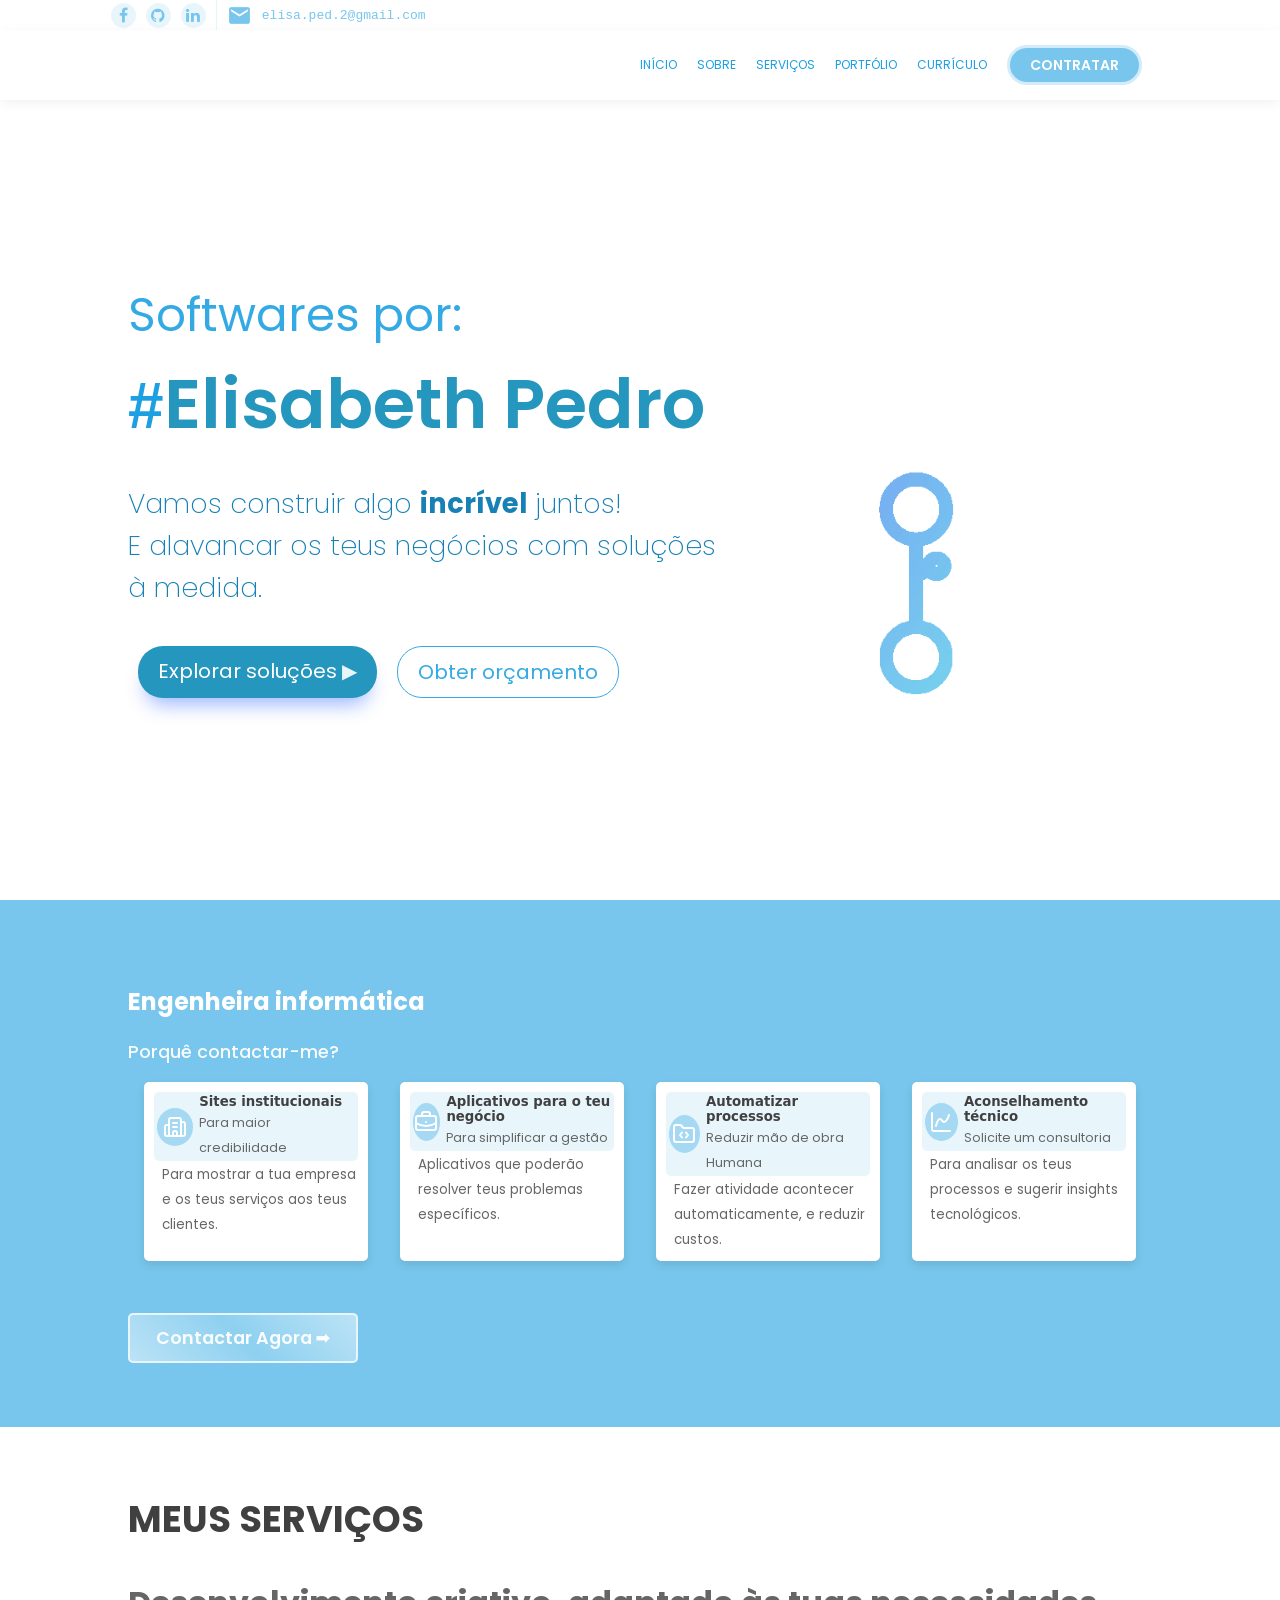
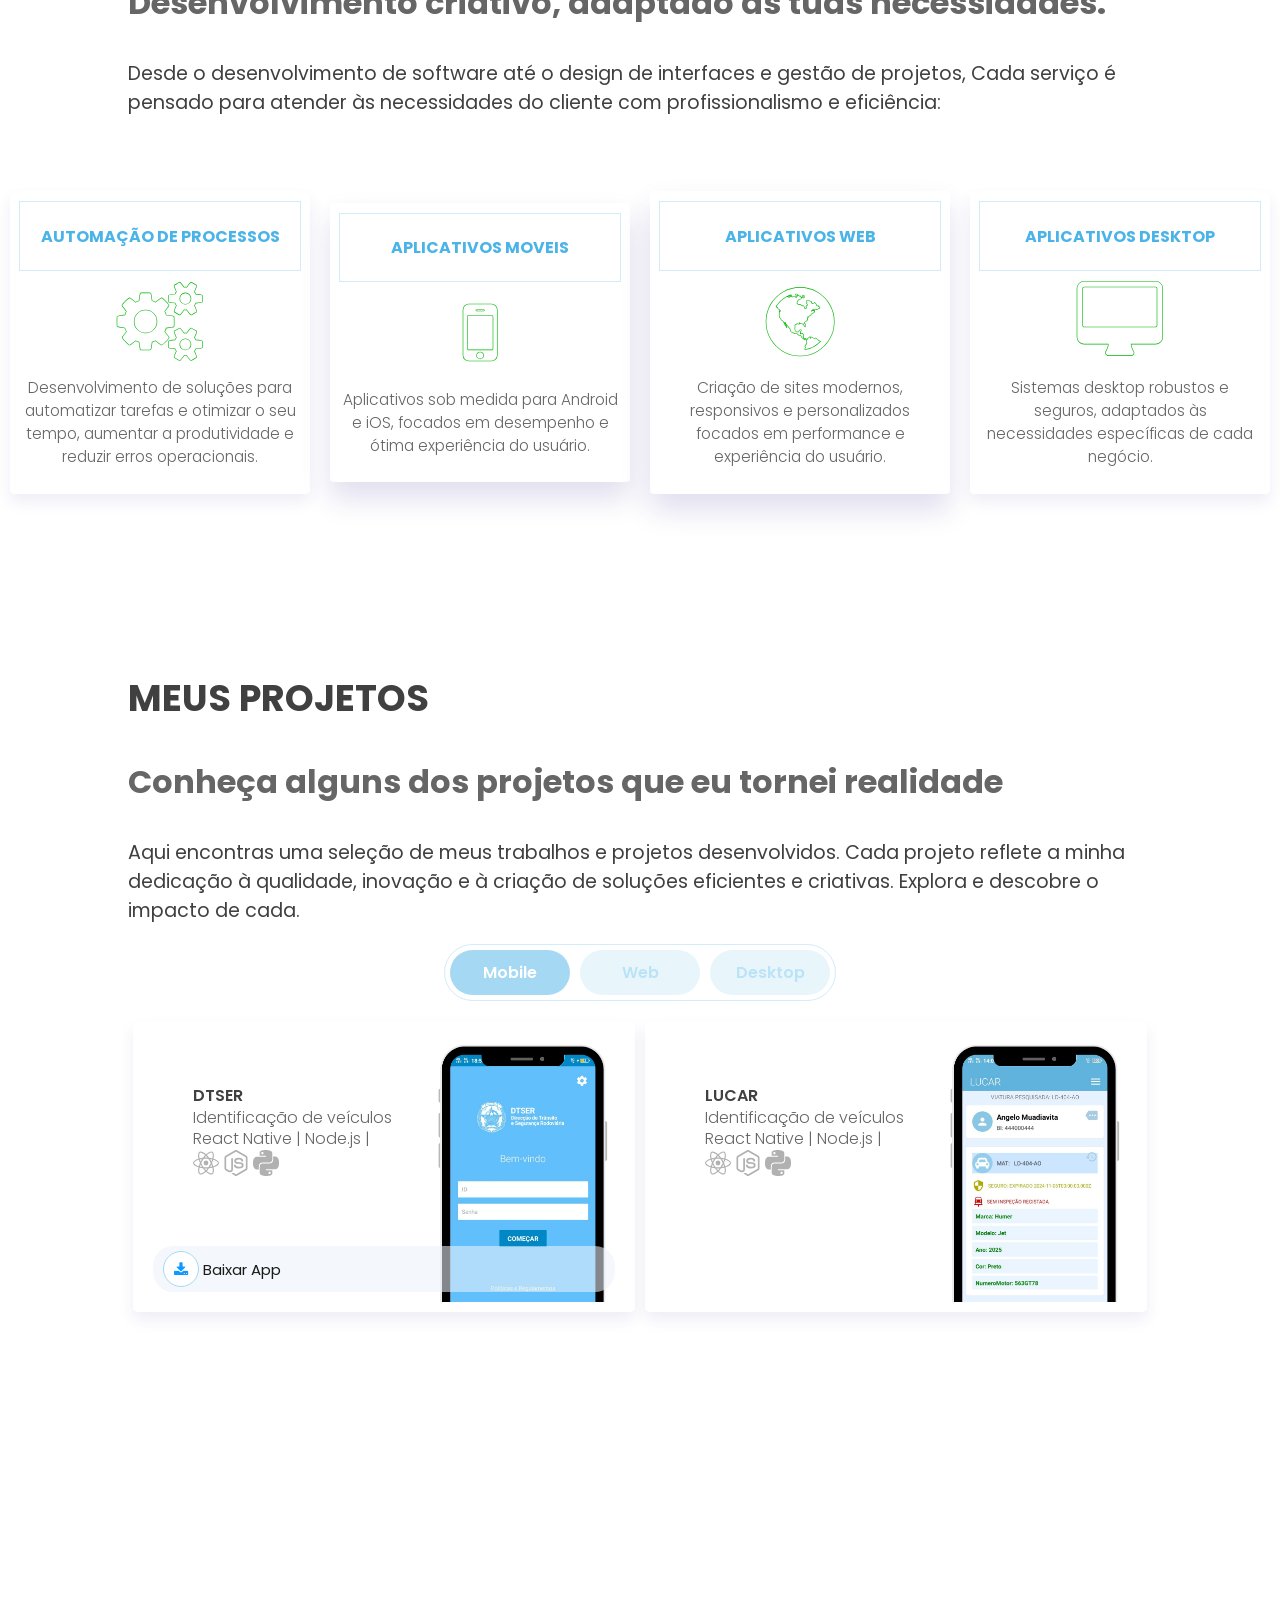
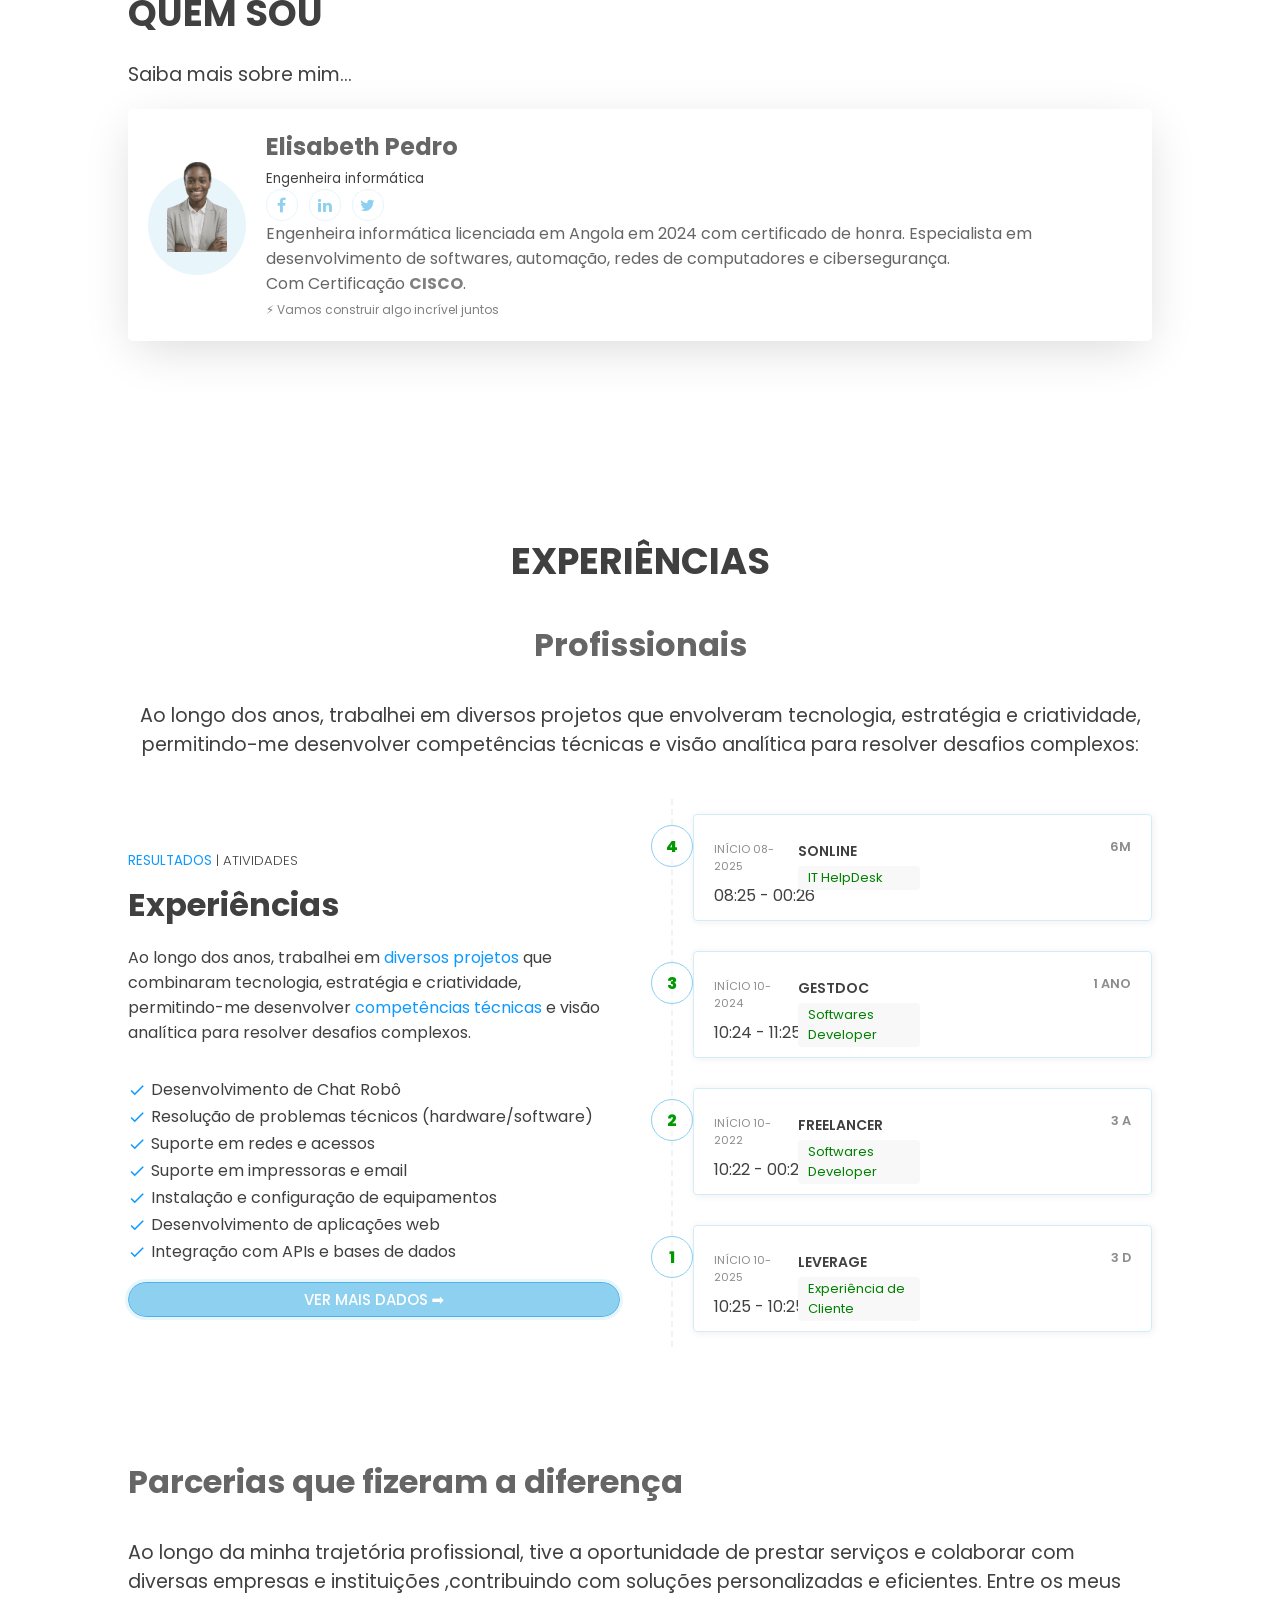
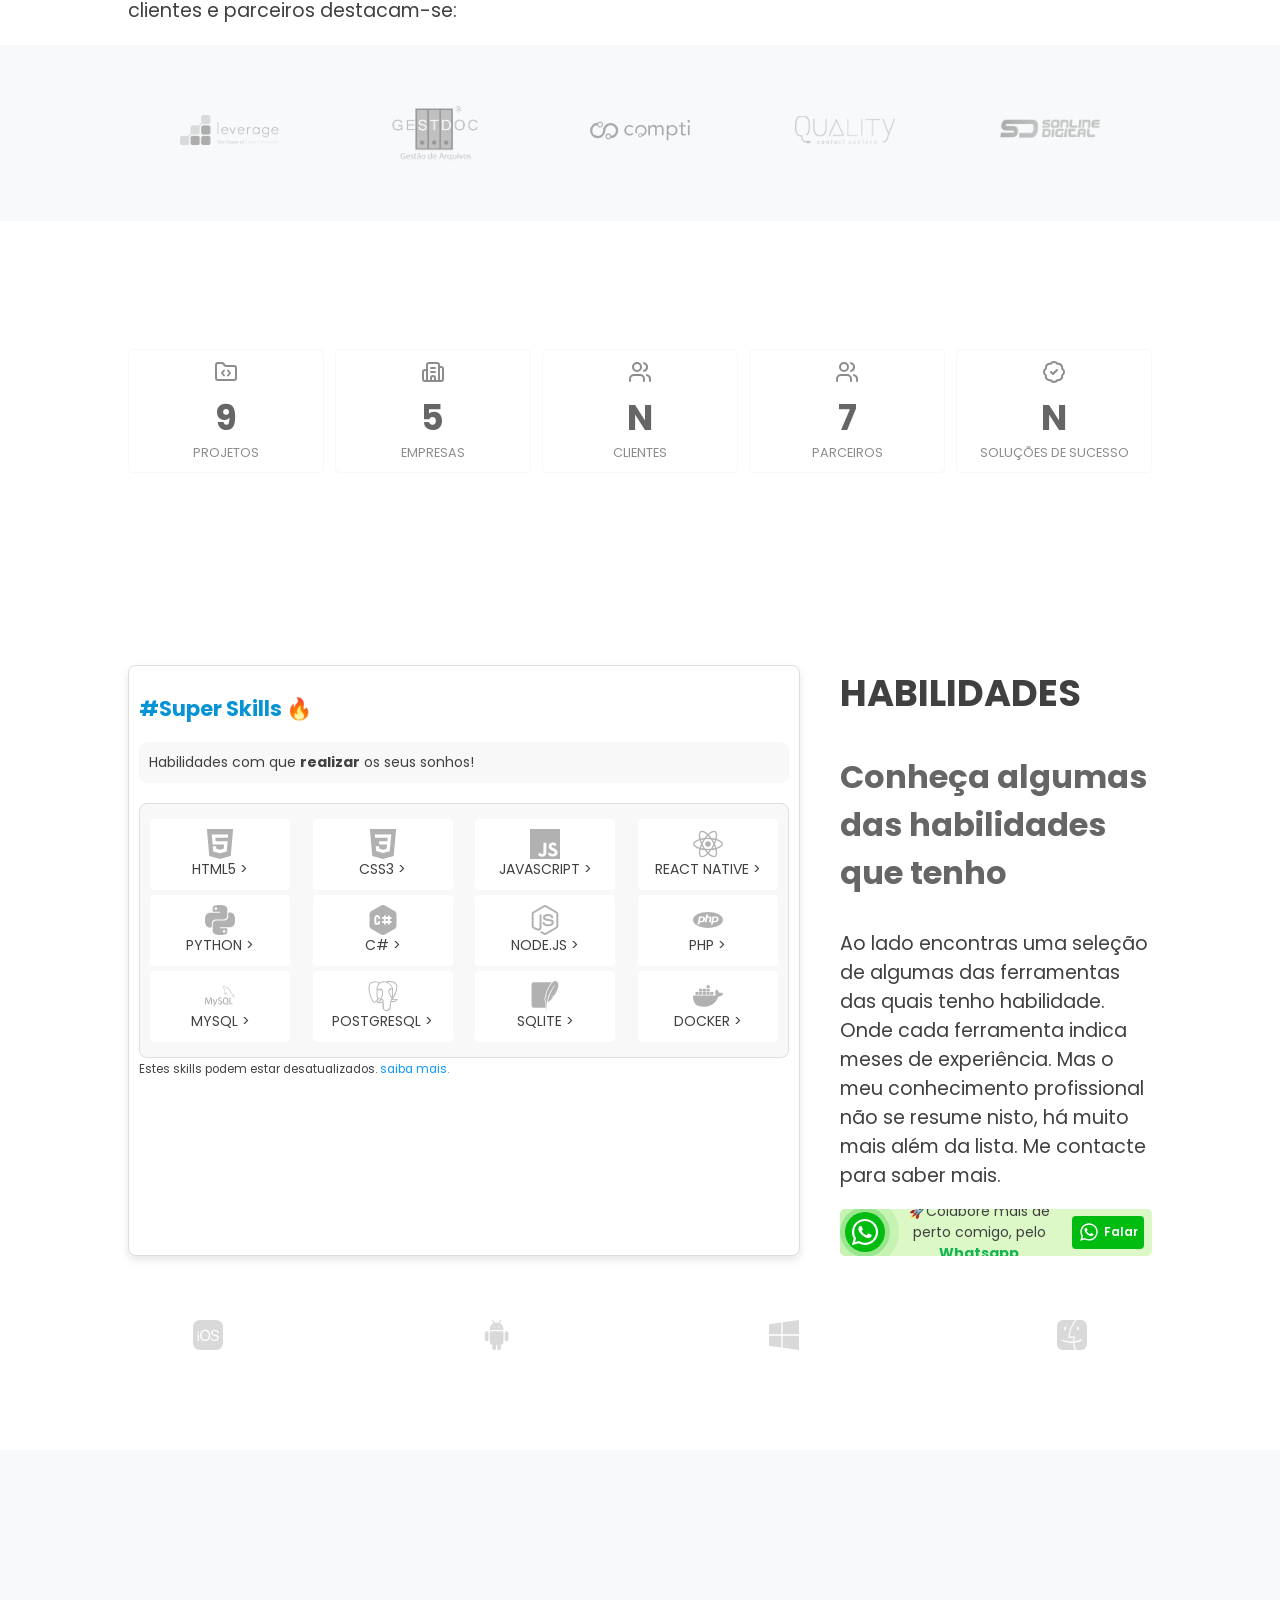
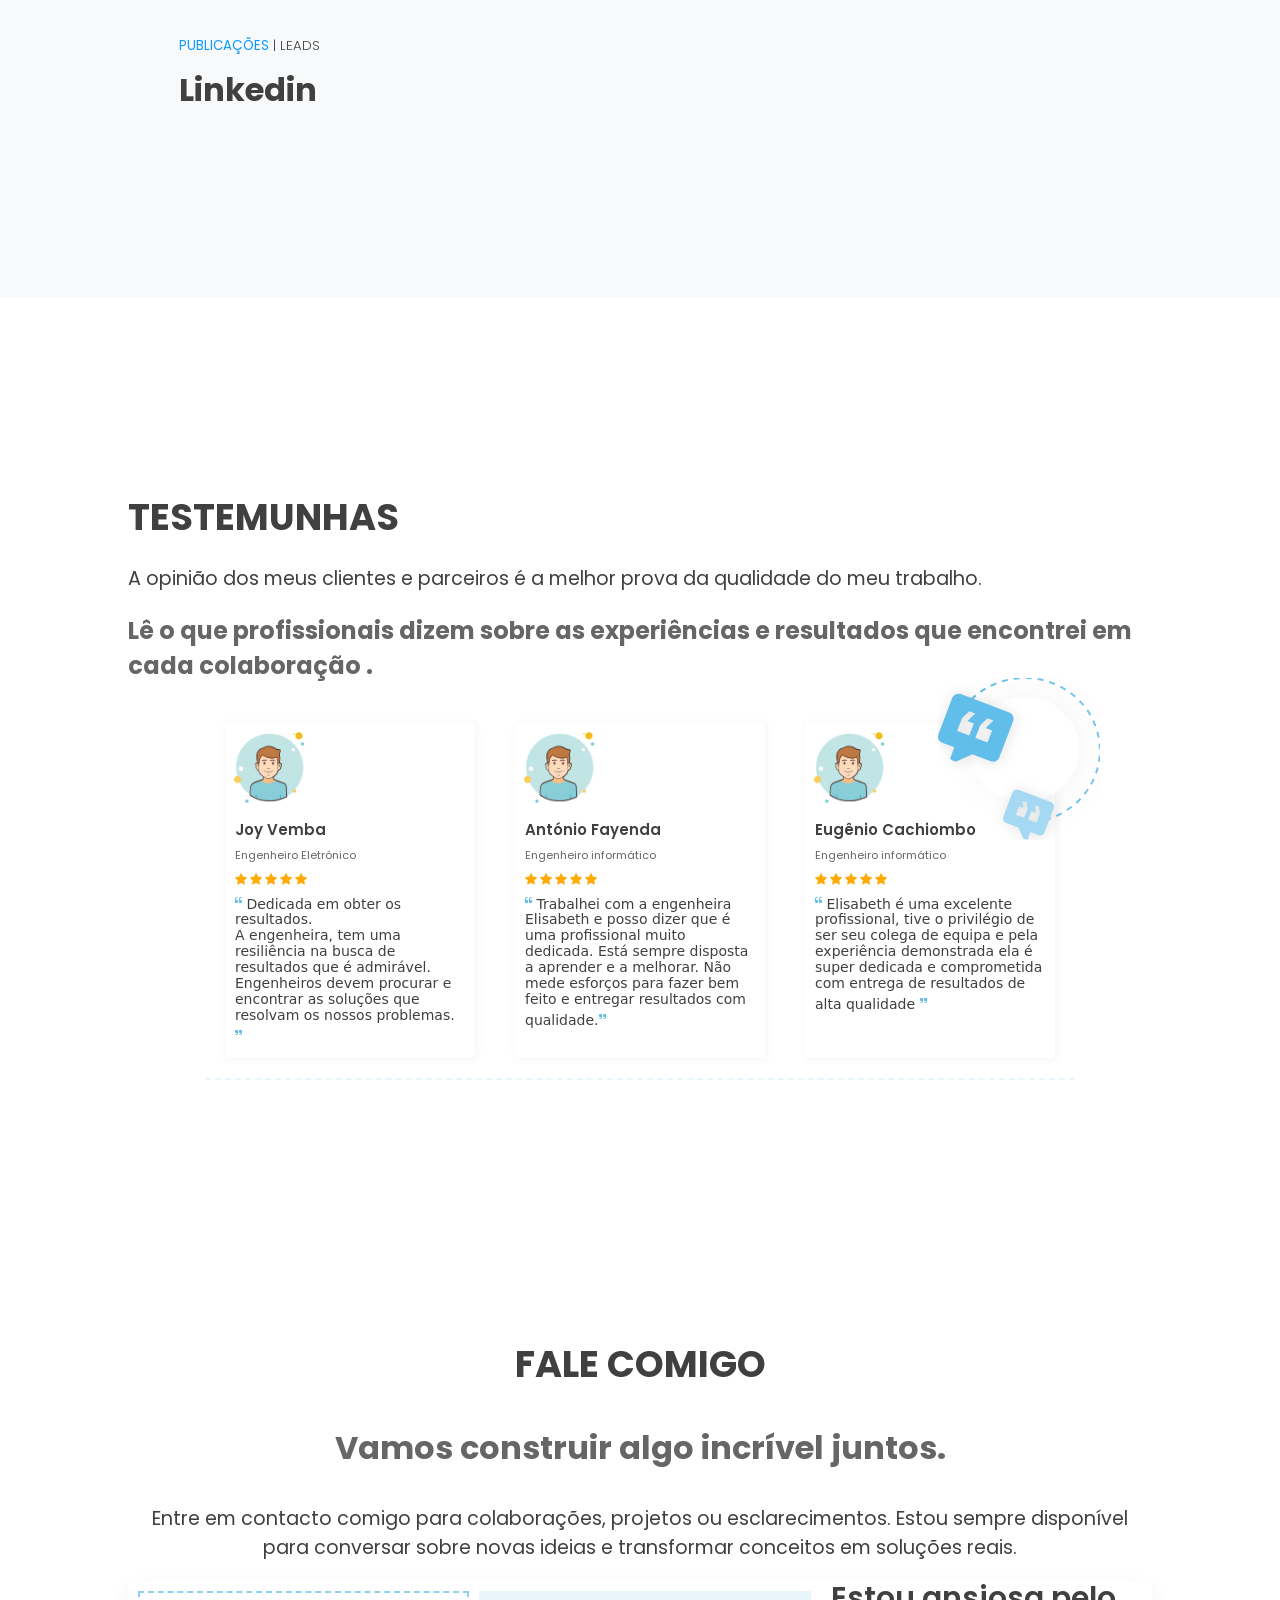
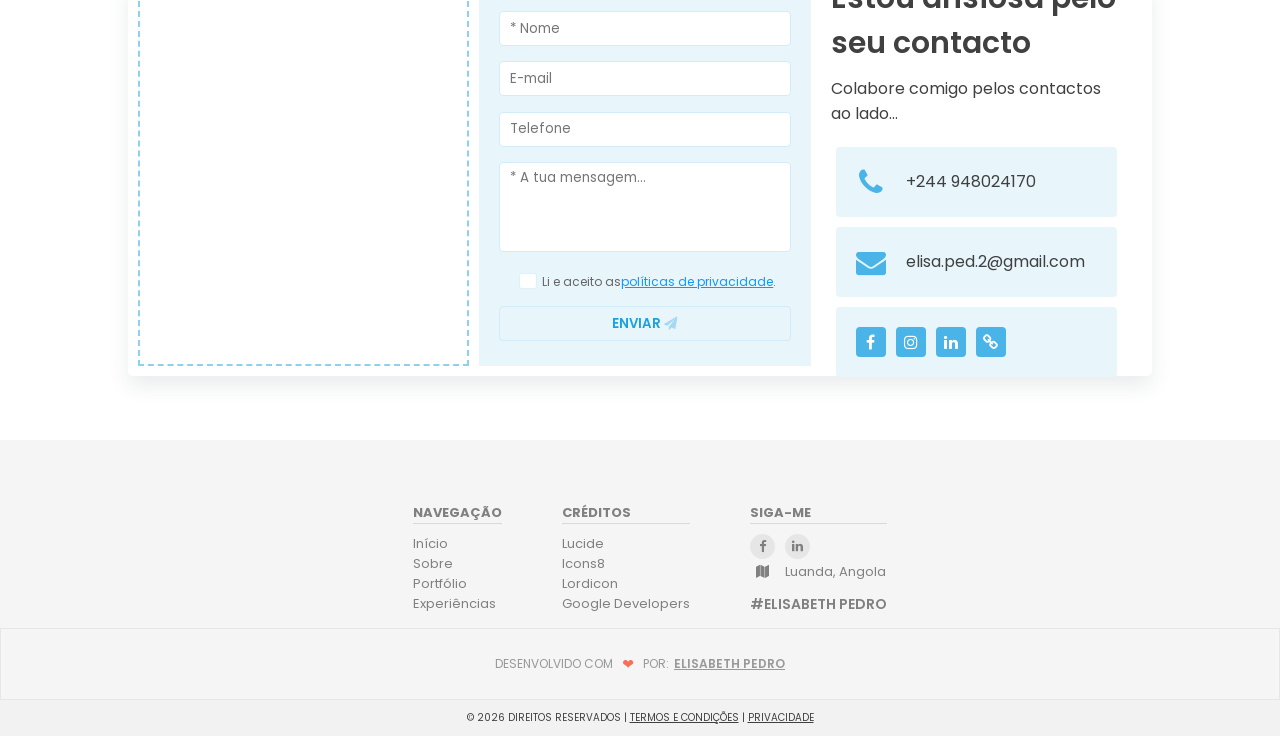
==== index.html @ 1cb56c90 "add w" ====
<!DOCTYPE html>
<html lang="pt">

<head>
    <meta charset="UTF-8">
    <meta name="viewport" content="width=device-width, initial-scale=1.0">
    <!--meta name="theme-color" content="#61bdea"-->
    <title>🚀 | Elisabeth</title>
    <link rel="stylesheet" href="./style/index.css">
    <!--link rel="icon" type="image/x-icon" href="./assets/icons/angola-circular.png"-->
    <link rel="stylesheet" href="https://cdnjs.cloudflare.com/ajax/libs/font-awesome/4.7.0/css/font-awesome.min.css">
    <link href="https://fonts.googleapis.com/css2?family=Poppins:wght@100;200;300;400;500;600;700;800;900&display=swap"
        rel="stylesheet">
    <link rel="stylesheet" href="https://fonts.googleapis.com/icon?family=Material+Icons">
</head>

<body onload="openMobileTab(),contarTempo()">
    <div id="top-info">
        <span class="networks-set">
            <a href="#" onclick="mostrarRedeSocialIndisponivel('Facebook')"><i class="fa fa-facebook"></i></a>
            <a href="https://github.com/Ukwally/"><i class="fa fa-github"></i></a>
            <a href="https://www.linkedin.com/in/elisain"><i class="fa fa-linkedin"></i></a>
        </span>
        <i class="material-icons top-Email-Icon">email</i>
        elisa.ped.2@gmail.com
        <!--i class="fa fa-spinner fa-spin"></!--i-->
        <!--select name="language" id="language" onchange="verificarSelecao()">
            <option class="option" value="pt">Português</option>
            <option class="option" value="en">English</option>
        </select-->
    </div>
    <header id="header">
        <div class="logo"><!--span>#E<span class="textoOcultoNoMobile" >lisabeth</span>Pedro</span--> </div>
        <div class="header-action">
            <i class="material-icons" onclick="abrirMenu()">menu</i>
            <nav class="hidden-menu" id="menu">
                <span onclick="abrirMenu()" class="hidden" id="icon-close-menu">
                    <svg xmlns="http://www.w3.org/2000/svg" width="24" height="24" viewBox="0 0 24 24" fill="none"
                        stroke="currentColor" stroke-width="2" stroke-linecap="round" stroke-linejoin="round"
                        class="lucide lucide-x-icon lucide-x">
                        <path d="M18 6 6 18" />
                        <path d="m6 6 12 12" />
                    </svg>
                </span>
                <span style="display: flex;" class="nav-item-set" id="nav-item-set-id">
                    <a href="#top-info" onclick="abrirMenu()">
                        <span>
                            <svg xmlns="http://www.w3.org/2000/svg" width="24" height="24" viewBox="0 0 24 24"
                                fill="none" stroke="currentColor" stroke-width="2" stroke-linecap="round"
                                stroke-linejoin="round" class="lucide lucide-house-icon lucide-house">
                                <path d="M15 21v-8a1 1 0 0 0-1-1h-4a1 1 0 0 0-1 1v8" />
                                <path
                                    d="M3 10a2 2 0 0 1 .709-1.528l7-6a2 2 0 0 1 2.582 0l7 6A2 2 0 0 1 21 10v9a2 2 0 0 1-2 2H5a2 2 0 0 1-2-2z" />
                            </svg>
                        </span>
                        Início
                    </a>
                    <a href="#sobre" onclick="abrirMenu()">
                        <span>
                            <svg xmlns="http://www.w3.org/2000/svg" width="24" height="24" viewBox="0 0 24 24"
                                fill="none" stroke="currentColor" stroke-width="2" stroke-linecap="round"
                                stroke-linejoin="round" class="lucide lucide-user-icon lucide-user">
                                <path d="M19 21v-2a4 4 0 0 0-4-4H9a4 4 0 0 0-4 4v2" />
                                <circle cx="12" cy="7" r="4" />
                            </svg>
                        </span>
                        Sobre
                    </a>
                    <a href="#servicos" onclick="abrirMenu()">
                        <span>
                            <svg xmlns="http://www.w3.org/2000/svg" width="24" height="24" viewBox="0 0 24 24"
                                fill="none" stroke="currentColor" stroke-width="2" stroke-linecap="round"
                                stroke-linejoin="round" class="lucide lucide-wrench-icon lucide-wrench">
                                <path
                                    d="M14.7 6.3a1 1 0 0 0 0 1.4l1.6 1.6a1 1 0 0 0 1.4 0l3.106-3.105c.32-.322.863-.22.983.218a6 6 0 0 1-8.259 7.057l-7.91 7.91a1 1 0 0 1-2.999-3l7.91-7.91a6 6 0 0 1 7.057-8.259c.438.12.54.662.219.984z" />
                            </svg>
                        </span>
                        Serviços
                    </a>
                    <a href="#portfolio" onclick="abrirMenu()">
                        <span>
                            <svg xmlns="http://www.w3.org/2000/svg" width="24" height="24" viewBox="0 0 24 24"
                                fill="none" stroke="currentColor" stroke-width="2" stroke-linecap="round"
                                stroke-linejoin="round" class="lucide lucide-images-icon lucide-images">
                                <path d="m22 11-1.296-1.296a2.4 2.4 0 0 0-3.408 0L11 16" />
                                <path d="M4 8a2 2 0 0 0-2 2v10a2 2 0 0 0 2 2h10a2 2 0 0 0 2-2" />
                                <circle cx="13" cy="7" r="1" fill="currentColor" />
                                <rect x="8" y="2" width="14" height="14" rx="2" />
                            </svg>
                        </span>
                        Portfólio
                    </a>
                    <a href="#curriculo" onclick="abrirMenu()">
                        <span>
                            <svg xmlns="http://www.w3.org/2000/svg" width="24" height="24" viewBox="0 0 24 24"
                                fill="none" stroke="currentColor" stroke-width="2" stroke-linecap="round"
                                stroke-linejoin="round" class="lucide lucide-file-user-icon lucide-file-user">
                                <path
                                    d="M6 22a2 2 0 0 1-2-2V4a2 2 0 0 1 2-2h8a2.4 2.4 0 0 1 1.704.706l3.588 3.588A2.4 2.4 0 0 1 20 8v12a2 2 0 0 1-2 2z" />
                                <path d="M14 2v5a1 1 0 0 0 1 1h5" />
                                <path d="M16 22a4 4 0 0 0-8 0" />
                                <circle cx="12" cy="15" r="3" />
                            </svg>
                        </span>
                        Currículo
                    </a>
                </span>
            </nav>
            <button class="button btn-contratar" onclick="mostrarModalRecrutar()">CONTRATAR</button>
        </div>
    </header>
    <!--section-- class="section-site-inacabado" id="spanInacabado">
        <div>
            <span style="display: flex; align-items: center;">
                <svg style="margin-right: 10px;" xmlns="http://www.w3.org/2000/svg" width="24" height="24"
                    viewBox="0 0 24 24" fill="none" stroke="red" stroke-width="2" stroke-linecap="round"
                    stroke-linejoin="round" class="lucide lucide-triangle-alert-icon lucide-triangle-alert">
                    <path d="m21.73 18-8-14a2 2 0 0 0-3.48 0l-8 14A2 2 0 0 0 4 21h16a2 2 0 0 0 1.73-3" />
                    <path d="M12 9v4" />
                    <path d="M12 17h.01" />
                </svg>
                <span style="color:#f96e59; display:inline-flex; font-size: 14px; font-weight: 600;">Este Website ainda
                    está inacabado. Algumas coisas
                    podem falhar!</span>
            </span>
            <svg onclick="fecharAlerta()" xmlns="http://www.w3.org/2000/svg" width="24" height="24" viewBox="0 0 24 24"
                fill="none" stroke="currentColor" stroke-width="2" stroke-linecap="round" stroke-linejoin="round"
                class="lucide lucide-x-icon lucide-x">
                <path d="M18 6 6 18" />
                <path d="m6 6 12 12" />
            </svg>
        </div>
        <div class="percentagem" style="display: none;">
            <div><small>57%</small></div>
        </div>
    </!--section-->
    <!-- Crio sites, apps e sistemas personalizados, modernos e eficientes, além de soluções que automatizam processos e aumentam sua produtividade.-->
    <main>
        <section class="section section-banner">
            <div class="banner-description-side">
                <span class="banner-description-side-txt-set" id="banner-description-side-txt-set-id">
                    <p class="banner-txt-head" id="banner-txt-head-id">Softwares por:</p>
                    <strong class="banner-txt-tittle" id="banner-txt-tittle-id">
                        <span class="ElisabetTxt"> <span class="hastagName">#</span>Elisabeth Pedro</span>
                        <!--span-- class="hand-animated"><sup>🖖🏽</sup></!--span-->
                    </strong>
                    <p class="banner-txt-description" id="banner-txt-description-id">
                        <!--Descubra como você pode alavancar os teus negócios;<br>
                    Com soluções a medida certa-->
                        Vamos construir algo <strong>incrível</strong> juntos!<br>
                        E alavancar os teus negócios<span class="textoOcultoNoMobile"> com soluções à medida</span>.
                        <!--span-- class="hand-animated"><sup>🖖🏽</sup></!--span-->
                    </p>
                </span>
                <span class="banner-acssoes">
                    <!--button class=" banner-btn banner-acssoes-btn1">Explorar soluções<span>▶</span></!--button>
                    <button-- class=" banner-btn banner-acssoes-btn2">Obter orçamento</button-->

                    <a href="#servicos" class="banner-btn banner-acssoes-btn1">Explorar soluções<span>▶</span></a>
                    <a href="#contacto" class="banner-btn banner-acssoes-btn2">Obter orçamento</a>
                </span>
            </div>
            <div class="banner-image-side">
                <img src="./assets/images/lordIconBannFork1.gif" alt="" srcset="">
                <div class="banner-image-background"> </div>
                <!--img src="./assets/svgs/file.svg" alt="" srcset=""-->
            </div>
        </section>
        <section class="section section-introduction">
            <h1>Engenheira informática</h1>
            <!--p>Vamos contruir algo incrível juntos!</p-->
            <p>Porquê contactar-me?</p>
            <div class="porque-contactar">
                <div class="motivo-contactar animado">
                    <div class="motivo-contactar-head">
                        <span class="motivo-contactar-svg">
                            <svg xmlns="http://www.w3.org/2000/svg" width="24" height="24" viewBox="0 0 24 24"
                                fill="none" stroke="currentColor" stroke-width="2" stroke-linecap="round"
                                stroke-linejoin="round" class="lucide lucide-building2-icon lucide-building-2">
                                <path d="M10 12h4" />
                                <path d="M10 8h4" />
                                <path d="M14 21v-3a2 2 0 0 0-4 0v3" />
                                <path d="M6 10H4a2 2 0 0 0-2 2v7a2 2 0 0 0 2 2h16a2 2 0 0 0 2-2V9a2 2 0 0 0-2-2h-2" />
                                <path d="M6 21V5a2 2 0 0 1 2-2h8a2 2 0 0 1 2 2v16" />
                            </svg>
                        </span>
                        <span>
                            <h5>Sites institucionais</h5>
                            <small>
                                Para maior credibilidade
                            </small>
                        </span>
                    </div>
                    <div class="motivo-contactar-body">
                        <small>Para mostrar a tua empresa e os teus serviços aos teus clientes.</small>
                    </div>
                </div>
                <div class="motivo-contactar animado">
                    <div class="motivo-contactar-head">
                        <span class="motivo-contactar-svg">
                            <svg xmlns="http://www.w3.org/2000/svg" width="24" height="24" viewBox="0 0 24 24"
                                fill="none" stroke="currentColor" stroke-width="2" stroke-linecap="round"
                                stroke-linejoin="round"
                                class="lucide lucide-briefcase-business-icon lucide-briefcase-business">
                                <path d="M12 12h.01" />
                                <path d="M16 6V4a2 2 0 0 0-2-2h-4a2 2 0 0 0-2 2v2" />
                                <path d="M22 13a18.15 18.15 0 0 1-20 0" />
                                <rect width="20" height="14" x="2" y="6" rx="2" />
                            </svg>
                        </span>
                        <span>
                            <h5>Aplicativos para o teu negócio</h5>
                            <small>Para simplificar a gestão</small>
                        </span>
                    </div>
                    <div class="motivo-contactar-body">
                        <small>Aplicativos que poderão resolver teus problemas específicos.</small>
                    </div>
                </div>
                <div class="motivo-contactar animado">
                    <div class="motivo-contactar-head">
                        <span class="motivo-contactar-svg">
                            <svg xmlns="http://www.w3.org/2000/svg" width="24" height="24" viewBox="0 0 24 24"
                                fill="none" stroke="currentColor" stroke-width="2" stroke-linecap="round"
                                stroke-linejoin="round" class="lucide lucide-folder-code-icon lucide-folder-code">
                                <path d="M10 10.5 8 13l2 2.5" />
                                <path d="m14 10.5 2 2.5-2 2.5" />
                                <path
                                    d="M20 20a2 2 0 0 0 2-2V8a2 2 0 0 0-2-2h-7.9a2 2 0 0 1-1.69-.9L9.6 3.9A2 2 0 0 0 7.93 3H4a2 2 0 0 0-2 2v13a2 2 0 0 0 2 2z" />
                            </svg>
                        </span>
                        <span>
                            <h5>Automatizar processos</h5>
                            <small>Reduzir mão de obra Humana</small>
                        </span>
                    </div>
                    <div class="motivo-contactar-body">
                        <small>Fazer atividade acontecer automaticamente, e reduzir custos. </small>
                    </div>
                </div>
                <div class="motivo-contactar animado">
                    <div class="motivo-contactar-head">
                        <span class="motivo-contactar-svg">
                            <svg xmlns="http://www.w3.org/2000/svg" width="24" height="24" viewBox="0 0 24 24"
                                fill="none" stroke="currentColor" stroke-width="2" stroke-linecap="round"
                                stroke-linejoin="round" class="lucide lucide-chart-spline-icon lucide-chart-spline">
                                <path d="M3 3v16a2 2 0 0 0 2 2h16" />
                                <path d="M7 16c.5-2 1.5-7 4-7 2 0 2 3 4 3 2.5 0 4.5-5 5-7" />
                            </svg>
                        </span>
                        <span>
                            <h5>Aconselhamento técnico</h5>
                            <small>Solicite um consultoria</small>
                        </span>
                    </div>
                    <div class="motivo-contactar-body">
                        <small>Para analisar os teus processos e sugerir insights tecnológicos.</small>
                    </div>
                </div>
                <!--div-- class="motivo-contactar">
                    <div class="motivo-contactar-head">
                        <span class="motivo-contactar-svg">
                        <svg xmlns="http://www.w3.org/2000/svg" width="24" height="24" viewBox="0 0 24 24" fill="none" stroke="currentColor" stroke-width="2" stroke-linecap="round" stroke-linejoin="round" class="lucide lucide-handshake-icon lucide-handshake"><path d="m11 17 2 2a1 1 0 1 0 3-3"/><path d="m14 14 2.5 2.5a1 1 0 1 0 3-3l-3.88-3.88a3 3 0 0 0-4.24 0l-.88.88a1 1 0 1 1-3-3l2.81-2.81a5.79 5.79 0 0 1 7.06-.87l.47.28a2 2 0 0 0 1.42.25L21 4"/><path d="m21 3 1 11h-2"/><path d="M3 3 2 14l6.5 6.5a1 1 0 1 0 3-3"/><path d="M3 4h8"/></svg>
                        </span>
                        <span>
                            <h6>Recrutamento</h6>
                            <small>Fazer Parcerias</small>
                        </span>
                    </div>
                    <div>
                        <small>Deixe eu trabalhar para ti. Ou trabalhe para mim. Com lucro de até 200mil kz </small>
                    </div>
                </!--div-->
            </div>
            <a href="#contacto" class="animado"> Contactar Agora ➡</a>
        </section>
        <div class="div-tittle div-tittle-servicos" id="servicos">
            <!--h1-- class="tittle-tittle">Serviços</!--h1-->
            <h1 class="tittle-tittle">Meus Serviços </h1>
            <h3 class="tittle-subtittle">Desenvolvimento<span class="textoOcultoNoMobile"> criativo, </span> adaptado às
                tuas necessidades.</h3>
            <p class="tittle-description"> <span class="textoOcultoNoMobile"> Desde o desenvolvimento de software até o
                    design de interfaces e gestão de
                    projetos, </span> Cada serviço é pensado para atender às necessidades do cliente com
                profissionalismo e
                eficiência:</p>
        </div>
        <section class="section section-services">
            <!--section>
                <p>Criação de sites, aplicativos e sistemas personalizados, modernos e eficientes, adaptados às suas
                    necessidades.</p>
            </!--section-->
            <div class="card card-services animado">
                <div class="card-services-head">
                    <h4>AUTOMAÇÃO DE PROCESSOS</h4>
                </div>
                <i class="fa fa-gears"></i>
                <!--svg viewBox="0 0 80 80" xmlns="http://www.w3.org/2000/svg"
                    style="  width: 100px; height: auto;  display: block; fill: #2d5986">

                    <path class="cls-1"
                        d="M53.36,69.26l5.92-7.84a6.34,6.34,0,0,0,1.15-5.12L57.58,42.78A10,10,0,0,0,51,35.4l-3.76-1.3c1.34-1.35,2.71-2.7,4.15-4.05a1.44,1.44,0,0,0-.71-2.46c-2.52-.51-5-.93-7.58-1.25a16.63,16.63,0,0,0,.16-2.24v-.72c4.86-1.82,8.14-4.55,8.14-7.42,0-3-3.1-4.55-8.57-5.27A49.44,49.44,0,0,0,40.21,3,4.65,4.65,0,0,0,37.3.34c-2.24-.69-4.78.43-6.51,1.49a1,1,0,0,1-.94,0C28.1.83,25.55-.22,23.3.5a4.93,4.93,0,0,0-2.94,2.77,50.13,50.13,0,0,0-2.55,7.42c-5.46.72-8.56,2.24-8.56,5.27,0,2.87,3.27,5.6,8.14,7.42v.72a16.63,16.63,0,0,0,.15,2.24q-3.79.48-7.58,1.25a1.45,1.45,0,0,0-1.1,1,1.47,1.47,0,0,0,.4,1.45c1.44,1.35,2.81,2.7,4.14,4.05L9.65,35.4a10,10,0,0,0-6.54,7.38L.26,56.3a6.3,6.3,0,0,0,1.15,5.12l5.92,7.84.24,5.33a3.9,3.9,0,0,0,.62,1.92A3.9,3.9,0,0,0,11,83.16H49.72a3.9,3.9,0,0,0,2.77-6.65,3.71,3.71,0,0,0,.62-1.92ZM12.13,16c0-.85,1.71-1.66,4.57-2.18l.39-.07a14.91,14.91,0,0,0-.32,2.11,1.45,1.45,0,0,0,2.89,0A48.61,48.61,0,0,1,23,4.46a1.91,1.91,0,0,1,1.2-1.21c.95-.31,2.49.08,4.22,1.08a3.85,3.85,0,0,0,3.87,0c1.72-1,3.24-1.48,4.18-1.2a1.81,1.81,0,0,1,1.13,1.14A49.35,49.35,0,0,1,41,15.82a1.44,1.44,0,0,0,2.88,0,13.51,13.51,0,0,0-.32-2.11l.4.07c2.86.52,4.57,1.33,4.57,2.18,0,2.37-7.51,6.75-18.22,6.75S12.13,18.33,12.13,16Zm28.28,8.33a15.09,15.09,0,0,1-6.64,12.08l-1.53,1.08a3.47,3.47,0,0,1-3.79,0l-1.54-1.08a15.11,15.11,0,0,1-6.63-12.08,39.17,39.17,0,0,0,10.06,1.3A39.25,39.25,0,0,0,40.41,24.29Zm9.31,56H11a1,1,0,0,1,0-2H49.72a1,1,0,1,1,0,2Zm.51-5.81a.93.93,0,0,1-.93.89H11.39a.94.94,0,0,1-.94-.89l-1-21.74A1,1,0,0,1,9.7,52a1,1,0,0,1,.68-.29H50.3a.94.94,0,0,1,.94,1Zm.07-25.61H10.38a3.81,3.81,0,0,0-3.81,4l.52,11.32L3.7,59.69a3.48,3.48,0,0,1-.62-2.79L5.51,45.38l.42-2a7.15,7.15,0,0,1,4.65-5.25c1.71-.58,3.38-1.16,5-1.74.88.93,1.75,1.86,2.6,2.81a1.43,1.43,0,0,0,1.07.47,1.41,1.41,0,0,0,1-.37,1.44,1.44,0,0,0,.11-2c-2.26-2.51-4.59-4.93-7.08-7.36,1.63-.29,3.27-.54,4.9-.74a18.48,18.48,0,0,0,7.09,9.58l1.54,1.07a6.26,6.26,0,0,0,7.09,0l1.53-1.07a18.45,18.45,0,0,0,7.1-9.58c1.63.2,3.26.45,4.9.74-2.5,2.43-4.83,4.86-7.08,7.36a1.44,1.44,0,0,0,2.14,1.93c.85-.95,1.72-1.88,2.59-2.81l5,1.74a7.16,7.16,0,0,1,4.66,5.25L57.61,56.9A3.49,3.49,0,0,1,57,59.69L53.6,64.17l.52-11.32a3.81,3.81,0,0,0-3.82-4Z" />
                    <path class="cls-1"
                        d="M30.34,60A3.69,3.69,0,1,0,34,63.68,3.68,3.68,0,0,0,30.34,60Zm0,4.48a.8.8,0,1,1,.8-.8A.8.8,0,0,1,30.34,64.48Z" />
                </svg-->
                <p>Desenvolvimento de soluções para automatizar tarefas e otimizar o seu tempo, aumentar a produtividade
                    e reduzir erros operacionais.</p>
            </div>
            <div class="card card-services animado">
                <div class="card-services-head">
                    <h4>APLICATIVOS MOVEIS</h4>
                </div>
                <i class="fa fa-mobile"></i>

                <!--svg-- viewBox="0 0 80 80" xmlns="http://www.w3.org/2000/svg"
                    style=" fill: #476b6b; width: 100px; height: auto;  display: block;">
                    <path class="cls-1"
                        d="M2.5,59.31a1,1,0,0,1-.72-1.74L14.35,45a1,1,0,0,1,1.44,0,1,1,0,0,1,0,1.43L3.22,59A1,1,0,0,1,2.5,59.31Z" />
                    <path class="cls-1"
                        d="M6.07,60.78A6.06,6.06,0,0,1,1.78,50.43l20.3-20.3a1,1,0,1,1,1.43,1.44L3.22,51.86A4,4,0,0,0,2,54.71a4,4,0,0,0,4,4,4,4,0,0,0,2.86-1.18L29.22,37.28a1,1,0,0,1,1.44,1.44L10.37,59A6,6,0,0,1,6.07,60.78Z" />
                    <path class="cls-1"
                        d="M36,29.35a1,1,0,0,1-.72-1.74L50.14,12.72l-2.06-2.08L33.18,25.53a1,1,0,0,1-1.43-1.43L47.36,8.48a1,1,0,0,1,.72-.29h0a1,1,0,0,1,.72.29L52.3,12a1,1,0,0,1,0,1.44L36.69,29.05A1,1,0,0,1,36,29.35Z" />
                    <path class="cls-1"
                        d="M51.33,13.91,46.89,9.45,49,4.15,55.59,0l5.2,5.2-4.15,6.62ZM49.27,9l2.56,2.57,3.44-1.36L58.2,5.49,55.29,2.58,50.62,5.52Z" />
                    <path class="cls-1"
                        d="M54,60.78a6.56,6.56,0,0,1-4.65-1.92L15.21,24.71A12.32,12.32,0,0,1,.43,10L.83,8.2l7.63,7.63,5.65-1.51,1.51-5.66L8,1,9.81.63A12.3,12.3,0,0,1,21.2,4h0a12.37,12.37,0,0,1,3.3,11.46L58.66,49.57A6.57,6.57,0,0,1,54,60.78ZM15.82,22.44l35,35A4.54,4.54,0,1,0,57.22,51l-35-35,.16-.57A10.33,10.33,0,0,0,19.76,5.39h0a10.22,10.22,0,0,0-7.55-3l5.68,5.68L15.77,16,7.85,18.1,2.17,12.42A10.29,10.29,0,0,0,15.24,22.6Z" />
                    <path class="cls-1"
                        d="M57.94,59.16a1,1,0,0,1-.72-.3L47.39,49a1,1,0,0,1,1.43-1.44l9.84,9.83a1,1,0,0,1,0,1.44A1,1,0,0,1,57.94,59.16Z" />
                </!--svg-->
                <p>Aplicativos sob medida para Android e iOS, focados em desempenho e ótima experiência do usuário.</p>
            </div>
            <div class="card card-services animado">
                <div class="card-services-head">
                    <h4>APLICATIVOS WEB</h4>
                </div>
                <i class="fa fa-globe"></i>
                <!--svg-- viewBox="0 0 80 80" xmlns="http://www.w3.org/2000/svg"
                    style=" fill: #476b6b; width: 100px; height: auto;  display: block;">
                    <path class="cls-1"
                        d="M2.5,59.31a1,1,0,0,1-.72-1.74L14.35,45a1,1,0,0,1,1.44,0,1,1,0,0,1,0,1.43L3.22,59A1,1,0,0,1,2.5,59.31Z" />
                    <path class="cls-1"
                        d="M6.07,60.78A6.06,6.06,0,0,1,1.78,50.43l20.3-20.3a1,1,0,1,1,1.43,1.44L3.22,51.86A4,4,0,0,0,2,54.71a4,4,0,0,0,4,4,4,4,0,0,0,2.86-1.18L29.22,37.28a1,1,0,0,1,1.44,1.44L10.37,59A6,6,0,0,1,6.07,60.78Z" />
                    <path class="cls-1"
                        d="M36,29.35a1,1,0,0,1-.72-1.74L50.14,12.72l-2.06-2.08L33.18,25.53a1,1,0,0,1-1.43-1.43L47.36,8.48a1,1,0,0,1,.72-.29h0a1,1,0,0,1,.72.29L52.3,12a1,1,0,0,1,0,1.44L36.69,29.05A1,1,0,0,1,36,29.35Z" />
                    <path class="cls-1"
                        d="M51.33,13.91,46.89,9.45,49,4.15,55.59,0l5.2,5.2-4.15,6.62ZM49.27,9l2.56,2.57,3.44-1.36L58.2,5.49,55.29,2.58,50.62,5.52Z" />
                    <path class="cls-1"
                        d="M54,60.78a6.56,6.56,0,0,1-4.65-1.92L15.21,24.71A12.32,12.32,0,0,1,.43,10L.83,8.2l7.63,7.63,5.65-1.51,1.51-5.66L8,1,9.81.63A12.3,12.3,0,0,1,21.2,4h0a12.37,12.37,0,0,1,3.3,11.46L58.66,49.57A6.57,6.57,0,0,1,54,60.78ZM15.82,22.44l35,35A4.54,4.54,0,1,0,57.22,51l-35-35,.16-.57A10.33,10.33,0,0,0,19.76,5.39h0a10.22,10.22,0,0,0-7.55-3l5.68,5.68L15.77,16,7.85,18.1,2.17,12.42A10.29,10.29,0,0,0,15.24,22.6Z" />
                    <path class="cls-1"
                        d="M57.94,59.16a1,1,0,0,1-.72-.3L47.39,49a1,1,0,0,1,1.43-1.44l9.84,9.83a1,1,0,0,1,0,1.44A1,1,0,0,1,57.94,59.16Z" />
                </!--svg-->
                <p>Criação de sites modernos, responsivos e personalizados focados em performance e experiência do
                    usuário. <!--Para destacar sua presença online.-->
                </p>
            </div>
            <div class="card card-services animado">
                <div class="card-services-head">
                    <h4>APLICATIVOS DESKTOP</h4>
                </div>
                <i class="fa fa-desktop"></i>
                <!--svg-- viewBox="0 0 80 80" xmlns="http://www.w3.org/2000/svg"
                    style="  width: 100px; height: auto;  display: block; fill: #2d5986">

                    <path class="cls-1"
                        d="M53.36,69.26l5.92-7.84a6.34,6.34,0,0,0,1.15-5.12L57.58,42.78A10,10,0,0,0,51,35.4l-3.76-1.3c1.34-1.35,2.71-2.7,4.15-4.05a1.44,1.44,0,0,0-.71-2.46c-2.52-.51-5-.93-7.58-1.25a16.63,16.63,0,0,0,.16-2.24v-.72c4.86-1.82,8.14-4.55,8.14-7.42,0-3-3.1-4.55-8.57-5.27A49.44,49.44,0,0,0,40.21,3,4.65,4.65,0,0,0,37.3.34c-2.24-.69-4.78.43-6.51,1.49a1,1,0,0,1-.94,0C28.1.83,25.55-.22,23.3.5a4.93,4.93,0,0,0-2.94,2.77,50.13,50.13,0,0,0-2.55,7.42c-5.46.72-8.56,2.24-8.56,5.27,0,2.87,3.27,5.6,8.14,7.42v.72a16.63,16.63,0,0,0,.15,2.24q-3.79.48-7.58,1.25a1.45,1.45,0,0,0-1.1,1,1.47,1.47,0,0,0,.4,1.45c1.44,1.35,2.81,2.7,4.14,4.05L9.65,35.4a10,10,0,0,0-6.54,7.38L.26,56.3a6.3,6.3,0,0,0,1.15,5.12l5.92,7.84.24,5.33a3.9,3.9,0,0,0,.62,1.92A3.9,3.9,0,0,0,11,83.16H49.72a3.9,3.9,0,0,0,2.77-6.65,3.71,3.71,0,0,0,.62-1.92ZM12.13,16c0-.85,1.71-1.66,4.57-2.18l.39-.07a14.91,14.91,0,0,0-.32,2.11,1.45,1.45,0,0,0,2.89,0A48.61,48.61,0,0,1,23,4.46a1.91,1.91,0,0,1,1.2-1.21c.95-.31,2.49.08,4.22,1.08a3.85,3.85,0,0,0,3.87,0c1.72-1,3.24-1.48,4.18-1.2a1.81,1.81,0,0,1,1.13,1.14A49.35,49.35,0,0,1,41,15.82a1.44,1.44,0,0,0,2.88,0,13.51,13.51,0,0,0-.32-2.11l.4.07c2.86.52,4.57,1.33,4.57,2.18,0,2.37-7.51,6.75-18.22,6.75S12.13,18.33,12.13,16Zm28.28,8.33a15.09,15.09,0,0,1-6.64,12.08l-1.53,1.08a3.47,3.47,0,0,1-3.79,0l-1.54-1.08a15.11,15.11,0,0,1-6.63-12.08,39.17,39.17,0,0,0,10.06,1.3A39.25,39.25,0,0,0,40.41,24.29Zm9.31,56H11a1,1,0,0,1,0-2H49.72a1,1,0,1,1,0,2Zm.51-5.81a.93.93,0,0,1-.93.89H11.39a.94.94,0,0,1-.94-.89l-1-21.74A1,1,0,0,1,9.7,52a1,1,0,0,1,.68-.29H50.3a.94.94,0,0,1,.94,1Zm.07-25.61H10.38a3.81,3.81,0,0,0-3.81,4l.52,11.32L3.7,59.69a3.48,3.48,0,0,1-.62-2.79L5.51,45.38l.42-2a7.15,7.15,0,0,1,4.65-5.25c1.71-.58,3.38-1.16,5-1.74.88.93,1.75,1.86,2.6,2.81a1.43,1.43,0,0,0,1.07.47,1.41,1.41,0,0,0,1-.37,1.44,1.44,0,0,0,.11-2c-2.26-2.51-4.59-4.93-7.08-7.36,1.63-.29,3.27-.54,4.9-.74a18.48,18.48,0,0,0,7.09,9.58l1.54,1.07a6.26,6.26,0,0,0,7.09,0l1.53-1.07a18.45,18.45,0,0,0,7.1-9.58c1.63.2,3.26.45,4.9.74-2.5,2.43-4.83,4.86-7.08,7.36a1.44,1.44,0,0,0,2.14,1.93c.85-.95,1.72-1.88,2.59-2.81l5,1.74a7.16,7.16,0,0,1,4.66,5.25L57.61,56.9A3.49,3.49,0,0,1,57,59.69L53.6,64.17l.52-11.32a3.81,3.81,0,0,0-3.82-4Z" />
                    <path class="cls-1"
                        d="M30.34,60A3.69,3.69,0,1,0,34,63.68,3.68,3.68,0,0,0,30.34,60Zm0,4.48a.8.8,0,1,1,.8-.8A.8.8,0,0,1,30.34,64.48Z" />
                </!--svg-->
                <p>Sistemas desktop robustos e seguros, adaptados às necessidades específicas de cada negócio.<!-- ,com alta
                    performance e confiabilidade.--></p>
            </div>
        </section>
        <section class="section section-portfolio">
            <div class="div-tittle div-tittle-portfolio" id="portfolio">
                <!--h1-- class="tittle-tittle">Portfólio</!--h1-->
                <h1 class="tittle-tittle animado "> <span class="textoOcultoNoMobile">Meus</span> projetos</h1>
                <h3 class="tittle-subtittle animado ">Conheça alguns dos projetos que eu tornei realidade</h3>
                <p class="tittle-description animado"> <span class="textoOcultoNoMobile">Aqui encontras uma seleção de
                        meus
                        trabalhos e projetos desenvolvidos.</span>
                    Cada projeto reflete a minha dedicação <span class="textoOcultoNoMobile"> à qualidade, inovação e à
                        criação de soluções eficientes e
                        criativas</span>. Explora e descobre o impacto de cada.
                    <!--em diferentes áreas e tecnologias.-->
                </p>
            </div>
            <div class="portfolio-tabs">
                <span class="portfolio-tabs-item" id="mobile-tab-botton" onclick="openMobileTab()">Mobile</span>
                <span class="portfolio-tabs-item" id="web-tab-botton" onclick="openWebTab()">Web</span>
                <span class="portfolio-tabs-item" id="desktp-tab-botton" onclick="openDesktopTab()">Desktop</span>
            </div>
            <div class="portfolio-items-set">
                <div class="portfolio-item" id="mobile-tab">
                    <div class="animado">
                        <span class="portfolio-item-description">
                            <span class="porto-item-descrip-tittle">DTSER</span>
                            <span class="porto-item-descrip-subtittle">Identificação de veículos</span>
                            <span class="porto-item-descrip-subtittle">React Native | Node.js |</span>
                            <span class="portfolio-icon-tech-set">
                                <img src="./assets/svgs/react.svg" width="30">
                                <img src="./assets/svgs/nodedotjs.svg" width="30">
                                <!--img src="https://cdn.jsdelivr.net/npm/simple-icons@v11/icons/nodedotjs.svg" width="30"-->
                                <img src="./assets/svgs/python.svg" width="30">
                            </span>
                        </span>
                        <img src="./assets/images/Canvas-App-banner-Mobile6-grande.png" alt="Imagem">
                        <span class="portfolio-item-loop">
                            <i class="fa fa-download" onclick="mostrarModalInfo()"></i> Baixar App
                        </span>
                    </div>
                    <div class="animado">
                        <span class="portfolio-item-description">
                            <span class="porto-item-descrip-tittle">LUCAR</span>
                            <span class="porto-item-descrip-subtittle">Identificação de veículos</span>
                            <span class="porto-item-descrip-subtittle"> React Native | Node.js |</span>
                            <span class="portfolio-icon-tech-set">
                                <img src="./assets/svgs/react.svg" width="30">
                                <img src="./assets/svgs/nodedotjs.svg" width="30">
                                <img src="./assets/svgs/python.svg" width="30">
                            </span>
                        </span>
                        <img src="./assets/images/Canvas-App-banner-Mobile7-claro-grande.png" alt="Imagem">
                        <!--span class="portfolio-item-loop>
                            <i class="fa fa-download"></i> Baixar App
                        </!--span-->
                    </div>
                </div>
                <div class="portfolio-item" id="web-tab">
                    <div class="animado">
                        <img src="./assets/images/web-soft-selisnova2.png" alt="">
                        <span class="portfolio-item-loop">
                            <a href="https://ukwally.github.io/selisnova"> <i class="fa fa-globe"
                                    style="margin-right: 5px;"></i>Ver site</a>
                        </span>
                    </div>
                    <div class="animado">
                        <img src="./assets/images/web-soft-InovaHelth.png" alt="">
                        <span class="portfolio-item-loop">
                            <a href="https://ukwally.github.io/InovaHelth/"><i class="fa fa-globe"
                                    style="margin-right: 5px;"></i>Ver site</a>
                        </span>
                    </div>
                </div>
                <div class="portfolio-item" id="desktop-tab"
                    style=" align-items: center; justify-content: center; flex-direction: column; text-transform: uppercase;">
                    <!--img style="background-color:#fff7e6; border: 1px solid #ffe6b3;border-radius: 10px; margin-bottom: 50px;max-width: 100px; max-height: 100px; padding: 20px;"
                        src="./assets/icons/warning.gif" alt=""-->
                    <p
                        style="font-size: 16px;color: #ffd480;background-color:#fff7e6; border: 1px solid #ffe6b3;border-radius: 10px;padding:10px 20px; font-weight: 100; display: flex; justify-content: center; align-items: center; flex-direction: column;">
                        ⚡Conteúdo indisponível de momento
                    </p>
                </div>
            </div>
        </section>
        <section class="section section-about" id="sobre">
            <div class="div-tittle div-tittle-about">
                <h1 class="tittle-tittle">Quem sou</h1>
                <!--h3-- class="tittle-subtittle">Engenharia, criatividade e tecnologia em harmonia.</!--h3-->
                <p class="tittle-description">Saiba mais sobre mim...</p>
            </div>
            <div class="about-div">
                <div class="about-img animado"><img src="./assets/images/elisabeth.png" alt="#Elisabeth Photo"></div>
                <div class="about-txt animado">
                    <strong>Elisabeth Pedro</strong>
                    <small>Engenheira informática</small>
                    <span class="about-networks-set">
                        <a> <i class="fa fa-facebook" onclick="mostrarRedeSocialIndisponivel('Facebook')"></i></a>
                        <a href="https://www.linkedin.com/in/elisain"> <i class=" fa fa-linkedin"></i></a>
                        <a> <i class="fa fa-twitter" onclick="mostrarRedeSocialIndisponivel('Twitter')"></i></a>
                    </span>
                    <span class="about-txt-description">
                        Engenheira informática licenciada em Angola em 2024 com certificado de honra. Especialista em
                        desenvolvimento de softwares, automação, redes de computadores e cibersegurança. <br>
                        Com Certificação <b>CISCO</b>. <br><small style="color: grey; font-size: 12px;">⚡ Vamos
                            construir algo
                            incrível juntos</small>
                    </span>
                </div>
            </div>
        </section>
        <aside class="horizontal-add" style="background-color: white;">
            <div> </div>
        </aside>
        <div class="div-tittle div-tittle-experiencias" id="curriculo">
            <h1 class="tittle-tittle animado">Experiências</h1>
            <h3 class="tittle-subtittle animado">Profissionais</h3>
            <p class="tittle-description">
                Ao longo dos anos, trabalhei em diversos projetos que envolveram tecnologia,
                estratégia e criatividade, permitindo-me desenvolver competências técnicas e visão analítica para
                resolver desafios complexos:
            </p>
        </div>
        <section class="section section-resume">
            <div class="section-resume-set animado">
                <!--div-- class="resume-item">
                    <p class="resume-item-date"><small>Início 10-2024</small><span>10/24 - 11/25</span> </p>
                    <p class="resume-item-enterprise"><span>QUALITY</span> <span>Softwares Developer</span> </p>
                    <p class="resume-item-year">1 Ano</p>
                </!--div-->
                <div class="resume-item">
                    <p class="resume-item-date"> <small>INÍCIO 08-2025</small><span>08:25 - 00:26</span> </p>
                    <p class="resume-item-enterprise"><span>SONLINE</span> <span>IT HelpDesk</span> </p>
                    <p class="resume-item-year">6M</p>
                </div>
                <div class="resume-item">
                    <p class="resume-item-date"> <small>INÍCIO 10-2024</small><span>10:24 - 11:25</span> </p>
                    <p class="resume-item-enterprise"><span>GESTDOC</span> <span>Softwares Developer</span> </p>
                    <p class="resume-item-year">1 A<span class="textoOcultoNoMobile">no</span></p>
                </div>
                <div class="resume-item">
                    <p class="resume-item-date"> <small>INÍCIO 10-2022</small><span>10:22 - 00:26</span> </p>
                    <p class="resume-item-enterprise"><span>FREELANCER</span> <span>Softwares Developer</span> </p>
                    <p class="resume-item-year">3 A</p>
                </div>
                <div class="resume-item">
                    <p class="resume-item-date"> <small>INÍCIO 10-2025</small><span>10:25 - 10:25</span> </p>
                    <p class="resume-item-enterprise"><span>LEVERAGE</span> <span>Experiência de Cliente</span> </p>
                    <p class="resume-item-year">3 D</p>
                </div>
                <!--div class="resume-item">
                    <p class="resume-item-date"> <small>INÍCIO 10-2024</small><span>10:24 - 11:25</span> </p>
                    <p class="resume-item-enterprise"><span>COMPTY</span> <span>Softwares Developer</span> </p>
                    <p class="resume-item-year">2 D</p>
                </div-->
            </div>
            <div class="resume-left">
                <!--img src="./assets/images/lordIconGrowthLineLight.gif" alt=""-->
                <!--Abaixo o chart do google-->
                <!--div id="chart_div"><i class="fa fa-spinner fa-spin"></i></div-->
                <span class="animado">
                    <h5><b class="cor-azul">RESULTADOS </b>| ATIVIDADES</h5>
                    <h4>Experiências</h4>
                    <p>Ao longo dos anos, trabalhei em <b class="cor-azul">diversos projetos</b> que combinaram
                        tecnologia, estratégia e
                        criatividade, permitindo-me desenvolver <b class="cor-azul">competências técnicas</b> e visão
                        analítica para resolver
                        desafios complexos.
                    </p>

                    <ul>
                        <li>
                            <i class="material-icons cor-azul">check</i>
                            <svg xmlns="http://www.w3.org/2000/svg" width="24" height="24" viewBox="0 0 24 24"
                                fill="none" stroke="currentColor" stroke-width="2" stroke-linecap="round"
                                stroke-linejoin="round" class="lucide lucide-check-icon lucide-check">
                                <path d="M20 6 9 17l-5-5" />
                            </svg>
                            Desenvolvimento de Chat Robô
                        </li>

                        <span class="textoOcultoNoMobile">
                            <li>
                                <i class="material-icons cor-azul">check</i>
                                <svg xmlns="http://www.w3.org/2000/svg" width="24" height="24" viewBox="0 0 24 24"
                                    fill="none" stroke="currentColor" stroke-width="2" stroke-linecap="round"
                                    stroke-linejoin="round" class="lucide lucide-check-icon lucide-check">
                                    <path d="M20 6 9 17l-5-5" />
                                </svg>
                                Resolução de problemas técnicos (hardware/software)
                            </li>
                            <li>
                                <i class="material-icons cor-azul">check</i>
                                <svg xmlns="http://www.w3.org/2000/svg" width="24" height="24" viewBox="0 0 24 24"
                                    fill="none" stroke="currentColor" stroke-width="2" stroke-linecap="round"
                                    stroke-linejoin="round" class="lucide lucide-check-icon lucide-check">
                                    <path d="M20 6 9 17l-5-5" />
                                </svg>
                                Suporte em redes e acessos

                            </li>
                            <li>
                                <i class="material-icons cor-azul">check</i>
                                <svg xmlns="http://www.w3.org/2000/svg" width="24" height="24" viewBox="0 0 24 24"
                                    fill="none" stroke="currentColor" stroke-width="2" stroke-linecap="round"
                                    stroke-linejoin="round" class="lucide lucide-check-icon lucide-check">
                                    <path d="M20 6 9 17l-5-5" />
                                </svg>
                                Suporte em impressoras e email
                            </li>
                            <li>
                                <i class="material-icons cor-azul">check</i>
                                <svg xmlns="http://www.w3.org/2000/svg" width="24" height="24" viewBox="0 0 24 24"
                                    fill="none" stroke="currentColor" stroke-width="2" stroke-linecap="round"
                                    stroke-linejoin="round" class="lucide lucide-check-icon lucide-check">
                                    <path d="M20 6 9 17l-5-5" />
                                </svg>
                                Instalação e configuração de equipamentos
                            </li>
                            <li>
                                <i class="material-icons cor-azul">check</i>
                                <svg xmlns="http://www.w3.org/2000/svg" width="24" height="24" viewBox="0 0 24 24"
                                    fill="none" stroke="currentColor" stroke-width="2" stroke-linecap="round"
                                    stroke-linejoin="round" class="lucide lucide-check-icon lucide-check">
                                    <path d="M20 6 9 17l-5-5" />
                                </svg>
                                Desenvolvimento de aplicações web
                            </li>
                            <li>
                                <i class="material-icons cor-azul">check</i>
                                <svg xmlns="http://www.w3.org/2000/svg" width="24" height="24" viewBox="0 0 24 24"
                                    fill="none" stroke="currentColor" stroke-width="2" stroke-linecap="round"
                                    stroke-linejoin="round" class="lucide lucide-check-icon lucide-check">
                                    <path d="M20 6 9 17l-5-5" />
                                </svg>
                                Integração com APIs e bases de dados
                            </li>
                        </span>
                    </ul>
                    <span class="resume-action">
                        <a href="more.html" class="animado"> VER MAIS DADOS ➡</a>
                        <!--button>VER MAIS</button-->
                    </span>
                </span>
            </div>
        </section>
        <div class="div-tittle div-tittle-colaboracao">
            <!--h1 class="tittle-tittle">Parceiros <span class="textoOcultoNoMobile">e Colaborações</span></h1-->
            <h3 class="tittle-subtittle animado">Parcerias que fizeram a diferença</h3>
            <p class="tittle-description animado">Ao longo da minha trajetória profissional, tive a oportunidade de
                prestar
                serviços e colaborar com diversas empresas e instituições<span class="textoOcultoNoMobile">
                    ,contribuindo com soluções personalizadas e
                    eficientes</span>.
                Entre os meus clientes e parceiros destacam-se:</p>
        </div>
        <section class="section section-enterprises">
            <div class="enterprises-set">
                <div><img src="./assets/images/Leverage.png" alt=""></div>
                <div><img src="./assets/images/Gestdoc.png" alt=""></div>
                <div>
                    <svg xmlns="http://www.w3.org/2000/svg" width="118.907" height="24.244"
                        viewBox="0 0 118.907 24.244">
                        <path id="Shape_11" data-name="Shape 11"
                            d="M91.236,24.244V6.217h2.017V7.977H93.3A5.609,5.609,0,0,1,97.65,5.905a6.1,6.1,0,0,1,6.361,6.372,6.123,6.123,0,0,1-6.051,6.372A5.24,5.24,0,0,1,93.3,16.188h-.052v8.056Zm2.017-11.967a4.3,4.3,0,1,0,8.586,0,4.3,4.3,0,1,0-8.586,0ZM18.364,19.66a3.453,3.453,0,0,1,6.829-.734A6.306,6.306,0,1,0,18.3,11.782c-.013.282-.024.569-.024.871A9.138,9.138,0,1,1,9.106,3.5a3.46,3.46,0,1,1-.455,2.867,6.3,6.3,0,1,0,6.663,7.506,10.493,10.493,0,0,0,.083-1.221,9.138,9.138,0,1,1,9.139,9.154v-.014a3.453,3.453,0,0,1-6.174-2.133Zm1.286,0a2.167,2.167,0,1,0,2.168-2.17A2.169,2.169,0,0,0,19.65,19.66ZM9.7,5.426a2.279,2.279,0,1,0,2.278-2.282A2.282,2.282,0,0,0,9.7,5.426Zm47.65,12.76a2.455,2.455,0,0,1,4.793-.756A4.95,4.95,0,1,0,56.214,15.2l-1.358,1.348a6.8,6.8,0,1,1,7.061,2.882,2.454,2.454,0,0,1-4.57-1.246Zm1,0A1.459,1.459,0,1,0,59.8,16.725,1.46,1.46,0,0,0,58.344,18.186ZM40.783,12.277a6.061,6.061,0,0,1,6.258-6.372A6.142,6.142,0,0,1,51.7,7.822l-1.6,1.424A3.717,3.717,0,0,0,47.041,7.77c-2.716,0-4.086,2.021-4.086,4.507s1.629,4.507,4.086,4.507a3.531,3.531,0,0,0,3.077-1.5l1.5,1.424a5.872,5.872,0,0,1-4.577,1.943A6.019,6.019,0,0,1,40.783,12.277Zm67.392,2.305V7.926h-2.639V6.216h2.639V2.771h2.017V6.216h3.568V7.926h-3.568v6.061c0,1.554.026,2.8,1.81,2.8a3.919,3.919,0,0,0,1.784-.415l.079,1.839a6.128,6.128,0,0,1-2.354.44C108.64,18.649,108.175,17.1,108.175,14.582Zm8.249,3.756V6.217h2.016V18.338Zm-30.929,0V11.086c0-1.684-.6-3.316-2.949-3.316a3.265,3.265,0,0,0-3.129,3.574v6.993H77.4V11.474c0-2.667-.673-3.7-2.328-3.7-2.612,0-3.75,1.891-3.75,4.662v5.905H69.307V9.091c0-1.114-.1-2.072-.1-2.875h1.914c0,.647.052,1.32.052,1.994h.052a4.392,4.392,0,0,1,4.033-2.305,3.752,3.752,0,0,1,3.828,2.305,4.2,4.2,0,0,1,3.826-2.305c3.466,0,4.6,1.942,4.6,5.077v7.356ZM115.958,1.476a1.474,1.474,0,1,1,2.949,0,1.474,1.474,0,1,1-2.949,0Z"
                            fill="#881588" />
                    </svg>
                </div>
                <div><img src="./assets/images/Quality.png" alt=""></div>
                <div><img src="./assets/images/Sonline.png" alt=""></div>

            </div>
        </section>
        <!--section-- class="section section-resume">
            <div class="timeline">
                <div class="container left">
                    <div class="content">
                        <h2>2020</h2>
                        <p>Início da jornada — comecei a estudar programação e lógica.</p>
                    </div>
                </div>
                <div class="container right">
                    <div class="content">
                        <h2>2021</h2>
                        <p>Aprendi HTML, CSS e JavaScript. Criei meus primeiros projetos web.</p>
                    </div>
                </div>
                <div class="container left">
                    <div class="content">
                        <h2>2022</h2>
                        <p>Entrei na faculdade e desenvolvi projetos em grupo usando GitHub.</p>
                    </div>
                </div>
                <div class="container right">
                    <div class="content">
                        <h2>2023</h2>
                        <p>Trabalhei em um estágio como desenvolvedor front-end.</p>
                    </div>
                </div>
                <div class="container left">
                    <div class="content">
                        <h2>2024</h2>
                        <p>Aprendi React e comecei a criar aplicações mais complexas.</p>
                    </div>
                </div>
            </div>
        </!--section-->
        <section class=" section section-totais">
            <div class="div-total">
                <span>
                    <svg xmlns="http://www.w3.org/2000/svg" width="24" height="24" viewBox="0 0 24 24" fill="none"
                        stroke="currentColor" stroke-width="2" stroke-linecap="round" stroke-linejoin="round"
                        class="lucide lucide-folder-code-icon lucide-folder-code">
                        <path d="M10 10.5 8 13l2 2.5"></path>
                        <path d="m14 10.5 2 2.5-2 2.5"></path>
                        <path
                            d="M20 20a2 2 0 0 0 2-2V8a2 2 0 0 0-2-2h-7.9a2 2 0 0 1-1.69-.9L9.6 3.9A2 2 0 0 0 7.93 3H4a2 2 0 0 0-2 2v13a2 2 0 0 0 2 2z">
                        </path>
                    </svg>
                </span>
                <Strong>9</Strong>
                <small>Projetos</small>
            </div>
            <div class="div-total">
                <span>
                    <svg xmlns="http://www.w3.org/2000/svg" width="24" height="24" viewBox="0 0 24 24" fill="none"
                        stroke="currentColor" stroke-width="2" stroke-linecap="round" stroke-linejoin="round"
                        class="lucide lucide-building2-icon lucide-building-2">
                        <path d="M10 12h4" />
                        <path d="M10 8h4" />
                        <path d="M14 21v-3a2 2 0 0 0-4 0v3" />
                        <path d="M6 10H4a2 2 0 0 0-2 2v7a2 2 0 0 0 2 2h16a2 2 0 0 0 2-2V9a2 2 0 0 0-2-2h-2" />
                        <path d="M6 21V5a2 2 0 0 1 2-2h8a2 2 0 0 1 2 2v16" />
                    </svg>
                </span>
                <Strong>5</Strong>
                <small>Empresas</small>
            </div>
            <div class="div-total">
                <span>
                    <svg xmlns="http://www.w3.org/2000/svg" width="24" height="24" viewBox="0 0 24 24" fill="none"
                        stroke="currentColor" stroke-width="2" stroke-linecap="round" stroke-linejoin="round"
                        class="lucide lucide-users text-primary">
                        <path d="M16 21v-2a4 4 0 0 0-4-4H6a4 4 0 0 0-4 4v2"></path>
                        <circle cx="9" cy="7" r="4"></circle>
                        <path d="M22 21v-2a4 4 0 0 0-3-3.87"></path>
                        <path d="M16 3.13a4 4 0 0 1 0 7.75"></path>
                    </svg>
                </span>
                <Strong>N</Strong>
                <small>Clientes</small>
            </div>
            <div class="div-total">
                <span>
                    <svg xmlns="http://www.w3.org/2000/svg" width="24" height="24" viewBox="0 0 24 24" fill="none"
                        stroke="currentColor" stroke-width="2" stroke-linecap="round" stroke-linejoin="round"
                        class="lucide lucide-users text-primary">
                        <path d="M16 21v-2a4 4 0 0 0-4-4H6a4 4 0 0 0-4 4v2"></path>
                        <circle cx="9" cy="7" r="4"></circle>
                        <path d="M22 21v-2a4 4 0 0 0-3-3.87"></path>
                        <path d="M16 3.13a4 4 0 0 1 0 7.75"></path>
                    </svg>
                </span>
                <Strong>7</Strong>
                <small>Parceiros</small>
            </div>
            <div class="div-total">
                <span>
                    <svg xmlns="http://www.w3.org/2000/svg" width="24" height="24" viewBox="0 0 24 24" fill="none"
                        stroke="currentColor" stroke-width="2" stroke-linecap="round" stroke-linejoin="round"
                        class="lucide lucide-badge-check-icon lucide-badge-check">
                        <path
                            d="M3.85 8.62a4 4 0 0 1 4.78-4.77 4 4 0 0 1 6.74 0 4 4 0 0 1 4.78 4.78 4 4 0 0 1 0 6.74 4 4 0 0 1-4.77 4.78 4 4 0 0 1-6.75 0 4 4 0 0 1-4.78-4.77 4 4 0 0 1 0-6.76Z" />
                        <path d="m9 12 2 2 4-4" />
                    </svg>
                </span>
                <Strong>N</Strong>
                <small>Soluções de sucesso</small>
            </div>
        </section>

        <!--div class="div-tittle div-tittle-testemunhas">
            <h1 class="tittle-tittle">O Que Dizem Sobre o Meu Trabalho</h1>
            <h3 class="tittle-subtittle">A confiança dos clientes é o meu melhor resultado.</h3>
            <p class="tittle-description">Conhece o feedback de clientes e parceiros que confiaram em mim para desenvolver as suas soluções digitais. Cada opinião reflete dedicação, transparência e compromisso com a qualidade.</p>
        </!--div-->
        <section class="section section-more">
            <div class="section-more-rigth" style="width: 400px; height: 400px; display: none;">
                <svg xmlns="http://www.w3.org/2000/svg" xmlns:xlink="http://www.w3.org/1999/xlink"
                    viewBox="0 0 292 292">
                    <defs>
                        <style>
                            .g {
                                mask: url(#c);
                            }

                            .h,
                            .i,
                            .j,
                            .k,
                            .l,
                            .m {
                                fill: none;
                            }

                            .h,
                            .n,
                            .k,
                            .o,
                            .p,
                            .q,
                            .r,
                            .s,
                            .t,
                            .u,
                            .v,
                            .w,
                            .x {
                                stroke-width: 0px;
                            }

                            .i {
                                stroke-linecap: square;
                            }

                            .i,
                            .j {
                                stroke: #7db6fc;
                            }

                            .i,
                            .j,
                            .m {
                                stroke-miterlimit: 10;
                                stroke-width: .75px;
                            }

                            .n {
                                fill: url(#d);
                            }

                            .n,
                            .o,
                            .p,
                            .q {
                                fill-rule: evenodd;
                            }

                            .k {
                                clip-rule: evenodd;
                            }

                            .l {
                                stroke-linejoin: round;
                                stroke-width: .5px;
                            }

                            .l,
                            .m {
                                stroke: #1988fa;
                                stroke-linecap: round;
                            }

                            .o {
                                fill: #a6ccfd;
                            }

                            .p,
                            .u {
                                fill: #7db6fc;
                            }

                            .q {
                                opacity: .5;
                            }

                            .q,
                            .x {
                                fill: #0076ee;
                            }

                            .y {
                                clip-path: url(#e);
                            }

                            .z {
                                clip-path: url(#b);
                            }

                            .r {
                                fill: #519ffb;
                            }

                            .s {
                                fill: #1988fa;
                            }

                            .t {
                                fill: #cde4fe;
                            }

                            .v {
                                fill: #0050aa;
                            }

                            .w {
                                fill: #006ad7;
                            }
                        </style>
                        <clipPath id="b">
                            <polygon class="k"
                                points="235.51 192.61 235.51 268.73 192.65 291.38 110.09 258.86 235.51 192.61">
                            </polygon>
                        </clipPath>
                        <linearGradient id="d" x1="76.89" y1="399.94" x2="144.65" y2="217.97"
                            gradientUnits="userSpaceOnUse">
                            <stop offset=".59" stop-color="#000"></stop>
                            <stop offset=".63" stop-color="#0b0b0b"></stop>
                            <stop offset=".69" stop-color="#2b2b2b"></stop>
                            <stop offset=".78" stop-color="#5e5e5e"></stop>
                            <stop offset=".88" stop-color="#a4a4a4"></stop>
                            <stop offset="1" stop-color="#fdfdfd"></stop>
                            <stop offset="1" stop-color="#fff"></stop>
                        </linearGradient>
                        <mask id="c" x="-2.47" y="192.61" width="237.99" height="158.22" maskUnits="userSpaceOnUse">
                            <polygon class="n"
                                points="235.52 192.61 235.52 268.73 80.07 350.83 -2.47 318.31 235.52 192.61">
                            </polygon>
                        </mask>
                        <clipPath id="e">
                            <path class="h"
                                d="M291.06,121.72c-26.39-14.4-56.56-24.47-77.08-30.64l-24.26-7.4c-9.99-3.18-24.24-3.14-31.08,5.64.08-.09.18-.18.28-.27-.31.33-.62.66-.91,1.01-3.24,4.01-5.22,8.87-6.67,13.78-.74,2.51-3.92,16.98-3.92,16.98-.02.09-.05.19-.07.28-.87-.07-1.71-.25-2.38-.52-2.93-1.19-5.04-3.75-6.77-6.28-.21-.3-.42-.64-.63-.98-.06-.1-.13-.21-.19-.32-.16-.26-.31-.53-.47-.81-.07-.12-.13-.23-.2-.35-.08-.14-.15-.29-.23-.43.15-1.93.3-3.86.42-5.79.27-4.42.37-9.56-.49-14.39.04-.01.08-.03.12-.07.03-.03.03-.11.03-.24h.03c-.01-.05-.03-.1-.04-.14-.11-.97-.75-3.41-.76-3.44-.89-2.99-2.33-5.25-4.27-6.72-.67-.5-2.49-1.74-4.4-1.84-1.18-.21-3.66-.49-5.21-.66-.62-1.08-1.22-1.99-1.79-2.68-2.87-3.44-8.42-6.9-21.13-4.23C44.88,84.47,1.06,109.88,1.06,109.88l9.99,12.04,10.06-3.8-6.77,6.18,21.54,1.36,25.83-10.62-18.83,13.03s9.66,12.31,41.76,9.66l1.96-1.2s-.04.08-.04.08c-.15.27-.27.49-.12.79.07.15.18.27.31.36.52.36,1.27.22,1.84.06.08.13.19.23.33.28.11.04.22.06.33.06.28,0,.52-.11.54-.12,1.24-.48,2.37-2.05,3.47-3.56l.17-.24c.9-1.24,1.88-2.47,2.94-3.7l14.74-9.01,12.91,4.89s0,0,0,.01h0s0-.01,0-.01c.06.8.14,1.6.24,2.38.63,4.95,2.89,9.99,6.68,13.38,4.41,3.94,10.68,4.61,16.34,3.69,3.3-.54,6.5-1.64,9.54-3.04,2.98-1.37,5.31-2.86,7.82-2.48,1.99.3,3.84,1.36,5.79,1.89,3.52.97,7.33.21,11.11-1.53,1.23-.57,2.38-1.33,3.48-2.16,3.6,1.23,7.1,1.98,10.36,2.41h0s0,0,0,0l10.3,9.07.76,7.89c.73,3.72,3.49,4.9,3.49,4.9l2.01-.65,1.59.83,2.95-.05s-.28-.9-2.04-1.37l-1.62-1.26-2.01-3.42,4.75,4.36,4.29,1.1s-.33-1.77-3.16-2.36l-.78-1.28s-5.77-6.2-6.54-6.81c-.66-.53-.93-1.22-1.27-1.95-.35-.74-.92-1.43-1.53-1.97-2.28-2-6.29-5.45-6.56-5.68-.38-.31-.72-.64-1.05-.98,1.93.13,3.74.15,5.41.11l7.26,10.46c5.73.47,10.73.46,15.1.14l8.77,7.82v-3.43c-.83-.77-1.73-1.61-2.69-2.49-.78-.73-1.6-1.48-2.43-2.26,17.28-2.15,23.01-9.44,23.01-9.44l-16.9-11.7.28-.43,23.62,9.71,22.93-1.45,4.03-8.68-6.45-7.5,7.87,4.43,2.27-4.9ZM88.16,135.94c-.15.2-.45.5-.65.79.2-.29.5-.59.65-.79.17-.22.34-.45.5-.67h0c-.17.22-.34.45-.5.67ZM208.7,157.53l2.25,3.83-.97-.04-1.41-2.37.13-1.43Z">
                            </path>
                        </clipPath>
                    </defs>
                    <path class="p"
                        d="M235.52,71.74v197.08l-.34-.14-82.14-32.55V40.71c0-20.05,10.7-36.02,26.94-39.57,18.43-4.05,36.1,8.32,44.83,23.87,8.17,14.51,10.71,30.24,10.71,46.73Z">
                    </path>
                    <g class="z">
                        <g class="g">
                            <polygon class="q"
                                points="235.52 192.61 235.52 268.73 80.07 350.83 -2.47 318.31 235.52 192.61">
                            </polygon>
                        </g>
                    </g>
                    <g class="y">
                        <path class="t"
                            d="M254.45,174.16s-.47-1.48-3.48-1.75c-.47-.02-1.38.03-1.38.03l-4.62-5.84-1.55-1.63c-.47-.66-.88-1.31-1.05-1.66-.35-.74-.92-1.43-1.53-1.97-.46-.4-30.09-27.89-30.09-27.89-.64.47-1.31.92-1.94,1.41-.24.18-.47.37-.7.57l30.43,27.11.43,7.68c.98,3.24,3.12,4.32,3.12,4.32l1.73-.2.93-.08,1.59.83,3.74-.28s-1.4-1.47-3.56-1.25l-1.49-1.55-1.22-2.62,1.27,1.38,3.34,3.23,6.01.14ZM240.65,170.29l.2-1.56,2.85,4.65-1.37-.16-1.68-2.93Z">
                        </path>
                        <path class="r"
                            d="M233.28,154.35c-2.11-1.96-4.48-4.16-6.88-6.38-.08.09-.16.18-.24.26-.66.66-1.4,1.09-2.18,1.34l5.82,5.19,3.48-.41Z">
                        </path>
                        <path class="o"
                            d="M144.97,120.56c-2.93-1.19-5.04-3.75-6.77-6.28-5.69-8.31-12.85-32.6-18.09-38.87-2.87-3.44-8.42-6.9-21.13-4.23C44.88,84.47,1.06,109.88,1.06,109.88l9.99,12.04,10.06-3.8-6.77,6.18,21.54,1.36,25.83-10.62-18.83,13.03s9.66,12.31,41.76,9.66l26.48-16.19,34.48,13.06.7-4.77s6.54-10.5,6.55-10.51c-1.73,2.13-5.64,2.16-7.89,1.24Z">
                        </path>
                        <path class="t"
                            d="M73.84,85.42c1.26,0,2.75.13,3.41.86.26.28.36.63.31,1.03-.23,1.77-2.1,3.5-3.75,5.03-.65.6-1.27,1.17-1.7,1.67-1.7,1.99-3.46,4.58-1.92,6.99,1.77,2.78,6.06,2.98,9.14,2.89,3.96-.11,8.24-.94,13.48-2.59,1.7-.54,3.41-1.13,5.07-1.7,2.54-.88,5.16-1.79,7.81-2.52l12.6-18.44c-3.79-4.43-10.07-5.65-19.21-3.73-16.19,3.98-31.45,9.17-44.64,14.35,6.1-1.99,12.37-3.68,18.86-3.84.17,0,.35,0,.54,0Z">
                        </path>
                        <path class="j"
                            d="M118.52,78.7c-2.65-3.17-7.76-6.36-19.49-3.9-29.57,7.27-55.76,18.46-71.93,26.2">
                        </path>
                        <path class="j"
                            d="M49.38,91.24c7.78-2.68,15.7-5.35,23.92-5.56,1.08-.03,4.29-.08,4.06,1.67-.31,2.41-3.91,4.86-5.4,6.6-1.67,1.95-3.56,4.68-1.93,7.22,1.84,2.87,6.28,3.07,9.3,2.98,4.62-.13,9.14-1.21,13.53-2.6,4.33-1.37,8.55-3.03,12.94-4.24">
                        </path>
                        <path class="u"
                            d="M197.57,131.62l-4.59.53-19.01-27.38c1.09-.82,2.16-1.66,3.21-2.52l20.39,29.37Z">
                        </path>
                        <path class="x"
                            d="M188.46,123.92l26.11-4.37c.27.38,8.3,3.18,18.73,3.15,0,0,.44,11.82-17.86,17.28,0,0-15.6,4.56-32.9-2.33,0,0,5.45-8.63,6.11-13">
                        </path>
                        <path class="t"
                            d="M214.46,161.58l-1.62-1.26-2.01-3.42,4.75,4.36,4.29,1.1s-.33-1.77-3.16-2.36l-.78-1.28s-5.77-6.2-6.54-6.81c-.66-.53-.93-1.22-1.27-1.95-.35-.74-.92-1.43-1.53-1.97-2.28-2-6.29-5.45-6.56-5.68-1.56-1.29-2.63-2.81-3.67-4.49-.8-1.29-1.56-2.5-3.01-3.15-1.97-.89-3.92-.04-5.8.19-.93.11-3.72.71-4.52-.32,0,0,1.25,1.99,1.25,1.99,3.03-.1,6.48.89,9.15,2.73l12.28,10.8.76,7.89c.73,3.72,3.49,4.9,3.49,4.9l2.01-.65,1.59.83,2.95-.05s-.28-.9-2.04-1.37ZM209.98,161.33l-1.41-2.37.13-1.43,2.25,3.83-.97-.04Z">
                        </path>
                        <path class="r"
                            d="M198.98,141.33c-1.16-.08-2.35-.2-3.58-.36l-1.97-1.74c-2.67-1.84-6.12-2.83-9.15-2.73l-.53-.84c.11-.2.23-.4.36-.62,1.16.2,2.78-.13,3.45-.21,1.88-.23,3.84-1.07,5.8-.18,1.45.66,2.21,1.86,3.01,3.15.79,1.28,1.6,2.46,2.62,3.52Z">
                        </path>
                        <path class="o"
                            d="M144.97,120.56c-2.93-1.19-5.04-3.75-6.77-6.28-.91-1.33-1.87-3.08-2.84-5.1v21.53l10.25,3.88.7-4.77s6.54-10.5,6.55-10.51c-1.73,2.13-5.64,2.16-7.89,1.24Z">
                        </path>
                        <path class="x"
                            d="M197.44,89.07c-.23,0-.48-.01-.73-.07-1.33-.28-9.14-2.93-9.14-4.36,0-.52.14-.99.37-1.38-5.38-1.3-10.85-2.02-16.39-.92-5.2,1.03-10.17,3.54-13.54,7.71-3.24,4.01-5.22,8.87-6.67,13.78-.74,2.51-3.92,16.98-3.92,16.98-.69,3-1.77,5.89-3.21,7.9-1.29,1.81-2.88,2.79-4.22,2.38-.06.74-.41,1.47-1.12,2.01.44.62.8,1.28.98,2.06.06.27.09.54.08.8l3.37,1.59,40.03-12.65,19.94-16.07s-3.86-13.26-5.82-19.75Z">
                        </path>
                        <path class="t"
                            d="M201.51,130.55c-2.39.25-5.36-.04-7.6.88-1.91.79-3.41,2.42-4.89,3.74-2.29,2.03-4.66,4.25-7.46,5.54-3.78,1.74-7.59,2.5-11.11,1.53-1.95-.53-3.8-1.59-5.79-1.89-2.51-.38-4.84,1.1-7.82,2.48-3.04,1.4-6.23,2.5-9.54,3.04-5.66.92-11.92.25-16.34-3.69-3.79-3.38-6.05-8.42-6.68-13.38-.7-5.46-.44-11.5.56-16.99.26-1.4,2.09-7.99-1.21-7.14-1.35.35-2.68,1.35-3.99,2.34-2.88,2.17-8.4,8-8.4,8l-7-7.39.73-4.76c.61-1.66.99-3.2.95-4.38-.18-4.42,2.12-8.05,4.54-11.49,2-2.84,4.15-5.81,6.95-7.93.89-.67,2.01-.98,3.12-.89,2.34.18,4.88.47,6.95.83,0,0,.02,0,.03,0,.14.02.28.05.41.07,1.27.26,2.52.96,3.47,1.68,1.13.86,2.03,1.95,2.73,3.16,1.08,2.17,1.8,4.55,2.26,7.03,0,0,0,.01,0,.01.91,4.9.81,10.14.53,14.64-.27,4.42-.71,8.83-.94,13.25-.18,3.45-.44,7.34,1.61,10.33,1.89,2.76,5.53,2.74,8.45,2.14,4.14-.84,7.89-2.68,11.56-4.74.4-.22.79-.45,1.19-.68,4.43-2.53,8.23-15.99,12.34-19.01,4.73-3.49,9.3-6.91,13.16-11.48t.07.01l17.18,35.13Z">
                        </path>
                        <path class="r"
                            d="M136.37,90.96s0,0,0-.01c-.78-2.75-2.01-5.75-4.4-7.49-1.13-.83-2.68-1.52-4.11-1.11-1.35.4-2.15,1.84-2.67,3.05-.95,2.23-1.88,4.38-3.36,6.32-.43.57-.96,1.18-1.65,1.46-.86.35-1.31-.28-2.15-.36-.5-.05-1,.14-1.41.44-.74.55-1.62,1.41-2.14,2.17l-1.99,2.89c.84-1.48,1.68-2.95,2.52-4.43,2.31-4.06,4.63-8.13,7.17-11.53.75-1.01,1.57-2.1,2.64-2.81.81-.53,1.72-.67,2.64-.55,0,0,.02,0,.03,0,.14.02.28.05.41.07,1.27.26,2.52.96,3.47,1.68,1.13.86,2.03,1.95,2.73,3.16.63,1.08,1.11,2.26,1.46,3.45.3,1.01.84,3.67.8,3.59Z">
                        </path>
                        <path class="w"
                            d="M127.9,79.11s.02-.03.03-.05c-2.46-.41-5.55-.71-7.41-.87-1.12-.1-2.25.2-3.15.89-2.79,2.12-4.94,5.08-6.93,7.91-2.42,3.44-4.71,7.07-4.54,11.49.05,1.18-.33,2.72-.95,4.38l-.73,4.76,4.99-2.86,3.51-6.76c-.13.19-.21.31-.21.31.2-.34.39-.69.59-1.03l.13-.26.07-.1c.58-1.01,1.15-2.02,1.73-3.03,2.31-4.05,4.62-8.11,7.16-11.51.75-1.01,1.57-2.1,2.63-2.8.93-.62,2.01-.69,3.07-.47Z">
                        </path>
                        <path class="l"
                            d="M127.55,79.05s-5.26-.71-7.03-.86c-1.12-.1-2.25.2-3.15.89-2.79,2.12-4.94,5.08-6.93,7.91-2.42,3.44-4.71,7.07-4.54,11.49.05,1.18-.33,2.72-.95,4.38l-.73,4.76,4.99-2.86,3.51-6.76c-.13.19-.21.31-.21.31.2-.34.39-.69.59-1.03l.13-.26.07-.1c.58-1.01,1.15-2.02,1.73-3.03,2.31-4.05,4.62-8.11,7.16-11.51.75-1.01,1.57-2.1,2.63-2.8.83-.55,1.77-.67,2.72-.53Z">
                        </path>
                        <path class="t"
                            d="M206.57,126.09l-9.02-4.46-15.04,7.67,2.05,1.51c1.65,1.21,3.27,1.83,4.68,1.79l17.47-2.04c-.18-1.57-.16-3.02-.13-4.46Z">
                        </path>
                        <polygon class="u" points="197.57 131.62 195.97 131.8 197.57 131.62 197.57 131.62"></polygon>
                        <path class="u" d="M192.94,121.6l-6.18,1.9c3.54.58,7.44,4.46,8.27,8.43l4.59-.54-6.68-9.8Z">
                        </path>
                        <path class="u"
                            d="M191.31,122.43l-4.55,1.07-7-11.47c-.83-1.36-2.23-2.28-3.81-2.51l-6.64-.94.87-1.09,8.47-6.5,5.58,4.5c-.77.59,7.08,16.94,7.08,16.94Z">
                        </path>
                        <path class="s"
                            d="M108.87,102.73c-.62.53-2.34,1.75-3.21,1.39-.53-.22-.61-.89-.49-1.66-.08-.03-.15-.06-.22-.09-.02.05-.25.67-.42.99-.28.52-.56,1.04-.84,1.56-.37.68-16.96,31.38-17.13,31.7-.15.27-.27.49-.12.79.07.15.18.27.31.36.53.36,1.28.21,1.85.06l.49-.6s-.44.24-.89.33c-.27.05-.54.06-.73-.07-.5-.35.39-1.15.69-1.54,4.75-6.14,9.17-13.21,13.58-20.27,1.98-3.17,3.97-6.35,5.95-9.52,1.07-1.71,2.13-3.41,3.2-5.12l1.96-3.28c-1.11,1.8-2.38,3.59-3.99,4.98Z">
                        </path>
                        <path class="o"
                            d="M114.06,105.91l-.91.91c-2.81,2.97-5.53,6.35-8.22,9.76-5.27,6.66-10.95,13.77-16.15,20.75-.12.17-.05.4.15.47.15.05.29.11.34.15,1.39-.18,2.74-2.13,3.98-3.83,5.68-7.81,12.22-12.45,18.25-19.03,1.3-1.42,2.17-3.04,2.23-5.01.02-.73-.22-1.39-.26-2.09-.04-.67.31-1.48.59-2.07Z">
                        </path>
                        <path class="o"
                            d="M122.14,97.56c-1.5,2.58-3.41,4-5.21,5.59-4.18,3.67-8.12,8.52-12,13.43-5.13,6.48-10.22,13.11-15.26,19.88l-.88.92s-.13.09-.58.19c-.27.05-.54.06-.73-.07-.5-.35.39-1.15.69-1.54,4.75-6.14,9.17-13.21,13.58-20.27,1.98-3.17,3.97-6.35,5.95-9.52,1.07-1.71,2.13-3.41,3.2-5.12l1.96-3.28-.54,1.68c-.31.95.77,1.75,1.59,1.17.13-.09.27-.19.42-.31.53-.41,1.12-.89,1.61-.55.45.32.67,1.26,1.11,1.6.36.27.77.15,1.21-.09,2.76-1.78,3.89-3.7,3.89-3.7Z">
                        </path>
                        <path class="l"
                            d="M100.08,122.74c1.61-2.07,3.22-4.13,4.84-6.17,2.7-3.41,5.41-6.78,8.22-9.76,0,0,.91-.91.91-.91-.29.6-.64,1.4-.6,2.07s.28,1.37.26,2.09c-.05,1.97-.92,3.59-2.23,5.01-1.83,2-3.71,3.81-5.6,5.6l-7.29,7.06c-1.84,1.93-3.64,4-5.36,6.37-1.11,1.52-2.3,3.24-3.54,3.72,0,0-.75.35-.99-.25">
                        </path>
                        <path class="r"
                            d="M112.52,98.32l2.52-4.42c2.31-4.05,4.62-8.11,7.16-11.51.75-1.01,1.57-2.1,2.63-2.8,2.06-1.36,4.79-.1,6.53,1.21,2.14,1.62,3.43,4.07,4.18,6.6.31,1.04.87,3.83.8,3.57-.78-2.74-2.01-5.74-4.39-7.48-1.13-.83-2.68-1.52-4.1-1.1s-2.15,1.84-2.66,3.04c-.95,2.22-1.87,4.37-3.35,6.31-.43.57-.96,1.18-1.64,1.46-.86.35-1.31-.28-2.15-.36-.5-.05-1,.15-1.4.44-.74.55-1.61,1.4-2.13,2.16l-1.98,2.88Z">
                        </path>
                        <path class="l"
                            d="M107.35,106.15c1.07-1.71,5.5-8.4,5.5-8.4l-.54,1.68c-.31.95.77,1.75,1.59,1.17.13-.09.27-.19.42-.31.53-.41,1.12-.89,1.61-.55.45.32.67,1.26,1.11,1.6.36.27.77.15,1.21-.09,2.76-1.78,3.89-3.7,3.89-3.7-1.5,2.58-3.41,4-5.21,5.59-4.18,3.67-8.12,8.52-12,13.43">
                        </path>
                        <path class="l"
                            d="M112.52,98.32l2.52-4.42c2.31-4.05,4.62-8.11,7.16-11.51.75-1.01,1.57-2.1,2.63-2.8,2.06-1.36,4.79-.1,6.53,1.21,2.14,1.62,3.43,4.07,4.18,6.6.31,1.04.87,3.83.8,3.57-.78-2.74-2.01-5.74-4.39-7.48-1.13-.83-2.68-1.52-4.1-1.1s-2.15,1.84-2.66,3.04c-.95,2.22-1.87,4.37-3.35,6.31-.43.57-.96,1.18-1.64,1.46-.86.35-1.31-.28-2.15-.36-.5-.05-1,.15-1.4.44-.74.55-1.61,1.4-2.13,2.16l-1.98,2.88Z">
                        </path>
                        <path class="u"
                            d="M126.92,102.33l-4.62,2.89c.44-.23.88-.42,1.32-.53,3.29-.84,1.46,5.74,1.21,7.14-.85,4.71-1.17,9.82-.8,14.62l5.91-22.28c.11-1.61-1.64-2.67-3.02-1.84Z">
                        </path>
                        <circle id="f" class="v" cx="117.94" cy="96.89" r="1.51"></circle>
                        <path class="m" d="M184.13,130l.65.48c1.65,1.21,3.27,1.83,4.68,1.79l17.47-2.04"></path>
                        <path class="o"
                            d="M291.06,121.72c-26.39-14.4-56.56-24.47-77.08-30.64l-24.26-7.4c-9.99-3.18-24.24-3.14-31.08,5.64,1.27-1.38,4.04-3.14,6.37-3.14,7.01.11,6.27,7.57,6.27,7.57l40.37,58.15c32.1,2.66,41.76-9.66,41.76-9.66l-18.83-13.03,25.83,10.62,22.93-1.45,4.03-8.68-6.45-7.5,7.87,4.43,2.27-4.9Z">
                        </path>
                        <line class="i" x1="217.19" y1="117.69" x2="236.33" y2="130.15"></line>
                    </g>
                </svg>
            </div>
        </section>
        <!--section-- class="section section-habilities">
            caso de estudo/blog ()Escolher o projeto mais complexo e zer um artigo profundo, explicando decisões arquitetónicas, trade-offs, e lições aprendidas
        </section-->

        <!--section-- class="section section-habilities">
            <h1>#Habilidades para explorar</h1>
            <div>
                <span>🛠 Manutencão de hardware</span>
                <span>👩🏽‍💻 Manutenção de Software </span>
                <span>📱 Criação de Aplicativos para Android</span>
                <span>📱 Criação de Aplicativos para IOS (IPhone)</span>
                <span>🌐 Criação de Websites</span>
                <span>🔗 Configuração e manutenção de redes de Computadores</span>
                <span>💠 Sistemas Desktop </span>
                <span>Integrações e APIs</span>
                <span>💫 UI/UX Design</span>
                <span> 👷🏽‍♀️ Consultoria e Automação de Processos</span>
                <span> 💬 Gestão de Projetos e Suporte Técnico</span>
            </div>
            <--button>Pedir orçamento</--button>
        </section-->

        <!--section-- class="section section-whatsapp">
            <div class="whatsapp-loop">
                <div class="div-bg3">
                    <div class="div-bg2">
                        <div class="div-bg1">
                            <svg xmlns="http://www.w3.org/2000/svg" viewBox="0 0 448 512">
                                <path
                                    d="M380.9 97.1C339 55.1 283.2 32 223.9 32c-122.4 0-222 99.6-222 222 0 39.1 10.2 77.3 29.6 111L0 480l117.7-30.9c32.4 17.7 68.9 27 106.1 27h.1c122.3 0 224.1-99.6 224.1-222 0-59.3-25.2-115-67.1-157zm-157 341.6c-33.2 0-65.7-8.9-94-25.7l-6.7-4-69.8 18.3L72 359.2l-4.4-7c-18.5-29.4-28.2-63.3-28.2-98.2 0-101.7 82.8-184.5 184.6-184.5 49.3 0 95.6 19.2 130.4 54.1 34.8 34.9 56.2 81.2 56.1 130.5 0 101.8-84.9 184.6-186.6 184.6zm101.2-138.2c-5.5-2.8-32.8-16.2-37.9-18-5.1-1.9-8.8-2.8-12.5 2.8-3.7 5.6-14.3 18-17.6 21.8-3.2 3.7-6.5 4.2-12 1.4-32.6-16.3-54-29.1-75.5-66-5.7-9.8 5.7-9.1 16.3-30.3 1.8-3.7.9-6.9-.5-9.7-1.4-2.8-12.5-30.1-17.1-41.2-4.5-10.8-9.1-9.3-12.5-9.5-3.2-.2-6.9-.2-10.6-.2-3.7 0-9.7 1.4-14.8 6.9-5.1 5.6-19.4 19-19.4 46.3 0 27.3 19.9 53.7 22.6 57.4 2.8 3.7 39.1 59.7 94.8 83.8 35.2 15.2 49 16.5 66.6 13.9 10.7-1.6 32.8-13.4 37.4-26.4 4.6-13 4.6-24.1 3.2-26.4-1.3-2.5-5-3.9-10.5-6.6z" />
                            </svg>
                        </div>
                    </div>
                </div>
                <div>🚀Colabore mais de perto comigo, <strong style="color: #17b452;">pelo Whatsapp</strong>
                </div>
                <button>
                    <svg xmlns="http://www.w3.org/2000/svg" viewBox="0 0 448 512" width="20px" height="20px"
                        fill="white" style="margin-right: 5px;">
                        <path
                            d="M380.9 97.1C339 55.1 283.2 32 223.9 32c-122.4 0-222 99.6-222 222 0 39.1 10.2 77.3 29.6 111L0 480l117.7-30.9c32.4 17.7 68.9 27 106.1 27h.1c122.3 0 224.1-99.6 224.1-222 0-59.3-25.2-115-67.1-157zm-157 341.6c-33.2 0-65.7-8.9-94-25.7l-6.7-4-69.8 18.3L72 359.2l-4.4-7c-18.5-29.4-28.2-63.3-28.2-98.2 0-101.7 82.8-184.5 184.6-184.5 49.3 0 95.6 19.2 130.4 54.1 34.8 34.9 56.2 81.2 56.1 130.5 0 101.8-84.9 184.6-186.6 184.6zm101.2-138.2c-5.5-2.8-32.8-16.2-37.9-18-5.1-1.9-8.8-2.8-12.5 2.8-3.7 5.6-14.3 18-17.6 21.8-3.2 3.7-6.5 4.2-12 1.4-32.6-16.3-54-29.1-75.5-66-5.7-9.8 5.7-9.1 16.3-30.3 1.8-3.7.9-6.9-.5-9.7-1.4-2.8-12.5-30.1-17.1-41.2-4.5-10.8-9.1-9.3-12.5-9.5-3.2-.2-6.9-.2-10.6-.2-3.7 0-9.7 1.4-14.8 6.9-5.1 5.6-19.4 19-19.4 46.3 0 27.3 19.9 53.7 22.6 57.4 2.8 3.7 39.1 59.7 94.8 83.8 35.2 15.2 49 16.5 66.6 13.9 10.7-1.6 32.8-13.4 37.4-26.4 4.6-13 4.6-24.1 3.2-26.4-1.3-2.5-5-3.9-10.5-6.6z" />
                    </svg>
                    Fale Comigo</button>
            </div>
        </!--section-->

        <section class="section section-skills">
            <div class="skill-set">
                <h1>#Super Skills 🔥 </h1>
                <div class="skill-set-head">
                    Habilidades com que <strong>realizar</strong> os seus sonhos!
                </div>
                <div class="skill-set-body">
                    <div class="each-skill">
                        <span> <img src="./assets/svgs/html5.svg" alt=""> <span>HTML5 > </span> </span>
                    </div>
                    <div class="each-skill">
                        <span> <img src="./assets/svgs/css3.svg" alt=""> <span>CSS3 ></span> </span>
                    </div>
                    <div class="each-skill">
                        <span> <img src="./assets/svgs/javascript.svg" alt=""> <span>JAVASCRIPT > </span> </span>
                    </div>
                    <div class="each-skill">
                        <span> <img src="./assets/svgs/react.svg" alt=""> <span>REACT NATIVE ></span> </span>
                    </div>
                    <div class="each-skill">
                        <span> <img src="./assets/svgs/python.svg" alt=""> <span>PYTHON ></span> </span>
                    </div>
                    <div class="each-skill">
                        <span> <img src="./assets/svgs/csharp.svg" alt=""> <span>C# ></span> </span>
                    </div>
                    <div class="each-skill">
                        <span> <img src="./assets/svgs/nodedotjs.svg" alt=""> <span>NODE.JS ></span> </span>
                    </div>
                    <div class="each-skill">
                        <span> <img src="./assets/svgs/php.svg" alt=""> <span>PHP ></span> </span>
                    </div>
                    <div class="each-skill">
                        <span> <img src="./assets/svgs/mysql.svg" alt=""> <span>MYSQL ></span> </span>
                    </div>
                    <div class="each-skill">
                        <span> <img src="./assets/svgs/postgresql.svg" alt=""> <span>POSTGRESQL ></span> </span>
                    </div>
                    <div class="each-skill">
                        <span> <img src="./assets/svgs/sqlite.svg" alt=""> <span>SQLITE ></span> </span>
                    </div>
                    <div class="each-skill">
                        <span> <img src="./assets/svgs/docker.svg" alt=""> <span>DOCKER ></span> </span>
                    </div>


                </div>
                <div class="skill-set-footer">
                    <small> Estes skills podem estar desatualizados. <span style="cursor: pointer;" class="cor-azul"
                            onclick="mostrarAviso()">saiba mais.</span></small>
                </div>
            </div>
            <div class="skill-left">
                <div class="div-tittle div-tittle-skills">
                    <!--h1-- class="tittle-tittle">Portfólio</!--h1-->
                    <h1 class="tittle-tittle"> Habilidades </h1>
                    <h3 class="tittle-subtittle">Conheça algumas das habilidades que tenho </h3>
                    <p class="tittle-description">
                        <span class="textoOcultoNoWeb">Abaixo</span>
                        <span class="textoOcultoNoMobile">Ao lado </span>
                        encontras uma seleção de algumas das ferramentas das quais tenho habilidade.
                        Onde cada ferramenta indica meses de experiência. Mas o meu conhecimento profissional não se
                        resume nisto, há muito mais além da lista. Me contacte para saber mais.
                    </p>
                </div>
                <section class="section section-whatsapp" id="#texteDelta">
                    <div class="whatsapp-loop animado">
                        <div class="div-bg3">
                            <div class="div-bg2">
                                <div class="div-bg1">
                                    <svg xmlns="http://www.w3.org/2000/svg" viewBox="0 0 448 512" width="30px"
                                        height="30px" fill="white">
                                        <path
                                            d="M380.9 97.1C339 55.1 283.2 32 223.9 32c-122.4 0-222 99.6-222 222 0 39.1 10.2 77.3 29.6 111L0 480l117.7-30.9c32.4 17.7 68.9 27 106.1 27h.1c122.3 0 224.1-99.6 224.1-222 0-59.3-25.2-115-67.1-157zm-157 341.6c-33.2 0-65.7-8.9-94-25.7l-6.7-4-69.8 18.3L72 359.2l-4.4-7c-18.5-29.4-28.2-63.3-28.2-98.2 0-101.7 82.8-184.5 184.6-184.5 49.3 0 95.6 19.2 130.4 54.1 34.8 34.9 56.2 81.2 56.1 130.5 0 101.8-84.9 184.6-186.6 184.6zm101.2-138.2c-5.5-2.8-32.8-16.2-37.9-18-5.1-1.9-8.8-2.8-12.5 2.8-3.7 5.6-14.3 18-17.6 21.8-3.2 3.7-6.5 4.2-12 1.4-32.6-16.3-54-29.1-75.5-66-5.7-9.8 5.7-9.1 16.3-30.3 1.8-3.7.9-6.9-.5-9.7-1.4-2.8-12.5-30.1-17.1-41.2-4.5-10.8-9.1-9.3-12.5-9.5-3.2-.2-6.9-.2-10.6-.2-3.7 0-9.7 1.4-14.8 6.9-5.1 5.6-19.4 19-19.4 46.3 0 27.3 19.9 53.7 22.6 57.4 2.8 3.7 39.1 59.7 94.8 83.8 35.2 15.2 49 16.5 66.6 13.9 10.7-1.6 32.8-13.4 37.4-26.4 4.6-13 4.6-24.1 3.2-26.4-1.3-2.5-5-3.9-10.5-6.6z" />
                                    </svg>
                                </div>
                            </div>
                        </div>
                        <div class="whatsapp-loop-div">🚀Colabore <span class="textoOcultoNoMobile"> mais de perto
                                comigo,</span> pelo <strong style="color: #17b452;"> Whatsapp</strong>
                        </div>
                        <a class="whatsapp-button" href="https://wa.me/+244945434080">
                            <!--a class="whatsapp-button" href="https://wa.me/+244945434080" onclick="mostrarErroWhatsapp()"-->
                            <svg xmlns="http://www.w3.org/2000/svg" viewBox="0 0 448 512" width="20px" height="20px"
                                fill="white" style="margin-right: 5px;">
                                <path
                                    d="M380.9 97.1C339 55.1 283.2 32 223.9 32c-122.4 0-222 99.6-222 222 0 39.1 10.2 77.3 29.6 111L0 480l117.7-30.9c32.4 17.7 68.9 27 106.1 27h.1c122.3 0 224.1-99.6 224.1-222 0-59.3-25.2-115-67.1-157zm-157 341.6c-33.2 0-65.7-8.9-94-25.7l-6.7-4-69.8 18.3L72 359.2l-4.4-7c-18.5-29.4-28.2-63.3-28.2-98.2 0-101.7 82.8-184.5 184.6-184.5 49.3 0 95.6 19.2 130.4 54.1 34.8 34.9 56.2 81.2 56.1 130.5 0 101.8-84.9 184.6-186.6 184.6zm101.2-138.2c-5.5-2.8-32.8-16.2-37.9-18-5.1-1.9-8.8-2.8-12.5 2.8-3.7 5.6-14.3 18-17.6 21.8-3.2 3.7-6.5 4.2-12 1.4-32.6-16.3-54-29.1-75.5-66-5.7-9.8 5.7-9.1 16.3-30.3 1.8-3.7.9-6.9-.5-9.7-1.4-2.8-12.5-30.1-17.1-41.2-4.5-10.8-9.1-9.3-12.5-9.5-3.2-.2-6.9-.2-10.6-.2-3.7 0-9.7 1.4-14.8 6.9-5.1 5.6-19.4 19-19.4 46.3 0 27.3 19.9 53.7 22.6 57.4 2.8 3.7 39.1 59.7 94.8 83.8 35.2 15.2 49 16.5 66.6 13.9 10.7-1.6 32.8-13.4 37.4-26.4 4.6-13 4.6-24.1 3.2-26.4-1.3-2.5-5-3.9-10.5-6.6z" />
                            </svg>
                            Falar</a>
                    </div>
                </section>
            </div>
        </section>
        <span class="plataformas-set">
            <svg class="plataformas" xmlns="http://www.w3.org/2000/svg" fill="none" viewBox="0 0 56 56"
                id="platforms--ios">
                <path
                    d="M29.505 28.805c0 5.005-2.607 8.172-6.772 8.172-4.166 0-6.773-3.167-6.773-8.172 0-5.023 2.607-8.172 6.773-8.172 4.165 0 6.772 3.15 6.772 8.172ZM56 15.4v25.2c0 1.995-.017 5.145-1.102 7.945-.543 1.383-1.803 3.325-3.588 4.707-1.032.788-2.258 1.558-3.938 2.048-1.802.525-4.025.7-6.772.7H15.4c-2.748 0-4.97-.175-6.773-.718-1.68-.507-2.905-1.26-3.937-2.047-1.785-1.365-3.045-3.325-3.588-4.707C.018 45.745 0 42.595 0 40.6V15.4c0-1.995.018-5.145 1.103-7.945.542-1.383 1.802-3.325 3.587-4.707C5.722 1.96 6.947 1.19 8.627.7 10.43.175 12.652 0 15.4 0h25.2c2.765 0 4.97.175 6.773.718 1.68.507 2.922 1.26 3.937 2.047 1.785 1.365 3.045 3.325 3.587 4.707C55.983 10.255 56 13.405 56 15.4ZM11.043 38.972V26.827H8.54v12.145h2.503Zm.175-15.522a1.43 1.43 0 0 0-1.435-1.435 1.43 1.43 0 0 0-1.435 1.435c0 .788.647 1.435 1.434 1.435.806-.018 1.435-.648 1.435-1.435Zm20.894 5.355c0-6.457-3.605-10.517-9.38-10.517-5.774 0-9.38 4.06-9.38 10.517 0 6.458 3.605 10.5 9.38 10.5 5.776 0 9.38-4.042 9.38-10.5Zm16.24 4.392c0-2.87-1.68-4.567-5.914-5.495l-2.258-.49c-2.782-.612-3.867-1.715-3.867-3.307 0-2.082 1.96-3.308 4.497-3.308 2.66 0 4.41 1.365 4.637 3.588h2.538c-.123-3.447-3.045-5.88-7.105-5.88-4.218 0-7.175 2.363-7.175 5.705 0 2.887 1.767 4.742 5.845 5.617l2.258.49c2.817.613 3.955 1.75 3.955 3.448 0 2.013-2.013 3.448-4.76 3.448-2.923 0-4.953-1.33-5.25-3.518h-2.538c.245 3.518 3.202 5.793 7.647 5.793 4.533.017 7.49-2.328 7.49-6.09Z"
                    fill="#252627" />
            </svg>
            <svg class="plataformas" xmlns="http://www.w3.org/2000/svg" fill="none" viewBox="0 0 56 56"
                id="platforms--android">
                <path
                    d="M40.831 21.002H17.5c-.644 0-1.166.523-1.166 1.167v18.665a5.843 5.843 0 0 0 4.666 5.717v5.95c0 1.929 1.57 3.5 3.5 3.5s3.5-1.571 3.5-3.5v-5.834h2.333v5.834c0 1.929 1.57 3.5 3.5 3.5s3.5-1.571 3.5-3.5v-5.95a5.841 5.841 0 0 0 4.666-5.717V22.17c0-.646-.523-1.167-1.167-1.167ZM35.271 6.217l1.967-4.59a1.165 1.165 0 0 0-.614-1.53 1.163 1.163 0 0 0-1.53.614l-1.967 4.591a12.78 12.78 0 0 0-3.96-.632 12.78 12.78 0 0 0-3.959.632L23.237.711a1.16 1.16 0 0 0-1.531-.614c-.593.254-.866.94-.611 1.53l1.967 4.59c-4.006 2.175-6.73 6.419-6.73 11.286 0 .644.523 1.166 1.167 1.166h23.332c.644 0 1.167-.522 1.167-1.166 0-4.867-2.723-9.111-6.727-11.286ZM24.5 14.003a1.167 1.167 0 1 1 0-2.334 1.167 1.167 0 0 1 0 2.334Zm9.333 0a1.167 1.167 0 1 1 0-2.334 1.167 1.167 0 0 1 0 2.334ZM47.83 21.002c-1.929 0-3.499 1.57-3.499 3.5v11.666c0 1.93 1.57 3.5 3.5 3.5s3.5-1.57 3.5-3.5V24.502c0-1.93-1.57-3.5-3.5-3.5ZM10.5 21.002c-1.93 0-3.5 1.57-3.5 3.5v11.666c0 1.93 1.57 3.5 3.5 3.5s3.5-1.57 3.5-3.5V24.502c0-1.93-1.57-3.5-3.5-3.5Z"
                    fill="#78C257" />
            </svg>
            <svg class="plataformas" xmlns="http://www.w3.org/2000/svg" fill="none" viewBox="0 0 56 56"
                id="platforms--windows">
                <path
                    d="m0 48.294 22.952 3.163V29.548H0v18.746ZM0 26.721h22.952V4.543L0 7.707V26.72ZM25.476 51.794 56 56V29.548H25.476v22.246ZM25.476 4.207V26.72H56V0L25.476 4.207Z"
                    fill="#4DADEA" />
            </svg>
            <svg class="plataformas" xmlns="http://www.w3.org/2000/svg" fill="none" viewBox="0 0 56 56"
                id="platforms--finder">
                <rect width="56" height="56" rx="11" fill="#3E3F41" />
                <path fill-rule="evenodd" clip-rule="evenodd"
                    d="M32.213 39.877c5.395-.52 10.128-1.94 13.015-3.786l1.704 2.177c-3.976 2.32-9.134 3.834-14.719 4.402.213 4.516 1.232 8.994 3.228 13.33h9.578C51.084 56 56 51.084 56 45.02V10.98C56 4.916 51.085 0 45.02 0h-8.657c-7.477 8.819-11.776 19.978-13.038 31H33.5c-.852 3.313-1.192 5.66-1.287 8.877Zm5.543-27.307h2.888v6.673h-2.888V12.57Z"
                    fill="#D6DDE5" />
                <path fill-rule="evenodd" clip-rule="evenodd"
                    d="M33.757 0H10.98C4.916 0 0 4.916 0 10.98v34.04C0 51.084 4.916 56 10.98 56h22.19c-1.873-3.992-2.79-8.552-2.938-13.257v.116c-7.288.284-15.145-1.088-21.77-4.401l1.372-2.177c6.435 3.028 13.817 4.07 20.396 3.786.067-2.336.311-4.687.712-7.005H21.05C22.186 20.092 26.867 8.934 33.757 0ZM16.602 12.57h-2.887v6.673h2.887V12.57Z"
                    fill="#4BA2F0" />
            </svg>
        </span>

        <section class="section section-posts">
            <div class="div-tittle div-tittle-posts" id="posts">
                <!--h1 class="tittle-tittle">Posts </h1-->
                <!--h3-- class="tittle-subtittle">Publicações Recentes</!--h3-->
                <!--p class="tittle-description">Publicações Recentes</p-->
                <h5><b class="cor-azul">PUBLICAÇÕES </b>| LEADS</h5>
                <h4>Linkedin</h4>
            </div>
            <div class="post-set">
                <iframe id="postIframe"
                    src="https://www.linkedin.com/embed/feed/update/urn:li:share:7280594269336162304" frameborder="0"
                    allowfullscreen="" title="Publicação incorporada"></iframe>
            </div>
        </section>
        <section class=" section section-testimony">
            <div class="div-tittle div-tittle-testemunhas">
                <h1 class="tittle-tittle">Testemunhas</h1>
                <!--h3 class="tittle-subtittle">A confiança dos clientes é o meu melhor resultado.</!--h3-->
                <p class="tittle-description">A opinião dos meus clientes e parceiros é a melhor prova da qualidade do
                    meu
                    trabalho.
                </p>
                <b> Lê o que profissionais dizem sobre as experiências e
                    resultados<span class="textoOcultoNoMobile"> que encontrei em cada colaboração </span>.
                </b>

            </div>
            <div class="testimony-set">
                <!--div-- class="testimony-item-text">
                    <span>
                        Lê o que profissionais dizem sobre as experiências, resultados e o valor que encontrei em cada
                        colaboração.
                    </span>
                </!--div-->
                <div class="testimony-item">
                    <div class="testimony-item-head">
                        <img src="./assets/icons/user.png" alt="Vemba">
                        <!--span-- style="display: flex; justify-content: center; flex-direction: column;">
                            <p class="testimony-item-body-tittle">Joy Vemba</p>
                            <small>Engenheiro Eletrónico</small>
                            <small>
                                <i class="fa fa-star"></i>
                                <i class="fa fa-star"></i>
                                <i class="fa fa-star"></i>
                                <i class="fa fa-star"></i>
                                <i class="fa fa-star"></i>
                            </small>
                        </!--span-->
                    </div>
                    <div class="testimony-item-body">
                        <p class="testimony-item-body-tittle">Joy Vemba</p>
                        <small>Engenheiro Eletrónico</small> <br>
                        <small>
                            <i class="fa fa-star"></i>
                            <i class="fa fa-star"></i>
                            <i class="fa fa-star"></i>
                            <i class="fa fa-star"></i>
                            <i class="fa fa-star"></i>
                        </small>
                        <p class="testimony-item-body-description"><sup>
                                <i class="fa fa-quote-left"></i></sup>
                            Dedicada em obter os resultados. <br>
                            A engenheira, tem uma resiliência na busca de resultados que é admirável.
                            Engenheiros devem procurar e encontrar as soluções que resolvam os nossos problemas.
                            <sup> <i class="fa fa-quote-right"></i></sup>
                        </p>
                    </div>
                </div>
                <div class="testimony-item">
                    <div class="testimony-item-head">
                        <img src="./assets/icons/user.png" alt="Fayenda">
                        <!--span-- style="display: flex; justify-content: center; flex-direction: column;">
                            <p class="testimony-item-body-tittle">António Fayenda</p>
                            <small>Engenheiro informático</small>
                            <small>
                                <i class="fa fa-star"></i>
                                <i class="fa fa-star"></i>
                                <i class="fa fa-star"></i>
                                <i class="fa fa-star"></i>
                                <i class="fa fa-star"></i>
                            </small>
                        </--span-->
                    </div>
                    <div class="testimony-item-body">
                        <p class="testimony-item-body-tittle">António Fayenda</p>
                        <small>Engenheiro informático</small> <br>
                        <small>
                            <i class="fa fa-star"></i>
                            <i class="fa fa-star"></i>
                            <i class="fa fa-star"></i>
                            <i class="fa fa-star"></i>
                            <i class="fa fa-star"></i>
                        </small>

                        <p class="testimony-item-body-description"><sup><i class="fa fa-quote-left"></i></sup>
                            Trabalhei com a engenheira Elisabeth e posso dizer que é uma profissional muito dedicada.
                            Está sempre disposta a aprender e a melhorar. Não mede esforços para fazer bem feito e
                            entregar resultados com qualidade.<sup><i class="fa fa-quote-right"></i></sup>
                        </p>
                    </div>
                </div>
                <div class="testimony-item">
                    <div class="testimony-item-head">
                        <img src="./assets/icons/user.png" alt="Caxiombo">
                        <!--span-- style="display: flex; justify-content: center; flex-direction: column;">
                            <p class="testimony-item-body-tittle">Eugênio Cach.</p>
                            <small>Engenheiro informático</small>
                            <small>
                                <i class="fa fa-star"></i>
                                <i class="fa fa-star"></i>
                                <i class="fa fa-star"></i>
                                <i class="fa fa-star"></i>
                                <i class="fa fa-star"></i>
                            </small>
                        </!--span-->
                    </div>
                    <div class="testimony-item-body">
                        <p class="testimony-item-body-tittle">Eugênio Cachiombo</p>
                        <small>Engenheiro informático</small> <br>
                        <small>
                            <i class="fa fa-star"></i>
                            <i class="fa fa-star"></i>
                            <i class="fa fa-star"></i>
                            <i class="fa fa-star"></i>
                            <i class="fa fa-star"></i>
                        </small>
                        <p class="testimony-item-body-description"><sup><i class="fa fa-quote-left"></i></sup>
                            Elisabeth é uma excelente
                            profissional, tive o privilégio
                            de ser seu colega de equipa e
                            pela experiência demonstrada ela é super dedicada e comprometida com entrega de
                            resultados
                            de alta qualidade
                            <sup><i class="fa fa-quote-right"></i></sup>
                        </p>
                    </div>
                </div>
                <div class="testimony-item" id="testimony-item-joy-duplicado" style="display: none;">
                    <div class="testimony-item-head">
                        <img src="./assets/icons/user.png" alt="Vemba">
                    </div>
                    <div class="testimony-item-body">
                        <p class="testimony-item-body-tittle">Joy Vemba</p>
                        <small>Engenheiro Eletrónico</small> <br>
                        <small>
                            <i class="fa fa-star"></i>
                            <i class="fa fa-star"></i>
                            <i class="fa fa-star"></i>
                            <i class="fa fa-star"></i>
                            <i class="fa fa-star"></i>
                        </small>
                        <p class="testimony-item-body-description">
                            <!--sup><i class="fa fa-quote-left"></i></sup-->
                            Dedicada em obter os resultados.
                            A engenheira, tem uma resiliência na busca de resultados que é admirável.
                            <sup><i class="fa fa-quote-right"></i></sup>
                        </p>
                    </div>
                </div>
                <svg class="animado" id="svg-aspas" xmlns="http://www.w3.org/2000/svg" width="162" height="162"
                    fill="none" viewBox="0 0 162 162">
                    <mask id="b" fill="#fff">
                        <path
                            d="M97.203 47.04c8.113-7.886 18.004-13.871 28.906-17.492a78 78 0 0 1 33.969-3.39c11.443 1.39 22.401 5.295 32.024 11.411s17.656 14.28 23.476 23.86c5.819 9.579 9.269 20.318 10.083 31.385a69.85 69.85 0 0 1-5.387 32.44c-4.358 10.272-11.115 19.443-19.747 26.801-8.632 7.359-18.908 12.709-30.034 15.637l-6.17-21.698c7.666-2.017 14.746-5.703 20.694-10.773 5.948-5.071 10.603-11.389 13.606-18.467a48.14 48.14 0 0 0 3.712-22.352c-.561-7.625-2.938-15.025-6.948-21.625s-9.544-12.226-16.175-16.44-14.181-6.904-22.065-7.863a53.75 53.75 0 0 0-23.405 2.336c-7.513 2.495-14.327 6.62-19.918 12.053z">
                        </path>
                    </mask>
                    <path stroke="url(#a)" stroke-dasharray="6, 6" stroke-width="2"
                        d="M97.203 47.04c8.113-7.886 18.004-13.871 28.906-17.492a78 78 0 0 1 33.969-3.39c11.443 1.39 22.401 5.295 32.024 11.411s17.656 14.28 23.476 23.86c5.819 9.579 9.269 20.318 10.083 31.385a69.85 69.85 0 0 1-5.387 32.44c-4.358 10.272-11.115 19.443-19.747 26.801-8.632 7.359-18.908 12.709-30.034 15.637l-6.17-21.698c7.666-2.017 14.746-5.703 20.694-10.773 5.948-5.071 10.603-11.389 13.606-18.467a48.14 48.14 0 0 0 3.712-22.352c-.561-7.625-2.938-15.025-6.948-21.625s-9.544-12.226-16.175-16.44-14.181-6.904-22.065-7.863a53.75 53.75 0 0 0-23.405 2.336c-7.513 2.495-14.327 6.62-19.918 12.053z"
                        mask="url(#b)" style="stroke:url(#a)" transform="translate(-63.992 -25.587)"></path>
                    <ellipse cx="8.066" cy="111.597" fill="#ffff" rx="53.677" ry="53.699"
                        transform="matrix(.71707 -.697 .7243 .6895 0 0)"></ellipse>
                    <g clip-path="url(#c)" transform="translate(-63.992 -25.587)">
                        <path fill="#a5d9f3"
                            d="m144.256 137.379 32.906 12.434a4.41 4.41 0 0 1 2.559 5.667l-9.326 24.679a4.41 4.41 0 0 1-5.667 2.559l-8.226-3.108-2.332 6.17c-.466 1.233-.375 1.883-1.609 1.417l-2.253-.527c-.411-.155-.95-.594-1.206-1.161l-4.734-10.484-12.545-4.741a4.41 4.41 0 0 1-2.559-5.667l9.325-24.679a4.41 4.41 0 0 1 5.667-2.559m9.961 29.617 8.227 3.108 3.264-8.638-.498-6.768-4.113-1.555.548 7.258-4.319-1.632zm-12.339-4.663 8.226 3.108 3.264-8.637-.498-6.769-4.113-1.554.548 7.257-4.319-1.632z">
                        </path>
                    </g>
                    <g clip-path="url(#d)" transform="translate(-63.992 -25.587)">
                        <path fill="#61bdea"
                            d="M135.35 60.136 86.67 41.654c-3.346-1.27-7.124.428-8.394 3.775L64.414 81.938c-1.27 3.347.428 7.125 3.774 8.395l12.17 4.62-3.465 9.128c-.693 1.826-1.432 2.457.394 3.15l3.014 1.625c.609.231 1.637.274 2.477-.104l15.53-6.983 18.56 7.047c3.346 1.27 7.124-.428 8.395-3.775l13.862-36.51c1.27-3.346-.428-7.124-3.775-8.395M95.261 83.207l-12.17-4.62 4.852-12.779 7.19-7.017 6.085 2.31-7.725 7.51 6.389 2.426zm18.255 6.93-12.17-4.62 4.852-12.778 7.189-7.017 6.085 2.31-7.725 7.51 6.39 2.426z">
                        </path>
                    </g>
                    <defs>
                        <clipPath id="c">
                            <path fill="#fff" d="m198.638 146.586-65.056-24.583-24.583 65.057 65.056 24.582z">
                            </path>
                        </clipPath>
                        <clipPath id="d">
                            <path fill="#fff" d="m66.438 14.055 96.242 36.54-36.54 96.243-96.243-36.54z"></path>
                        </clipPath>
                        <linearGradient id="a" x1="97.203" x2="199.995" y1="47.04" y2="152.793"
                            gradientUnits="userSpaceOnUse">
                            <stop stop-color="#61bdea"></stop>
                            <stop offset=".246" stop-color="#78c6ed"></stop>
                            <stop offset=".516" stop-color="#78c6ed"></stop>
                            <stop offset=".821" stop-color="#78c6ed"></stop>
                            <stop offset="1" stop-color="#78c6ed"></stop>
                        </linearGradient>
                    </defs>
                </svg>
            </div>
        </section>
        <section class="section section-contacts" id="contacto">
            <div class="div-tittle div-tittle-contactos">
                <!--h1-- class="tittle-tittle">Contactos</!--h1-->
                <h1 class="tittle-tittle">Fale Comigo</h1>
                <h3 class="tittle-subtittle">Vamos construir algo incrível juntos.</h3>
                <p class="tittle-description">Entre em contacto comigo para colaborações, projetos ou esclarecimentos.
                    Estou sempre disponível<span class="textoOcultoNoMobile"> para conversar sobre novas ideias e
                        transformar conceitos em soluções reais</span>.
                </p>
                <!--p class="tittle-description">
                    Tens um projeto em mente ou queres discutir uma colaboração? Entra em contacto comigo. Estou
                    disponível para transformar ideias em soluções tecnológicas de impacto.
                </!--p-->
            </div>
            <div class="section-contacts-set">
                <iframe class="mapa" id="mapa"
                    src="https://www.google.com/maps/embed?pb=!1m18!1m12!1m3!1d126153.01125326552!2d13.201702434304288!3d-8.853353713270517!2m3!1f0!2f0!3f0!3m2!1i1024!2i768!4f13.1!3m3!1m2!1s0x1a51f15cdc8d2c7d%3A0x850c1c5c5ecc5a92!2sLuanda!5e0!3m2!1spt-PT!2sao!4v1762105190339!5m2!1spt-PT!2sao"
                    allowfullscreen="" loading="lazy" referrerpolicy="no-referrer-when-downgrade">
                </iframe>

                <form class="form-contacto" action="https://formsubmit.co/ukwallyportfolio@gmail.com" method="post">
                    <input type="hidden" name="_next" value="https://ukwally.github.io/Elisabeth/pages/enviado.html">
                    <input type="hidden" name="hiddenFormTittle" value="TITULO: CONTACTAR ELISABETH">
                    <input type="hidden" name="_cc" value="elisa.ped.2@gmail.com">
                    <input type="hidden" name="_subject" value="NOVO ENVIO:CONTACTO">
                    <input type="hidden" name="_template" value="table">
                    <input type="hidden" name="_captcha" value="false">


                    <input type="text" name="nome" id="nome" placeholder="* Nome" required>
                    <input type="email" name="email" id="email" placeholder="E-mail">
                    <input type="text" name="telefone" id="telefone" placeholder="Telefone">
                    <textarea name="texto" id="texto" placeholder="* A tua mensagem..." required></textarea>
                    <span class="txtAceitarTermos"><input type="checkbox" name="termos" required> Li e aceito as <a
                            href="tp.html" target="_self" class="cor-azul"> políticas de privacidade</a>.</span>
                    <button type="submit">
                        ENVIAR <i class="fa fa-send"></i>
                    </button>
                </form>
                <div class="contacts" id="lista-contactos">
                    <p class="contacts-txt1">Estou ansiosa pelo seu contacto</p>
                    <p class="contacts-txt2"> Colabore comigo pelos contactos ao lado...</p>
                    <a href="tel:+244945434080" class="contacts-item animado"><i class="fa-icon2 fa fa-phone"></i> +244
                        948024170</a>
                    <div class="contacts-item animado"><i class="fa-icon2 fa fa-envelope"></i> elisa.ped.2@gmail.com
                    </div>
                    <div class="contacts-item animado">
                        <a onclick="mostrarRedeSocialIndisponivel('Facebook')"><i
                                class=" fa-icon3 fa fa-facebook"></i></a>
                        <a onclick="mostrarRedeSocialIndisponivel('Instagram')"><i
                                class=" fa-icon3 fa fa-instagram"></i></a>
                        <a href="https://www.linkedin.com/in/elisain"><i class=" fa-icon3 fa fa-linkedin"></i></a>
                        <a><i class=" fa-icon3 fa fa-link"
                                onclick="copiarLink('https:/\/ukwally.github.io/Elisabeth/')"></i></a>
                    </div>
                </div>
            </div>
        </section>
        <!--section-- class="section section-ver-termos">
            <small><span>Por favor, leia os termos de uso do site. <a href="tp.html">Ler termos</a></span>  <i class="fa fa-close"></i> </small>
        </section-->
        <!--section>
            <svg class="svg-line" width="100%" height="auto" viewBox="0 0 1400 160" fill="none" xmlns="http://www.w3.org/2000/svg">
                <g clip-path="url(#clip0_2423_20329)">
                    <path
                        d="M1861.33 -0.294862C1254.75 28.9345 1033.09 73.896 566.217 122.591C99.3414 171.286 165.161 123.42 -226.675 158.015C-605.671 191.476 -688.95 222.724 -1112.12 256.724C-1532.47 290.499 -1464.64 299.2 -1550.93 307.053"
                        stroke="#37B971" stroke-width="3" stroke-linecap="round" stroke-linejoin="round"></path>
                    <path
                        d="M1908.06 34.9733C1300.97 54.4313 1078.34 95.8184 610.47 136.99C142.601 178.161 209.501 131.36 -183.026 159.641C-562.689 186.995 -646.663 216.898 -1070.5 244.081C-1491.52 271.082 -1423.9 280.875 -1510.35 287.337"
                        stroke="#37B971" stroke-width="4" stroke-linecap="round" stroke-linejoin="round"></path>
                    <path
                        d="M1792.45 -30.672C1186.53 7.34041 965.815 55.5039 499.98 110.954C34.1464 166.403 98.9731 117.594 -292.119 157.858C-670.394 196.804 -753.022 229.252 -1175.45 269.377C-1595.08 309.235 -1527.07 316.951 -1613.19 326.053"
                        stroke="#37B971" stroke-width="2" stroke-linecap="round" stroke-linejoin="round"></path>
                </g>
                <defs>
                    <clipPath id="clip0_2423_20329">
                        <rect width="1400" height="160" fill="white"
                            transform="matrix(-1 8.74228e-08 8.74228e-08 1 1400 0)"></rect>
                    </clipPath>
                </defs>
            </svg>
        </section-->
        <div class="dialog hidden" id="modal-aviso">
            <div class="dialog-card">
                <div class="dialog-head">
                    <span class="close-dialog" onclick="mostrarAviso()">&#10005</span>
                </div>
                <div class="dialog-body">
                    Prezado! <br>
                    As informações neste site podem estar desatualizadas, e incompletas.
                    Para obter informações completas você precisa contactar-me <br>
                    Obrigada!
                </div>
                <div class="dialog-footer">
                    <span class="cor-azul"><a href="tel:+244945434080"
                            style="text-decoration: none;color: inherit;">LIGAR AGORA</a></span>
                </div>
            </div>
        </div>
        <div class="dialog hidden" id="modal-recrutar">
            <div class="dialog-card">
                <div class="dialog-head">
                    <span class="close-dialog" onclick="mostrarModalRecrutar()">&#10005</span>
                </div>
                <div class="dialog-body">
                    <span style="color: #808080;">Estou feliz que me queiras recrutar!</span>
                    <span>Veja <b>mais motivos </b> para me recrutar, na página para recrutadores.</span>
                    <a class="dialog-btn" href="more.html">Ver motivos ▶</a>
                </div>
                <div class="dialog-footer">
                    <span class="cor-azul"><a href="tel:+244945434080">LIGAR AGORA</a></span>
                </div>
            </div>
        </div>
        <span class="mini-dialog" id="mini-dialog-div">
            <span id="mini-dialog-txt"></span>
        </span>
        <div class="dialog hidden" id="modal-erro-Whatsapp">
            <div class="dialog-card">
                <div class="dialog-head">
                    <span class="close-dialog" onclick="mostrarErroWhatsapp()">&#10005</span>
                </div>
                <div class="dialog-body">
                    <span>O <span class="cor-azul" style="font-weight: bold !important;">Whatsapp</span> está quase
                        pronto. Faltam apenas</span>
                    <span class="counter">
                        <span class="counter-item counter-dias">
                            <small>Dias</small>
                            <b id="show-dia2"></b>
                        </span>:
                        <span class="counter-item counter-horas">
                            <small>horas</small>
                            <b id="show-hora2"></b>
                        </span>:
                        <span class="counter-item counter-horas">
                            <small>Minut.</small>
                            <b id="show-minuto2"></b>
                        </span>:
                        <span class="counter-item counter-segundos">
                            <small>Segun.</small>
                            <b id="show-segundo2"></b>
                        </span>
                    </span>
                    <small>Mas você pode usar outras formas de contactar-me.<br>
                        <a href="https://www.linkedin.com/in/elisain"><i class="fa fa-linkedin"></i></a>
                        <a href="https://github.com/Ukwally/"><i class="fa fa-github"></i></a>
                        <a href="#lista-contactos" onclick="mostrarErroWhatsapp()"><i class="fa fa-plus"></i></a>
                    </small>
                </div>
                <div class="dialog-footer">
                    <span class="cor-azul"><a href="tel:+244945434080">LIGAR AGORA</a></span>
                </div>
            </div>
        </div>
        <div class="dialog hidden" id="modal-erro-RedeSocial">
            <div class="dialog-card">
                <div class="dialog-head">
                    <span class="close-dialog" onclick="mostrarRedeSocialIndisponivel('Facebook')">&#10005</span>
                </div>
                <div class="dialog-body">
                    <span>O <span class="cor-azul" style="font-weight: bold !important;" id="nomeDaRede"> </span> está
                        quase pronto. Faltam apenas</span>
                    <span class="counter">
                        <span class="counter-item counter-dias">
                            <small>Dias</small>
                            <b id="show-dia"></b>
                        </span>:
                        <span class="counter-item counter-horas">
                            <small>horas</small>
                            <b id="show-hora"></b>
                        </span>:
                        <span class="counter-item counter-horas">
                            <small>Minut.</small>
                            <b id="show-minuto"></b>
                        </span>:
                        <span class="counter-item counter-segundos">
                            <small>Segun.</small>
                            <b id="show-segundo"></b>
                        </span>
                    </span>
                    <small>Mas estou disponível nas seguintes redes: <br>
                        <a href="https://www.linkedin.com/in/elisain"><i class="fa fa-linkedin"></i></a>
                        <a href="https://github.com/Ukwally/"><i class="fa fa-github"></i></a>
                    </small>
                </div>
                <div class="dialog-footer">
                    <span class="cor-azul"><a href="tel:+244945434080">LIGAR AGORA</a></span>
                </div>
            </div>
        </div>
        <div class="dialog hidden" id="modal-info">
            <div class="dialog-card">
                <div class="dialog-head">
                    <span class="close-dialog" onclick="mostrarModalInfo()">&#10005</span>
                </div>
                <div class="dialog-body">
                    <span>Este aplicativo é específico para uma empresa por isto não podes aceder.</span>
                    <small>Mas você pode solicitar o teu próprio aplicativo:</small>
                    <a class="dialog-btn" onclick="mostrarModalInfo()" href="#contacto">Solicitar Aplicativo ▶</a>
                </div>
                <div class="dialog-footer">
                    <span class="cor-azul"><a href="tel:+244945434080">LIGAR AGORA</a></span>
                </div>
            </div>
        </div>
    </main>
    <footer>
        <div class="footer-buttom">
            <ul>
                <li><b>NAVEGAÇÃO</b></li>
                <li> <a href="#top-info">Início</a></li>
                <li> <a href="#sobre">Sobre</a></li>
                <li> <a href="#portfolio">Portfólio</a></li>
                <li> <a href="#curriculo">Experiências</a></li>
            </ul>
            <ul>
                <li><b>CRÉDITOS</b></li>
                <!--li> <a href="https://canva.com/">Canva</a></li-->
                <!--li> <a href="https://simpleicons.org/">Simple Icons</a></li-->
                <li> <a href="https://lucide.dev/icons/">Lucide</a></li>
                <li> <a href="https://icons8.com/">Icons8</a></li>
                <li> <a href="https://lordicon.com/">Lordicon</a></li>
                <li> <a href="https://developers.google.com/">Google Developers</a></li>
            </ul>
            <ul>
                <li><b>SIGA-ME</b></li>
                <li>
                    <a onclick="mostrarRedeSocialIndisponivel('Facebook')"> <i class="fa fa-facebook"></i></a>
                    <a href="https://www.linkedin.com/in/elisain"><i class="fa fa-linkedin"></i></a>
                </li>
                <li> <a href="#mapa"> <i class="fa fa-map"></i> Luanda, Angola </a></li>
                <li class="footer-buttom-name">#ELISABETH PEDRO </li>
            </ul>
        </div>

        <!--div class="termos-condicoes">
            <small>
                Ao submeter um formulário você concorda com os
                <a href="#" target="_blank">Termos e Condições</a>
            </small>
        </div-->
        <div class="footer-top">
            DESENVOLVIDO COM
            <span class="footer-span-heart"> ❤</span>
            POR:
            <a href="http://linkedin.com/in/elisain" target="_self"> ELISABETH PEDRO</a>
        </div>
        <section style="display: flex; justify-content: center;">
            <small style="text-align: center; padding: 10px;font-size: 10px;"> &copy; 2026 DIREITOS RESERVADOS | <a
                    href="tp.html"> TERMOS
                    E CONDIÇÕES</a> | <a href="tp.html"> PRIVACIDADE </a> </small>
        </section>
    </footer>
    <script src="./scripts/index.js"></script>
    <script>

        const tamanhoDaTela = screen.availWidth;
        if (tamanhoDaTela < 800) {
            postIframe.style = 'width:310px; height:320px; box-sizing: border-box;';
            postIframe.width(310);
            postIframe.height(320);
        } else {
            if (tamanhoDaTela < 1000) {
                postIframe.style = 'width:504px; height:350px; box-sizing: border-box;';

                postIframe.width(504);
                postIframe.height(300);
            } else if (tamanhoDaTela <= 1000) {
                postIframe.style = 'width:600px; height:350px; box-sizing: border-box;';

                postIframe.width(600);
                postIframe.height(300);
            } else {
                postIframe.style = 'width:704px; height:350px; box-sizing: border-box;';

                postIframe.width(704);
                postIframe.height(300);
            }
        }

        document.addEventListener('DOMContentLoaded', () => {
            const postIframe = document.getElementById('postIframe');
            if (postIframe) {
                const postIframeButoes = document.querySelector('.social-action-bar__button');
                if (postIframeButoes) {
                    postIframeButoes.disabled = true;
                }
            }
        })

        function fecharAlerta() {
            document.getElementById('spanInacabado').style = 'display:none';
        }
        function verificarSelecao() {

            const laguage = document.getElementById("language");
            const selectedLaguage = laguage.value;

            if (selectedLaguage === 'pt') {
                language.style.backgroundImage = 'url(./assets/icons/angola-circular.png)';
                language.style.backgroundRepeat = 'no-repeat';
                language.style.backgroundPositionY = 'center';
                language.style.backgroundSize = '25px';
            } else {
                language.style.backgroundImage = 'url(./assets/icons/reino-unido.png)';
                language.style.backgroundRepeat = 'no-repeat';
                language.style.backgroundPositionY = 'center';
                language.style.backgroundSize = '25px';
            }
        }

        function abrirMenu() {
            document.getElementById('menu').classList.toggle('hidden-menu');
            document.getElementById('icon-close-menu').classList.toggle('hidden');

            setTimeout(() => {
                document.getElementById('icon-close-menu').classList.toggle('visivel');
                document.getElementById('nav-item-set-id').classList.toggle('visivel');
            }, 1);

        }
    </script>
</body>

</html>
---- style/index.css ----
/*INICIO DOS ESTILOS GERAIS*/
* {
  font-family: poppins, ui-sans-serif, system-ui, sans-serif;
  line-height: normal;
  z-index: 1;
  color: var(--dark15);
}
html {
  scroll-behavior: smooth;
}
::-webkit-scrollbar {
  width: 4px;
}
::-webkit-scrollbar-track {
  background: #f1f1f1;
}
::-webkit-scrollbar-thumb {
  background: var(--goldBlue1);
  height: 100px;
}
::-webkit-scrollbar-thumb:hover {
  background: var(--mainBlue7);
}
:root {
  --intBlue1: #9abff5;
  --intBlue2: #81b0f3;

  --goldBlue0: #3398ce;
  --goldBlue0-2claro: #67aacd;
  --goldBlue0-3claro: #a4d5ed;
  --goldBlue1: #0d99ff;
  --goldBlue2: #1a73e8; /*google*/
  --goldBlue3: #1c9ad7; /*compainha propria*/
  --goldBlue4: #0694d6; /*tecnoblog*/
  --goldBlue5: #4e7efe; /*super dark blue*/
  --goldBlue6: #297be6; /*buton do google chat*/
  --goldBlue7: #2596be; /*Inova Health*/
  --goldBlue8: #3e95e5; /*wizard*/
  --goldBlue9: #50a8f0; /*Selisnova*/

  --font-color1: var(--dark9);
  --font-color2: var(--dark12);
  --font-color3: var(--dark15);

  --white-color1: white;
  --white-color2: #fffffff2;
  --white-color3: #f8f8f8;
  --white-color4: whitesmoke;
  /*Que as fontes variem de dark 9 a 17 (base 15, com bold para mais escuros e weight: x00 para mais claro) */

  --bg1: #fff;
  --bg2: #f8f8f8;
  --bg2-1: #f8f9fa;
  --bg3: var(--dark1);
  --bg4: #f8f9fa;

  --compyellow: rgb(247, 220, 79);
  --goldComplemento1: #f96e59;
  --goldComplementar2: #419e86;
  --goldComplementar3: #f2a600;

  --font-size1: 11px;
  --font-size2: 12px;
  --font-size3: 0.96rem;
  --font-size4-padrao: 1.2rem;

  /* --mainBlue1: #ecf2f9;
  --mainBlue2: #d9e6f2;
  --mainBlue3: #c6d9ec;
  --mainBlue4: #b3cce6;
  --mainBlue5: #9fbfdf;
  --mainBlue6: #8cb3d9;
  --mainBlue7: #79a6d2;
  --mainBlue8: #6699cc;
  --mainBlue9: #538cc6;
  --mainBlue10: #4080bf;
  --mainBlue11: #3973ac;
  --mainBlue12: #336699;
  --mainBlue13: #2d5986;
  --mainBlue14: #264d73;
  --mainBlue15: #204060;
  --mainBlue16: #19334d;
  --mainBlue17: #132639;
  --mainBlue18: #0d1a26;
  --mainBlue19: #060d13;
  --mainBlue20: #000000;*/

  --mainBlue1: #e8f6fc;
  --mainBlue2: #d2ecf9;
  --mainBlue3: #bbe3f6;
  --mainBlue4: #a5d9f3;
  --mainBlue5: #8ed0f0;
  --mainBlue6: #78c6ed;
  --mainBlue7: #61bdea;
  --mainBlue8: #4ab3e8;
  --mainBlue9: #34aae5;
  --mainBlue10: #1da0e2;
  --mainBlue11: #1c9ad7;
  --mainBlue12: #1a90cb;
  --mainBlue13: #1780b5;
  --mainBlue14: #15709e;
  --mainBlue15: #126087;
  --mainBlue16: #0f5071;
  --mainBlue17: #0c405a;
  --mainBlue18: #093044;
  --mainBlue19: #06202d;
  --mainBlue21: #031017;
  --mainBlue22: #000000;

  /*GREEN*/
  --mainGreen1: #ffffff;
  --mainGreen1: #e6ffe6;
  --mainGreen2: #ccffcc;
  --mainGreen3: #b3ffb3;
  --mainGreen4: #99ff99;
  --mainGreen5: #80ff80;
  --mainGreen6: #66ff66;
  --mainGreen7: #4dff4d;
  --mainGreen8: #33ff33;
  --mainGreen9: #1aff1a;
  --mainGreen10: #00ff00;
  --mainGreen11: #00e600;
  --mainGreen12: #00cc00;
  --mainGreen13: #00b300;
  --mainGreen14: #009900;
  --mainGreen15: #008000;
  --mainGreen16: #006600;
  --mainGreen17: #004d00;
  --mainGreen18: #003300;
  --mainGreen19: #001a00;
  --mainGreen20: #000000;
  /*GREY*/
  --dark1: #ffffff;
  --dark1: #f2f2f2;
  --dark2: #e6e6e6;
  --dark3: #d9d9d9;
  --dark4: #cccccc;
  --dark5: #bfbfbf;
  --dark6: #b3b3b3;
  --dark7: #a6a6a6;
  --dark8: #999999;
  --dark9: #8c8c8c;
  --dark10: #808080;
  --dark11: #737373;
  --dark12: #666666;
  --dark13: #595959;
  --dark14: #4d4d4d;
  --dark15: #404040;
  --dark16: #333333;
  --dark17: #262626;
  --dark18: #1a1a1a;
  --dark19: #0d0d0d;
  --dark20: #000000;

  /*COMPLEMENTAR*/

  --complementar1: #ffffff;
  --complementar1: #fff7e6;
  --complementar2: #ffeecc;
  --complementar3: #ffe6b3;
  --complementar4: #ffdd99;
  --complementar5: #ffd480;
  --complementar6: #ffcc66;
  --complementar7: #ffc34d;
  --complementar8: #ffbb33;
  --complementar9: #ffb31a;
  --complementar10: #ffaa00;
  --complementar11: #e69900;
  --complementar12: #cc8800;
  --complementar13: #b37700;
  --complementar14: #996600;
  --complementar15: #805500;
  --complementar16: #664400;
  --complementar17: #4d3300;
  --complementar18: #332200;
  --complementar19: #1a1100;
  --complementar20: #000000;



  --jwwtBlue1:'#3e6ba3';
  --jwwtBlue2:'#4e7fbc';
  --jwwtBlue3:'#6b94c7';
  --jwwtBlueTxt1:'#4477a1';
  --jwwtBlueTxt2:'#2878bb';
}
body {
  margin: 0px;
  padding: 0px;
  /* background-color: #f0f2f5;*/
  background-color: white;
}
.sticked {
  position: fixed;
  top: 0;
  z-index: 15;
  box-shadow: 0px 0px 7px rgba(128, 128, 128, 0.336);
  /*
  background: rgba(255, 255, 255, 0.452);
  backdrop-filter: blur(20px);*/
  transition: top 0.5s ease;
}
.hidden {
  display: none !important;
}
.cor-azul {
  color: var(--goldBlue1);
  font-weight: normal;
}
.textoOcultoNoMobile {
  display: none !important;
}
.textoOcultoNoWeb {
  display: initial;
}
@media only screen and (min-width: 800px) {
  .textoOcultoNoMobile {
    display: initial !important; /*display:inline;*/
    color: inherit;
  }
  .textoOcultoNoWeb {
    display: none; /*display:inline;*/
    color: inherit;
  }
}
/*FIM DOS ESTILOS GERAIS*/
main {
  transition: top 0.5s ease;
}
/*
.div-tittle {
}*/
.tittle-tittle {
  /*font-size: 2.5rem !important;*/
  font-size: 2.3rem !important;
  font-weight: 700;
  margin: 0;
  text-transform: uppercase;
}
.tittle-subtittle {
  /*font-size: 2rem !important;
  */
  font-size: 1.9rem !important;
  color: var(--dark12);
  margin: 10px 0px 10px 0px;
}
@media only screen and (min-width: 800px) {
  .tittle-subtittle {
    font-size: 2rem !important;
    color: var(--dark12);
    margin: 32px 0px 32px 0px;
  }
}
.tittle-description {
  font-size: 1.2rem;
}
.div-tittle-servicos {
  padding-left: 5%;
  padding-right: 5%;
  padding-top: 20%;
  background-color: white;
  padding-bottom: 20px;
}
.div-tittle-posts {
  padding-left: 5%;
  padding-right: 5%;
  background-color: white;
  padding-bottom: 20px;
  width: 100%;
}
.div-tittle-experiencias {
  padding-left: 5%;
  padding-right: 5%;
  background-color: white;
  padding-top: 20%;
  text-align: center;
}
.div-tittle-experiencias > .tittle-tittle {
  transform: scale(0);
  transition: all 0.5s;
}
.div-tittle-experiencias > .tittle-tittle.visivel {
  transform: scale(1);
}
.div-tittle-experiencias p {
  margin-bottom: 0;
}
.div-tittle-colaboracao {
  padding-left: 5%;
  padding-right: 5%;
  background-color: white;
  padding-bottom: 20px;
  text-align: center;
  /*background: linear-gradient(90deg, white, var(--mainGreen1));*/
  overflow: hidden;
}
/*animação abaixo*/
.div-tittle-colaboracao > .tittle-subtittle {
  width: fit-content;
  transform: translateX(100px);
  opacity: 0;
  transition: all 1s;
}
.div-tittle-colaboracao > .tittle-description {
  transform: translateX(-100px);
  opacity: 0;
  transition: all 1s;
}
.div-tittle-colaboracao > .tittle-subtittle.visivel {
  transform: translateX(0);
  opacity: 1;
  animation: zoomInOut 1s;
  animation-delay: 1s;
}
.div-tittle-colaboracao > .tittle-description.visivel {
  transform: translateX(0);
  opacity: 1;
}
@keyframes zoomInOut {
  0% {
    scale: 1;
  }
  20% {
    scale: 1.2;
  }
  40% {
    scale: 0.8;
  }
  60% {
    scale: 1.2;
  }
  80% {
    scale: 0.8;
  }
  100% {
    scale: 1;
  }
}
/*fim animação*/

.div-tittle-colaboracao p {
  margin-bottom: 0;
}

.div-tittle-portfolio {
  padding-top: 10%;
}
/*animação abaixo*/
.div-tittle-portfolio > .tittle-tittle {
  transform: translateY(160px);
  transition: all 1s;
}

@media only screen and (min-width: 800px) {
  /*OBS ATT BUG: quando fiz o media deste titulo provavelmente a animação teve bug*/
  .div-tittle-portfolio > .tittle-tittle {
    transform: translateY(110px);
    transition: all 1s;
  }
}
.div-tittle-portfolio > .tittle-subtittle {
  opacity: 0;
  scale: 0;
  transition: all 400ms;
  transition-delay: 400ms;
}
.div-tittle-portfolio > .tittle-tittle.visivel {
  transform: translateY(0);
}
.div-tittle-portfolio > .tittle-subtittle.visivel {
  opacity: 1;
  scale: 1;
}
/*fim da animação*/
.div-tittle-testemunhas {
  background-color: white;
  padding-bottom: 20px;
  padding-right: 0;
  max-width: 100%;
}
.div-tittle-about .tittle-tittle {
  /*font-size: 1.9rem !important;*/
}
.div-tittle-contactos {
  text-align: center;
  /* & h1{
    color: var(--mainBlue8)!important;
  }*/
}
@media only screen and (min-width: 800px) {
  .div-tittle-colaboracao {
    padding-left: 10%;
    padding-right: 10%;
    text-align: unset;
  }
  .div-tittle-servicos {
    padding-left: 10%;
    padding-right: 10%;
    padding-top: 5%;
  }
  .div-tittle-posts {
    padding-left: 10%;
    background-color: transparent;
    padding-right: 10%;
    max-width: 30%;
  }
  .div-tittle-experiencias {
    padding-left: 10%;
    padding-right: 10%;
    padding-top: 0%;
  }
  .div-tittle-testemunhas {
    padding-right: 20px;
    max-width: 50%;
  }
}
/*Header Costomisation*/
#top-info {
  background-color: white;
  height: 30px;
  padding: 0px 10px 0px 10px;
  display: flex;
  align-items: center;
  font-family: monospace;
  color: var(--mainBlue6);
  border-top: 2px solid var(--mainBlue3);
}
#top-info .networks-set {
  display: flex;
  height: 100%;
  margin-right: 10px;
  border-right: 1px solid var(--mainBlue1);
  align-items: center;
  margin-left: 0;
}
#top-info .networks-set a {
  height: 25px;
  width: 25px;
  margin-right: 10px;
  display: flex;
  align-items: center;
  justify-content: center;
  border-radius: 50%;
  text-decoration: none;
  background-color: var(--mainBlue1);
  /*box-shadow: inset 10px 0px 0px var(--mainBlue5);*/
}
#top-info .networks-set a i {
  color: var(--mainBlue6);
  /*color: var(--mainBlue8);*/
}
#top-info .top-Email-Icon {
  /*color: var(--mainBlue8);*/
  color: var(--mainBlue6);
  font-size: 25px;
  margin-right: 10px;
}

#top-info select {
  width: 120px;
  padding: 1px 1px 1px 25px;
  border: none;
  color: var(
    --dark10
  ); /*
  background: linear-gradient(135deg, #667eea 0%, #764ba2 100%);
  -webkit-appearance: none;
  -moz-appearance: none;
  box-shadow: 0 4px 15px rgba(0, 0, 0, 0.1);
  appearance: none;*/
  background-image: url(../assets/icons/angola-circular.png);
  background-repeat: no-repeat;
  background-position-y: center;
  background-size: 25px;
  transition: all 0.3s ease;
}

#top-info select:hover {
  transform: translateY(-2px);
  box-shadow: 0 4px 15px rgba(0, 0, 0, 0.1);
}
#top-info select:focus {
  outline: none; /*
  box-shadow: 0 0 0 3px rgba(102, 126, 234, 0.5);*/
}

header {
  background-color: white;
  height: 70px;
  display: flex;
  align-items: center;
  padding-left: 5%;
  padding-right: 0%;
  justify-content: space-between;
  width: 100%;
  object-fit: cover;
  box-sizing: border-box;
  margin-bottom: 0;
  position: relative;
  z-index: 15;
  box-shadow: 0 3px 12px -1px rgba(0, 0, 0, 0.068);
  transition: all 1s;
}
.logo {
  font-size: 30px;
  color: var(--mainBlue1);
  background: linear-gradient(
    45deg,
    var(--mainBlue7),
    rgb(127, 0, 177),
    var(--goldBlue1)
  );
  -webkit-background-clip: text;
  -webkit-text-fill-color: transparent;
  font-weight: 500;
}
.header-action {
  display: flex;
  align-items: center;
}
.header-action i {
  display: block;
  font-size: 40px;
  color: var(--mainBlue6);

  /*font-size: 35px;
  color: white;
  background-color: var(--mainBlue3);
  border: 1px solid var(--mainBlue6);
  border-radius: 4px;*/
}
.hidden-menu {
  display: none !important;
}
/*Inicio Como o elemento da nav vai aparecer no PEQUENO*/
.header-action nav {
  background-color: rgba(0, 0, 0, 0.459);
  backdrop-filter: blur(1px);
  position: fixed;
  height: 110vh;
  width: 100vw;
  z-index: 200;
  top: 0;
  left: 0;
  overflow: hidden;
}
.header-action nav #icon-close-menu {
  background-color: var(--bg2);
  width: 80vw;
  height: 30px;
  padding: 5px 20px;
  float: right;
  display: flex;
  justify-content: end;
  box-sizing: border-box;
  transform: translateX(200px);
  transition: all 100ms;
}
.header-action nav #icon-close-menu.visivel {
  transform: translateX(0);
  transition: all 100ms;
}
.header-action nav .nav-item-set {
  background-color: white;
  height: 100vh;
  width: 80vw;
  float: right;
  display: flex;
  flex-direction: column;
  transform: translateX(200px);
  transition: all 100ms;
}
.header-action nav .nav-item-set.visivel {
  transform: translateX(0);
  transition: all 100ms;
}
.header-action nav .nav-item-set a {
  display: flex;
  align-items: center;
  border-radius: 0;
  font-weight: 500;
}
.header-action nav .nav-item-set a svg {
  margin-right: 10px;
  stroke: var(--font-color1);
  stroke-linecap: unset !important;
  stroke-width: 1px;
  width: 20px;
}
/*FIM Como o elemento da nav vai aparecer no PEQUENO*/
/*Inicio Como o elemento da nav vai aparecer no grande*/
@media only screen and (min-width: 800px) {
  .header-action nav #icon-close-menu {
    background-color: none;
    display: none;
    justify-content: end;
    width: fit-content;
    float: none;
    box-sizing: border-box;
    padding: 0;
    height: fit-content;
    transform: translateX(0);
  }
  .header-action nav .nav-item-set {
    background-color: transparent;
    height: fit-content;
    width: fit-content;
    float: none;
    display: flex;
    flex-direction: row;
    transform: translateX(0);
  }

  .header-action nav .nav-item-set a {
    display: block;
    align-items: initial;
    border-radius: 20px;
    font-weight: initial;
  }
  .header-action nav .nav-item-set a svg {
    display: none;
  }
}
.header-action nav a {
  text-decoration: none;
  color: var(--mainBlue10);
  padding: 10px;
  border-radius: 20px;
  font-size: 12px;
  text-transform: uppercase;
  transition: all 0.8s;
}
.header-action nav a:hover {
  background-color: var(--mainBlue1);
}
@media only screen and (min-width: 800px) {
  #top-info {
    border-top: none;
  }
  header {
    padding-left: 10%;
    padding-right: 10%;
  }
  .header-action nav {
    display: flex;
    background-color: transparent;
    backdrop-filter: blur(1px);
    position: static;
    height: fit-content;
    width: fit-content;
    z-index: 1;
    overflow: unset;
  }
  /*Inicio Como o elemento da nav vai aparecer no grande*/

  .hidden-menu {
    display: flex !important;
  }
  .header-action i {
    display: none;
  }
  #top-info .networks-set {
    margin-left: 8%;
  }
}
.button {
  border-radius: 20px;
  font-weight: 600;
  margin: 10px;
  padding: 10px 20px;
  font-size: 14px;
  text-decoration: none;
}
.btn-contratar {
  /*OBS: super Cor inicial golden
  background-color: var(--mainBlue3);
  border: 1px solid var(--mainBlue6);
  */
  color: white;
  transition: all 0.8s;

  background-color: var(--mainBlue6);
  border: 3px solid var(--mainBlue2);
  line-height: 1;
}
.button:hover {
  border: 3px solid var(--mainBlue4);
  background-color: var(--mainBlue5);
  box-sizing: border-box;
}
/*section site inacabado*/
/* Section inacabado
.section-site-inacabado {
  background-color: var(--bg2);
  padding: 1% 5%;
  flex-direction: column;
}
.section-site-inacabado div {
  width: 100%;
  box-sizing: border-box;
  display: flex;
  align-items: center;
  justify-content: space-between;
}
.section-site-inacabado .percentagem {
  background-color: var(--mainBlue1);
  width: 100%;
  height: 10px;
  text-align: center;
  border-radius: 50px;
  position: relative;
  margin-top: 10px;
}
.section-site-inacabado .percentagem div {
  width: 57%;
  height: 100%;
  background-color: var(--mainBlue2);
  left: 0;
  top: 0;
  position: relative;
}
.section-site-inacabado .percentagem div small {
  color: var(--goldComplementar2);
  font-size: 13px;
  position: absolute;
  background-color: var(--mainBlue1);
  height: 30px;
  width: 30px;
  display: flex;
  align-items: center;
  justify-content: center;
  border-radius: 50%;
}*/
/*End of header costomisation*/
.section-banner {
  /*background: url(../assets/images/bg-image.png);*/
  background-repeat: no-repeat;
  background-size: cover;
  display: flex;
  flex-direction: column-reverse;
  padding: 0% 10% 0% 10%;
  background-color: white;
  box-sizing: border-box;
  object-fit: cover;
  /*min-height: calc(100vh - 104px);*/
  min-height: calc(100vh - 104px);
}
@media only screen and (min-width: 800px) {
  .section-banner {
    flex-direction: row;
    /*height: calc(100vh - 104px);*/
    min-height: calc(100vh - 100px);
    justify-content: space-between;
  }
}
.section-banner .banner-description-side {
  display: flex;
  flex-direction: column;
  justify-content: center;
}
.section-banner .banner-description-side .banner-description-side-txt-set {
  scale: 0;
  transition: all 1s;
}
.section-banner
  .banner-description-side
  .banner-description-side-txt-set.visivel {
  scale: 1;
}
.section-banner .banner-description-side .banner-txt-head.visivel {
  scale: 1;
}
.section-banner .banner-description-side .banner-txt-tittle.visivel {
  scale: 1;
}
.section-banner .banner-description-side .banner-txt-description.visivel {
  scale: 1;
}

.section-banner .banner-description-side .banner-txt-head {
  font-size: 2.17rem;
  /*color: var(--goldBlue1); super Cor inicial golden*/
  color: var(--mainBlue9);
  /*
    color: var(--mainBlue14);
    opacity: .6;
    font-size: 1.3rem;
    text-transform: uppercase;
    */
  margin-top: 0;
  margin-bottom: 15px;
  line-height: 1.2; /*remover isto para não comprimir o texto*/
  scale: 0;
  transition: all 1s;
}
.section-banner .banner-description-side .banner-txt-tittle {
  color: var(--goldBlue1);
  font-size: 3.22rem;
  font-weight: 600;
  /*-webkit-text-stroke-width: 2px;
  -webkit-text-stroke-color: var(--mainBlue13);*/
  scale: 0;
  transition: all 1s;
  /*
      background: linear-gradient(
    45deg,
    var(--goldBlue2),
    rgb(0, 217, 255),
    var(--goldBlue1)
  );
  -webkit-background-clip: text;
  -webkit-text-fill-color: transparent;
  font-weight: 500;
  */
}
.section-banner .banner-description-side .banner-txt-tittle .ElisabetTxt {
  /*color: var(--goldBlue1);*/
  color: var(--goldBlue7);
  /*
  background: linear-gradient(45deg, #4e7efe, #0d99ff, #4e7efe);
  -webkit-background-clip: text;
  -webkit-text-fill-color: transparent;*/
}
.section-banner
  .banner-description-side
  .banner-txt-tittle
  .ElisabetTxt
  .hastagName {
  font-family: sans-serif;
  color: var(--mainBlue10);
  font-size: 3.22rem;
  font-weight: 700;
}

.hand-animated {
  display: inline-block;
  animation: wave-hand 1.5s ease-in-out infinite;
  transform-origin: 70% 70%;
}

@keyframes wave-hand {
  0% {
    transform: rotate(0deg);
  }
  20% {
    transform: rotate(14deg);
  }
  40% {
    transform: rotate(-8deg);
  }
  60% {
    transform: rotate(14deg);
  }
  80% {
    transform: rotate(-4deg);
  }
  100% {
    transform: rotate(0deg);
  }
}
.section-banner .banner-description-side .banner-txt-description {
  font-size: 1.27rem;
  /*color: var(--goldBlue1); super Cor inicial golden*/
  color: var(--mainBlue13);
  font-weight: 200;
  /*
    color: var(--mainBlue14);
    font-weight: 300;
  */
  line-height: 1.2; /*remover isto para não comprimir o texto*/
  scale: 0;
  transition: all 1s;
}
.section-banner .banner-description-side .banner-txt-description strong {
  color: inherit;
}

.banner-acssoes {
  display: flex;
  flex-direction: column;
}
@media only screen and (min-width: 800px) {
  .section-banner .banner-description-side .banner-txt-head {
    font-size: 2.9rem;
    line-height: 1;
  }
  .section-banner .banner-description-side .banner-txt-tittle {
    font-size: 4.3rem;
    line-height: 1;
  }
  .section-banner
    .banner-description-side
    .banner-txt-tittle
    .ElisabetTxt
    .hastagName {
    font-size: 4rem;
  }
  .section-banner .banner-description-side .banner-txt-description {
    font-size: 1.7rem;
    line-height: 1;
  }
  .banner-acssoes {
    flex-direction: row;
  }
}
.banner-acssoes a {
  text-decoration: none;
}
.banner-acssoes .banner-btn {
  padding: 10px 20px;
  font-size: 20px;
  margin: 10px;
  border-radius: 25px;
  font-weight: 400;
  outline-style: none;
  text-align: center;
  transition: all 0.8s;
}
.banner-acssoes-btn1 {
  color: whitesmoke;
  border: none;
  line-height: normal;
  /*
  display: flex;
  align-items: center;*/

  /*box-shadow: 0 14px 20px -8px rgba(0, 70, 255, 0.4);
  background-color: #4e7efe;
  */
  box-shadow: 0 14px 20px -8px rgba(0, 70, 255, 0.4);
  /*background-color: var(--goldBlue1);*/
  background-color: var(--goldBlue7);
  color: #fff;
}
.banner-acssoes-btn1 span {
  color: var(--mainBlue1);
  margin-left: 5px;
}
.banner-acssoes-btn2 {
  background-color: white;
  color: var(--mainBlue9);
  border: 1px solid var(--mainBlue9);
}
.section-banner .banner-image-side {
  display: flex;
  align-items: center;
  justify-content: center;
  object-fit: cover;
  box-sizing: border-box;

  overflow: hidden;
  height: 130px;
}
/*.banner-image-background {
  height: 500px;
  width: 500px;
  border-radius: 250px;
  position: absolute;
  z-index: -1;
  background: radial-gradient(var(--mainBlue7), var(--mainBlue1), white, white);
}*/
.section-banner .banner-image-side img {
  max-width: 130px;
  max-height: 130px;
  opacity: 0.8;
  filter: grayscale(10%);
}

@media only screen and (min-width: 800px) {
  .section-banner .banner-image-side {
    height: auto;
  }
  .section-banner .banner-image-side img {
    max-width: 500px;
    max-height: 500px;
  }
}

/*SECTION SECTION INTRODUCTION*/
.section-introduction {
  background-color: var(--mainBlue6);
  padding: 5% 10%;
  box-sizing: border-box;
}
.section-introduction h1 {
  color: #ffffff;
}
.section-introduction p {
  color: #fffffff2;
  font-weight: 500;
  font-size: 1.1rem;
}
.section-introduction .porque-contactar {
  display: flex;
  justify-content: space-around;
  flex-wrap: wrap;
}

.section-introduction .porque-contactar .motivo-contactar {
  background-color: white !important;
  padding: 10px;
  border-radius: 5px;
  margin-left: 0;
  margin-bottom: 4%;
  width: 100%;
  box-shadow: 0 4px 8px rgba(0, 0, 0, 0.1);

  transform: translateY(-80px);
  opacity: 0;
  transition: all 1s;
}
.section-introduction .porque-contactar .motivo-contactar.visivel {
  transform: translateY(0);
  opacity: 1;
}
.section-introduction .porque-contactar .motivo-contactar:first-child {
  margin-left: 0;
}
.section-introduction .porque-contactar .motivo-contactar-head {
  display: flex;
  background-color: var(--mainBlue1);
  flex-direction: row;
  border-radius: 5px;
  align-items: center;
  padding: 2px;
}
.section-introduction
  .porque-contactar
  .motivo-contactar-head
  .motivo-contactar-svg {
  height: 40px;
  width: 40px;
  box-sizing: border-box;
  background-color: var(--mainBlue4);
  /*background-color: var(--mainBlue2);*/
  border-radius: 50%;
  display: flex;
  align-items: center;
  justify-content: center;
  border: 1px solid var(--mainBlue1);
  margin-right: 5px;
}
.section-introduction
  .porque-contactar
  .motivo-contactar-head
  .motivo-contactar-svg
  svg {
  stroke: white;
  /*stroke: var(--goldComplemento1);*/
}
.section-introduction .porque-contactar .motivo-contactar-head span h5 {
  margin: 0;
  font-size: 0.83rem;
  font-family: ui-sans-serif, system-ui, sans-serif;
}
.section-introduction .porque-contactar .motivo-contactar-head span small {
  margin: 0;
  color: var(--font-color2);
  font-size: 0.79rem;
}
.section-introduction .porque-contactar .motivo-contactar-body {
  margin-left: 4%;
}
.section-introduction .porque-contactar .motivo-contactar-body small {
  color: var(--font-color2);
}
.section-introduction a {
  /*background-color: var(--goldComplemento1);*/
  background: linear-gradient(
    45deg,
    var(--mainBlue3),
    var(--mainBlue5),
    var(--mainBlue3)
  );
  color: var(--white-color2);
  font-size: 1.1rem;
  font-weight: 600;
  border: 2px solid var(--mainBlue1);
  padding: 0.6rem 1.6rem;
  text-decoration: none;
  margin-top: 2rem;
  display: block;
  width: fit-content;
  border-radius: 5px;

  opacity: 1;
  transition: all 500ms;
}
.section-introduction a.visivel {
  opacity: 1;
}
@media only screen and (min-width: 800px) {
  .section-introduction .porque-contactar .motivo-contactar {
    width: 20%;
    margin-bottom: 20px;
  }
}
@media only screen and (min-width: 1299px) {
  .section-introduction .porque-contactar .motivo-contactar {
    margin-bottom: 0;
  }
  .section-introduction .porque-contactar {
    justify-content: space-between;
  }
}
/*SECTION SERVICES*/
.section-services {
  display: flex;
  flex-direction: column;
  justify-content: center;
  align-items: center;
  padding-top: 2%;
  background-color: white;
}
@media only screen and (min-width: 800px) {
  .section-services {
    flex-direction: row;
    justify-content: center;
  }
}
.card {
  background-color: white;
  width: 280px;
  padding: 10px;
  margin: 10px;
  border-radius: 4px;
  box-shadow: 0rem 1rem 1.8rem rgba(47, 31, 138, 0.15);
  cursor: pointer;
}
.card:first-child {
  box-shadow: 0rem 0.5rem 0.9rem rgba(47, 31, 138, 0.08);
}
.card:last-child {
  box-shadow: 0rem 0.5rem 0.9rem rgba(47, 31, 138, 0.08);
}
.card-services {
  display: flex;
  flex-direction: column;
  align-items: center;
  transform: translateY(80px);
  opacity: 0;
  transition: all 0.6s;
}
.card-services.visivel {
  transform: translateY(0);
  opacity: 1;
}
.card-services-head {
  /*background-color: var(--mainBlue1);
  */
  border: 1px solid var(--mainBlue2);

  width: 100%;
  display: flex;
  justify-content: center;
  align-items: center;
  margin-bottom: 10px;
}
.card-services-head h4 {
  color: var(--mainBlue8);
  text-align: center;
}
.section-services .card-services p {
  font-size: 0.96rem;
  color: var(--dark12);
  font-weight: 300;
}
.section-services .card-services i {
  font-size: 80px;
  color: transparent;
  -webkit-text-stroke-width: 0.6px;
  -webkit-text-stroke-color: var(--mainGreen13);
  /*
  color: var(--mainGreen12);
  -webkit-text-stroke-width: 0.7px;
 -webkit-text-stroke-color: var(--dark10);
 */
}

.section-services .card-services svg {
  fill: var(--mainBlue6) !important;
}
.card-services p {
  text-align: center;
}
/*ADDs COSTOMIZATION*/
.horizontal-add {
  padding-top: 5%;
  padding-left: 10%;
  padding-right: 10%;
}
.horizontal-add div {
  background-color: var(--mainBlue5);
  display: flex;
  align-items: center;
  justify-content: center;
  max-height: 200px;
}
/*RESUME SECTION COSTOMIZATION*/
.section-resume {
  padding-left: 10%;
  padding-right: 10%;
  background-color: white;
  box-sizing: border-box;
  object-fit: cover;
  padding-top: 2%;
  padding-bottom: 5%;
  display: flex;
  flex-direction: column;
  justify-content: center;
  align-items: center;
  overflow: hidden;
}

.section-resume-set {
  padding-left: 2%;
  border-left: 2px dashed var(--dark1);
  position: relative;
  counter-reset: resume-counter 5;
  display: flex;
  flex-wrap: wrap;
  flex-direction: column;
  justify-content: left;
  width: 100%;
}
.section-resume .section-resume-set {
  transform: translateX(-80px);
  opacity: 0;
  transition: all 1s;
  /*
  OBS ATT : quando usai transform: translateX(80px);
  teve bug e o sticked não funcionava corretamente.
*/
}
.section-resume .section-resume-set.visivel {
  transform: translateX(0);
  opacity: 1;
}

@media only screen and (min-width: 800px) {
  .section-resume {
    display: flex;
    flex-direction: row-reverse;
    justify-content: space-between;
    align-items: center;
  }
  .section-resume-set {
    width: 50%;
  }
}
.section-resume-set .resume-item {
  border: 1px solid var(--mainBlue2);
  /*background-color: var(--mainBlue1);*/
  box-shadow: 1px 1px 7px 1px var(--dark1);

  margin: 15px 0px;
  padding: 10px 20px;
  border-radius: 4px;
  display: flex;
  align-items: flex-start;
  height: 85px;
}
.resume-item-date {
  position: relative;
  width: 20%;
  height: 100%;
  margin: 0;
  display: flex;
  flex-direction: column;
}
.resume-item-date small {
  margin-top: 16px;
  margin-bottom: 8px;
  font-size: 11px;
  color: var(--dark9);
}
.resume-item-date span {
  position: absolute;
  width: 200px;
  bottom: -7px;
  left: 43px;
}
.resume-item-enterprise {
  width: 70%;
  display: flex;
  flex-direction: column;
}
.resume-item-enterprise span:first-child {
  font-weight: 600;
  font-size: 14px;
}
.resume-item-enterprise span:last-child {
  background-color: var(--bg2);
  width: 100%;
  padding: 2px 10px;
  border-radius: 4px;
  font-size: 13px;
  margin: 4px 0px;
  color: var(--mainGreen15);
}
.resume-item-year {
  width: 10%;
  text-align: end;
  text-transform: uppercase;
  font-weight: 600;
  font-size: 0.8rem;
  color: var(--dark9);
}
.section-resume-set .resume-item::after {
  counter-increment: resume-counter -1;
  content: counter(resume-counter);
  /*content: '';*/
  position: absolute;
  width: 40px;
  height: 40px;
  background-color: rgba(255, 255, 255, 0.356);
  border: 1px solid var(--mainBlue5);
  border-radius: 50%;
  left: -22px;
  display: flex;
  align-items: center;
  text-align: center;
  justify-content: center;
  color: var(--mainGreen14);
  font-weight: 800;
}
.resume-left {
  display: flex;
  align-items: center;
  justify-content: center;
  padding-right: 0%;
  box-sizing: border-box;
}
.resume-left > span {
  transform: translateX(80px);
  opacity: 0;
  transition: all 1s;
}
.resume-left > span.visivel {
  transform: translateX(0px);
  opacity: 1;
}

.resume-left span {
  display: flex;
  flex-direction: column;
  margin-top: 0;
  width: 100%;
}
.resume-left span h5 {
  margin-bottom: 0;
  font-weight: 300;
}
.resume-left span h4 {
  margin-bottom: 0;
  margin-top: 10px;
  font-size: 2rem !important;
}

.resume-left span ul {
  padding-inline-start: 0px;
}
.resume-left span ul li {
  list-style: none;
  display: flex;
  align-items: center;
  margin-bottom: 2px;
}
.resume-left span ul li i {
  margin-right: 5px;
  font-size: 18px;
  font-weight: 100;
  line-height: normal;
}
.resume-left span ul li svg {
  width: 18px;
  margin: 0;
  padding: 0;
  display: none;
}
.resume-left span .resume-action {
  justify-content: center;
  /*
  padding: 0px 20px;
  background-color: var(--mainBlue1);
  border-radius: 4px;
  */
}
/*Inicio animação*/
.resume-left span .resume-action button,
.resume-left span .resume-action a.visivel {
  animation: vibrarHorizontal 400ms;
}
/*FIM animação*/
.resume-left span .resume-action button,
.resume-left span .resume-action a {
  border-radius: 20px;
  padding: 5px 20px;
  outline-width: 3px;
  outline-style: solid;
  text-decoration: none;
  text-align: center;
  font-weight: 500;
  font-size: 15px;
  /*border: 1px solid var(--goldBlue1);
  color: var(--goldBlue1);
  background-color: white;
  outline-color: var(--mainBlue1);*/
  border: 1px solid var(--mainBlue8);
  color: var(--white-color1);
  background-color: var(--mainBlue5);
  outline-color: var(--mainBlue1);
}
.resume-left img {
  max-width: 100%;
  max-height: 100%;
}
@media only screen and (min-width: 800px) {
  .resume-left {
    height: 578px;
    width: 600px;
    display: flex;
    align-items: center;
    justify-content: center;
    padding-right: 5%;
  }
  .resume-left span ul {
    padding-inline-start: 0px;
  }
  .resume-item-enterprise span:last-child {
    width: 35%;
  }
  .resume-item-date {
    position: static;
  }
  .resume-item-date span {
    position: static;
    width: none;
    bottom: 0;
    left: 0;
  }
}
/*SECTION OF ENTERPRISES*/
.section-totais {
  display: flex;
  justify-content: space-between;
  padding: 10% 10% 10%;
  flex-wrap: wrap;
  display: none;
}
.section-totais .div-total {
  background-color: white;
  padding: 20px;
  display: flex;
  flex-direction: column;
  justify-content: center;
  align-items: center;
  padding: 10px 20px;
  border-radius: 5px;
  width: 100%;
  text-align: center;
  border: 1px solid var(--bg2);
}
.section-totais .div-total span svg {
  stroke: var(--font-color1);
}
.section-totais .div-total strong {
  font-size: 2.2rem;
  color: var(--font-color2);
}
.section-totais .div-total small {
  font-size: 0.8rem;
  text-transform: uppercase;
  color: var(--font-color1);
}

@media only screen and (min-width: 800px) {
  .section-totais {
    display: flex;
  }
  .section-totais .div-total {
    width: 15%;
  }
}
/*SECTION OF ENTERPRISES*/
.section-enterprises {
  /*background: linear-gradient(90deg, white, var(--mainGreen1));*/
  background-color: var(--bg2-1);
  height: 150px;
  max-width: 100%;
  overflow: hidden;
  padding-bottom: 2%;
  padding-right: 10%; /*Para costomizar o estatico*/
  padding-left: 10%; /*Para costomizar o estatico*/
}
.section-enterprises .enterprises-set {
  display: flex;
  align-items: center;
  justify-content: center;
  box-sizing: border-box;
  object-fit: cover;
  /*animation: transitionHorizontal 25s infinite linear;*/
  position: relative;
  /*width: max-content; OBS super box sizing */
  width: 100%; /*Para costomizar o estatico*/
  justify-content: space-between; /*Para costomizar o estatico*/
  height: 100%;
}
@keyframes transitionHorizontal {
  0% {
    transform: translateX(-100%);
    left: 0;
  }
  100% {
    transform: translateX(100vw);
    left: 0;
  }
}
.section-enterprises .enterprises-set div {
  width: 100px;
  margin: 10px 50px;
  height: 100%;
  display: flex;
  align-items: center;
  justify-content: center;
  color: var(--dark10);
}

.section-enterprises .enterprises-set div img {
  max-width: 150px;
  max-height: 150px;
  filter: blur(20px);
  filter: grayscale(100%);
  opacity: 0.4;
  transition: all 0.7s;
}
.section-enterprises .enterprises-set div svg {
  filter: blur(20px);
  filter: grayscale(100%);
  opacity: 0.4;
  transition: all 0.7s;
}
/*ATT OBS Estilo enterprises provisório*/
.section-enterprises {
  padding-right: 1%;
  padding-left: 1%;
}
.section-enterprises .enterprises-set {
  display: flex;
  justify-content: space-around;
  flex-wrap: wrap;
}
.section-enterprises .enterprises-set div {
  width: calc((100vw - 20%) / 5);
  height: 100%;
  margin: 1%;
}
.section-enterprises .enterprises-set div img {
  max-width: 100%;
  max-height: 100%;
}
.section-enterprises .enterprises-set div svg {
  max-width: 100%;
  max-height: 100%;
}
@media only screen and (min-width: 800px) {
  .section-enterprises {
    padding-right: 10%;
    padding-left: 10%;
  }
  .section-enterprises .enterprises-set div {
    width: 100px;
    margin: 10px 50px;
    height: 100%;
  }
}
/*fimEstilo enterprises provisório*/
.section-enterprises .enterprises-set div img:hover {
  filter: blur(0);
  filter: grayscale(0);
  opacity: 0.9;
}
.section-enterprises .enterprises-set div svg:hover {
  filter: blur(0);
  filter: grayscale(0);
  opacity: 0.9;
}
/*SECTION OF PORTFOLIO*/
.section-portfolio {
  background-color: white;
  padding-left: 10%;
  padding-right: 10%;
  display: flex;
  flex-direction: column;
  padding-top: 20%;
}

.section-portfolio .portfolio-tabs {
  border: 1px solid var(--mainBlue2);
  display: flex;
  justify-content: center;
  border-radius: 40px;
  width: fit-content;
  padding: 5px;
  cursor: pointer;
  align-self: center;
}
.section-portfolio .portfolio-tabs .portfolio-tabs-item {
  background-color: var(--mainBlue1);
  width: 70px;
  padding: 10px;
  border-radius: 40px;
  display: inline-flex;
  align-items: center;
  justify-content: center;
  color: var(--mainBlue3);
  font-weight: 600;
  margin-right: 10px;
}
@media only screen and (min-width: 800px) {
  .section-portfolio {
    padding-top: 5%;
    padding-bottom: 5%;
  }
  .section-portfolio .portfolio-tabs {
    border-radius: 40px;
    width: fit-content;
    padding: 5px;
  }
  .section-portfolio .portfolio-tabs .portfolio-tabs-item {
    width: 100px;
    padding: 10px;
    border-radius: 40px;
    font-weight: 600;
    margin-right: 10px;
  }
}
.section-portfolio .portfolio-tabs .portfolio-tabs-item.active {
  background-color: var(--mainBlue4);
  color: white;
}
.section-portfolio .portfolio-tabs .portfolio-tabs-item:last-child {
  margin-right: 0;
}
.section-portfolio .portfolio-items-set {
  margin-top: 20px;
  min-height: 500px;
  width: 100%;
  box-sizing: border-box;
  object-fit: cover;
}
.section-portfolio .portfolio-items-set .portfolio-item {
  height: 100%;
  display: none;
  box-sizing: border-box;
  object-fit: cover;
  transition: all 1s;
}
.section-portfolio .portfolio-items-set .portfolio-item.active {
  display: flex;
  flex-direction: column;
  /*justify-content: space-around;
  flex-wrap: wrap;*/
}
.section-portfolio .portfolio-items-set .portfolio-item div {
  max-width: 100%;
  display: flex;
  height: fit-content;
  flex-direction: column;
  padding: 10px;
  border-radius: 5px;
  box-sizing: border-box;
  object-fit: cover;
  margin-bottom: 20px;
  /*border: 1px solid var(--mainBlue1);*/
  position: relative;
  box-shadow: 0rem 0.5rem 0.9rem rgba(47, 31, 138, 0.08);
  /*Inicio enimação portfolio item*/
  /*OBS ATT BUG na animação: as vezes falha*/
  scale: 0;
  transition: all 500ms;
}
.section-portfolio .portfolio-items-set .portfolio-item div.visivel {
  scale: 1;
}
/*Fim enimação portfolio item*/
/*Costomizar apenas o mobile-tabs*/
.section-portfolio
  .portfolio-items-set
  #mobile-tab
  div
  .portfolio-item-description {
  position: absolute;
  color: var(--dark15);
  z-index: 2;
  height: 70%;
  display: flex;
  justify-content: center;
  padding-left: 5%;
  flex-direction: column;
}

.section-portfolio
  .portfolio-items-set
  #mobile-tab
  div
  .portfolio-item-description
  .porto-item-descrip-subtittle {
  font-size: 0.54rem;
  line-height: 1rem;
  color: var(--dark12);
  text-transform: uppercase;
}
.section-portfolio
  .portfolio-items-set
  #mobile-tab
  div
  .portfolio-item-description
  .portfolio-icon-tech-set
  img {
  opacity: 0.3;
  width: 25px !important;
}

.section-portfolio .portfolio-items-set .portfolio-item div img {
  max-height: fit-content;
  max-width: 100%;
}
.section-portfolio
  .portfolio-items-set
  .portfolio-item
  div
  .portfolio-item-loop {
  color: var(--dark18);
  cursor: pointer;
  border-radius: 20px;
  background-color: #ecf2f98f;
  /*background-color: #e8f6fc7a;*/
  position: absolute;
  bottom: 0;
  width: calc(100% - 40px);
  padding: 5px 10px;
  font-size: 15px;
  margin: 10px;
  box-sizing: border-box;
  object-fit: cover;
  margin-bottom: 13px;
}
.section-portfolio
  .portfolio-items-set
  .portfolio-item
  div
  .portfolio-item-loop
  i {
  border-radius: 50%;
  color: var(--goldBlue1);
}
.section-portfolio
  .portfolio-items-set
  .portfolio-item
  div
  .portfolio-item-loop
  a {
  color: var(--goldBlue1);
  text-decoration: underline;
}
/*Fim de costomizar apenas o mobile tabs*/
@media only screen and (min-width: 800px) {
  .section-portfolio
    .portfolio-items-set
    #mobile-tab
    div
    .portfolio-item-description {
    padding-left: 10%;
  }
  .section-portfolio
    .portfolio-items-set
    #mobile-tab
    div
    .portfolio-item-description
    .porto-item-descrip-tittle {
    font-weight: 600;
  }
  .section-portfolio
    .portfolio-items-set
    #mobile-tab
    div
    .portfolio-item-description
    .porto-item-descrip-subtittle {
    display: block;
    font-size: 1rem;
    line-height: 1.3rem;
    color: var(--dark12);
    text-transform: none;
    font-weight: 300;
  }
  .section-portfolio
    .portfolio-items-set
    #mobile-tab
    div
    .portfolio-item-description
    .portfolio-icon-tech-set
    img {
    width: 26px !important;
  }
  .section-portfolio
    .portfolio-items-set
    .portfolio-item
    div
    .portfolio-item-loop {
    margin-bottom: 20px;
  }
  .section-portfolio
    .portfolio-items-set
    .portfolio-item
    div
    .portfolio-item-loop
    i {
    /*
    background-color: #ecf2f9;
    border:none;
    */
    background-color: var(--bg1);
    color: var(--goldBlue1);
    border: 1px solid var(--mainBlue4);
    padding: 9.5px 10px;
    /*
    background-color: var(--mainBlue1);
    border: 2px solid var(--bg1);
    color: var(--goldBlue1);*/
  }
}
/*OBS REVER ESTE MEDIA QUERY. É MAIS PRATICO ASSIM?*/
@media only screen and (min-width: 800px) {
  .section-portfolio .portfolio-items-set .portfolio-item.active {
    display: flex;
    flex-direction: row;
    justify-content: space-around;
    flex-wrap: wrap;
  }
  .section-portfolio .portfolio-items-set .portfolio-item div {
    max-width: 49%;
    height: fit-content;
  }
}
/*SECÇÂO DE DEPOIMENTOS*/
.section-testimony {
  padding-left: 5%;
  padding-right: 5%;
  padding-top: 20%;
  padding-bottom: 10%;
  background-color: white;
  display: flex;
  flex-direction: column;
}
.section-testimony .div-tittle-testemunhas b {
  font-size: 1.5rem !important;
  color: var(--dark12);
}
.section-testimony .testimony-set {
  /*background-color: var(--mainBlue1);
  border: 1px dashed var(--mainBlue2);*/

  border-bottom: 2px dashed var(--mainBlue1);

  display: flex;
  flex-direction: column;
  position: relative;
  width: fit-content; /*para ocultar o .textimony-item-set e meter o título ao lado  310px*/
  margin: auto;
}
.testimony-item-text {
  width: 310px;
  height: 250px;
  margin: 20px;
  border-radius: 4px;
  display: flex;
  align-items: center;
  /*background: linear-gradient(90deg, rgba(255, 255, 255, 0.829), transparent);*/
  padding: 0 20px;
}
.testimony-item-text span {
  font-size: 1.9rem;
  font-weight: 600;
  color: var(--dark13);
  /*background: linear-gradient(
      45deg,
      var(--mainBlue15),
      var(--mainBlue10),
      var(--mainBlue14)
    );
    -webkit-background-clip: text;
    -webkit-text-fill-color: transparent;*/
}
.section-testimony .testimony-set .testimony-item {
  /*max-width: 250px; con esta medida a margem orizontal fica muito bonita no meu telefone*/
  max-width: 100%;
  min-height: 285px;
  background-color: white;
  margin: 20px;
  border-radius: 4px;
  box-shadow: 1px 1px 7px 1px rgba(87, 87, 87, 0.055);
}
@media only screen and (min-width: 800px) {
  .section-testimony {
    padding-left: 10%;
    padding-right: 10%;
    padding-top: 15%;

    flex-direction: row;
  }
  .section-testimony .testimony-set {
    flex-direction: row;
    width: 290px;
    overflow: hidden;
  }
  .section-testimony .testimony-set .testimony-item {
    min-width: 250px;
    animation: mudarTestemunha 10s cubic-bezier(0.075, 0.92, 0.165, 1) infinite;
  }
  .section-testimony .testimony-set #testimony-item-joy-duplicado {
    display: block !important;
  }
}
@keyframes mudarTestemunha {
  0% {
    transform: translateX(0px);
  }
  33% {
    transform: translateX(-290px);
  }
  66% {
    transform: translateX(-580px);
  }
  100% {
    transform: translateX(-870px);
  }
}

@media only screen and (min-width: 1024px) {
  .div-tittle-testemunhas {
    max-width: 100%;
  }
  .section-testimony {
    flex-direction: column;
  }
  .section-testimony .testimony-set {
    width: max-content;
    overflow: initial;
  }
  .section-testimony .testimony-set .testimony-item {
    width: 250px;
    animation: none;
  }
  .section-testimony .testimony-set #testimony-item-joy-duplicado {
    display: none !important;
  }
}
@media only screen and (min-width: 1500px) {
  .section-testimony {
    flex-direction: row;
  }
}

.section-testimony .testimony-set .testimony-item .testimony-item-head {
  display: flex;
}
.section-testimony .testimony-set .testimony-item .testimony-item-head img {
  max-width: 90px;
  max-height: 90px;
}
.section-testimony .testimony-set .testimony-item .testimony-item-body {
  padding-left: 10px;
  padding-right: 10px;
}
.section-testimony
  .testimony-set
  .testimony-item
  .testimony-item-body
  .testimony-item-body-tittle {
  font-size: 15px;
  font-weight: 600;
  margin-bottom: 0;
  margin-top: 5px;
}
/*OBS ATT esboco remover(costomiza nova estilo testimony-item no head)*/
.section-testimony
  .testimony-set
  .testimony-item
  .testimony-item-head
  .testimony-item-body-tittle {
  font-size: 15px;
  font-weight: 600;
  margin-bottom: 5px;
  margin-top: 5px;
}
.section-testimony .testimony-set .testimony-item .testimony-item-head small {
  font-size: 11px;
  color: var(--font-color2);
}
.section-testimony
  .testimony-set
  .testimony-item
  .testimony-item-head
  small
  .fa-star {
  border-width: 2px;
  color: var(--complementar10);
  /*
  -webkit-text-stroke-width: 0.7px;*/
  -webkit-text-stroke-color: var(--complementar12);
  font-size: 13px;
}
/*OBS ATT fim esboco para remover(costomiza nova estilo testimony-item no head)*/
.section-testimony .testimony-set .testimony-item .testimony-item-body small {
  font-size: 11px;
  color: var(--font-color2);
}
.section-testimony
  .testimony-set
  .testimony-item
  .testimony-item-body
  small
  .fa-star {
  border-width: 2px;
  color: var(--complementar10);
  /*
  -webkit-text-stroke-width: 0.7px;*/
  -webkit-text-stroke-color: var(--complementar12);
  font-size: 13px;
}
.section-testimony
  .testimony-set
  .testimony-item
  .testimony-item-body
  .testimony-item-body-description {
  font-size: 14px;
  color: var(--dark15);
  font-weight: 300 !important;
  font-family: ui-sans-serif, system-ui, sans-serif;
  margin-top: 0;
  overflow: auto;
  scrollbar-width: thin;
}

.section-testimony
  .testimony-set
  .testimony-item
  .testimony-item-body
  .testimony-item-body-description
  sup
  .fa-quote-left {
  font-size: 7px;
  color: var(--mainBlue7);
}
.section-testimony
  .testimony-set
  .testimony-item
  .testimony-item-body
  .testimony-item-body-description
  sup
  .fa-quote-right {
  font-size: 7px;
  color: var(--mainBlue7);
}

.section-testimony .testimony-set svg {
  position: absolute;
  right: 0px;
  top: -25px;
  z-index: 2;
}
/*Inicio animação svg testmony*/
.section-testimony .testimony-set svg {
  scale: 0;
  transition: all 1s;
}
.section-testimony .testimony-set svg.visivel {
  scale: 1;
  animation: zoomInOut 1s;
  animation-delay: 700ms;
}
/*Fim animação svg testmony*/
.section-testimony .testimony-set svg ellipse {
  fill: white;
  filter: drop-shadow(1px 1px 12px rgba(128, 128, 128, 0.075));
}
.section-testimony .testimony-set svg path {
  filter: drop-shadow(1px 1px 7px rgba(128, 128, 128, 0.219));
}

.svg-line path {
  stroke: var(--mainBlue2);
}
/*SECTION MORE*/
.section-more {
  display: flex;
  justify-content: end;
  padding: 0 10%;
  align-items: center;
  /*background: url(../assets/images/blueBanner.png);
  background-repeat: no-repeat;
  background: linear-gradient(90deg, var(--mainBlue1), white);
  */
}
.section-habilities {
  padding: 5%;
  /*background: url(../assets/images/GridBanner.png);*/
  background-repeat: no-repeat;
  background-size: cover;
  background-color: var(--bg3);
}
.section-habilities div {
  display: flex;
  align-items: center;
  justify-content: center;
  flex-wrap: wrap;
}
.section-habilities h1 {
  color: white;
  -webkit-text-stroke-width: 1px;
  -webkit-text-stroke-color: var(--goldBlue4);
}
.section-habilities div span {
  border-radius: 20px;
  border: 1px solid white;
  font-size: 14px;
  font-weight: 500;
  background-color: var(--mainBlue2);
  border-radius: 20px;
  padding: 5px 20px;
  margin: 10px 20px;
}
.section-habilities button {
  background-color: var(--mainBlue1);
  border: 1px solid var(--dark7);
  color: var(--dark10);
  font-weight: 600;
  padding: 10px 20px;
  border-radius: 20px;
  text-transform: uppercase;

  outline-style: solid;
  outline-color: var(--mainBlue1);
  transition: all 1s;
}
@keyframes btn-animated {
  from {
    outline-width: 0px;
  }
  to {
    outline-width: 5px;
  }
}

@media only screen and (min-width: 800px) {
  .section-testimony .testimony-set svg {
    right: -25px;
    top: -25px;
  }
}
/*SECTION ABOUT*/
.section-about {
  background-color: white;
  padding: 0 10% 10%;
}
.section-about .about-div {
  display: flex;
  flex-direction: column;
  background: rgba(255, 255, 255, 0.65);
  box-shadow: 0 12px 48px -8px rgba(0, 0, 0, 0.16);
  padding: 20px;
  border-radius: 5px;
  background-color: white;
  align-items: center;
  overflow: hidden;
}
.section-about .about-div .about-img {
  height: 100px;
  width: 100px;
  border-radius: 50%;
  display: flex;
  align-items: center;
  justify-content: center;
  background-color: var(--mainBlue1);
}
.section-about .about-div .about-img img {
  max-width: 90%;
  max-height: 90%;
  position: relative;
  top: -18px;
  filter: grayscale(40%);
  opacity: 0.9;
}
.section-about .about-div .about-txt {
  margin-left: 0;
  width: 90%;
  display: flex;
  flex-direction: column;
}
/*Inicio animação Sobre*/
.section-about .about-div .about-img {
  transform: translateY(-80px);
  opacity: 0;
  transition: all 1s;
}
.section-about .about-div .about-img.visivel {
  transform: translateY(0);
  opacity: 1;
}
.section-about .about-div .about-txt {
  transform: translateY(80px);
  opacity: 0;
  transition: all 500ms;
}
.section-about .about-div .about-txt.visivel {
  transform: translateY(0);
  opacity: 1;
}
/*FIM animação Sobre*/
.section-about .about-div .about-txt b {
  color: var(--dark10);
}
.section-about .about-div .about-txt strong {
  color: var(--dark12);
  margin-bottom: 5px;
  font-size: 1.5rem;
}
.section-about .about-div .about-txt .about-txt-description {
  color: var(--dark12);
}
.section-about .about-div .about-txt .about-networks-set {
  text-align: center;
}
.section-about .about-div .about-txt .about-networks-set a {
  text-decoration: none;
}
.section-about .about-div .about-txt .about-networks-set a i {
  margin-right: 7px;
  border: 1px solid var(--mainBlue1);
  color: var(--mainBlue5);
  height: 30px;
  width: 30px;
  border-radius: 15px;
  display: inline-flex;
  align-items: center;
  justify-content: center;
}
@media only screen and (min-width: 800px) {
  .section-about .about-div {
    display: flex;
    flex-direction: row;
    align-items: center;
  }
  .section-about .about-div .about-txt {
    margin-left: 20px;
  }
  .section-about .about-div .about-txt .about-networks-set {
    text-align: initial;
  }
}
/*CONTOMIZATION OF WHATSAPP SECTION*/
.section-whatsapp {
  background-color: white;
}
.section-whatsapp .whatsapp-loop {
  padding: 0.25rem 0.5rem 0.25rem 0;

  background: #dcf8c6;
  border-radius: 5px;
  display: flex;
  justify-content: space-between;
  overflow: hidden;
  margin: 0;
  max-height: 47px;
  max-width: 650px;
  box-sizing: border-box;
  align-items: center;
  font-size: 14px;
  margin: auto;
}
/*Inicio animação whatsapp*/
.section-whatsapp .whatsapp-loop.visivel {
  animation: vibrarHorizontal 400ms;
}
@keyframes vibrarHorizontal {
  0% {
    transform: translateX(10px);
  }
  10% {
    transform: translateX(-10px);
  }
  20% {
    transform: translateX(10px);
  }
  30% {
    transform: translateX(-10px);
  }
  40% {
    transform: translateX(10px);
  }
  50% {
    transform: translateX(-10px);
  }
  60% {
    transform: translateX(10px);
  }
  80% {
    transform: translateX(-10px);
  }
  100% {
    transform: translateX(0);
  }
}
/*FIM animação whatsapp*/
.section-whatsapp .whatsapp-loop .whatsapp-button {
  max-width: max-content;
  max-height: max-content;
  line-height: 1.2;
  font-size: 12px;
  margin: 0 0 0 0.25rem;
  padding: 0.4rem;
  box-sizing: border-box;
  color: #fff;
  border: 0;
  background-color: #00bc10;
  display: flex;
  align-items: center;
  font-weight: 600;
  border-radius: 4px;
  text-decoration: none;
}
.section-whatsapp .whatsapp-loop .div-bg3 .div-bg2 .div-bg1 svg {
  max-width: 30px;
  max-height: 30px;
  fill: white !important;
}
.section-whatsapp .whatsapp-loop .div-bg3 .div-bg2 .div-bg1 {
  width: 40px;
  height: 40px;
  border-radius: 20px;

  background: rgb(0, 188, 16);
  /*border: 5px solid rgb(0 188 16 / 0.1);*/

  display: flex;
  align-items: center;
  justify-content: center;
}
.section-whatsapp .whatsapp-loop .div-bg3 .div-bg2 {
  width: 50px;
  height: 50px;
  border-radius: 25px;
  background: rgb(0 188 16 / 0.3);
  outline: 9px solid rgb(0 188 16 / 0.1);
  display: flex;
  align-items: center;
  justify-content: center;
}
.section-whatsapp .whatsapp-loop .div-bg3 {
  width: 60px;
  height: 60px;
  border-radius: 30px;
  display: flex;
  align-items: center;
  justify-content: center;
}
.section-whatsapp .whatsapp-loop .whatsapp-loop-div {
  text-align: center;
}

/*CONTOMIZATION OF skills SECTION*/
.section-skills {
  padding: 20% 10% 10% 10%;
  background-color: white;
  display: flex;
  flex-direction: column-reverse;
}
.section-skills .skill-set {
  background: #fff;
  padding: 10px;
  font-size: 14px !important;
  border: 1px solid #dddedf;
  border-radius: 8px;
  box-shadow: 0 4px 8px rgba(0, 0, 0, 0.1);
  max-width: 650px;
  max-height: 410px;
  margin: 0 auto;
  display: flex;
  flex-direction: column;
  line-height: 135%;
  margin-bottom: 40px;
}
.section-skills .skill-set h1 {
  color: var(--goldBlue4);
}

.section-skills .skill-set .skill-set-head {
  background-color: var(--bg2);
  padding: 10px;
  margin-bottom: 20px;
  border-radius: 8px;
  align-items: flex-start;
}
.section-skills .skill-set .skill-set-body {
  display: flex;
  flex-wrap: wrap;
  align-items: center;
  border: 1px solid #dddedf;
  border-radius: 8px;
  padding: 15px 10px 10px;
  background-color: var(--bg2);
  justify-content: center;
  overflow-y: auto;
}
.section-skills .skill-set .skill-set-body .each-skill {
  background-color: white;
  padding: 10px;
  border-radius: 4px;
  width: 100%;
  text-align: center;
  margin-bottom: 5px;
}
.section-skills .skill-set .skill-set-body .each-skill span {
  display: flex;
  flex-direction: column;
  align-items: center;
  justify-content: center;
}

.section-skills .skill-set .skill-set-body .each-skill img {
  max-width: 30px;
  opacity: 0.3;
}
.section-skills .skill-left {
  padding-bottom: 1.5em;
}

/*Media mobile*/
@media only screen and (min-width: 800px) {
  .section-skills {
    padding: 5% 10%;
  }
  .section-skills .skill-set {
    max-height: 430px;
    max-height: fit-content;
    margin: 0 auto;
  }
  .section-skills .skill-set .skill-set-body {
    justify-content: space-between;
  }
  .section-skills .skill-set .skill-set-body .each-skill {
    width: 120px;
  }
}
/*Media tablet*/
@media only screen and (min-width: 1200px) {
  .section-skills {
    flex-direction: row;
  }
  .section-skills .skill-left {
    width: calc(100% - 650px);
    padding-left: 40px;
    padding-bottom: 0;
  }
}

/*CONTOMIZATION OF PLATFORMS AREA*/
.plataformas-set {
  box-sizing: border-box;
  object-fit: cover;
  display: flex;
  padding: 0 5%;
  justify-content: space-around;
  padding-bottom: 100px;
  overflow: hidden;
  max-width: 100%;
}
.plataformas-set .plataformas {
  max-width: 30px;
}
.plataformas-set .plataformas path {
  fill: var(--dark3) !important;
  stroke: transparent;
  color: red;
}
.plataformas-set .plataformas rect {
  fill: transparent !important;
}
/*CONTOMIZATION OF CONTACTS POSTS*/
.section-posts {
  display: flex;
  flex-direction: column;
  align-items: center;
  justify-content: space-around;
  padding: 2% 5%;
  background-color: var(--bg2-1);
  height: fit-content;
  max-width: 100%;
  box-sizing: border-box;
  object-fit: cover;
}
@media only screen and (min-width: 800px) {
  .section-posts {
    flex-direction: row;
    align-items: center;
    justify-content: space-around;
  }
}
.div-tittle-posts h5 {
  margin-bottom: 0;
  font-weight: 300;
}
.div-tittle-posts h4 {
  margin-bottom: 0;
  margin-top: 10px;
  font-size: 2rem !important;
}
.section-posts .post-set {
  height: fit-content;
  padding: 2% 2%;
  display: flex;
  align-items: center;
  justify-content: space-around;
  max-width: 100%;
  box-sizing: border-box;
  object-fit: cover;
  position: relative;
}
.section-posts .post-set::before {
  content: "";
  position: absolute;
  background-color: #00000000;
  height: 100%;
  width: 100%;
  z-index: 20;
}
/*CONTOMIZATION OF CONTACTS SECTION*/
.section-contacts {
  background-color: white;
  padding-left: 5%;
  padding-right: 5%;
  padding-top: 5%;
  padding-bottom: 5%;
}
.section-contacts-set {
  display: flex;
  align-items: center;
  flex-direction: column-reverse;
  padding: 10px;
  box-sizing: border-box;
  object-fit: cover;
  border-radius: 5px;
  box-shadow: 0px 10px 20px rgba(50, 64, 74, 0.1);
}
.mapa {
  width: 100%;
  height: calc(100% / 3);
  box-sizing: border-box;
  border: 2px dashed var(--mainBlue5);
  margin-right: 0;
}
.section-contacts-set .contacts {
  display: flex;
  flex-direction: column;
  width: 100%;
  box-sizing: border-box;
  padding: 0 0;
}
@media only screen and (min-width: 800px) {
  .section-contacts {
    padding-left: 10%;
    padding-right: 10%;
    padding-top: 10%;
  }
  .section-contacts-set {
    flex-direction: row;
    height: 395px;
  }
  .mapa {
    width: calc(100% / 3);
    height: 100%;
    margin-right: 10px;
  }
  .section-contacts-set .contacts {
    width: calc(100% / 3);
    padding: 0 20px;
  }
}
.section-contacts-set .contacts .contacts-txt1 {
  margin: 0;
  font-size: 30px;
  font-weight: 600;
}
.section-contacts-set .contacts .contacts-txt2 {
  margin-top: 10px;
}
.section-contacts-set .contacts .contacts-item {
  background-color: var(--mainBlue1);
  padding: 20px;
  margin: 5px 0px;
  border-radius: 4px;
  display: flex;
  align-items: center;
  text-decoration: none;
  box-sizing: border-box;
  object-fit: cover;
  overflow: hidden;
}
.form-contacto {
  display: flex;
  flex-direction: column;
  height: calc(100% / 3);
  width: 100%;
  background-color: var(--mainBlue1);
  padding: 0 20px;
  box-sizing: border-box;
  justify-content: space-between;
  padding-top: 20px;
  padding-bottom: 20px;
}
@media only screen and (min-width: 800px) {
  .form-contacto {
    height: 100%;
    width: calc(100% / 3);
  }
  .section-contacts-set .contacts .contacts-item {
    margin: 5px;
  }
}

@media only screen and (min-width: 800px) and (max-width: 1160px) {
  .section-contacts-set .contacts .contacts-item {
    padding: 5%;
  }
}
.form-contacto input {
  height: 35px;
  border: 1px solid var(--mainBlue2);
  padding: 5px 10px;
  box-sizing: border-box;
  object-fit: cover;
  margin-bottom: 5px;
  border-radius: 4px;
  outline-style: none;
}
.form-contacto input:focus {
  box-sizing: border-box;
  object-fit: cover;
  outline-color: var(--mainBlue1);
  outline-width: 3px;
  outline-style: solid;
}
/*Inicion de costomisar o checkbox*/
.form-contacto .txtAceitarTermos input[type="checkbox"] {
  appearance: none;
  -webkit-appearance: none;

  width: 20px;
  height: 20px;
  border-radius: 3px;
  border: 1px solid var(--mainBlue2);
  background-color: white;
  position: relative;
  transform: scale(0.8);
}
.form-contacto .txtAceitarTermos input[type="checkbox"]:checked {
  border: 1px solid var(--goldBlue1);
}
input[type="checkbox"]:checked::after {
  content: "";
  position: absolute;
  display: block;
  left: 7px;
  top: 2px;
  width: 5px;
  height: 10px;
  border: solid var(--mainBlue10);
  border-width: 0 2px 2px 0;
  transform: rotate(45deg);

  box-sizing: border-box;
}
/*Fim de costomisar o checkbox*/

.form-contacto button {
  height: 35px;
  border: 1px solid var(--mainBlue2);
  padding: 5px 10px;
  margin-bottom: 5px;
  border-radius: 4px;
  outline-style: none;
  color: var(--mainBlue10);
  background-color: var(--mainBlue1);
  font-weight: 600;
  font-size: 14;
}
.form-contacto button i {
  color: var(--mainBlue4);
}
.form-contacto textarea {
  resize: none;
  height: 90px;
  border: 1px solid var(--mainBlue2);
  padding: 5px 10px;
  box-sizing: border-box;
  object-fit: cover;
  margin-bottom: 5px;
  border-radius: 4px;
  outline-style: none;
}
.form-contacto textarea:focus {
  box-sizing: border-box;
  object-fit: cover;
  outline-color: var(--mainBlue1);
  outline-width: 3px;
  outline-style: solid;
}
.form-contacto .txtAceitarTermos {
  display: inline-flex;
  justify-content: center;
  align-items: center;
  font-size: 12px;
  color: var(--dark12);
  flex-wrap: wrap;
  line-height: 1;
  margin: 8px 0px;
}
.form-contacto .txtAceitarTermos input {
  height: fit-content;
}
.contacts-item .fa-icon2 {
  color: var(--mainBlue8);
  background-color: transparent;
  font-size: 30px;
  height: 30px;
  width: 30px;
  display: flex;
  align-items: center;
  justify-content: center;
  border-radius: 4px;
  margin-right: 20px;
}
.contacts-item a {
  text-decoration: none;
}
.contacts-item a .fa-icon3 {
  color: white;
  background-color: var(--mainBlue8);
  height: 30px;
  width: 30px;
  display: flex;
  align-items: center;
  justify-content: center;
  border-radius: 4px;
  margin-right: 10px;
}
@media only screen and (min-width: 800px) {
  .form-contacto .txtAceitarTermos {
    margin: 0;
  }
}
/*FOOTER COSTOMIZATION*/
footer {
  display: flex;
  flex-direction: column;
  background-color: var(--dark1);
}
.footer-top {
  display: flex;
  align-items: center;
  /*background-color: var(--mainBlue6);
  color: var(--complementar1);*/
  height: 70px;
  justify-content: center;
  background-color: whitesmoke;
  color: var(--dark8);
  font-size: 12px;
  border: 1px solid var(--dark2);
}
.footer-top a {
  /*color: var(--mainBlue1);*/
  color: var(--dark8);
  font-weight: 600;
  margin-left: 5px;
  font-size: 12px;
}
footer .footer-span-heart {
  color: var(--goldComplemento1);
  font-size: 14px;
  animation: Heart-Animation 2s ease infinite;
  /*animation: Heart-Animation 2s cubic-bezier(0.87, 0.19, 0, 0.65) infinite;*/
  width: 30px;
  box-sizing: border-box;
  object-fit: cover;
  text-align: center;
}
@keyframes Heart-Animation {
  0% {
    font-size: 8px;
    color: var(--goldComplemento1);
    opacity: 1;
  }
  50% {
    font-size: 15px;
    color: rgb(255, 0, 0);
  }
  100% {
    font-size: 8px;
    color: var(--goldComplemento1);
    opacity: 0;
  }
}
.footer-buttom {
  display: flex;
  justify-content: center;
  padding-top: 50px;
  box-sizing: border-box;
  /*background-color: var(--mainBlue5);*/
  background-color: whitesmoke;
  flex-wrap: wrap;
  font-size: 13px;
}

.footer-buttom ul {
  padding-left: 20px;
  padding-right: 20px;
}

.footer-buttom ul li:first-child {
  border-bottom: 1px solid var(--dark3);
  margin-bottom: 10px;
}
.footer-buttom ul li:first-child b {
  color: var(--dark10);
}
/*OBS VER CODIGO ABAIXO*/
.footer-buttom ul li,
.footer-buttom ul li a,
.footer-buttom ul li i,
.footer-buttom ul li b {
  display: flex;
  color: var(--dark10);
  line-height: normal !important;
  text-decoration: none;
  cursor: pointer;
  align-items: center;
}
.footer-buttom ul li a {
  text-decoration: none;
}
.footer-buttom ul li i {
  background-color: var(--dark2);
  height: 25px;
  width: 25px;
  display: flex;
  align-items: center;
  justify-content: center;
  border-radius: 15px;
  color: var(--dark10);
  padding: 0;
  margin: 0;
  margin-right: 10px;
}
.footer-buttom ul:last-child li:last-child {
  display: inline-flex;
  align-items: center;
}
.footer-buttom ul:last-child .fa-map {
  background-color: transparent;
  border: none;
}
.footer-buttom ul:last-child .footer-buttom-name {
  font-size: 14px;
  font-weight: 600;
  margin-top: 10px;
}
footer .termos-condicoes {
  background-color: var(--mainBlue5);
  text-align: center;
  padding: 20px 20px;
}
footer .termos-condicoes small {
  text-align: center;
  padding: 20px 0;
  color: white;
  font-size: 13px;
}
footer .termos-condicoes small a {
  color: white;
}

@media only screen and (min-width: 800px) {
  .footer-buttom ul {
    padding-left: 40px;
    padding-right: none;
  }
}
/*COSTOMIZATIONAR A FAIXA VER TERMOS*/
.section-ver-termos {
  background-color: #d2ecf9;
  position: fixed;
  bottom: 5px;
  z-index: 3000;
  padding: 5px 10%;
  width: 80%;
  margin-left: 10%;
  box-sizing: border-box;
}
.section-ver-termos small {
  display: flex;
  align-items: center;
  justify-content: space-between;
  text-align: center;
}
.section-ver-termos small i {
  padding: 8px 10px;
  background-color: var(--mainBlue1);
  border-radius: 20px;
  color: var(--goldBlue4);
}

/*COSTOMIZATIONA OF DIALOG*/
.mini-dialog {
  position: fixed;
  top: 50%;
  width: 100%;
  text-align: center;
  visibility: hidden;
}
.mini-dialog.visivel {
  visibility: visible;
  animation: aparecerDesaparecer 2s;
}
@keyframes aparecerDesaparecer {
  0% {
    opacity: 0;
    scale: 0.9;
  }
  50% {
    opacity: 1;
    scale: 1;
  }
  100% {
    opacity: 0;
    scale: 0.9;
  }
}
.mini-dialog span {
  background-color: white;
  border-radius: 5px;
  box-shadow: 0 12px 48px -8px rgba(0, 0, 0, 0.685);
  box-shadow: 0px 10px 20px rgba(50, 64, 74, 0.1);
  padding: 10px 20px;
}
.dialog {
  backdrop-filter: blur(8px);
  background-color: rgba(252, 252, 252, 0.192);
  position: fixed;
  z-index: 20;
  width: 100%;
  height: 100%;
  top: 0;
  left: 0;
  display: flex;
  align-items: center;
  justify-content: center;
}
.dialog .dialog-card {
  background-color: white;
  height: 15rem;
  width: 19rem;
  /*width: 17rem;*/
  border-radius: 5px;
  box-shadow: 0 12px 48px -8px rgba(0, 0, 0, 0.274);
}
.dialog .dialog-card .dialog-head {
  height: 20%;
}
.dialog .dialog-card .dialog-head span {
  float: right;
  margin: 10px 20px;
  cursor: pointer;
}
.dialog .dialog-card .dialog-body {
  display: flex;
  justify-content: center;
  flex-direction: column;
  color: var(--font-color2);
  height: 50%;
  padding: 10px 20px;
  font-size: 14px;
}
.dialog .dialog-card .dialog-body small {
  margin-top: 10px;
  font-weight: 600;
}
.dialog .dialog-card .dialog-body small a {
  text-decoration: none;
}
.dialog .dialog-card .dialog-body .dialog-btn {
  text-decoration: none;
  background-color: var(--mainBlue1);
  color: var(--mainBlue11);
  width: fit-content;
  border-radius: 20px;
  font-weight: 400;
  padding: 10px 20px;
  margin-top: 10px;
}
.dialog .dialog-card .dialog-body small a i {
  margin-right: 10px;
  border: 1px solid var(--mainBlue4);
  color: var(--goldBlue1);
  height: 30px;
  width: 30px;
  border-radius: 15px;
  display: inline-flex;
  align-items: center;
  justify-content: center;
  font-size: 14px;
  margin-top: 5px;
}
.dialog .dialog-card .dialog-body small a i.fa-plus {
  font-weight: 300 !important;
  -webkit-text-stroke-width: 1px;
  -webkit-text-stroke-color: white;
  color: var(--goldBlue1);
}
.dialog .dialog-card .dialog-body .counter {
  display: flex;
  background-color: var(--bg2);
  justify-content: space-around;
  align-items: center;
  border-radius: 5px;
  margin-top: 5px;
}
.dialog .dialog-card .dialog-body .counter .counter-item {
  background-color: var(--bg3);
  width: 50px;
  margin: 5px 0px;
  border-radius: 5px;
  display: flex;
  flex-direction: column;
  align-items: center;
}
.dialog .dialog-card .dialog-body .counter .counter-item small {
  margin: 0;
}
.dialog .dialog-card .dialog-body .counter .counter-item b {
  font-size: 18px;
  color: var(--mainBlue12);
}
.dialog .dialog-card .dialog-footer {
  height: 30%;
  padding-top: 10px;
}
.dialog .dialog-card .dialog-footer span a {
  text-decoration: none;
  color: inherit;
  padding: 5px;
}
.dialog .dialog-card .dialog-footer span {
  float: right;
  font-size: 12px;
  margin-right: 20px;
  font-weight: 600;
}
@media only screen and (min-width: 800px) {
  .dialog .dialog-card {
    height: 15rem;
    width: 30rem;
  }
}

/*TIMELINE COSTOMISATION*/
/*TIMELINE COSTOMISATION*/
/*TIMELINE COSTOMISATION*/
/*TIMELINE COSTOMISATION*/
/*TIMELINE COSTOMISATION*/
/*TIMELINE COSTOMISATION*/
/*TIMELINE COSTOMISATION*/
/*TIMELINE COSTOMISATION*/
/*TIMELINE COSTOMISATION*/
/*TIMELINE COSTOMISATION*/
/*TIMELINE COSTOMISATION*/
/*TIMELINE COSTOMISATION*/
/* Linha principal */
.timeline {
  position: relative;
  max-width: 900px;
  margin: 0 auto;
}

/* Linha vertical */
.timeline::after {
  content: "";
  position: absolute;
  width: 4px;
  background-color: #2c3e50;
  top: 0;
  bottom: 0;
  left: 50%;
  margin-left: -2px;
}

/* Contêiner de cada evento */
.container {
  padding: 10px 40px;
  position: relative;
  background-color: inherit;
  width: 50%;
}

/* Círculo */
.container::after {
  content: "";
  position: absolute;
  width: 20px;
  height: 20px;
  right: -10px;
  background-color: white;
  border: 3px solid #2c3e50;
  top: 15px;
  border-radius: 50%;
  z-index: 1;
}

/* Lado esquerdo */
.left {
  left: 0;
}

/* Lado direito */
.right {
  left: 50%;
}

/* Caixa de conteúdo */
.content {
  padding: 20px 30px;
  background-color: white;
  position: relative;
  border-radius: 6px;
  box-shadow: 0 2px 8px rgba(0, 0, 0, 0.1);
}

/* Setas */
.left::before {
  content: " ";
  height: 0;
  position: absolute;
  top: 22px;
  width: 0;
  z-index: 1;
  right: 30px;
  border: medium solid white;
  border-width: 10px 0 10px 10px;
  border-color: transparent transparent transparent white;
}

.right::before {
  content: " ";
  height: 0;
  position: absolute;
  top: 22px;
  width: 0;
  z-index: 1;
  left: 30px;
  border: medium solid white;
  border-width: 10px 10px 10px 0;
  border-color: transparent white transparent transparent;
}

/* Responsivo */
@media screen and (max-width: 600px) {
  .timeline::after {
    left: 31px;
  }

  .container {
    width: 100%;
    padding-left: 70px;
    padding-right: 25px;
  }

  .container::after {
    left: 15px;
  }

  .right {
    left: 0%;
  }
}
.promo-offer__button lord-icon {
  position: absolute;
  left: calc(100% - 40px);
  width: 116px;
  height: 116px;
  color: #fff;
}
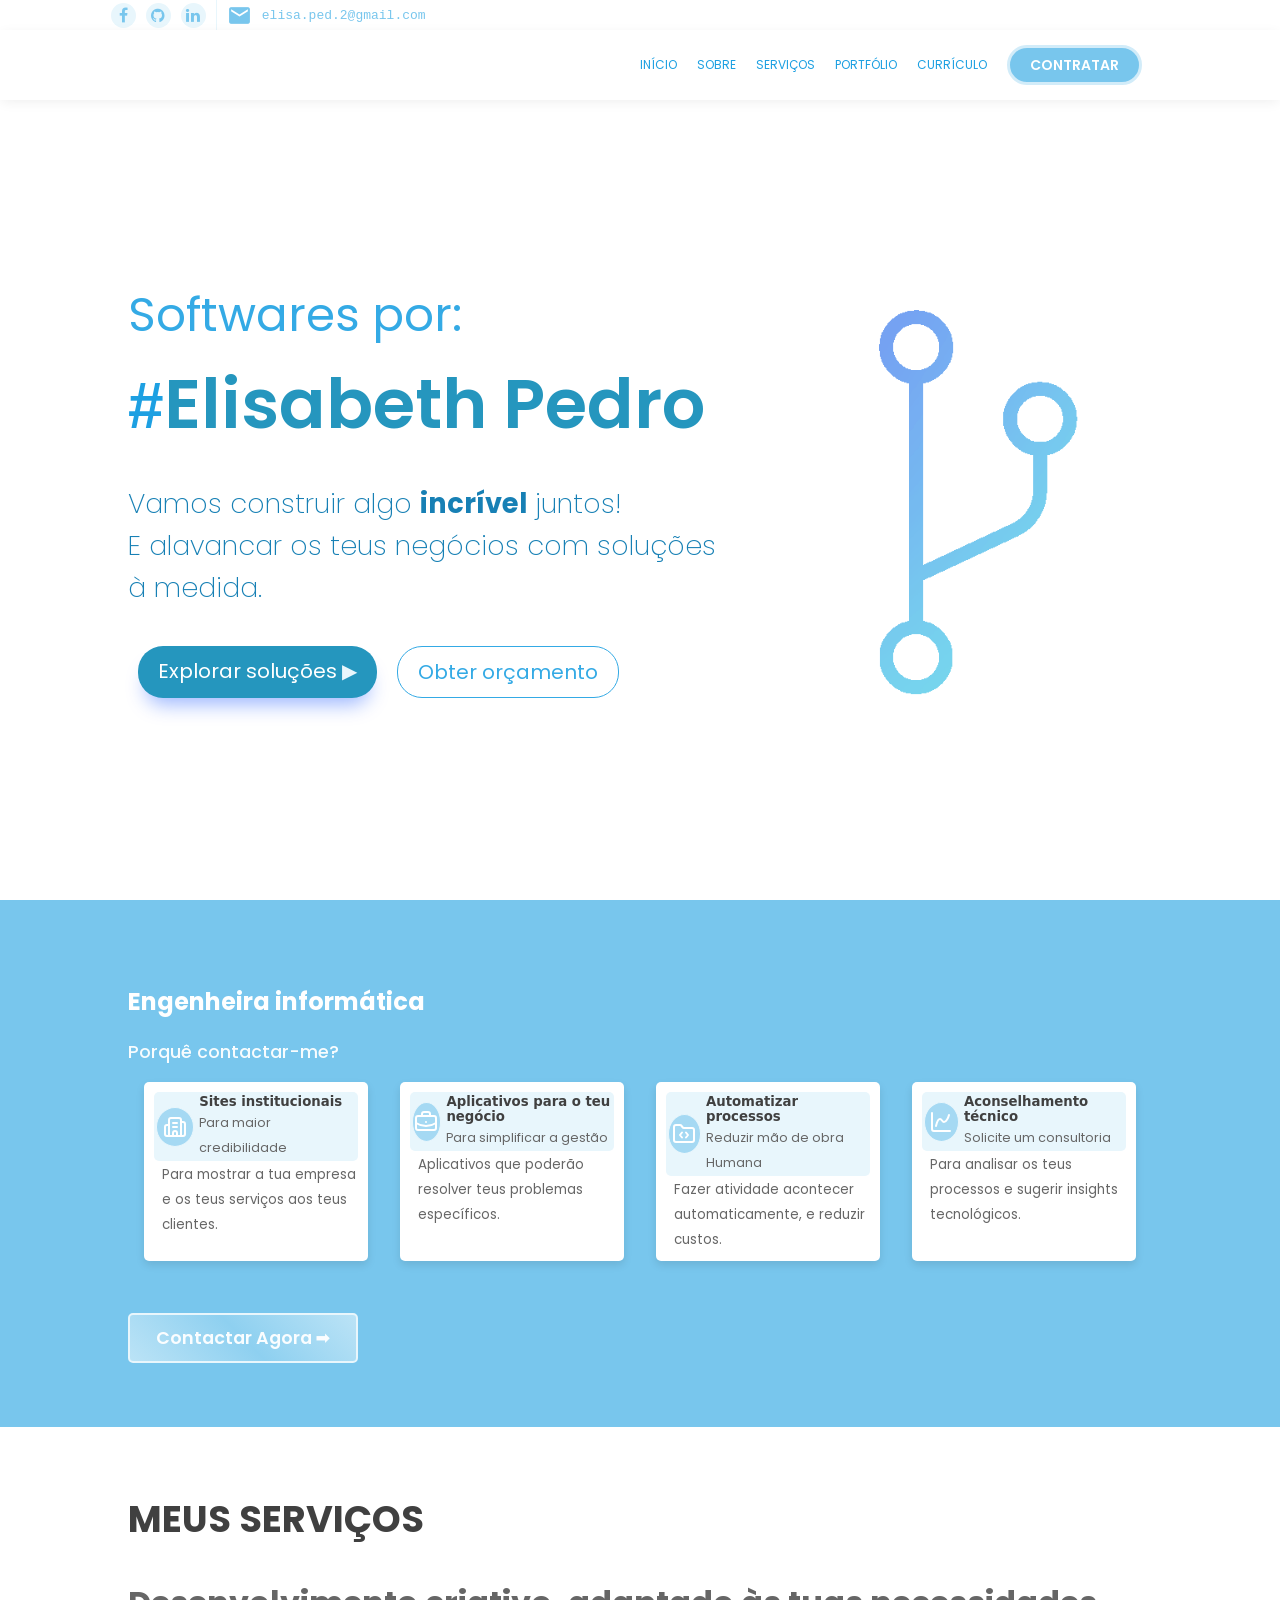
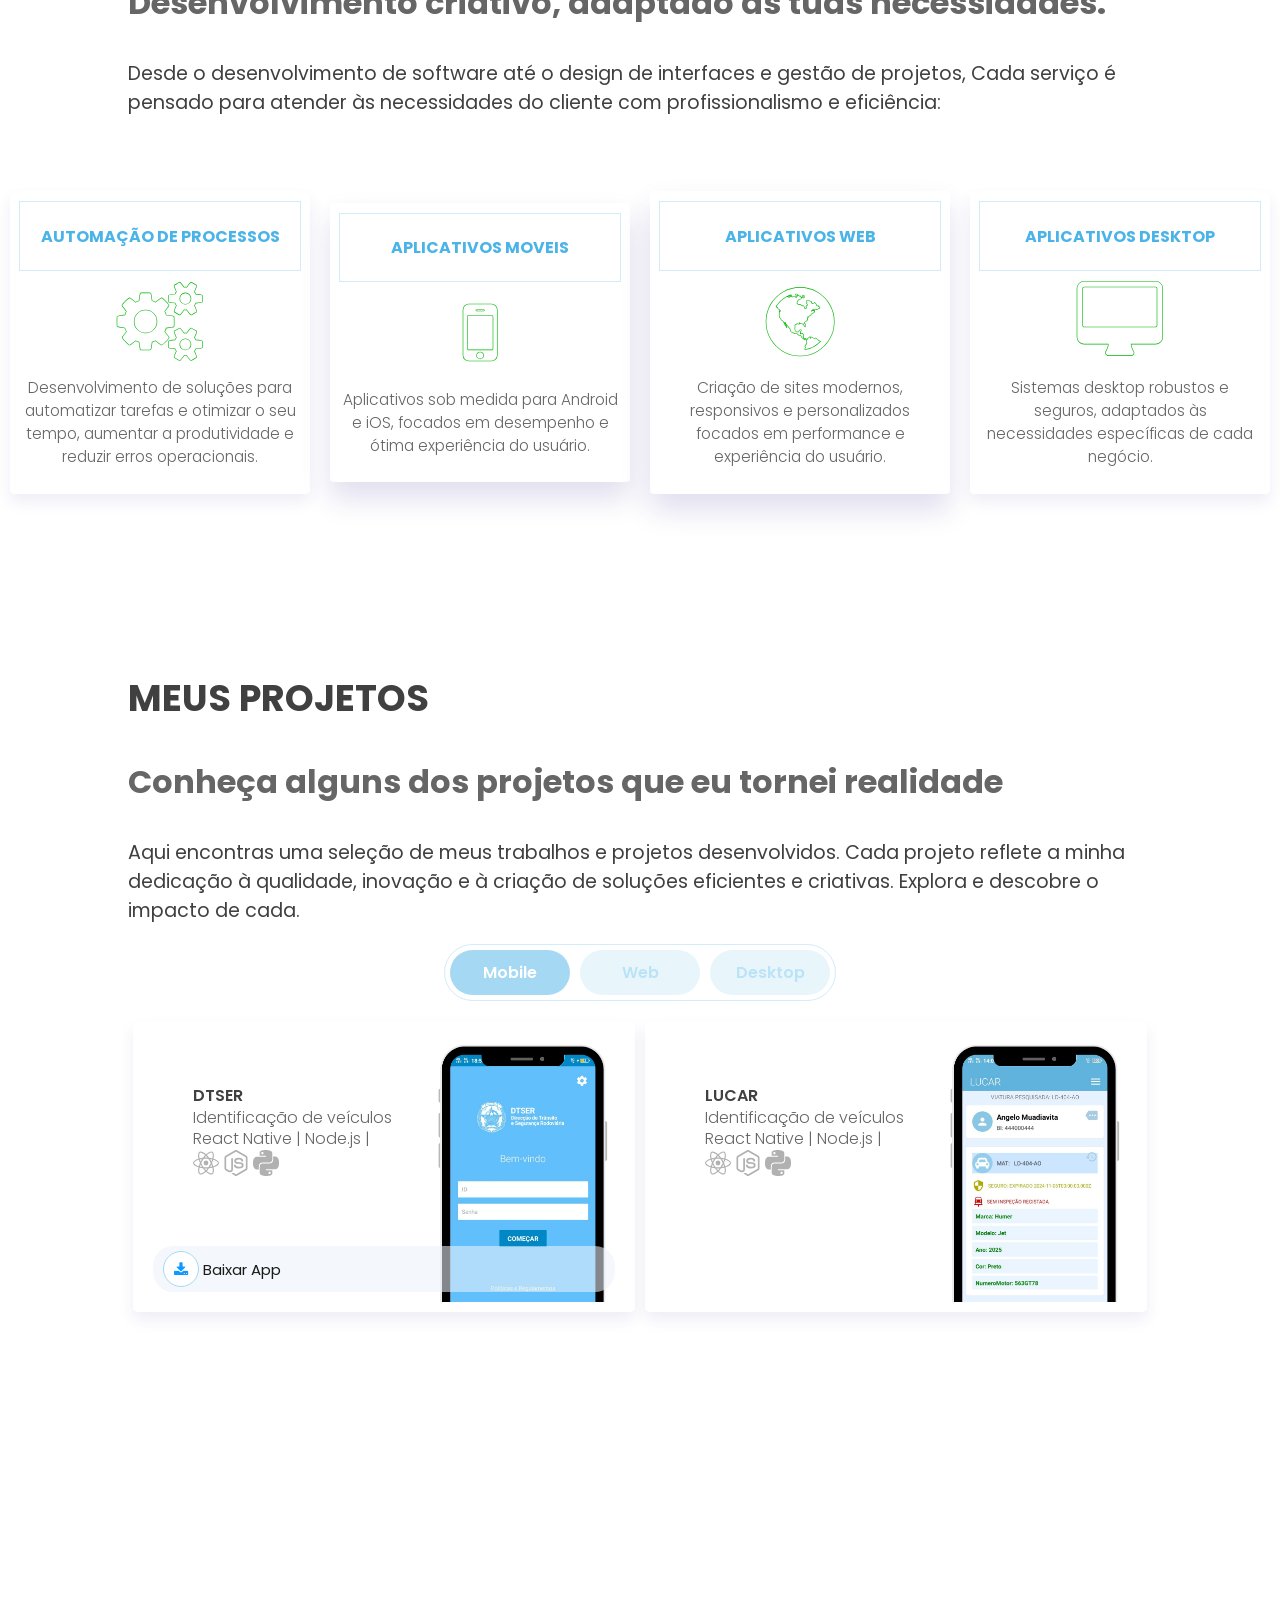
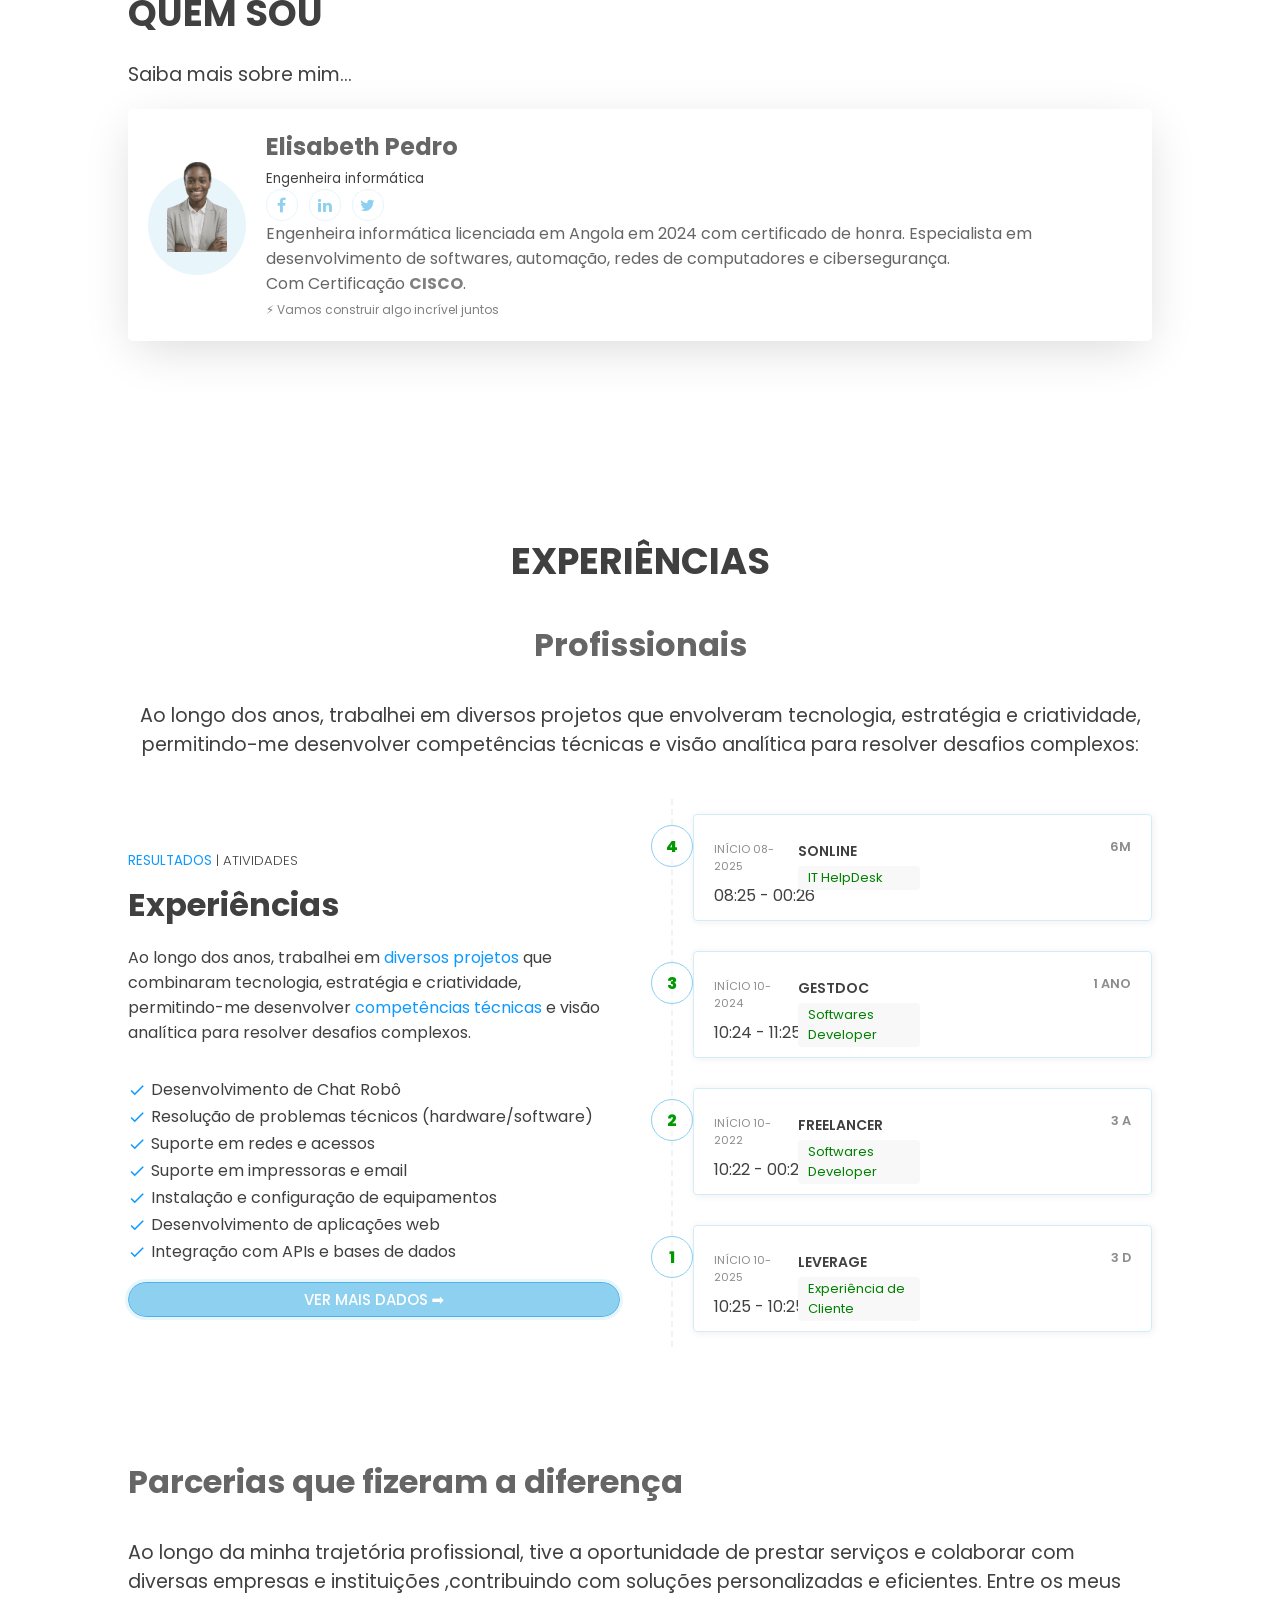
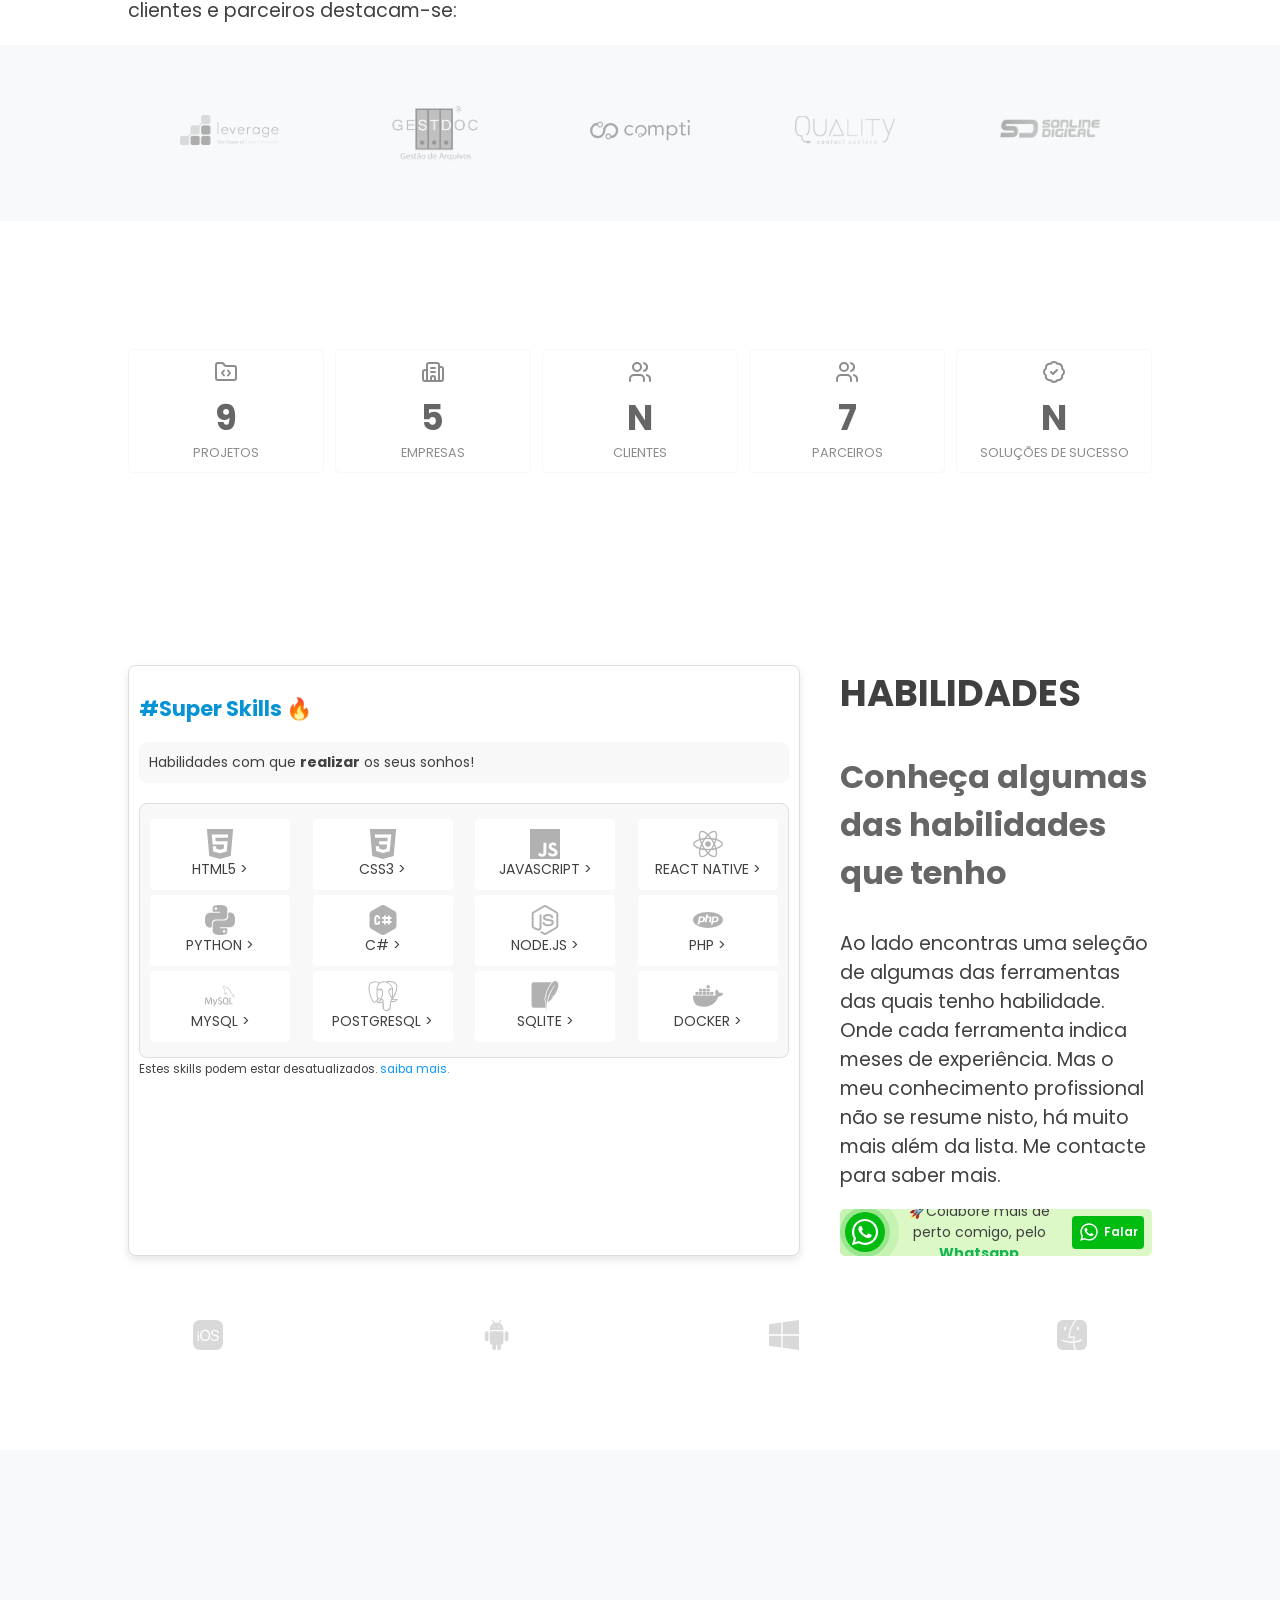
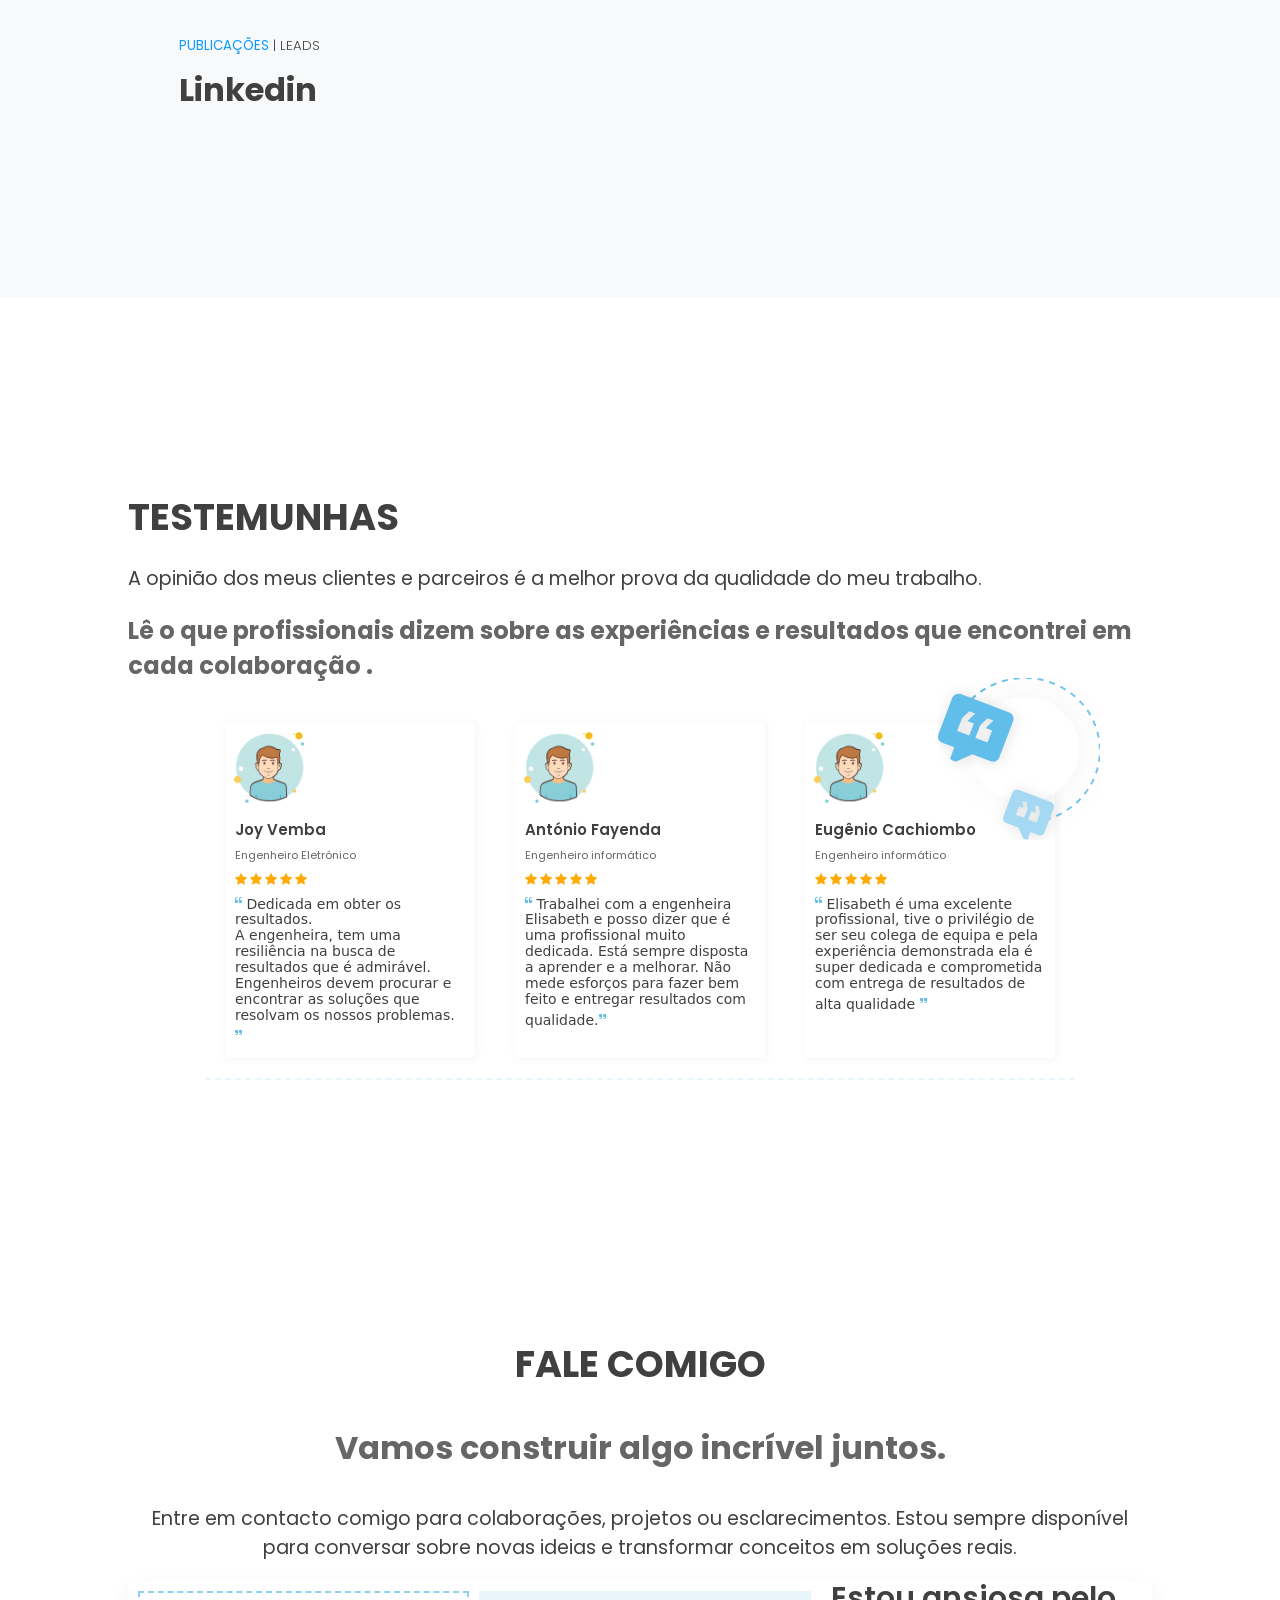
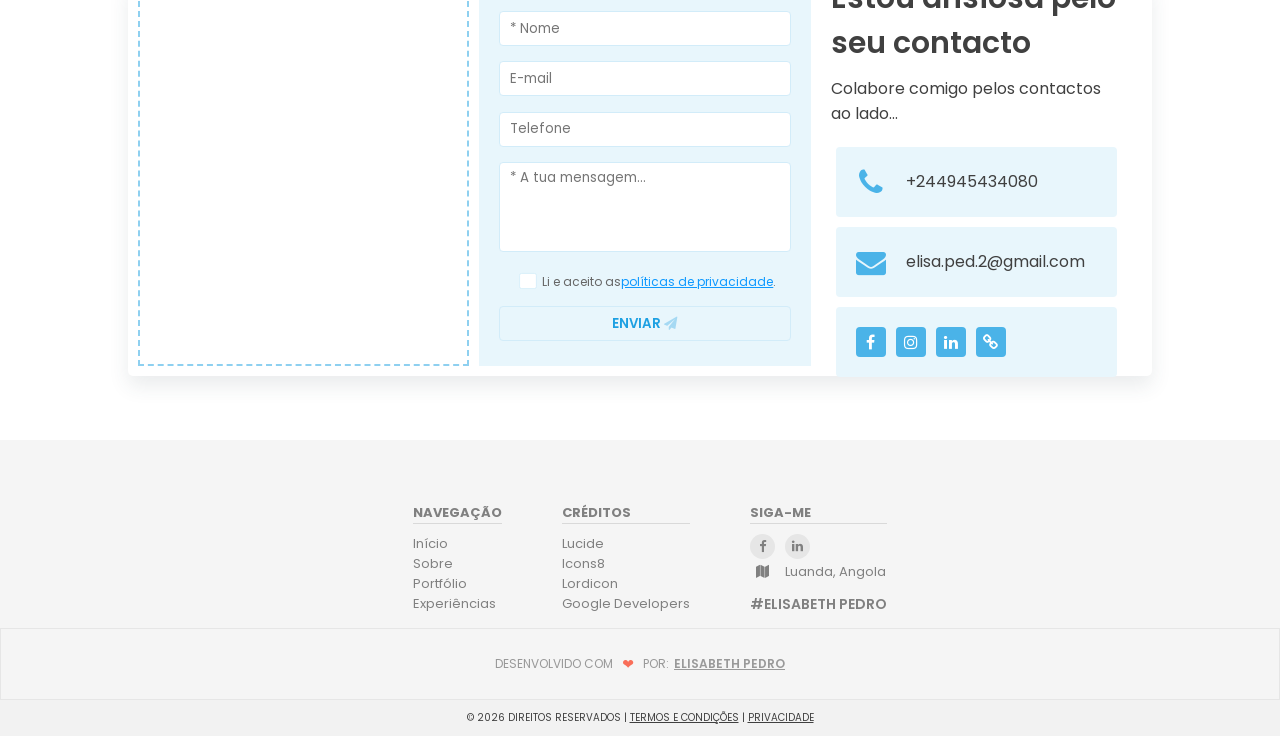
==== commit 27a5714b: "add w" ====
--- a/index.html
+++ b/index.html
@@ -1416,8 +1416,7 @@
                 <div class="contacts" id="lista-contactos">
                     <p class="contacts-txt1">Estou ansiosa pelo seu contacto</p>
                     <p class="contacts-txt2"> Colabore comigo pelos contactos ao lado...</p>
-                    <a href="tel:+244945434080" class="contacts-item animado"><i class="fa-icon2 fa fa-phone"></i> +244
-                        948024170</a>
+                    <a href="tel:+244945434080" class="contacts-item animado"><i class="fa-icon2 fa fa-phone"></i>+244945434080</a>
                     <div class="contacts-item animado"><i class="fa-icon2 fa fa-envelope"></i> elisa.ped.2@gmail.com
                     </div>
                     <div class="contacts-item animado">
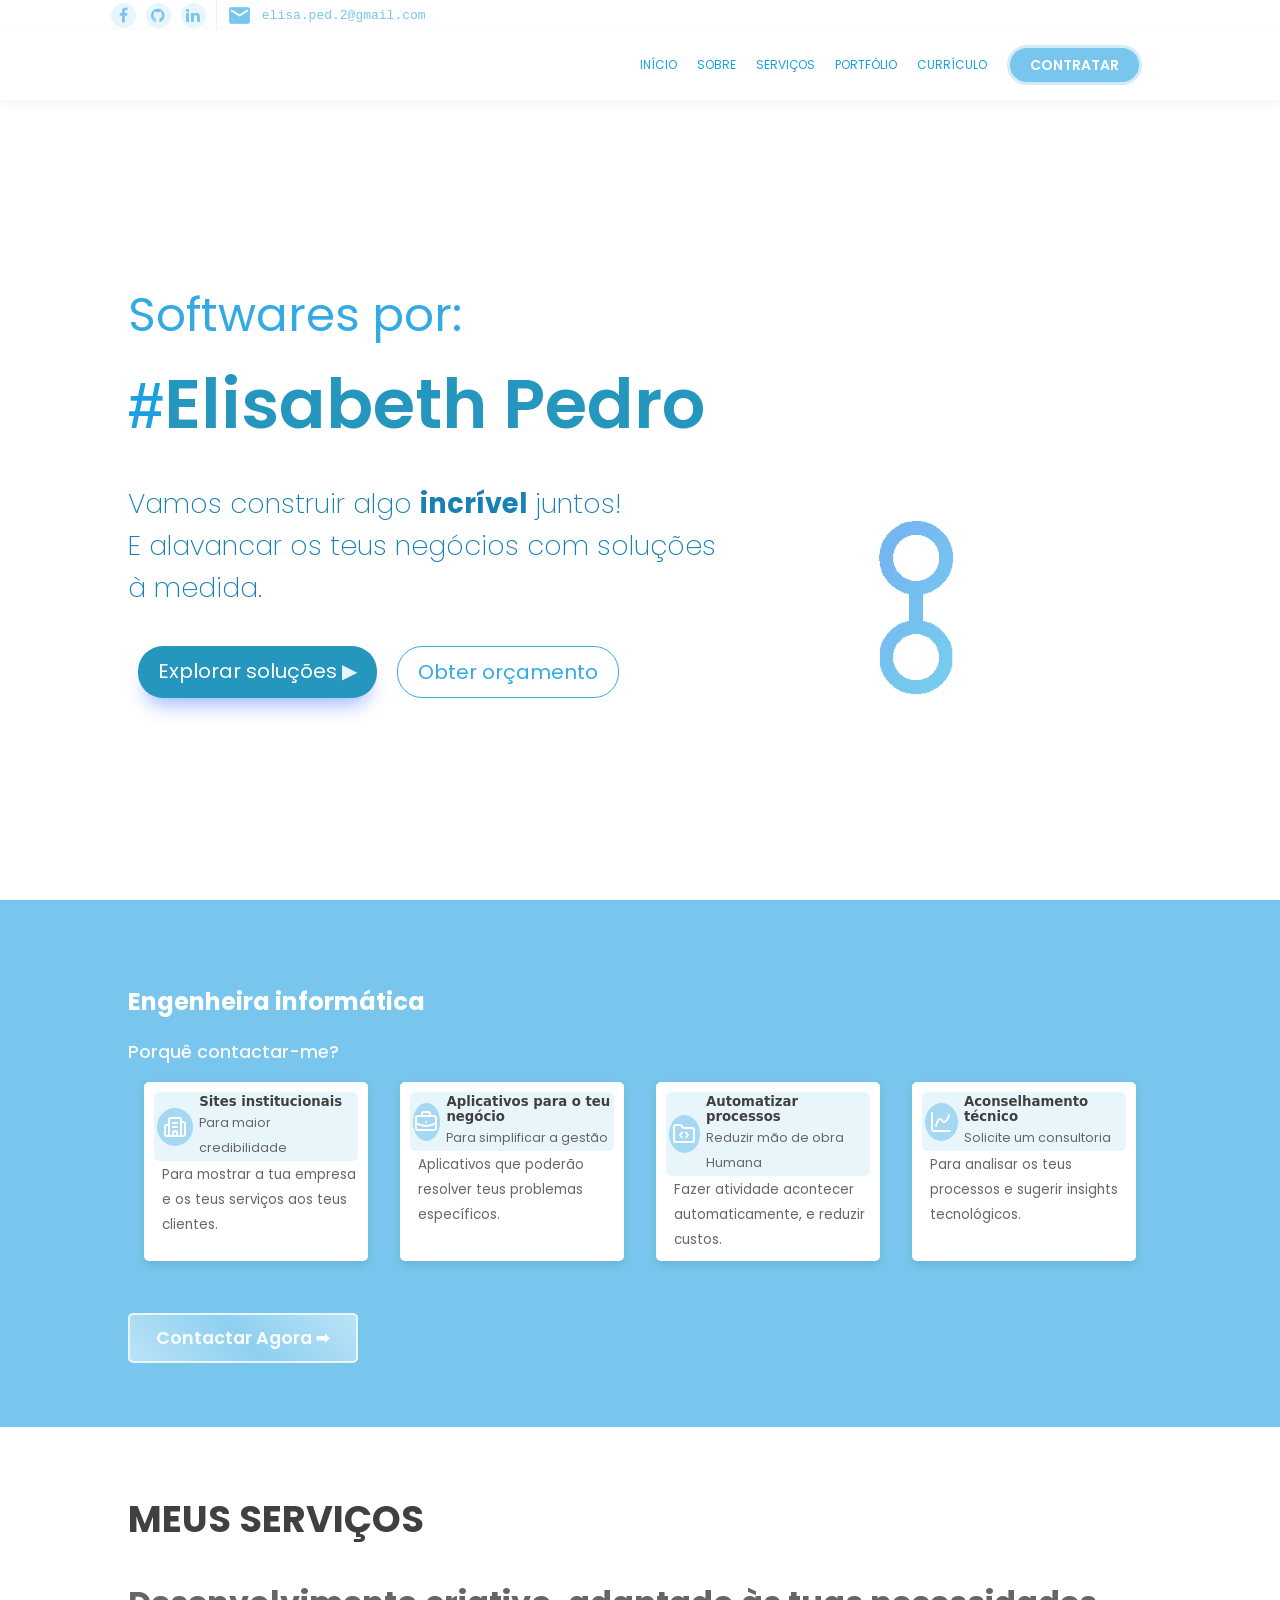
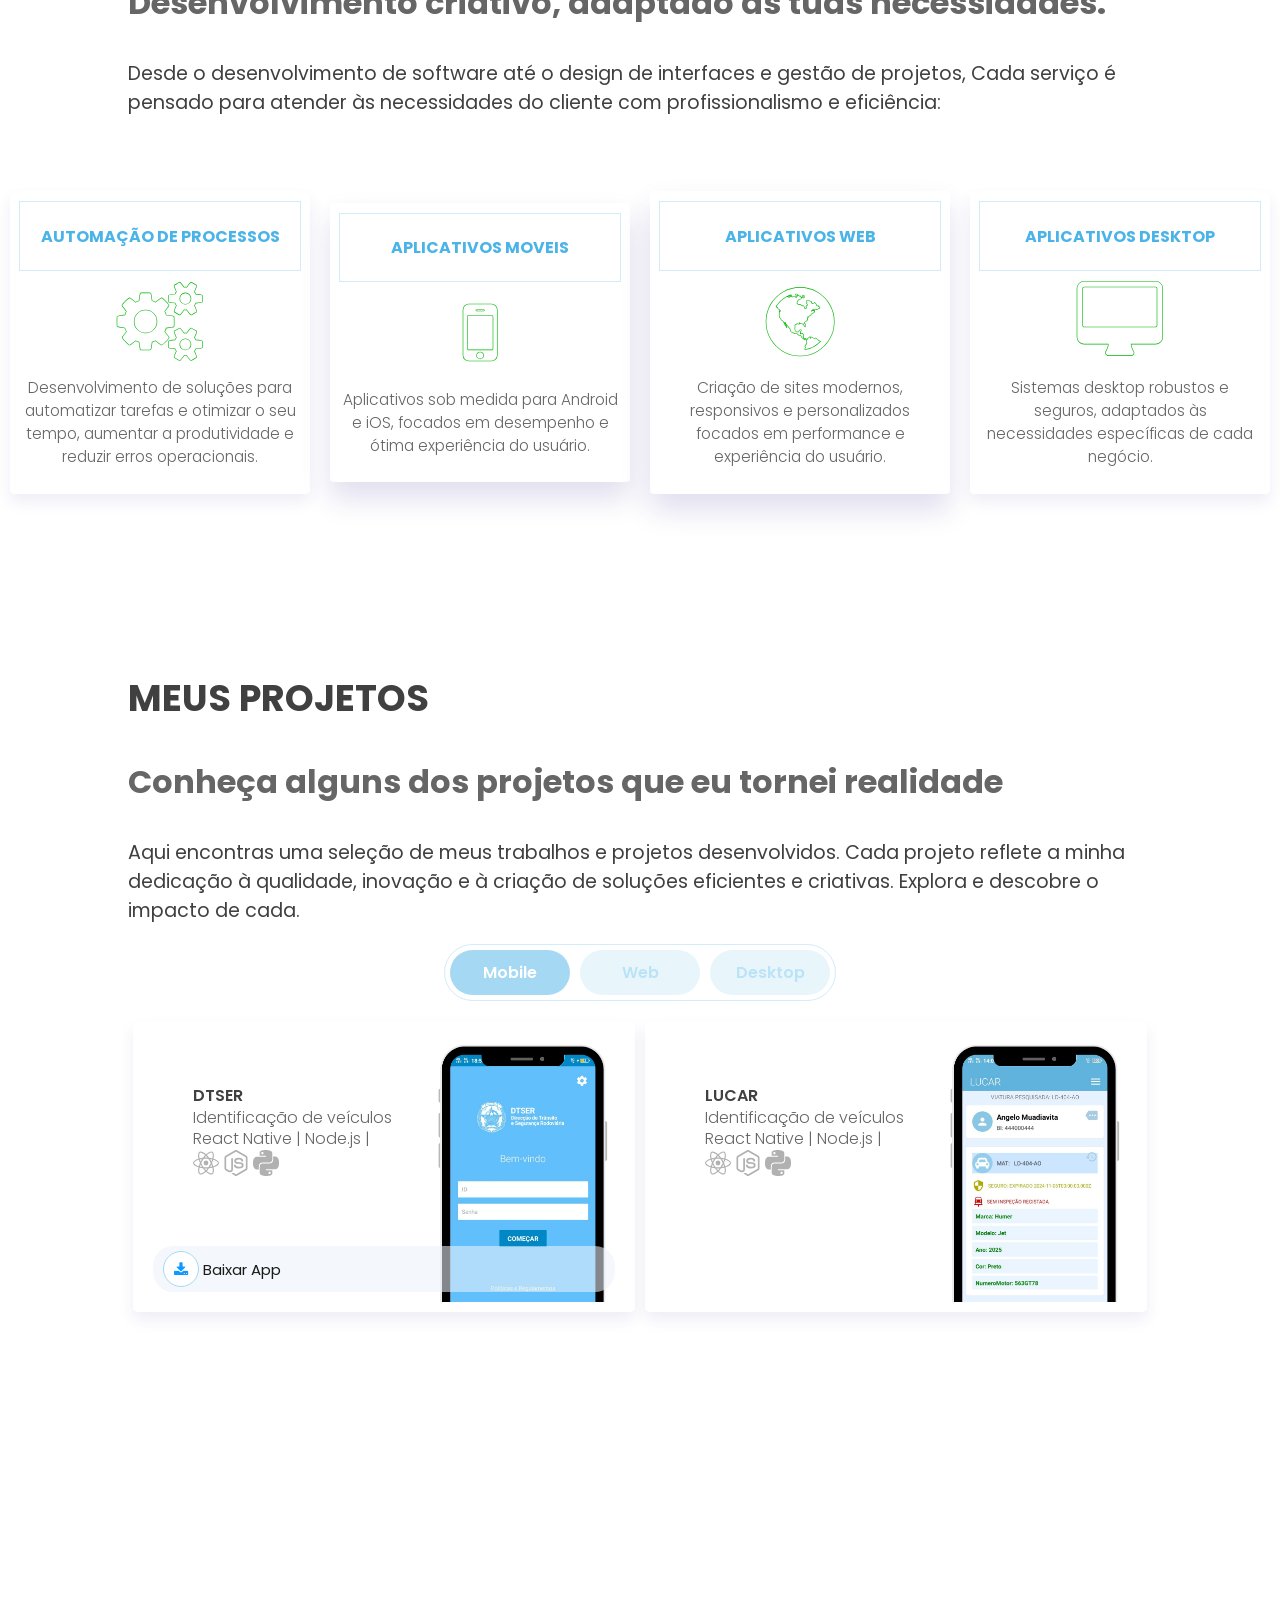
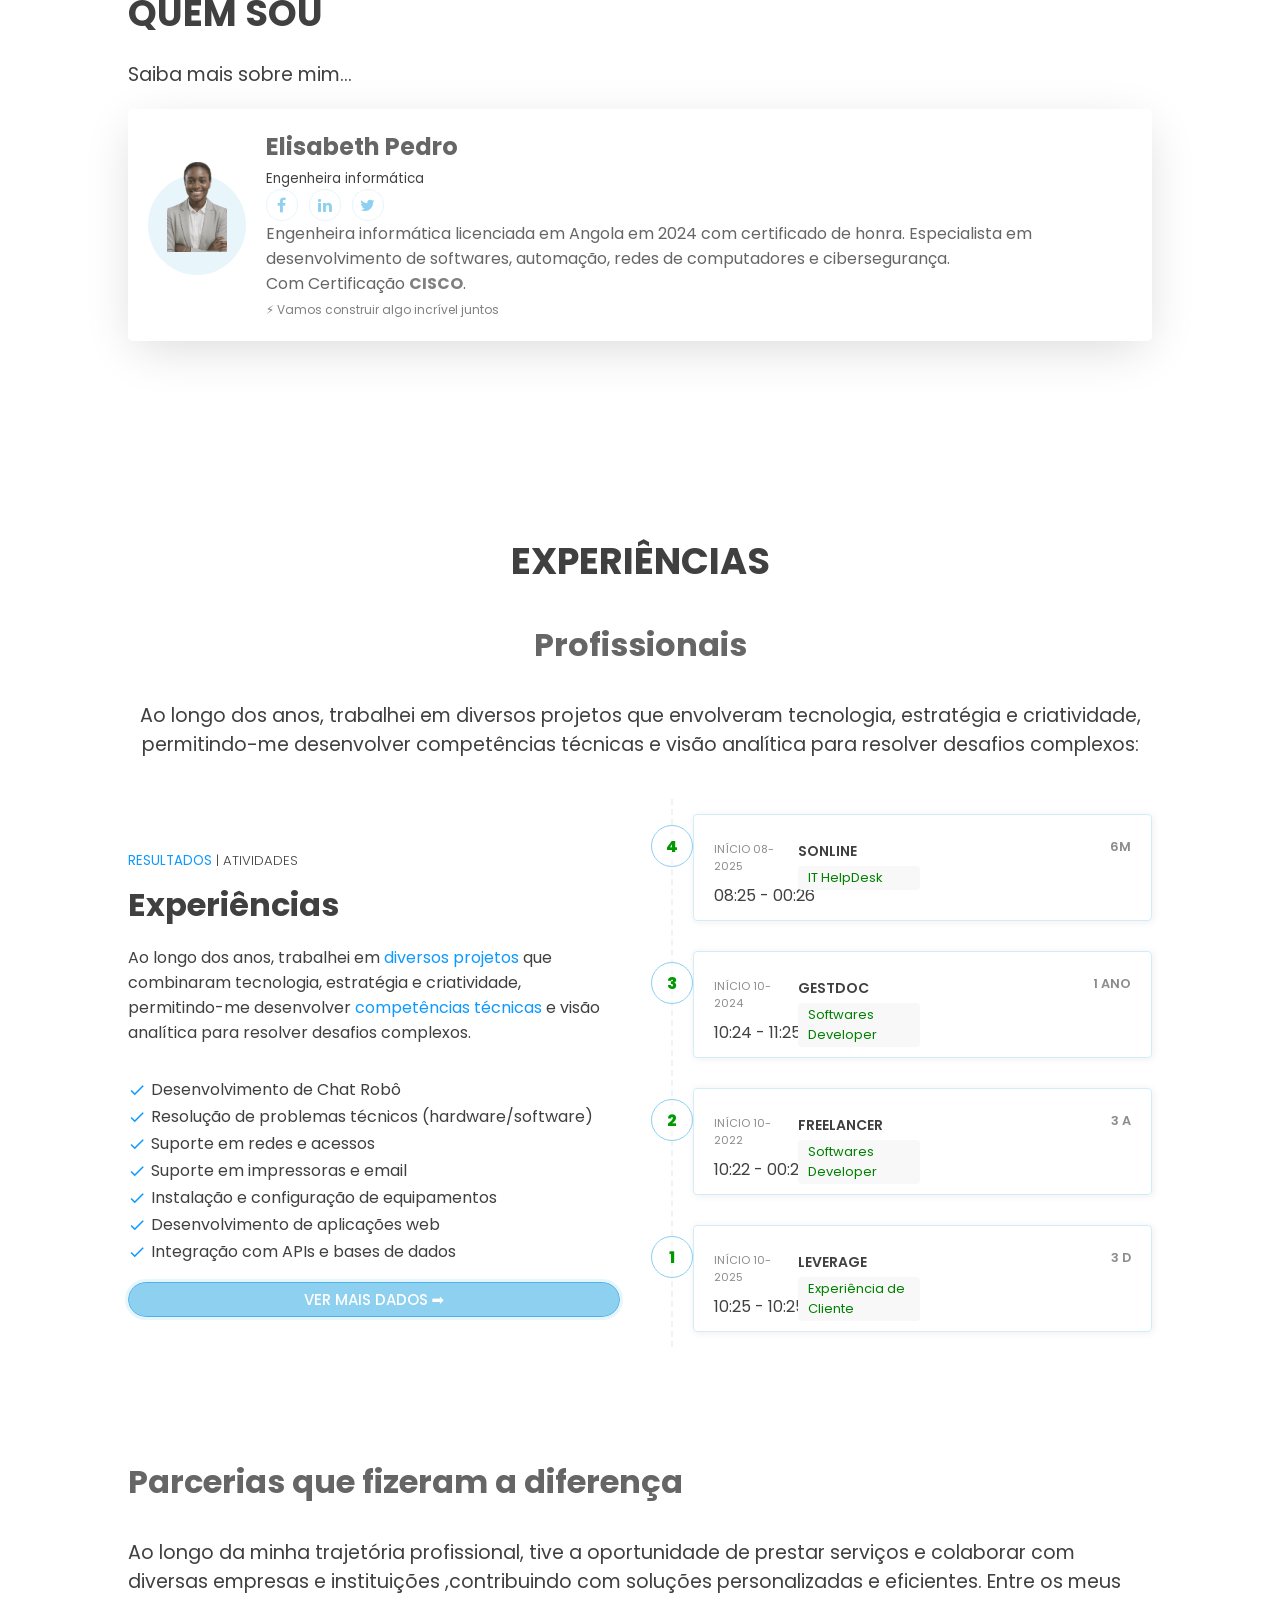
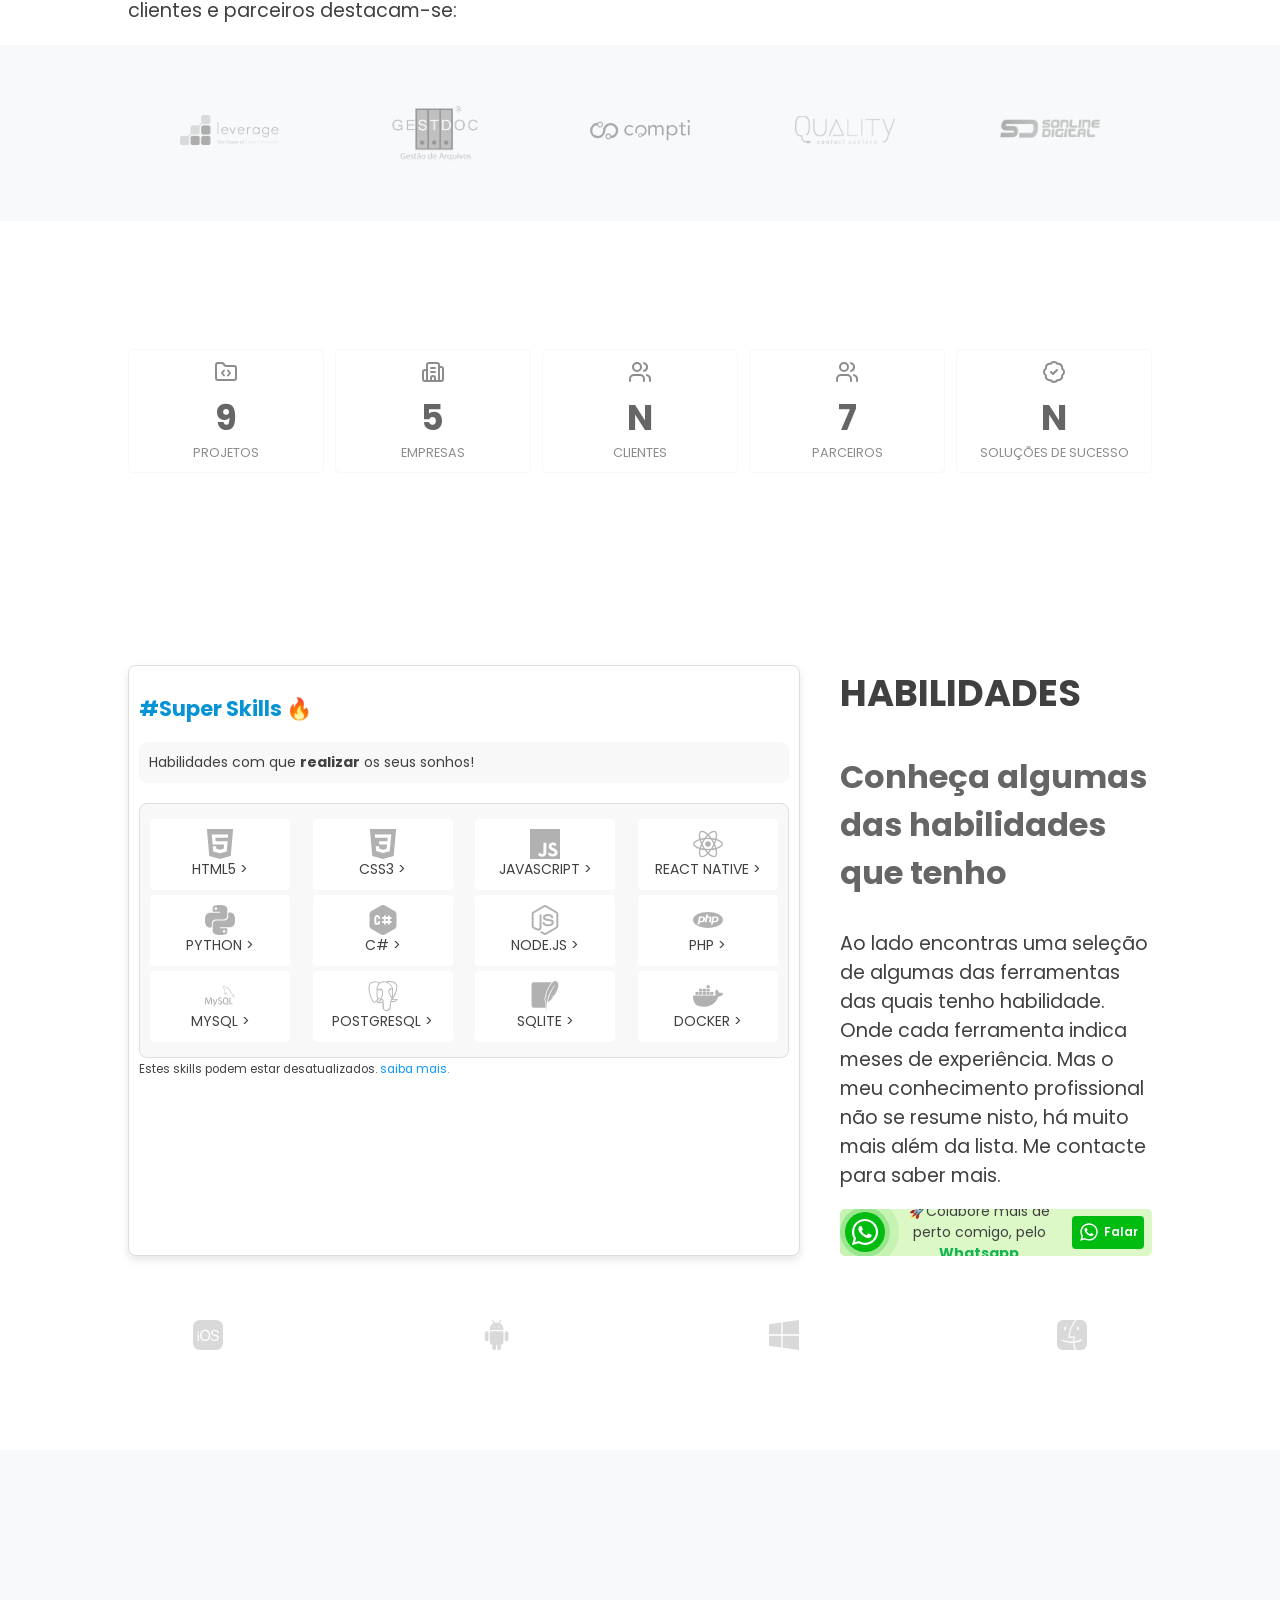
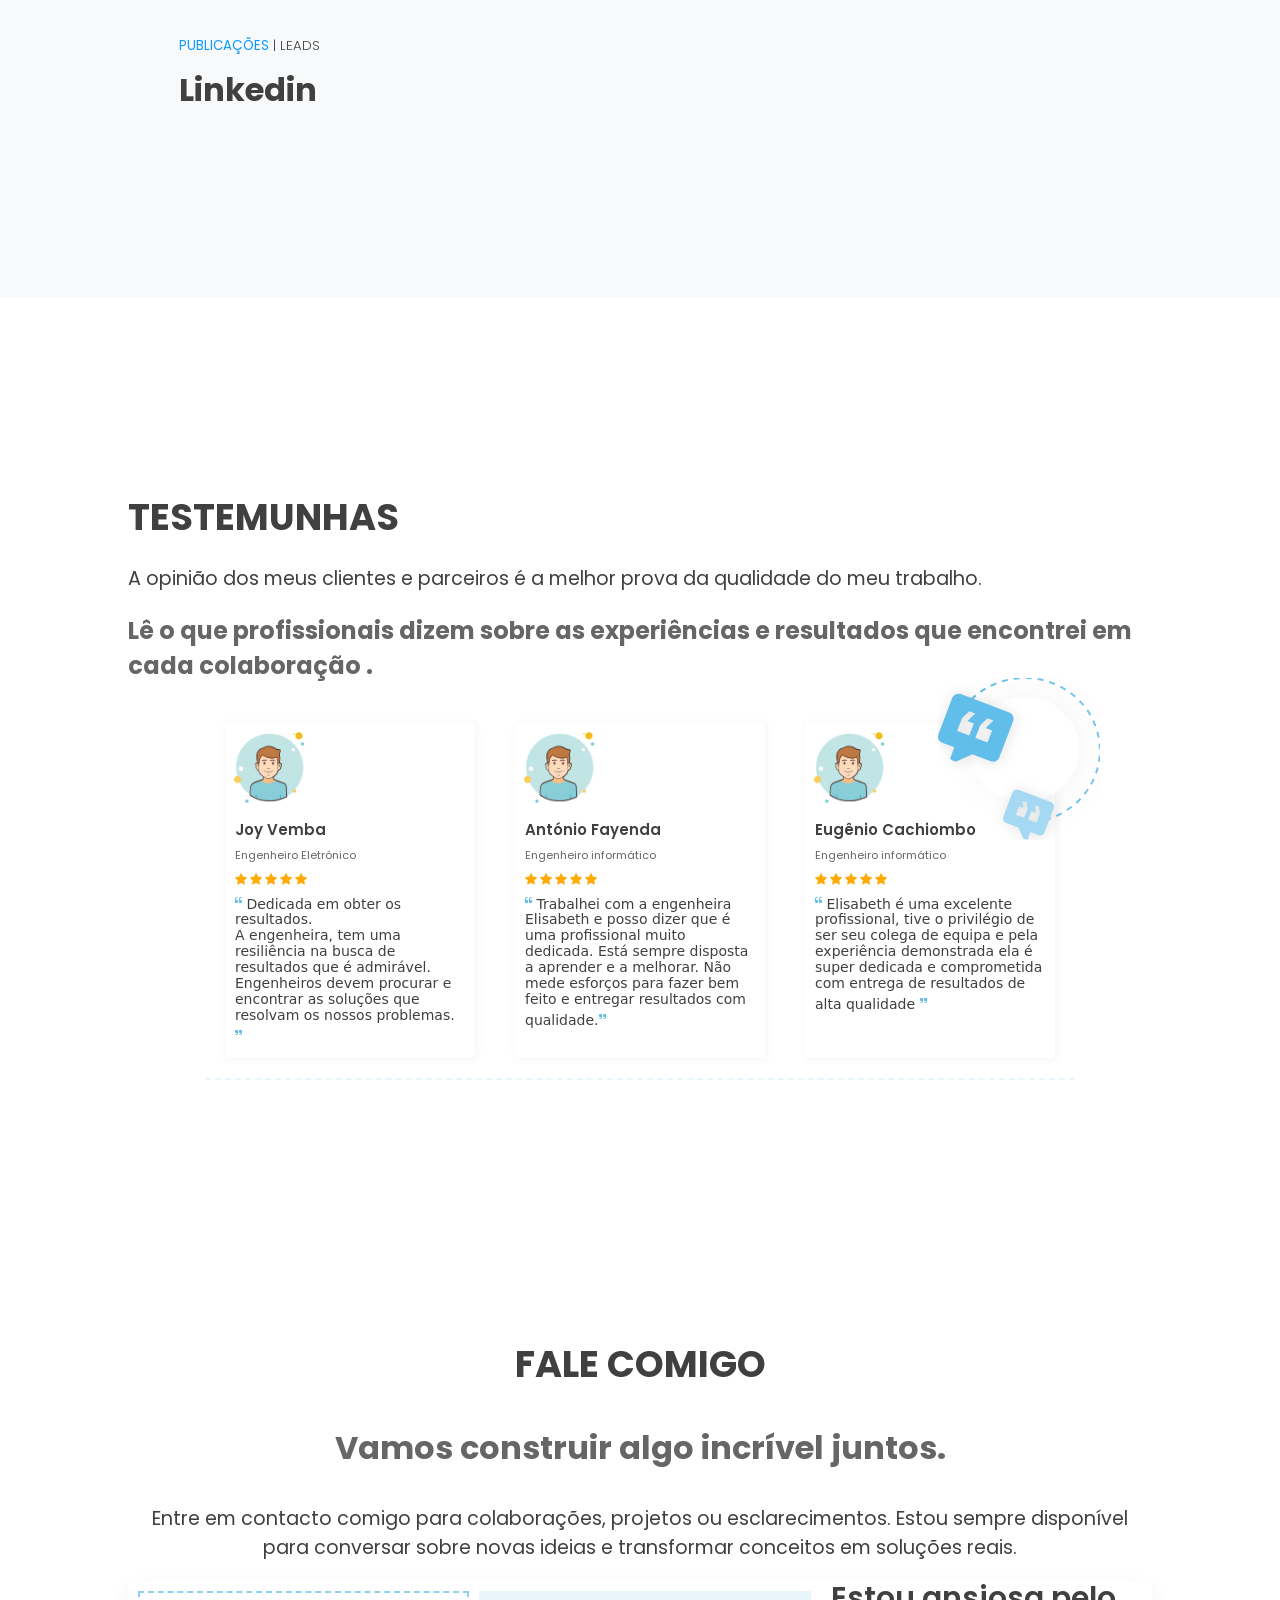
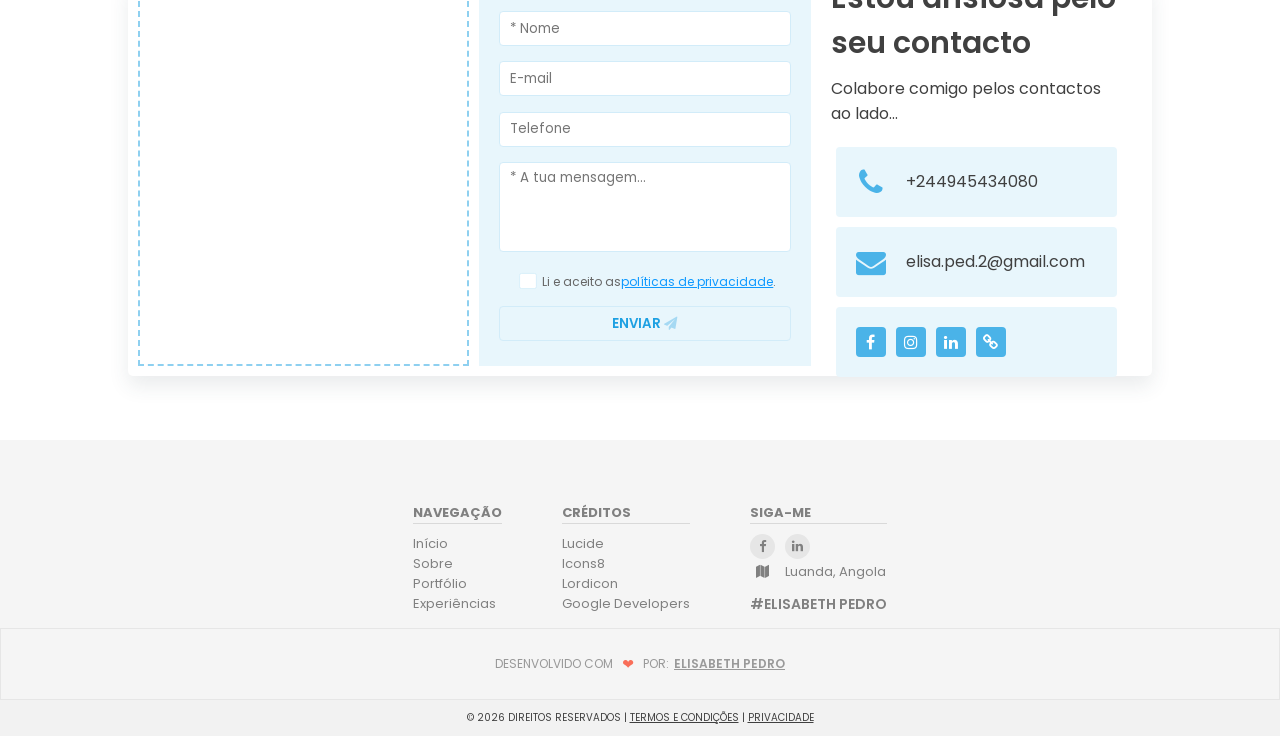
==== commit 10e02720: "alterar contador e sesisnova" ====
--- a/index.html
+++ b/index.html
@@ -429,7 +429,7 @@
                     <div class="animado">
                         <img src="./assets/images/web-soft-selisnova2.png" alt="">
                         <span class="portfolio-item-loop">
-                            <a href="https://ukwally.github.io/selisnova"> <i class="fa fa-globe"
+                            <a href="https://ukwally.github.io/Armindo"> <i class="fa fa-globe"
                                     style="margin-right: 5px;"></i>Ver site</a>
                         </span>
                     </div>
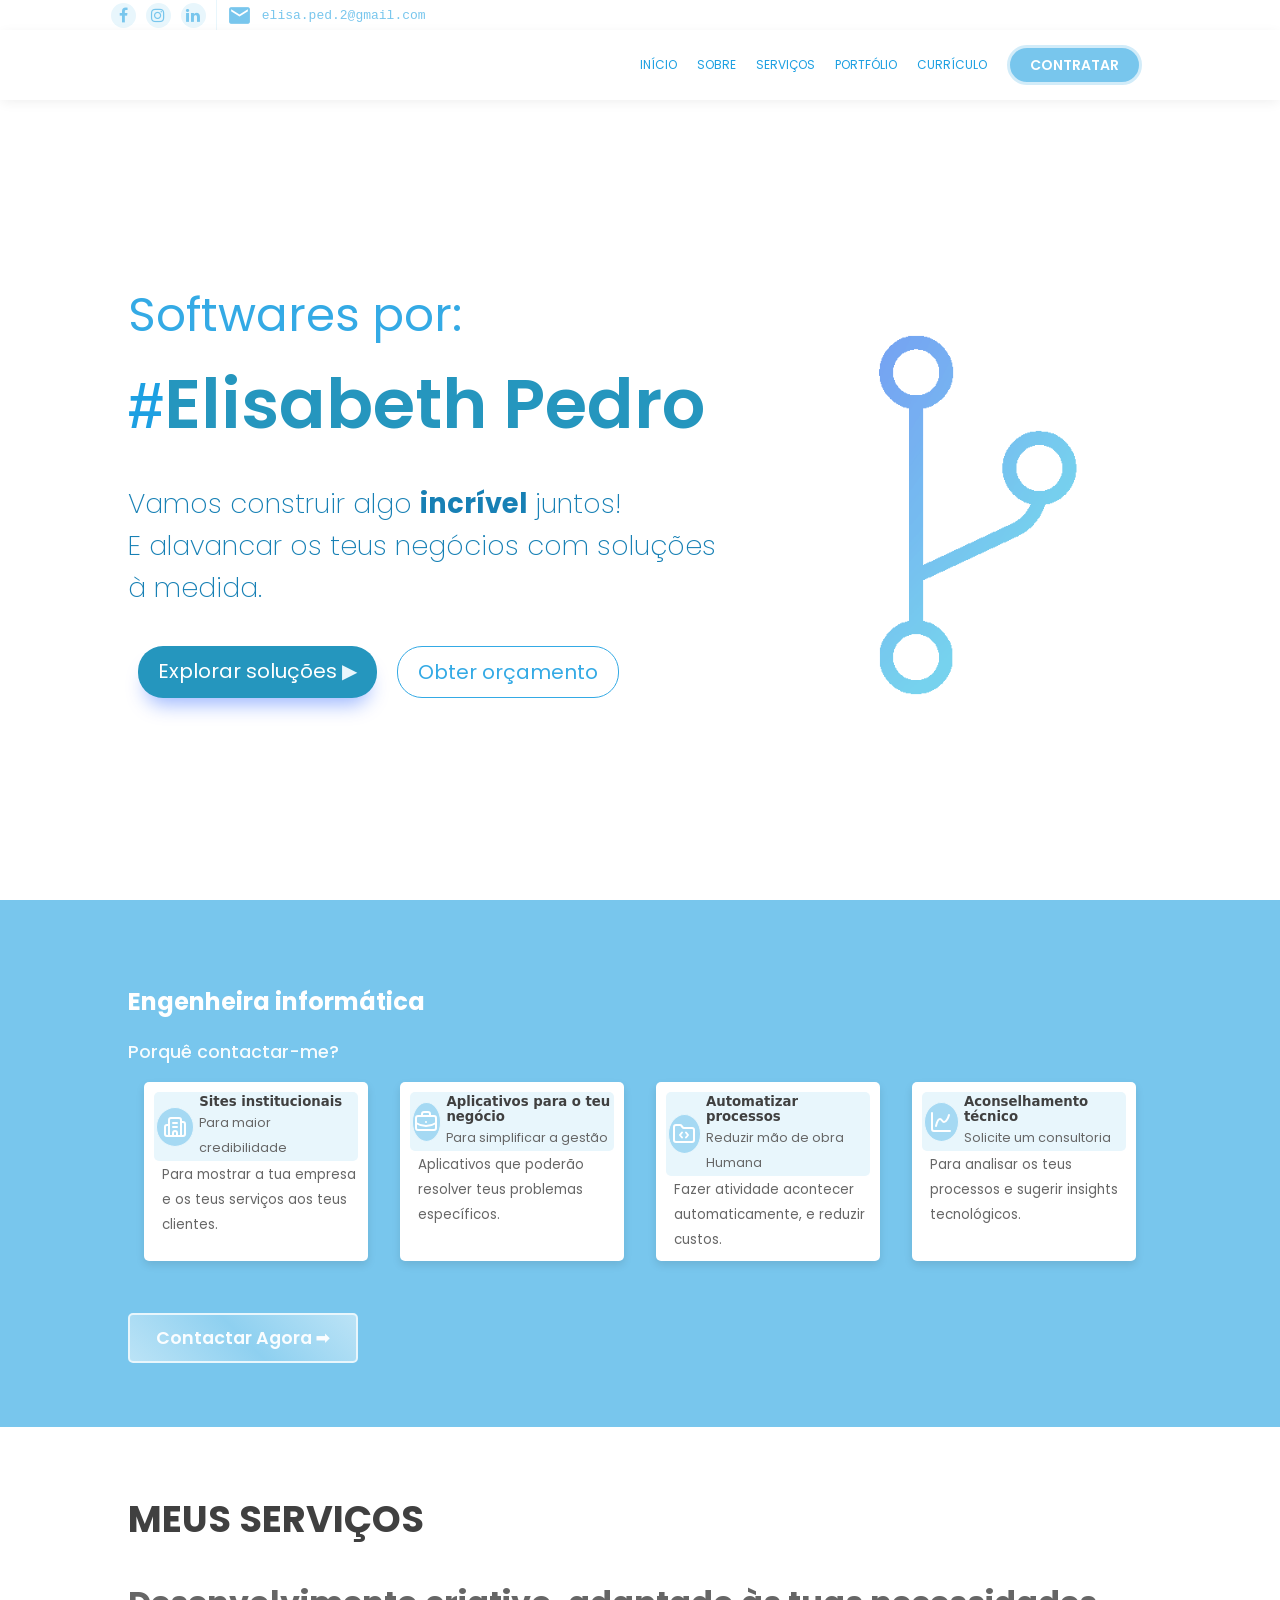
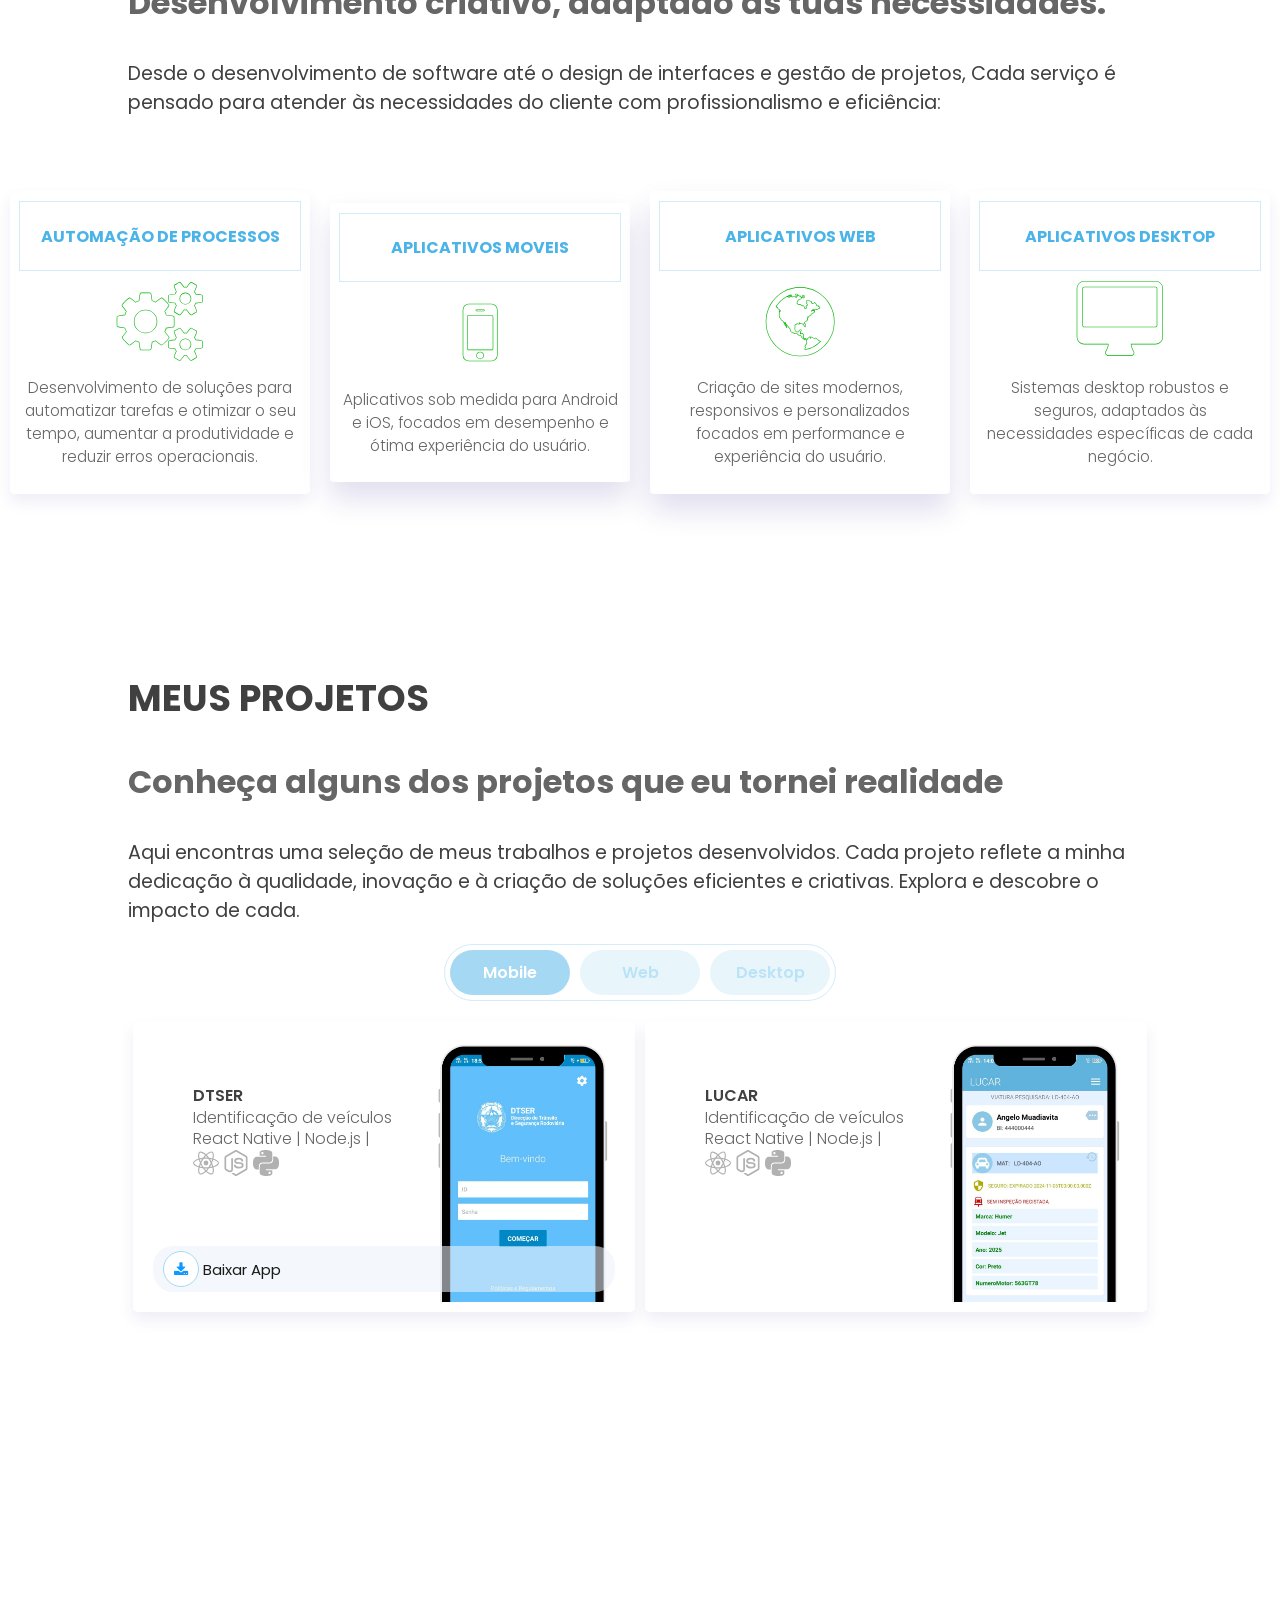
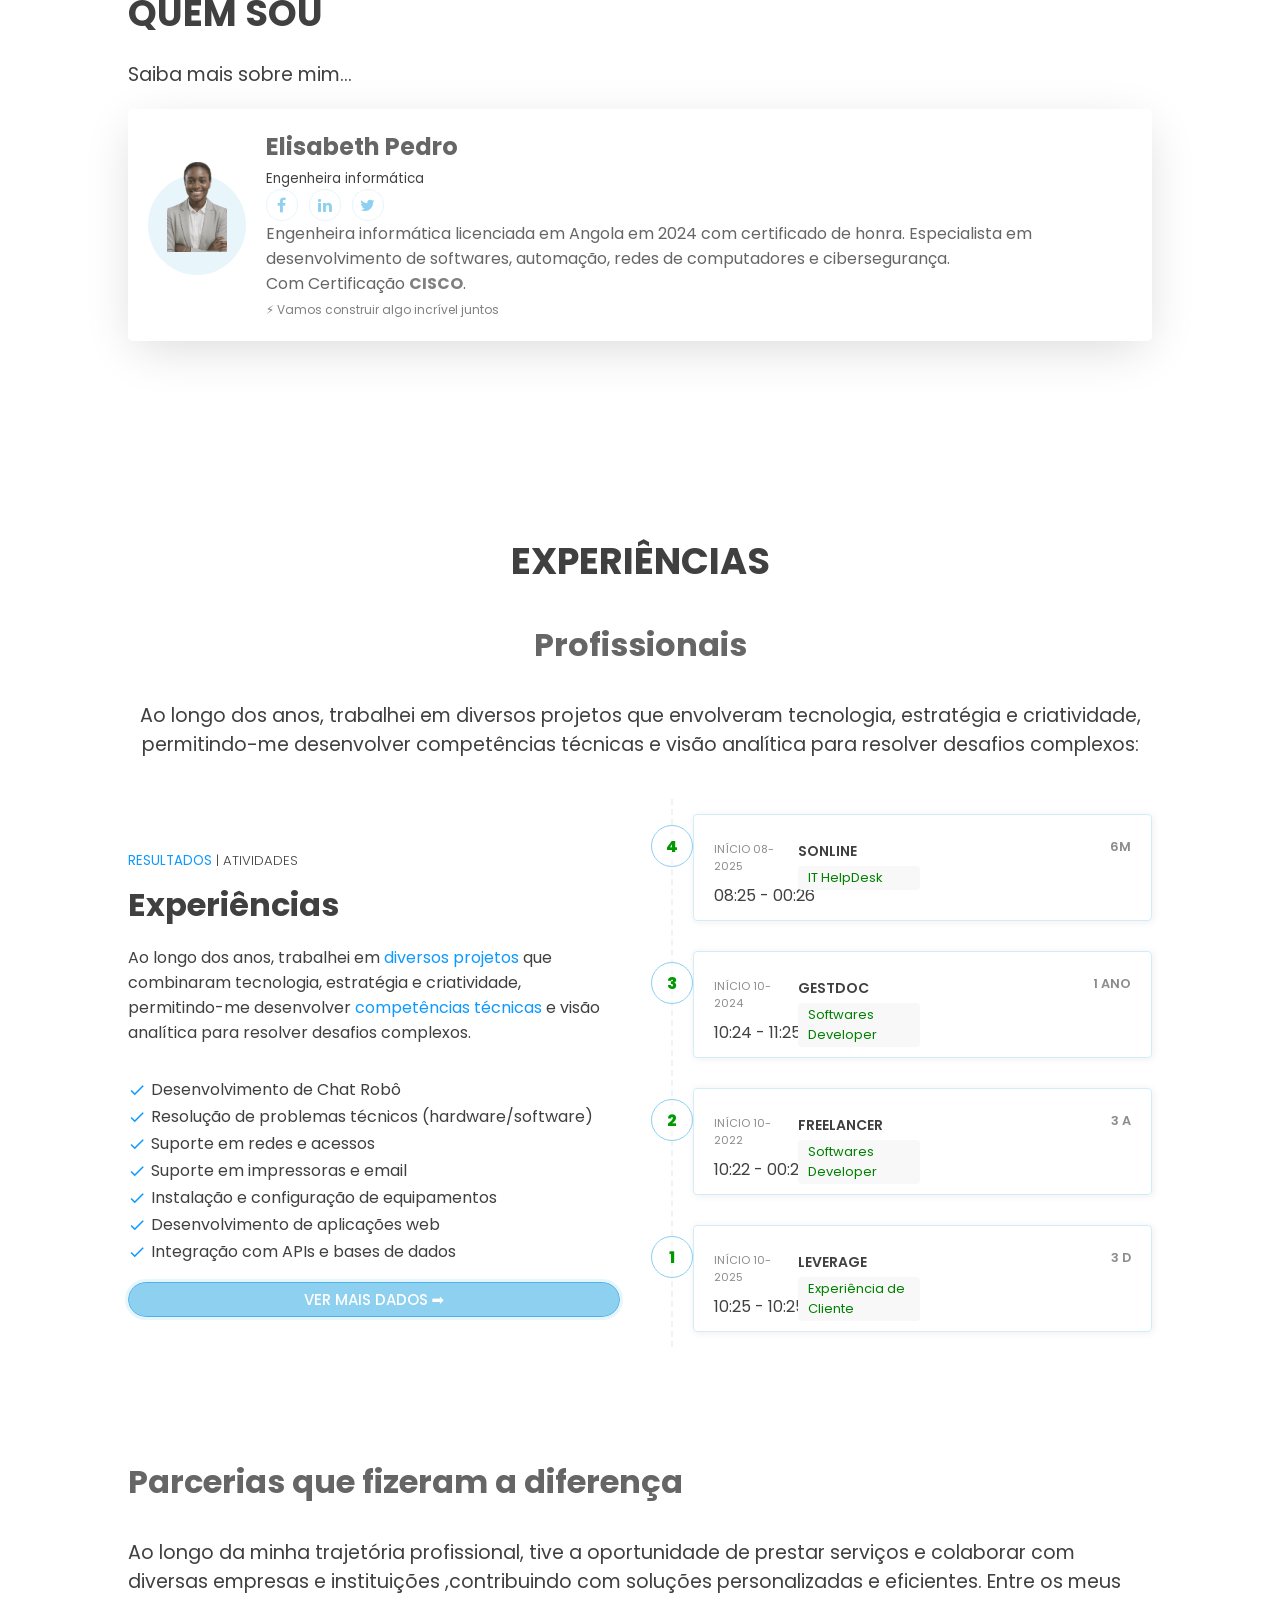
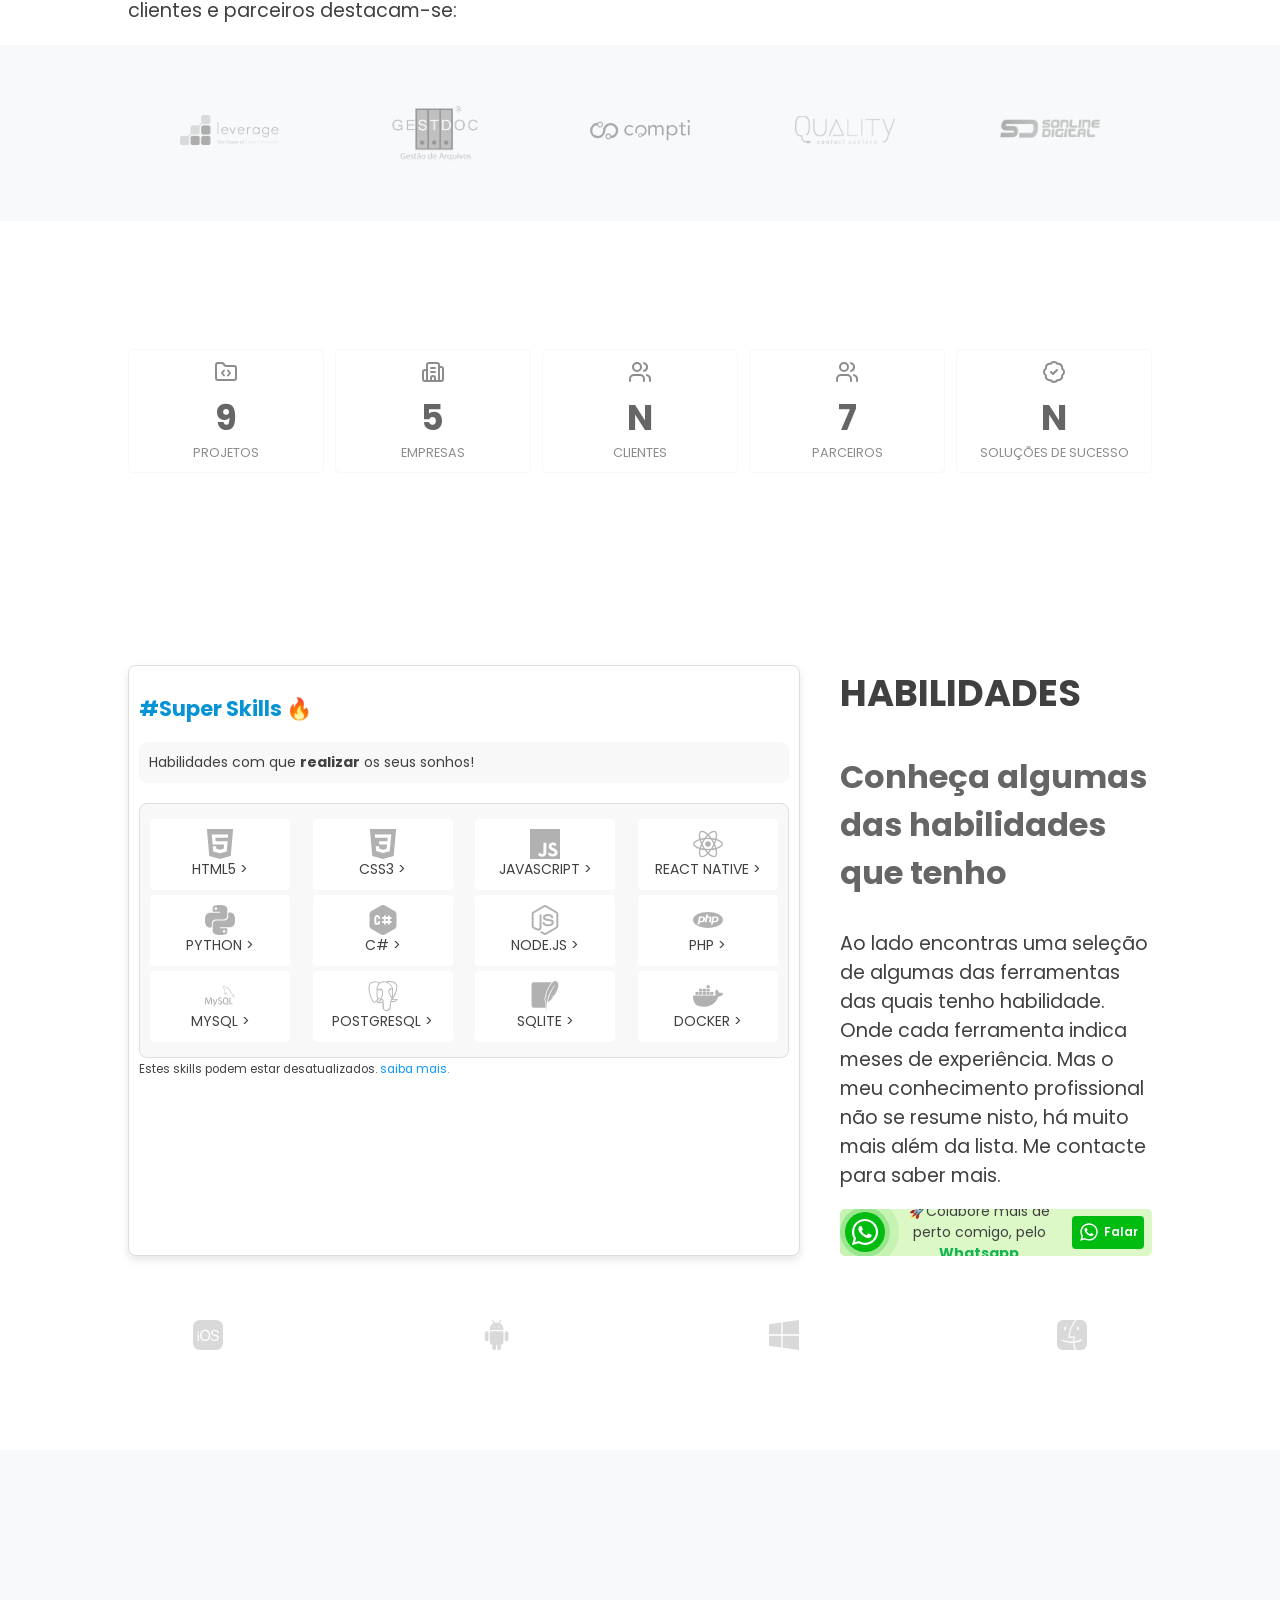
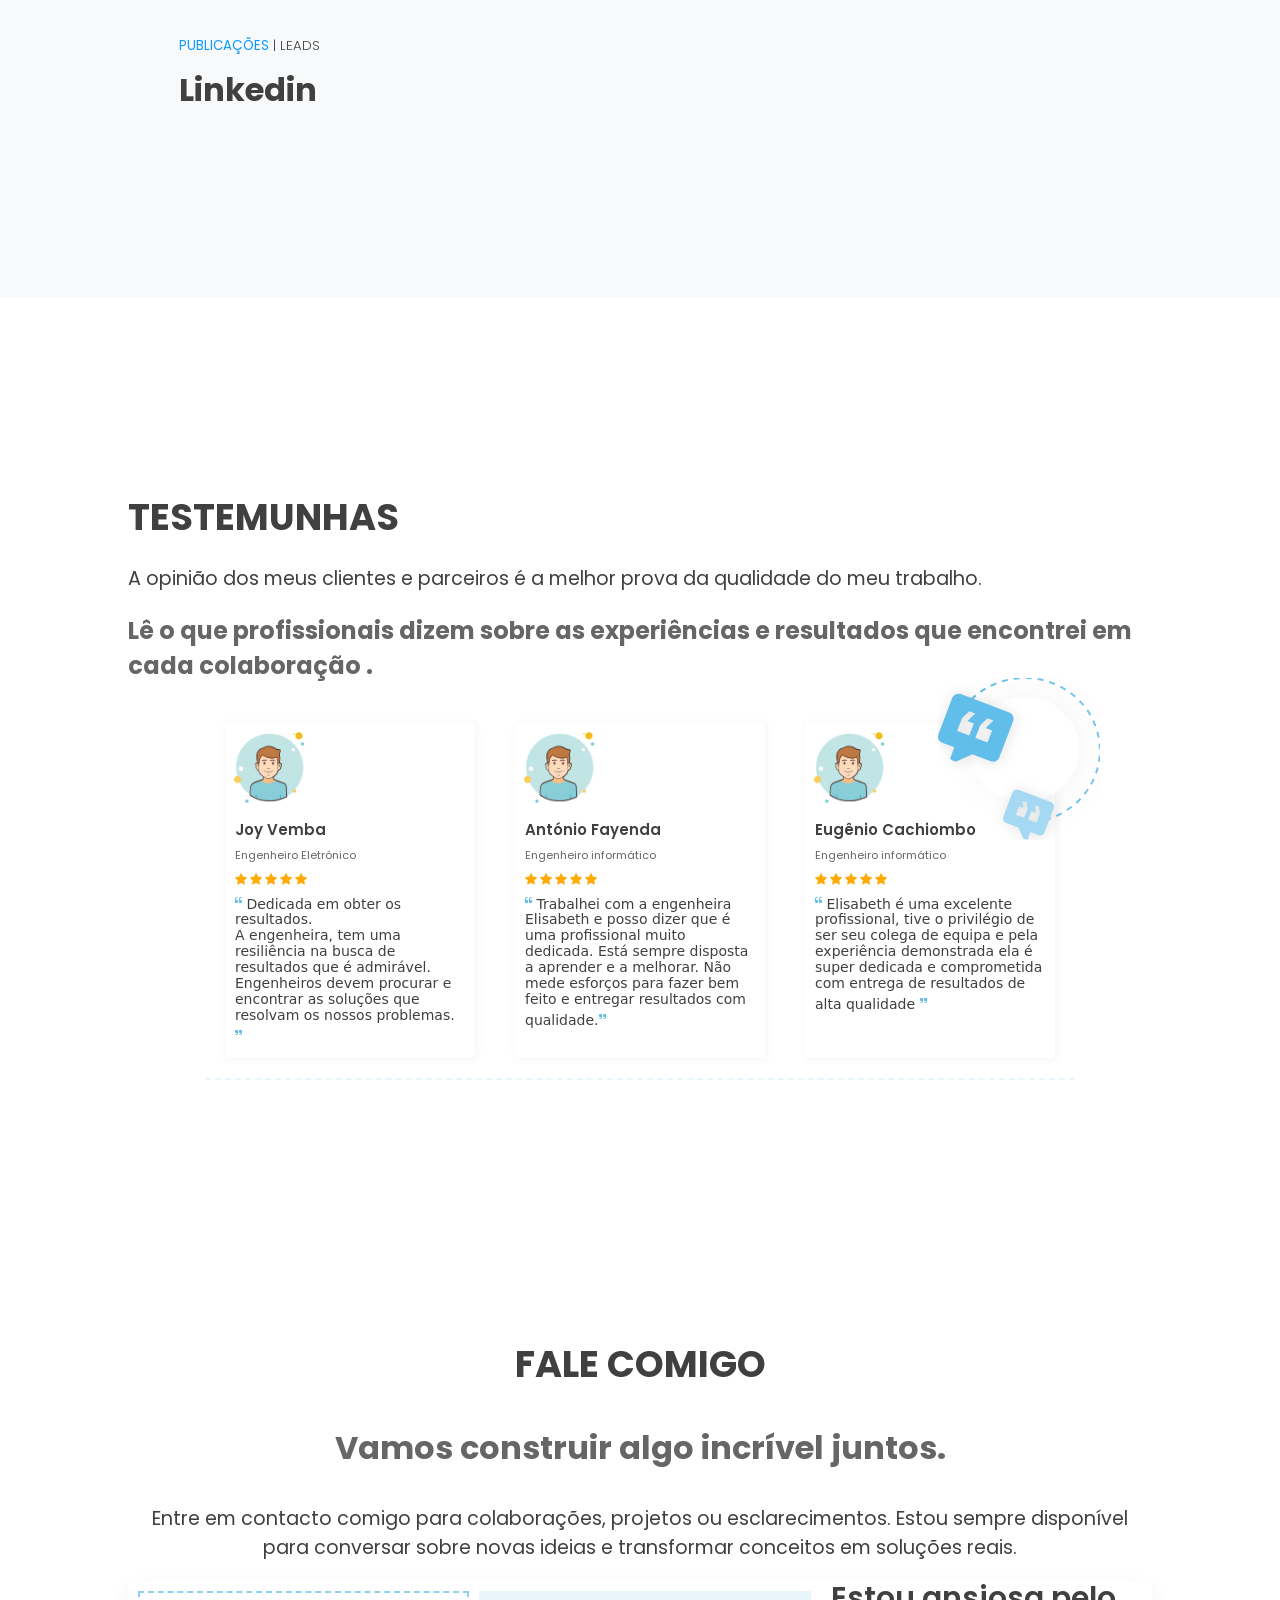
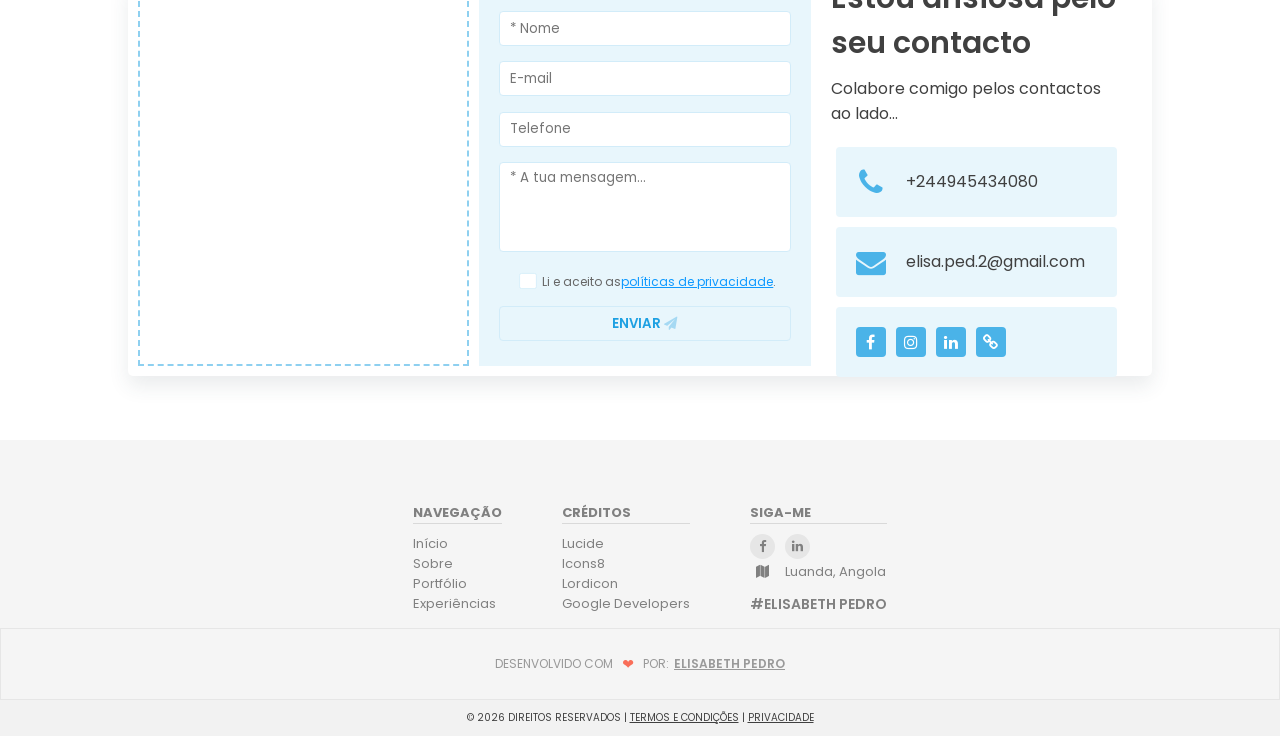
==== commit 19fdc0b8: "..." ====
--- a/index.html
+++ b/index.html
@@ -18,7 +18,7 @@
     <div id="top-info">
         <span class="networks-set">
             <a href="#" onclick="mostrarRedeSocialIndisponivel('Facebook')"><i class="fa fa-facebook"></i></a>
-            <a href="https://github.com/Ukwally/"><i class="fa fa-github"></i></a>
+            <a href="#"  onclick="mostrarRedeSocialIndisponivel('Instagram')"><i class="fa fa-instagram"></i></a>
             <a href="https://www.linkedin.com/in/elisain"><i class="fa fa-linkedin"></i></a>
         </span>
         <i class="material-icons top-Email-Icon">email</i>
@@ -157,7 +157,7 @@
                     <button-- class=" banner-btn banner-acssoes-btn2">Obter orçamento</button-->
 
                     <a href="#servicos" class="banner-btn banner-acssoes-btn1">Explorar soluções<span>▶</span></a>
-                    <a href="#contacto" class="banner-btn banner-acssoes-btn2">Obter orçamento</a>
+                    <a href="perfil.html" class="banner-btn banner-acssoes-btn2">Obter orçamento</a>
                 </span>
             </div>
             <div class="banner-image-side">
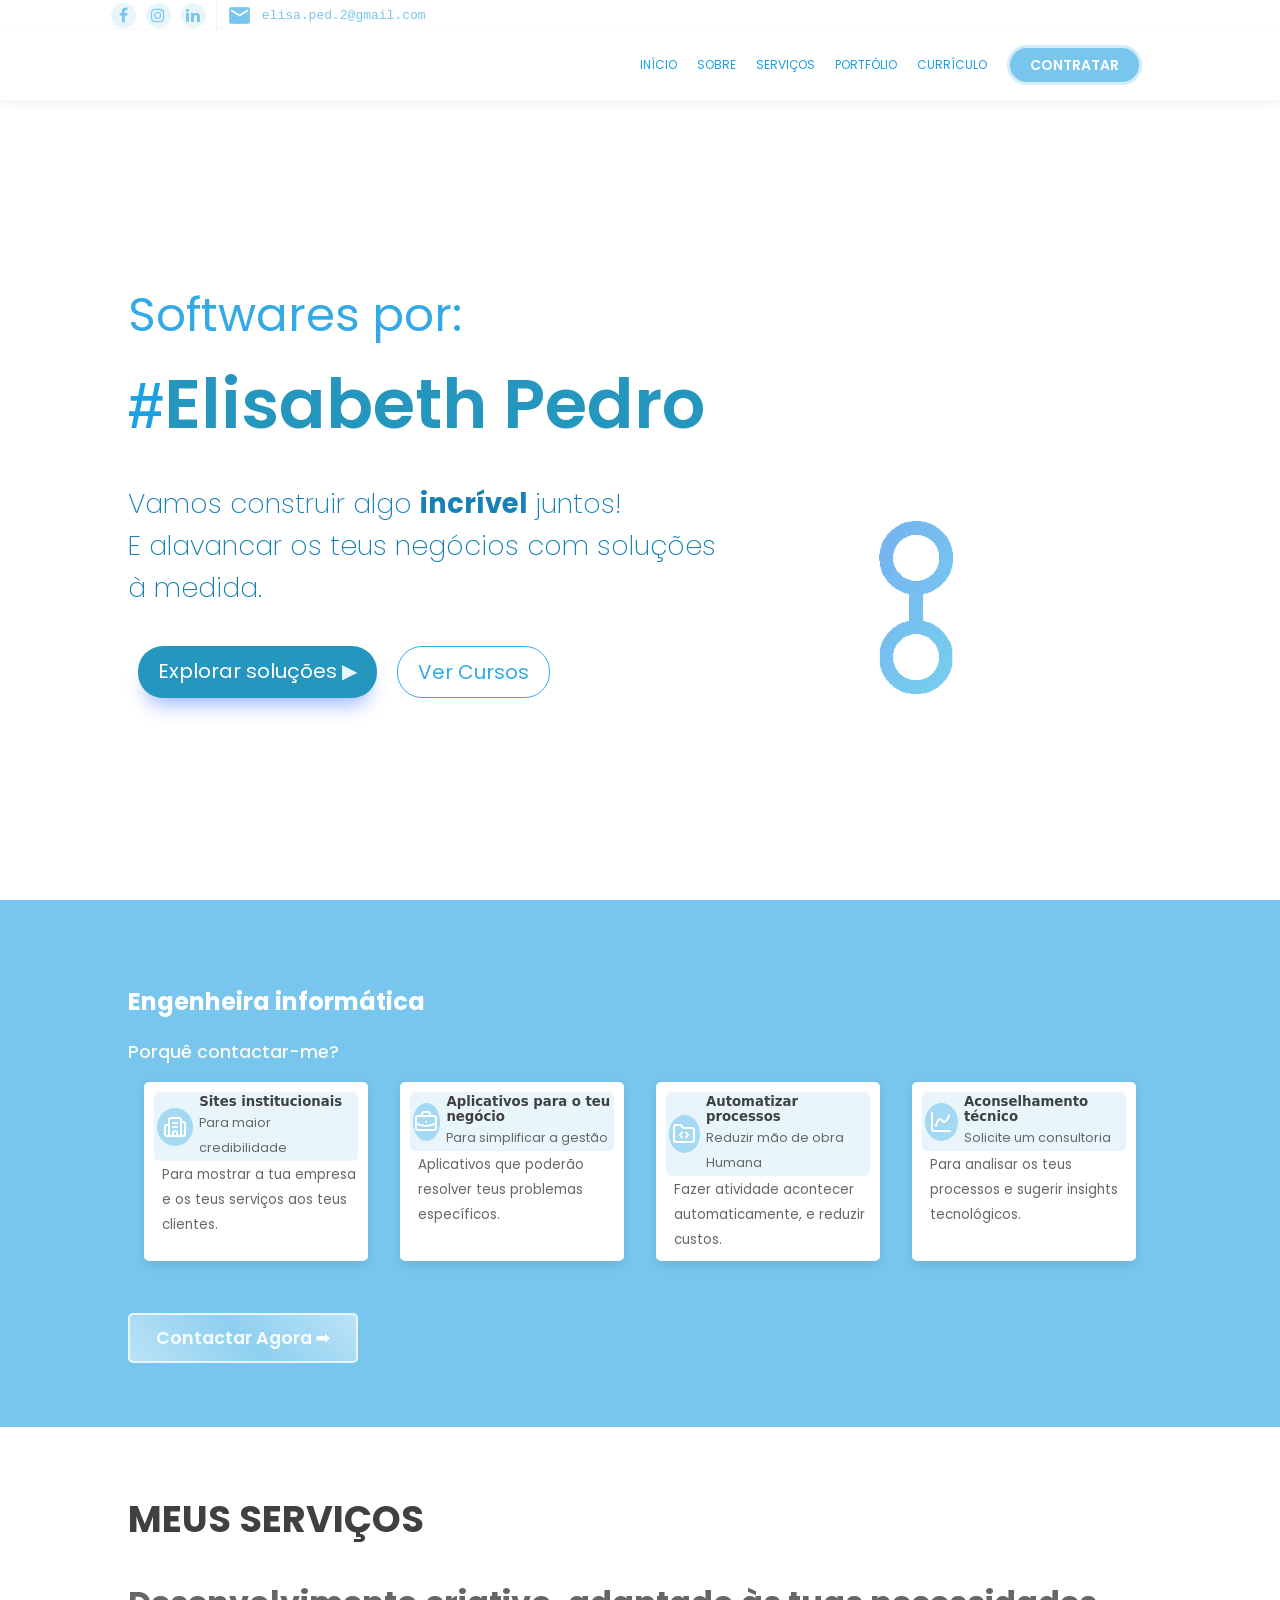
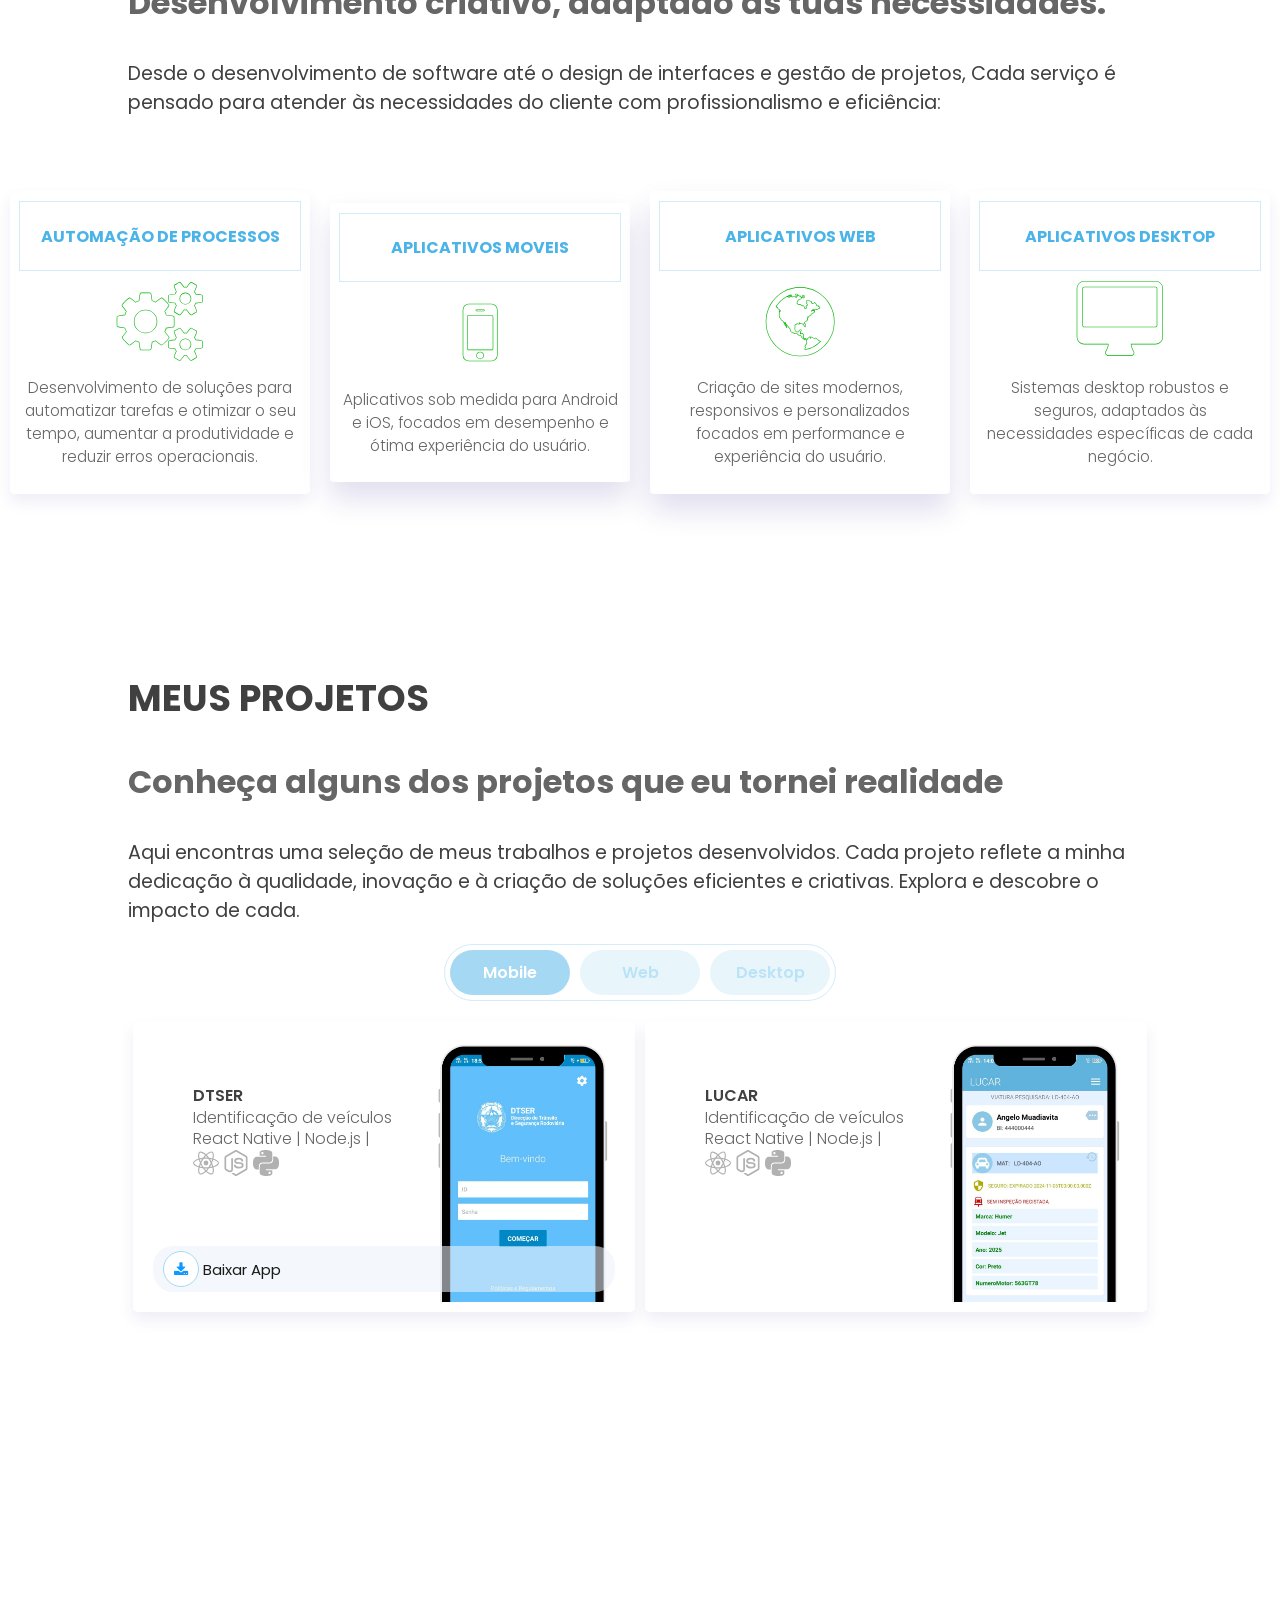
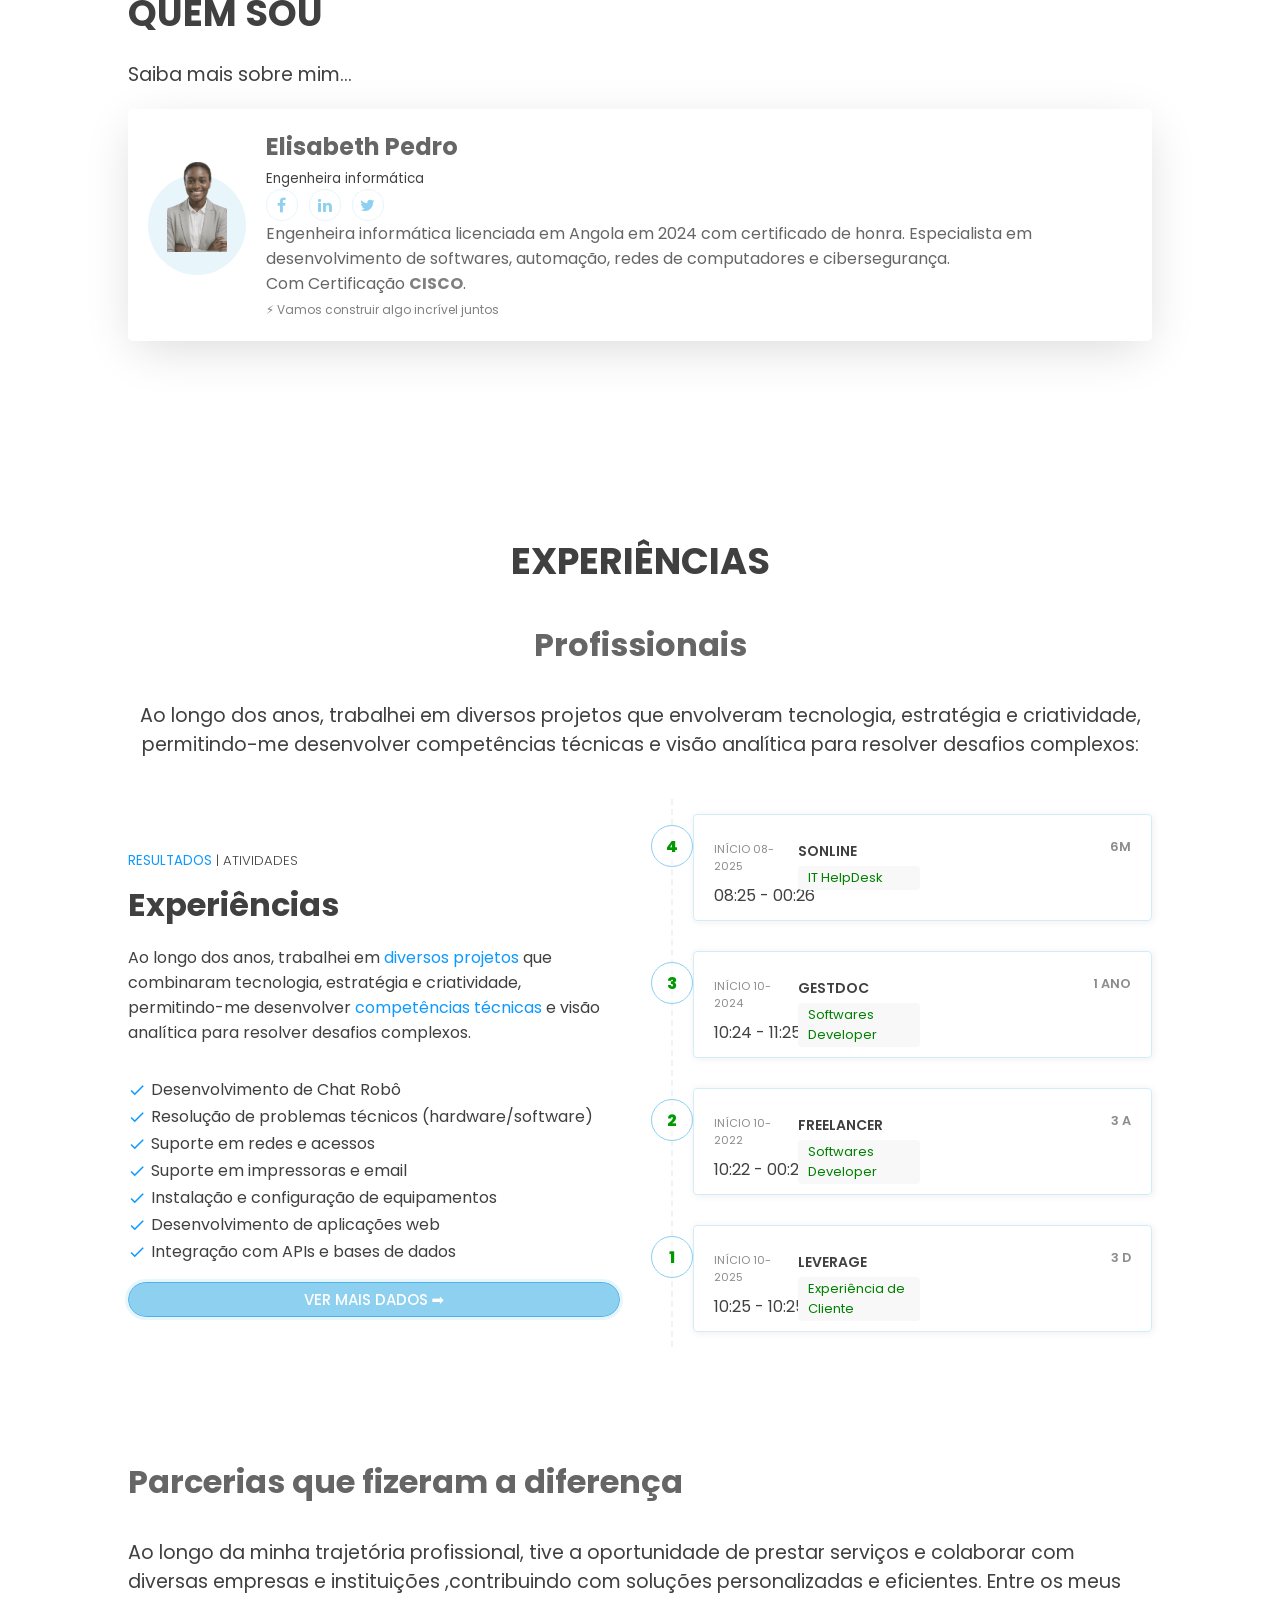
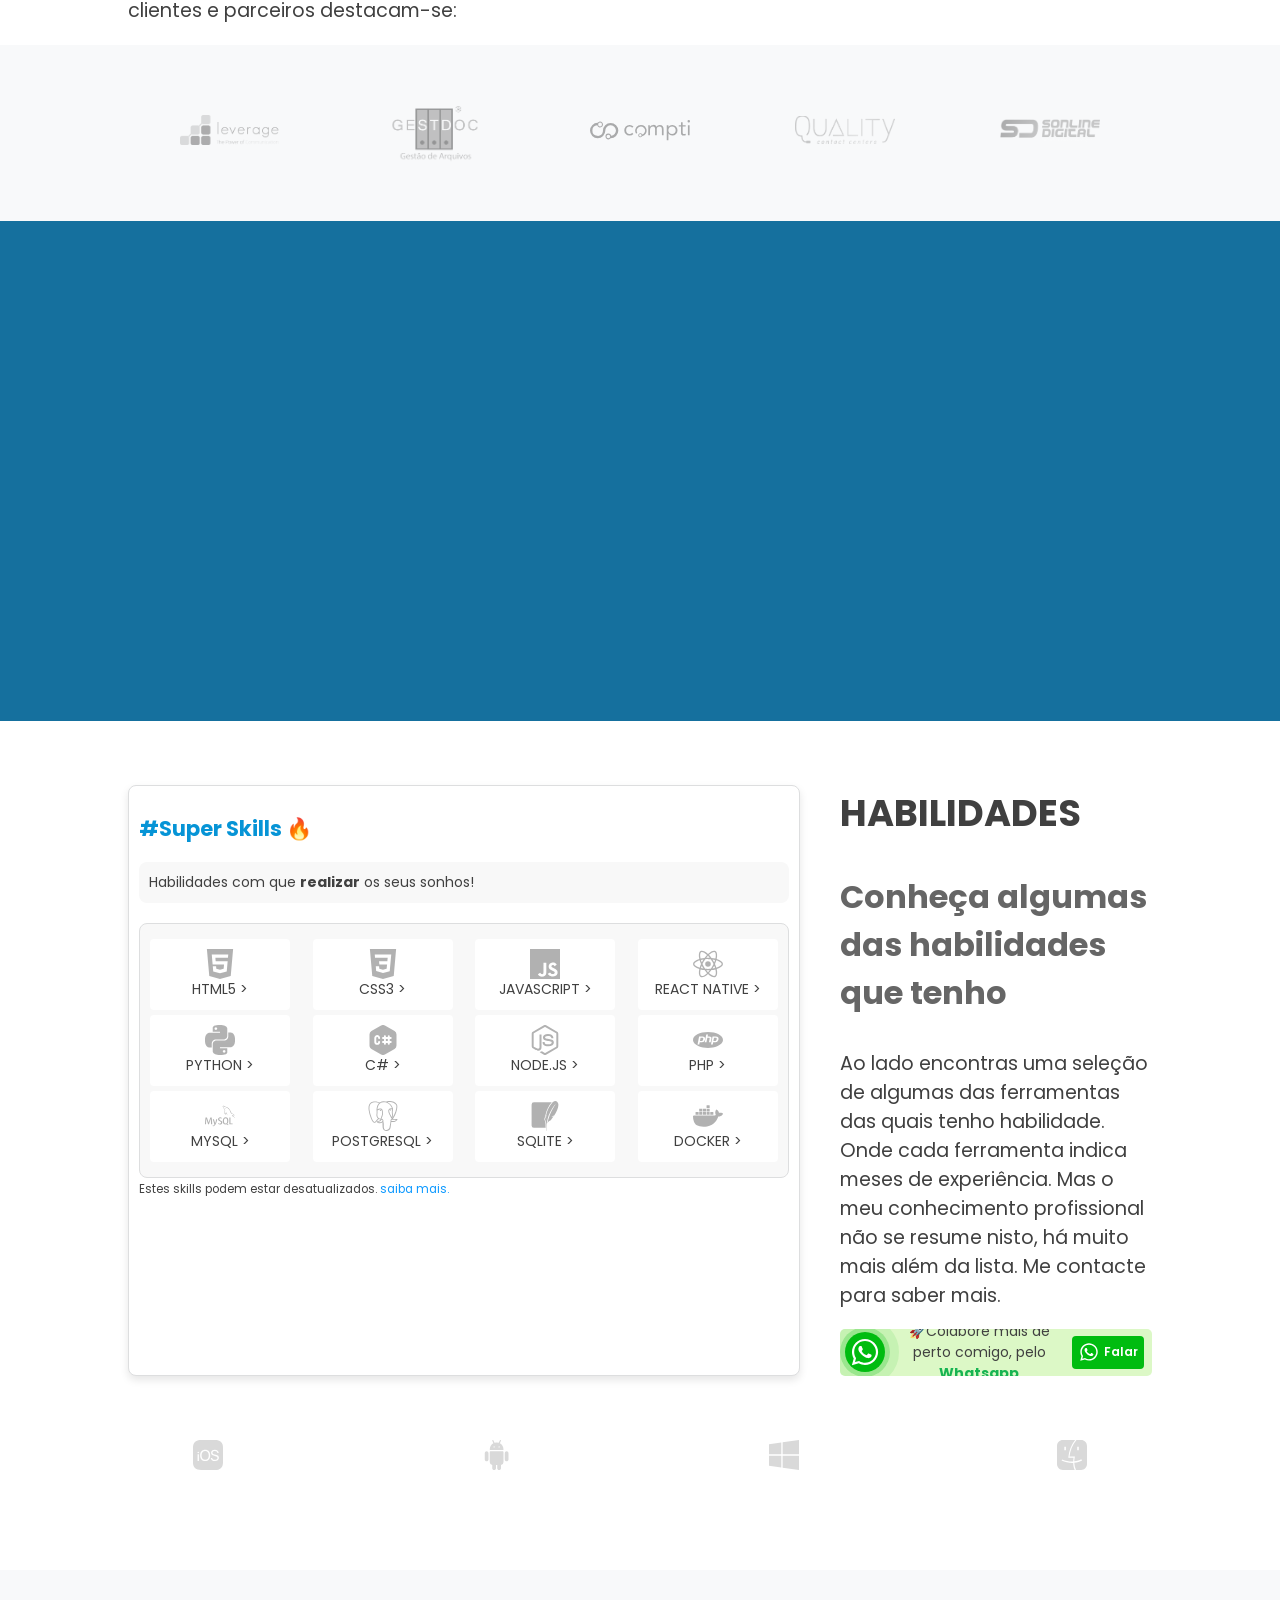
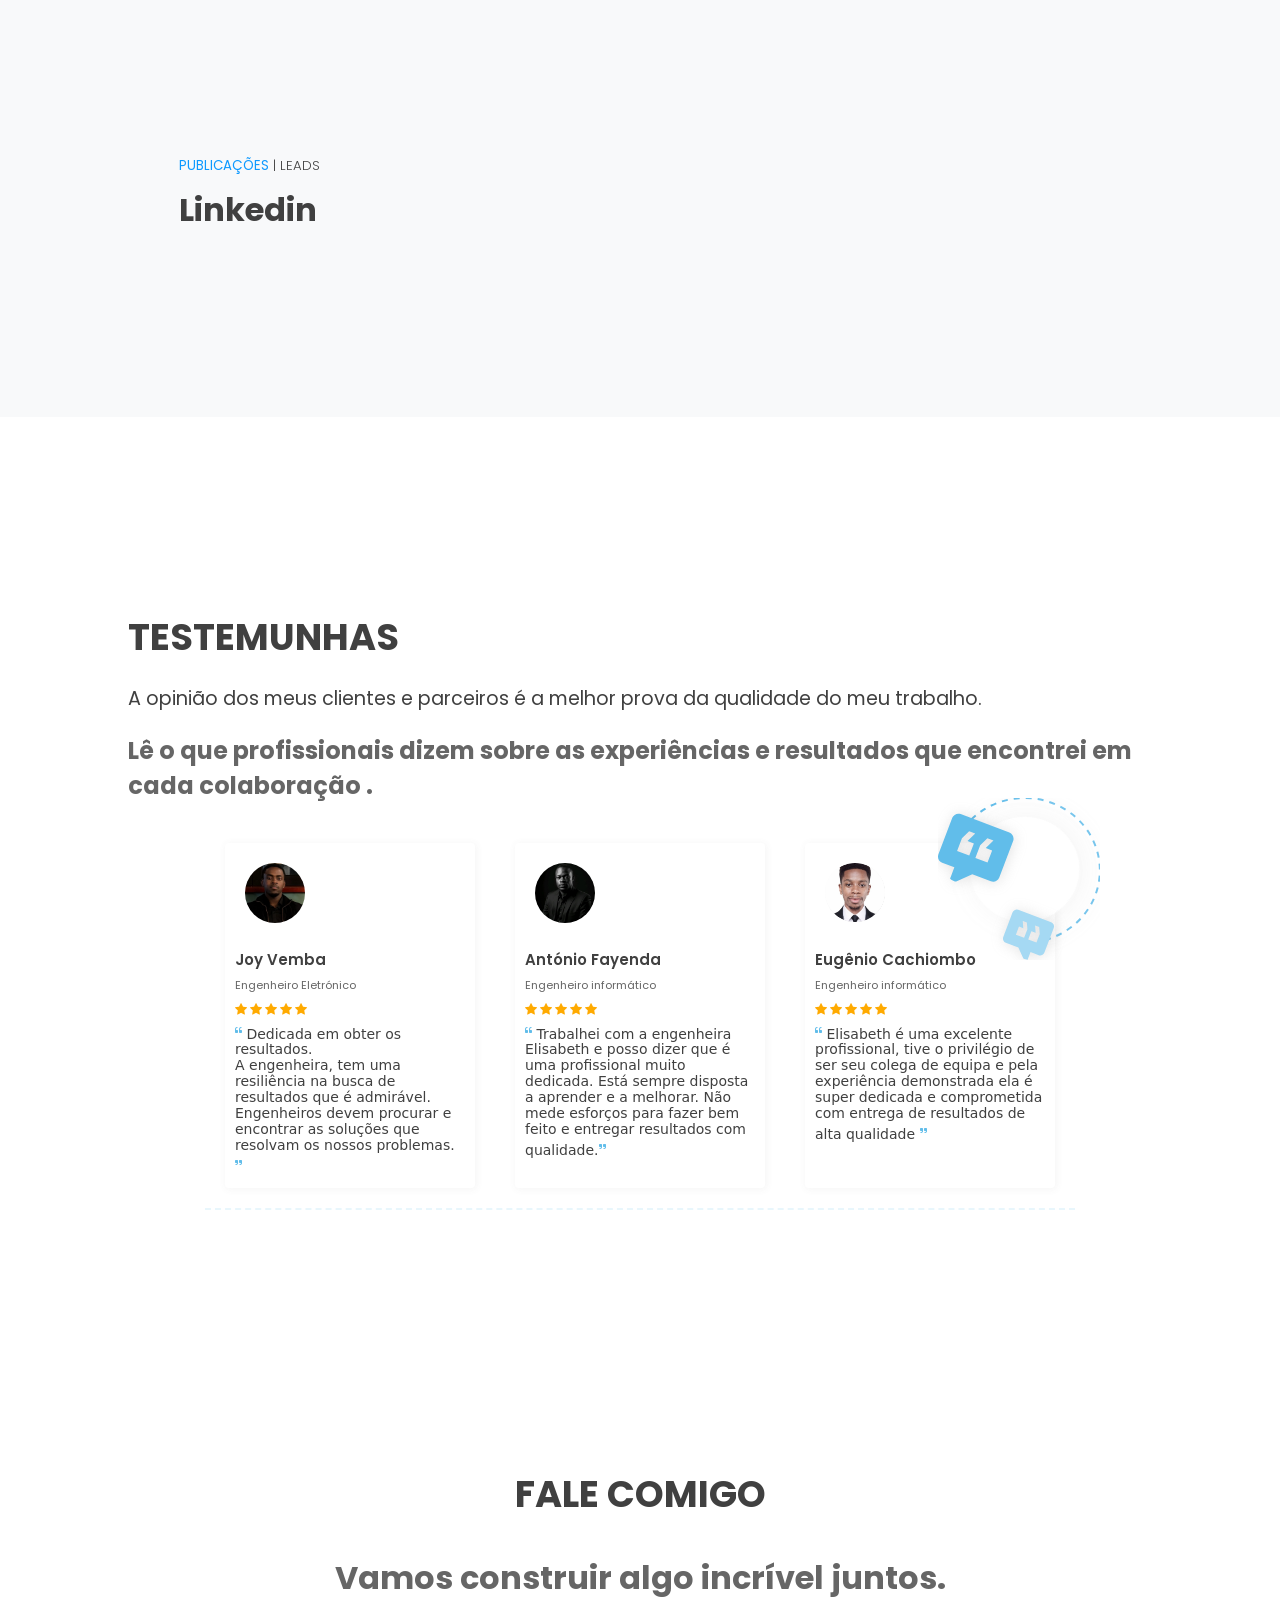
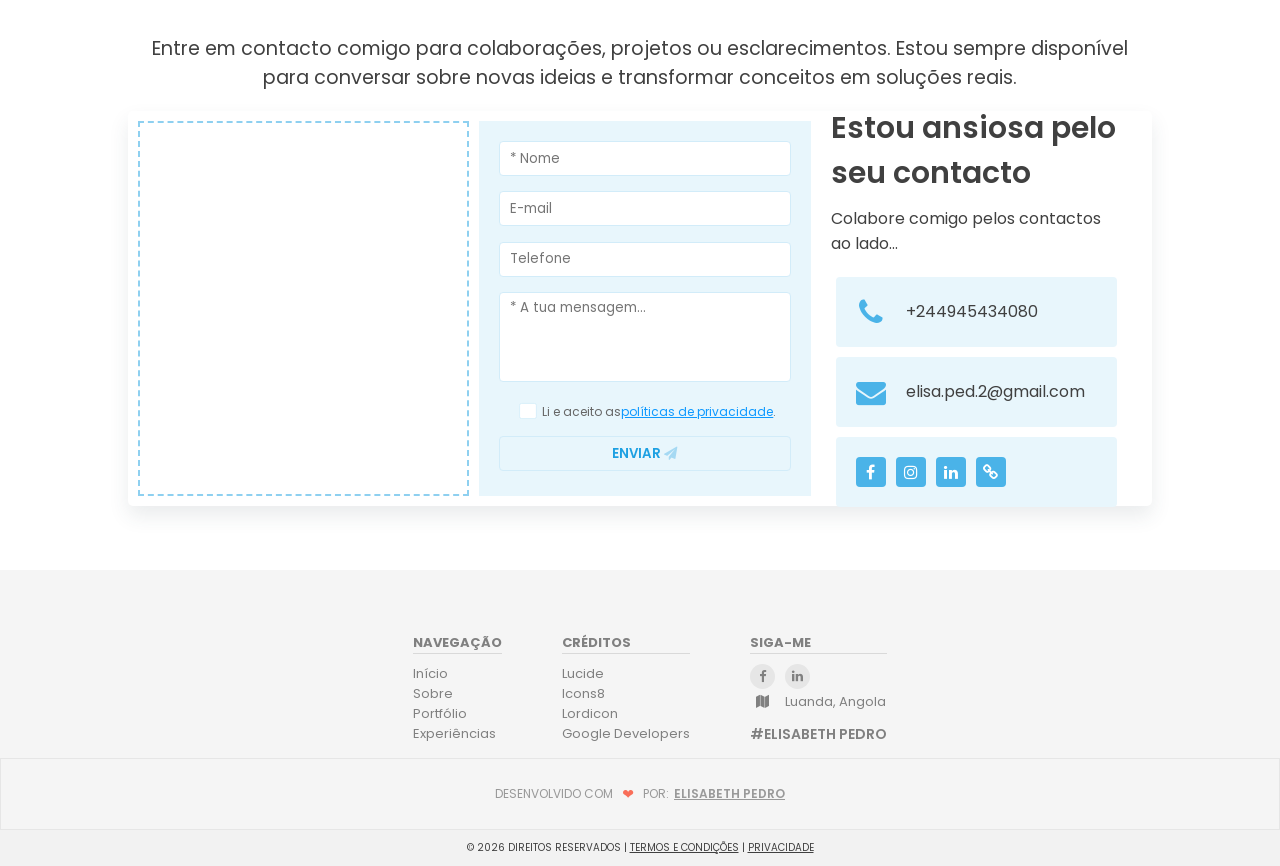
==== commit 0b8f5986: "atualizar o index.html" ====
--- a/index.html
+++ b/index.html
@@ -157,7 +157,7 @@
                     <button-- class=" banner-btn banner-acssoes-btn2">Obter orçamento</button-->
 
                     <a href="#servicos" class="banner-btn banner-acssoes-btn1">Explorar soluções<span>▶</span></a>
-                    <a href="perfil.html" class="banner-btn banner-acssoes-btn2">Obter orçamento</a>
+                    <a href="perfil.html" class="banner-btn banner-acssoes-btn2">Ver Cursos</a>
                 </span>
             </div>
             <div class="banner-image-side">
@@ -674,7 +674,7 @@
                 </div>
             </div>
         </!--section-->
-        <section class=" section section-totais">
+        <!--section class=" section section-totais">
             <div class="div-total">
                 <span>
                     <svg xmlns="http://www.w3.org/2000/svg" width="24" height="24" viewBox="0 0 24 24" fill="none"
@@ -746,6 +746,9 @@
                 <Strong>N</Strong>
                 <small>Soluções de sucesso</small>
             </div>
+        </section-->
+
+        <section class="section section-cursos-cts">
         </section>
 
         <!--div class="div-tittle div-tittle-testemunhas">
@@ -1209,7 +1212,7 @@
                 </!--div-->
                 <div class="testimony-item">
                     <div class="testimony-item-head">
-                        <img src="./assets/icons/user.png" alt="Vemba">
+                        <img src="./assets/images/persons/person1.webp" alt="Vemba">
                         <!--span-- style="display: flex; justify-content: center; flex-direction: column;">
                             <p class="testimony-item-body-tittle">Joy Vemba</p>
                             <small>Engenheiro Eletrónico</small>
@@ -1243,7 +1246,7 @@
                 </div>
                 <div class="testimony-item">
                     <div class="testimony-item-head">
-                        <img src="./assets/icons/user.png" alt="Fayenda">
+                        <img src="./assets/images/persons/person2.jpg" alt="Fayenda">
                         <!--span-- style="display: flex; justify-content: center; flex-direction: column;">
                             <p class="testimony-item-body-tittle">António Fayenda</p>
                             <small>Engenheiro informático</small>
@@ -1276,7 +1279,7 @@
                 </div>
                 <div class="testimony-item">
                     <div class="testimony-item-head">
-                        <img src="./assets/icons/user.png" alt="Caxiombo">
+                        <img src="./assets/images/persons/person3.jpg" alt="Caxiombo">
                         <!--span-- style="display: flex; justify-content: center; flex-direction: column;">
                             <p class="testimony-item-body-tittle">Eugênio Cach.</p>
                             <small>Engenheiro informático</small>
--- a/style/index.css
+++ b/style/index.css
@@ -176,13 +176,11 @@
   --complementar19: #1a1100;
   --complementar20: #000000;
 
-
-
-  --jwwtBlue1:'#3e6ba3';
-  --jwwtBlue2:'#4e7fbc';
-  --jwwtBlue3:'#6b94c7';
-  --jwwtBlueTxt1:'#4477a1';
-  --jwwtBlueTxt2:'#2878bb';
+  --jwwtBlue1: "#3e6ba3";
+  --jwwtBlue2: "#4e7fbc";
+  --jwwtBlue3: "#6b94c7";
+  --jwwtBlueTxt1: "#4477a1";
+  --jwwtBlueTxt2: "#2878bb";
 }
 body {
   margin: 0px;
@@ -1964,10 +1962,19 @@
 
 .section-testimony .testimony-set .testimony-item .testimony-item-head {
   display: flex;
+  height: 100px;
+  width: 100px;
+  align-items: center;
+  justify-content: center;
+  border-radius: 50%;
+  box-sizing: border-box;
+  object-fit: cover;
+  overflow: hidden;
 }
 .section-testimony .testimony-set .testimony-item .testimony-item-head img {
-  max-width: 90px;
-  max-height: 90px;
+  max-width: 60px;
+  max-height: 60px;
+  border-radius: 50%;
 }
 .section-testimony .testimony-set .testimony-item .testimony-item-body {
   padding-left: 10px;
@@ -2158,6 +2165,11 @@
     right: -25px;
     top: -25px;
   }
+}
+/*SECTION-CURSOS CTA*/
+.section-cursos-cts {
+  background-color: var(--mainBlue14);
+  height: 500px;
 }
 /*SECTION ABOUT*/
 .section-about {
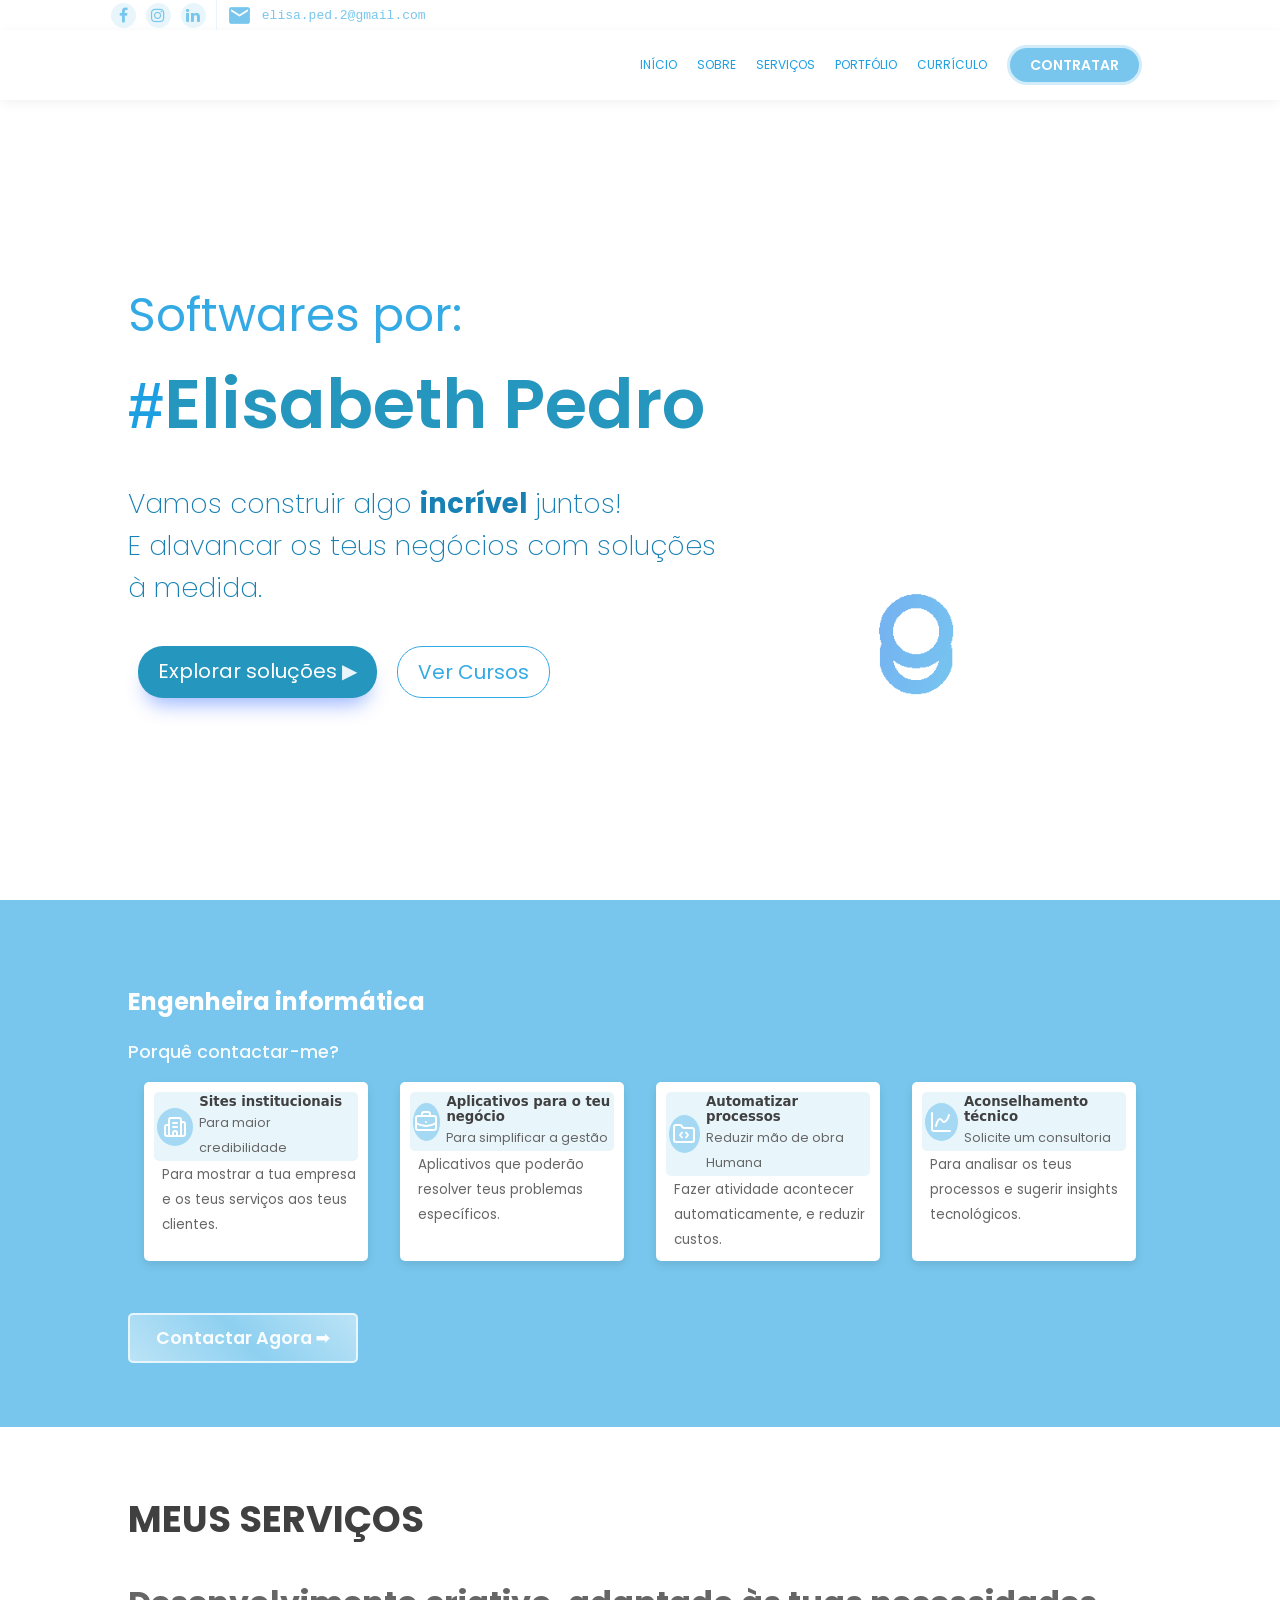
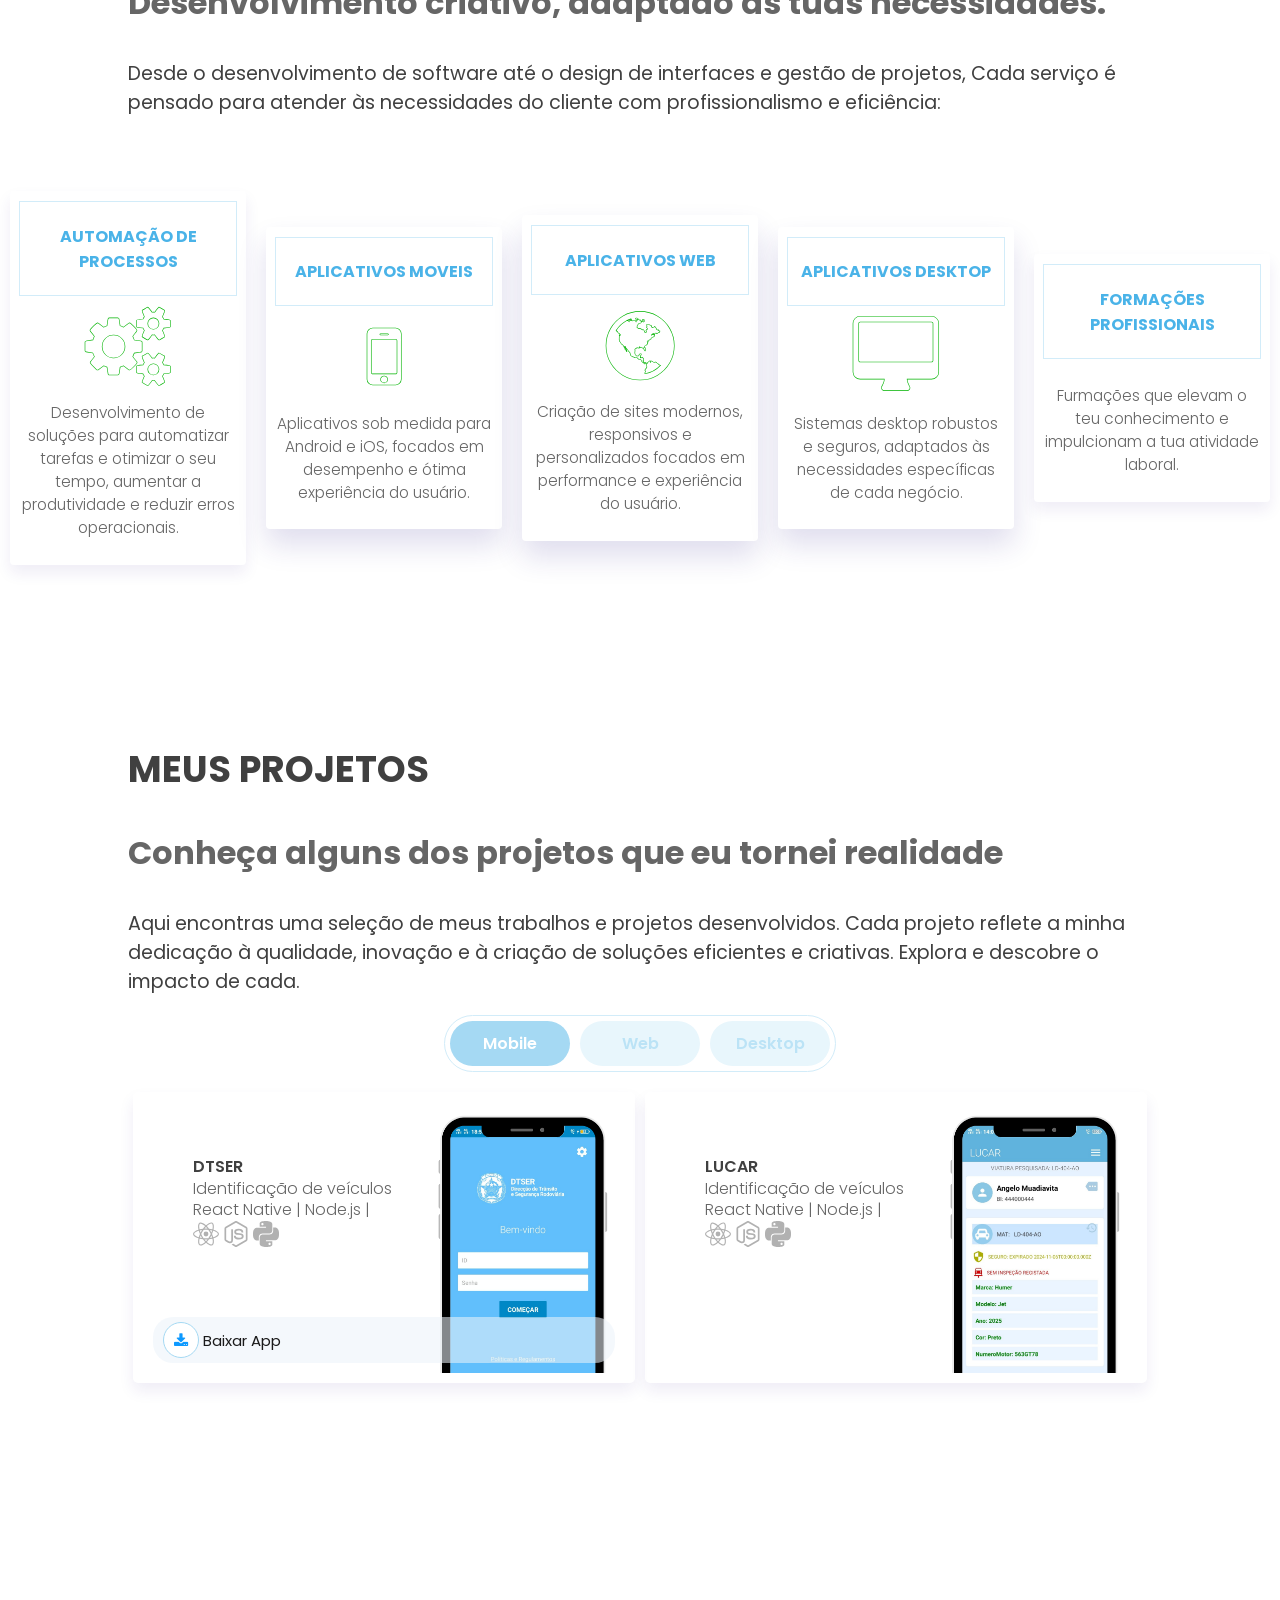
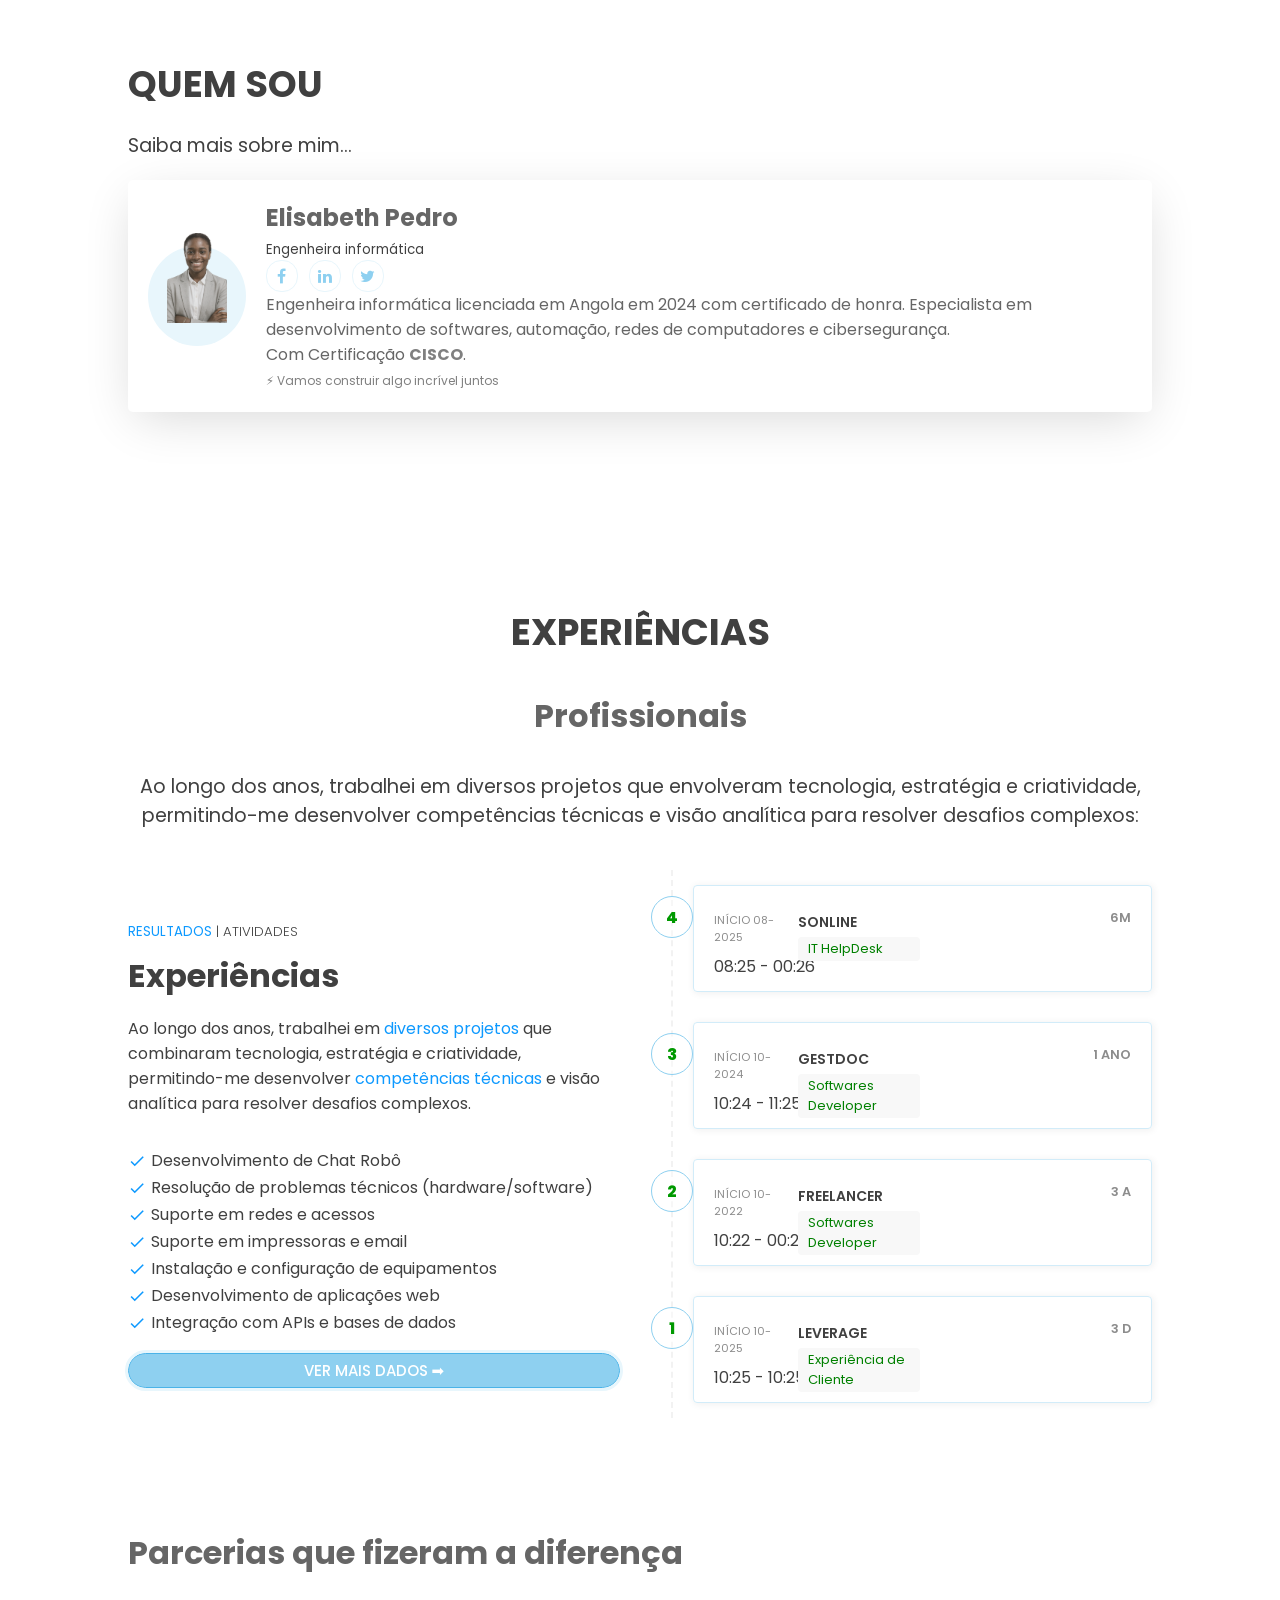
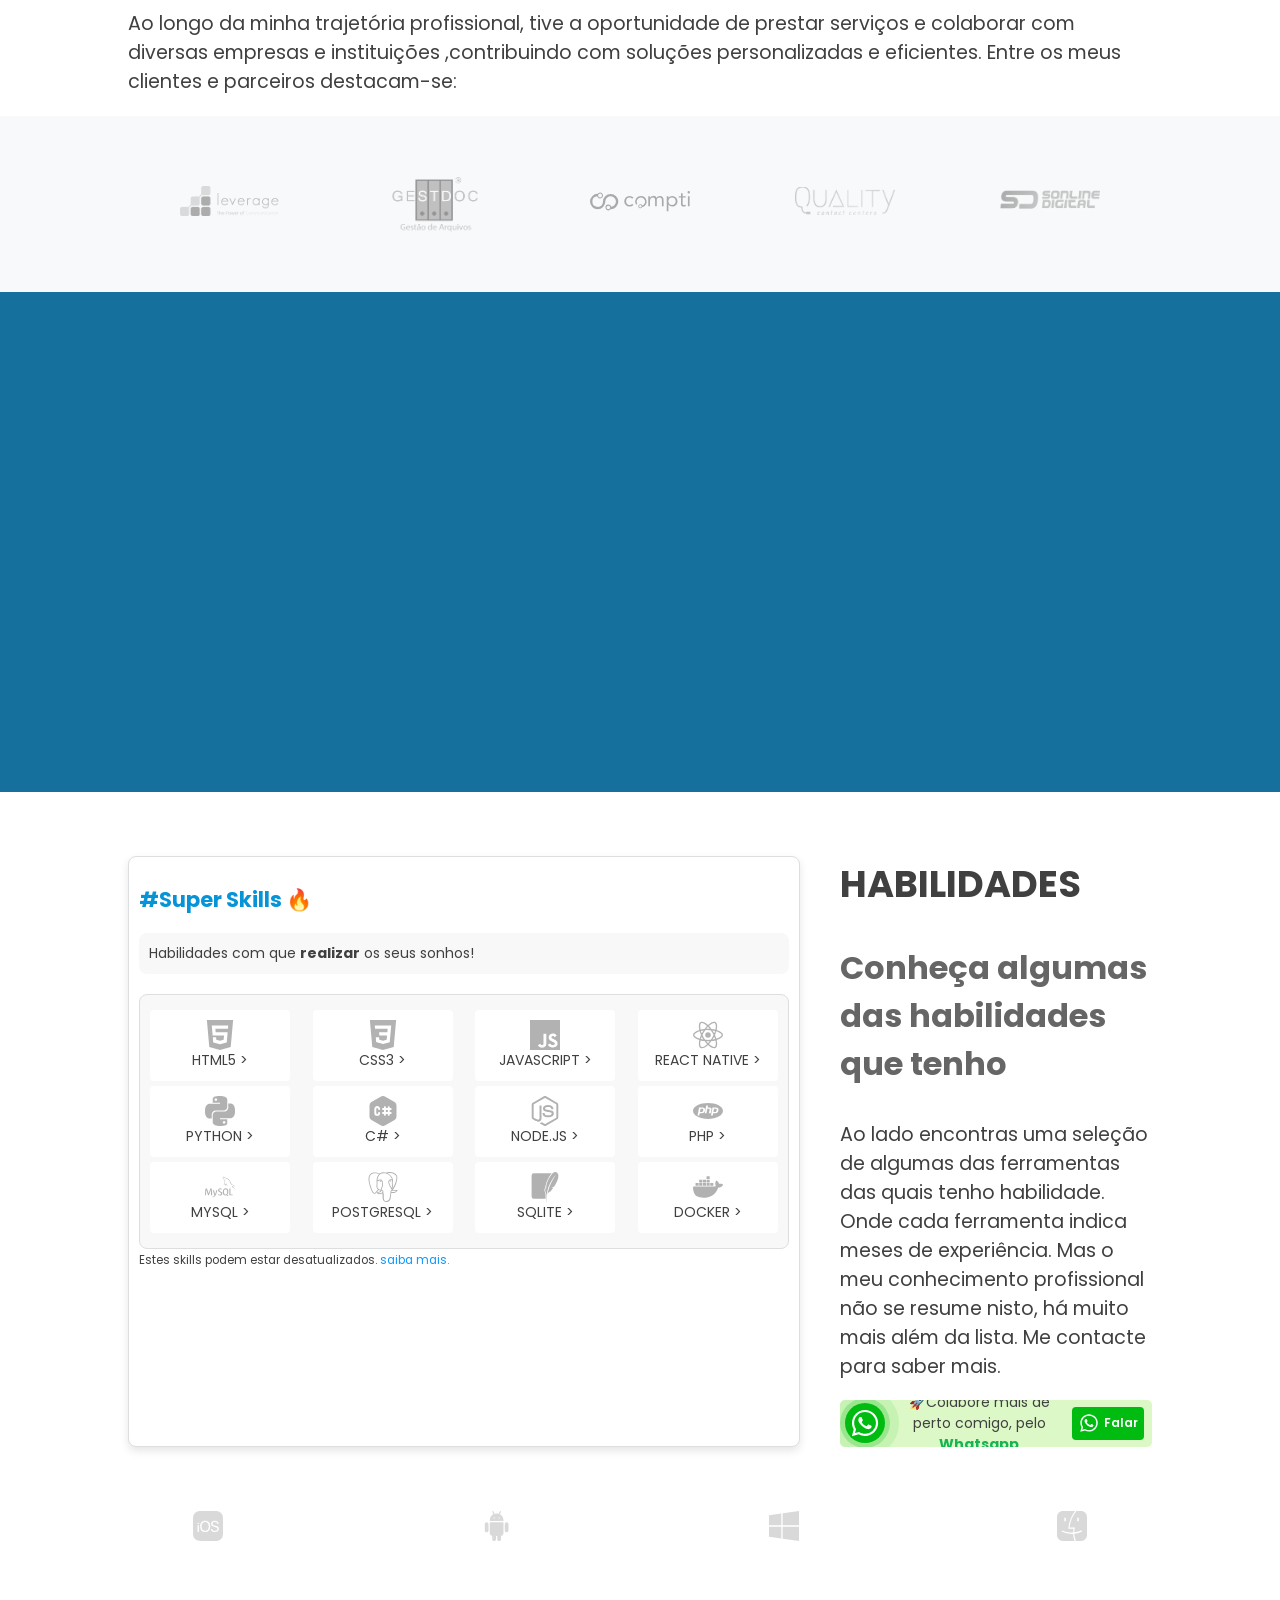
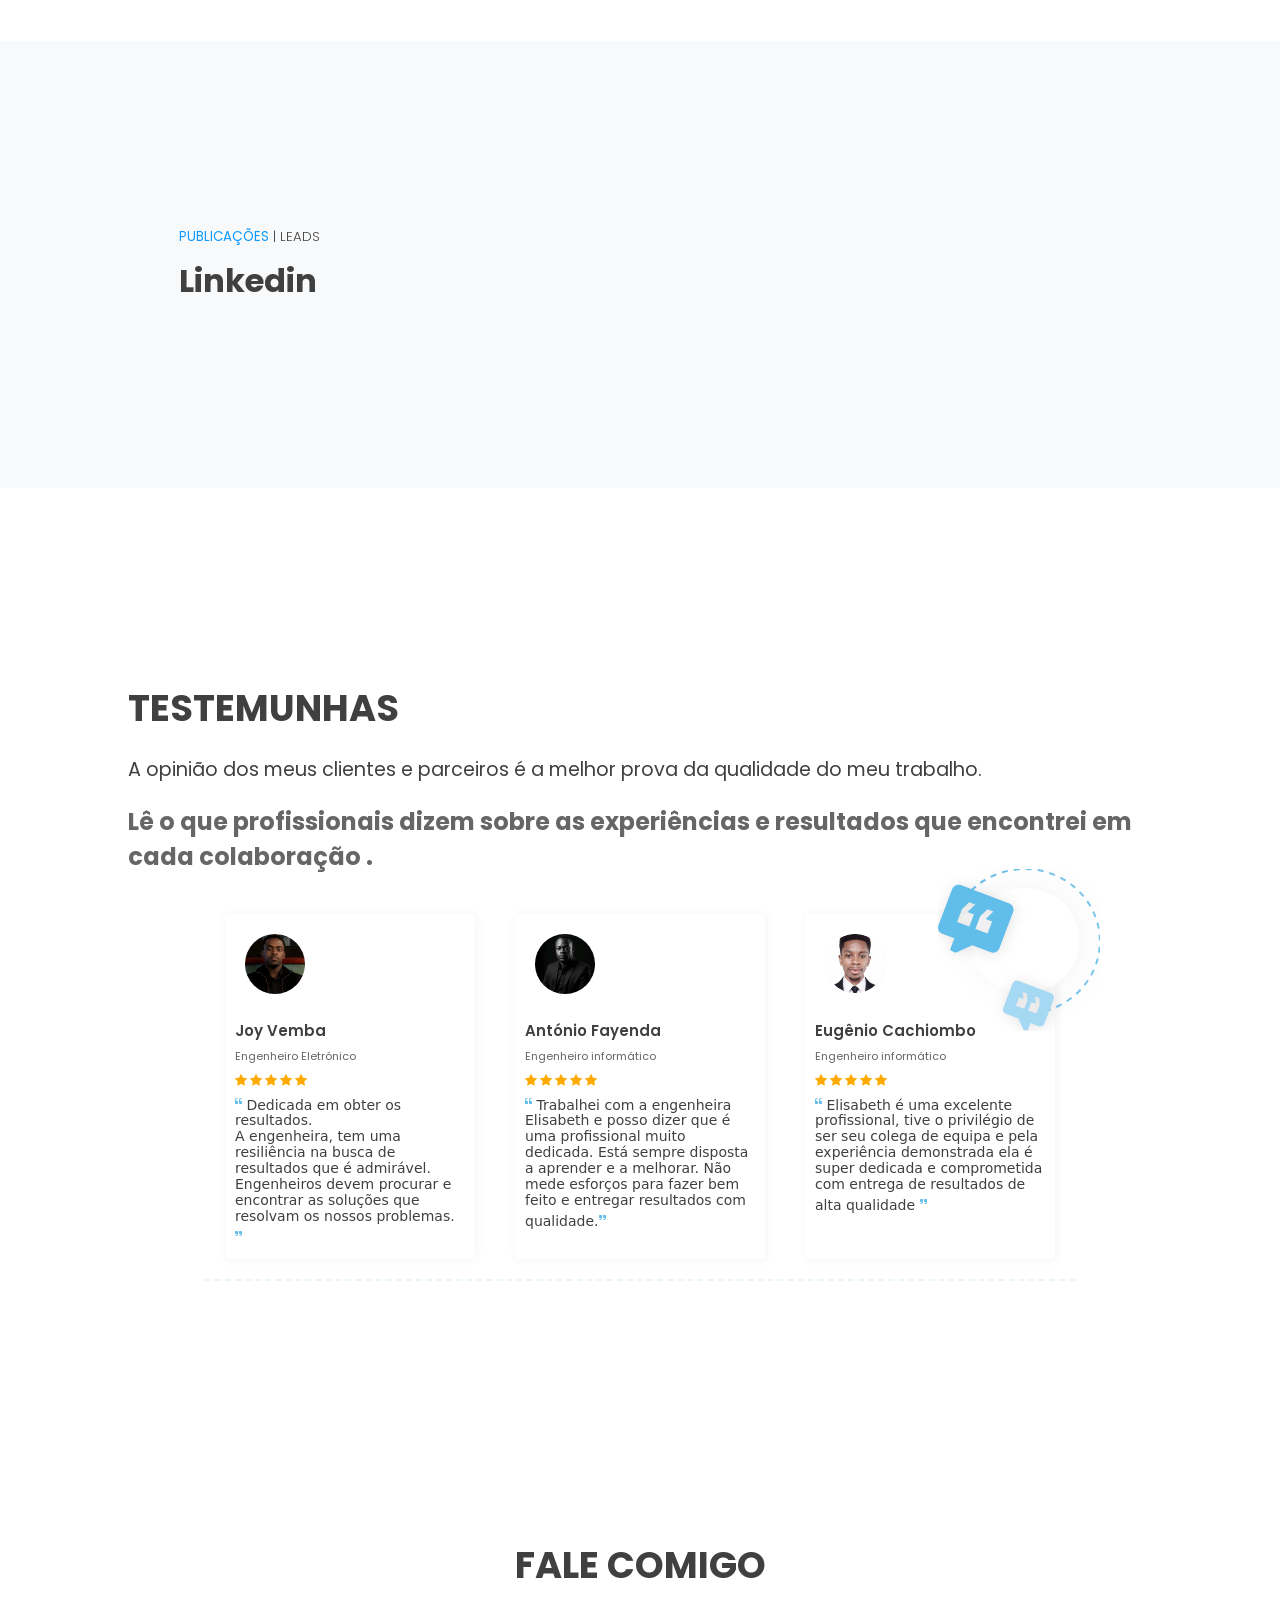
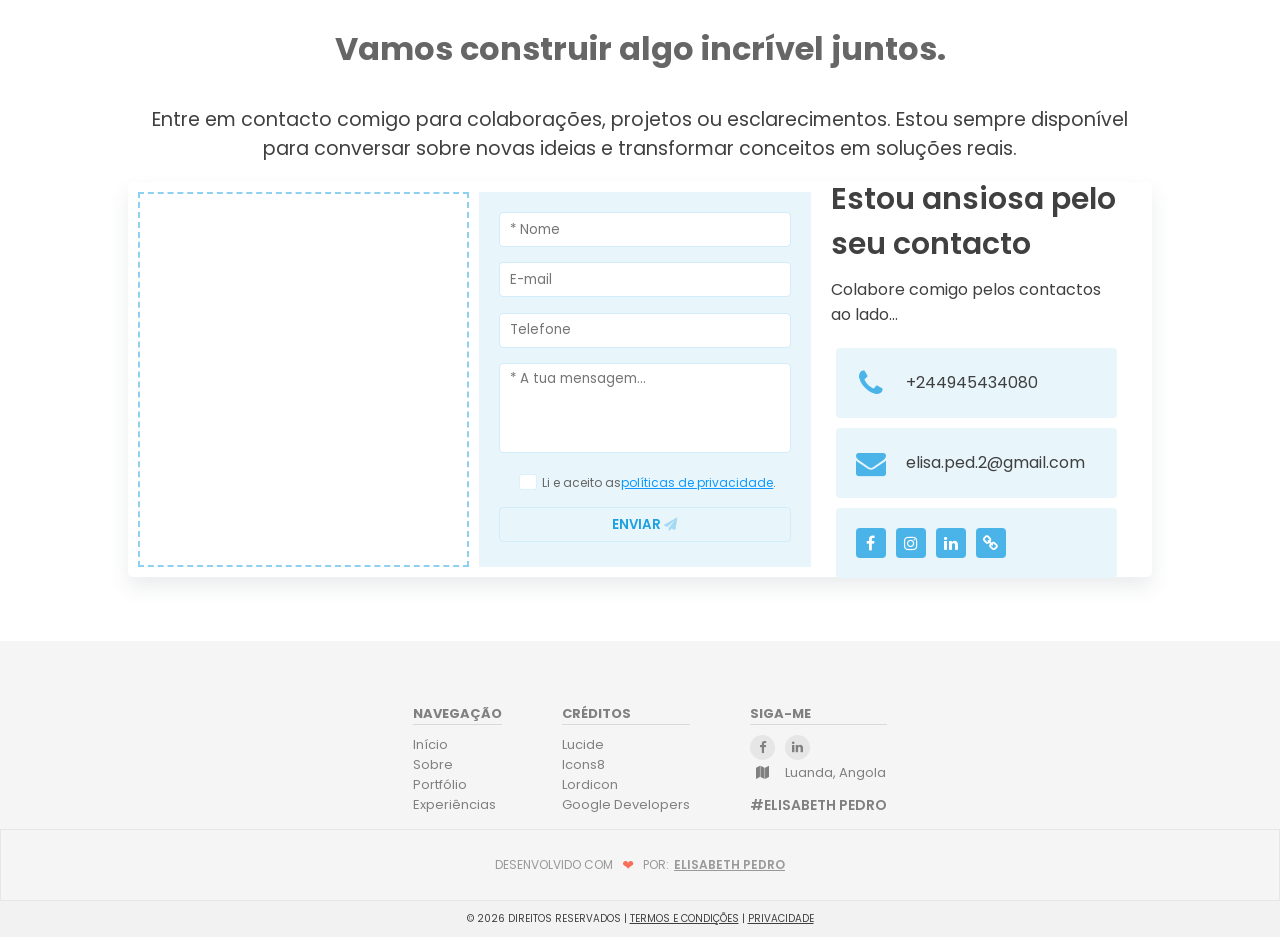
==== commit 2b749cae: "atualizar o index.html" ====
--- a/index.html
+++ b/index.html
@@ -18,7 +18,7 @@
     <div id="top-info">
         <span class="networks-set">
             <a href="#" onclick="mostrarRedeSocialIndisponivel('Facebook')"><i class="fa fa-facebook"></i></a>
-            <a href="#"  onclick="mostrarRedeSocialIndisponivel('Instagram')"><i class="fa fa-instagram"></i></a>
+            <a href="#" onclick="mostrarRedeSocialIndisponivel('Instagram')"><i class="fa fa-instagram"></i></a>
             <a href="https://www.linkedin.com/in/elisain"><i class="fa fa-linkedin"></i></a>
         </span>
         <i class="material-icons top-Email-Icon">email</i>
@@ -364,10 +364,16 @@
                     <path class="cls-1"
                         d="M53.36,69.26l5.92-7.84a6.34,6.34,0,0,0,1.15-5.12L57.58,42.78A10,10,0,0,0,51,35.4l-3.76-1.3c1.34-1.35,2.71-2.7,4.15-4.05a1.44,1.44,0,0,0-.71-2.46c-2.52-.51-5-.93-7.58-1.25a16.63,16.63,0,0,0,.16-2.24v-.72c4.86-1.82,8.14-4.55,8.14-7.42,0-3-3.1-4.55-8.57-5.27A49.44,49.44,0,0,0,40.21,3,4.65,4.65,0,0,0,37.3.34c-2.24-.69-4.78.43-6.51,1.49a1,1,0,0,1-.94,0C28.1.83,25.55-.22,23.3.5a4.93,4.93,0,0,0-2.94,2.77,50.13,50.13,0,0,0-2.55,7.42c-5.46.72-8.56,2.24-8.56,5.27,0,2.87,3.27,5.6,8.14,7.42v.72a16.63,16.63,0,0,0,.15,2.24q-3.79.48-7.58,1.25a1.45,1.45,0,0,0-1.1,1,1.47,1.47,0,0,0,.4,1.45c1.44,1.35,2.81,2.7,4.14,4.05L9.65,35.4a10,10,0,0,0-6.54,7.38L.26,56.3a6.3,6.3,0,0,0,1.15,5.12l5.92,7.84.24,5.33a3.9,3.9,0,0,0,.62,1.92A3.9,3.9,0,0,0,11,83.16H49.72a3.9,3.9,0,0,0,2.77-6.65,3.71,3.71,0,0,0,.62-1.92ZM12.13,16c0-.85,1.71-1.66,4.57-2.18l.39-.07a14.91,14.91,0,0,0-.32,2.11,1.45,1.45,0,0,0,2.89,0A48.61,48.61,0,0,1,23,4.46a1.91,1.91,0,0,1,1.2-1.21c.95-.31,2.49.08,4.22,1.08a3.85,3.85,0,0,0,3.87,0c1.72-1,3.24-1.48,4.18-1.2a1.81,1.81,0,0,1,1.13,1.14A49.35,49.35,0,0,1,41,15.82a1.44,1.44,0,0,0,2.88,0,13.51,13.51,0,0,0-.32-2.11l.4.07c2.86.52,4.57,1.33,4.57,2.18,0,2.37-7.51,6.75-18.22,6.75S12.13,18.33,12.13,16Zm28.28,8.33a15.09,15.09,0,0,1-6.64,12.08l-1.53,1.08a3.47,3.47,0,0,1-3.79,0l-1.54-1.08a15.11,15.11,0,0,1-6.63-12.08,39.17,39.17,0,0,0,10.06,1.3A39.25,39.25,0,0,0,40.41,24.29Zm9.31,56H11a1,1,0,0,1,0-2H49.72a1,1,0,1,1,0,2Zm.51-5.81a.93.93,0,0,1-.93.89H11.39a.94.94,0,0,1-.94-.89l-1-21.74A1,1,0,0,1,9.7,52a1,1,0,0,1,.68-.29H50.3a.94.94,0,0,1,.94,1Zm.07-25.61H10.38a3.81,3.81,0,0,0-3.81,4l.52,11.32L3.7,59.69a3.48,3.48,0,0,1-.62-2.79L5.51,45.38l.42-2a7.15,7.15,0,0,1,4.65-5.25c1.71-.58,3.38-1.16,5-1.74.88.93,1.75,1.86,2.6,2.81a1.43,1.43,0,0,0,1.07.47,1.41,1.41,0,0,0,1-.37,1.44,1.44,0,0,0,.11-2c-2.26-2.51-4.59-4.93-7.08-7.36,1.63-.29,3.27-.54,4.9-.74a18.48,18.48,0,0,0,7.09,9.58l1.54,1.07a6.26,6.26,0,0,0,7.09,0l1.53-1.07a18.45,18.45,0,0,0,7.1-9.58c1.63.2,3.26.45,4.9.74-2.5,2.43-4.83,4.86-7.08,7.36a1.44,1.44,0,0,0,2.14,1.93c.85-.95,1.72-1.88,2.59-2.81l5,1.74a7.16,7.16,0,0,1,4.66,5.25L57.61,56.9A3.49,3.49,0,0,1,57,59.69L53.6,64.17l.52-11.32a3.81,3.81,0,0,0-3.82-4Z" />
                     <path class="cls-1"
-                        d="M30.34,60A3.69,3.69,0,1,0,34,63.68,3.68,3.68,0,0,0,30.34,60Zm0,4.48a.8.8,0,1,1,.8-.8A.8.8,0,0,1,30.34,64.48Z" />
-                </!--svg-->
-                <p>Sistemas desktop robustos e seguros, adaptados às necessidades específicas de cada negócio.<!-- ,com alta
-                    performance e confiabilidade.--></p>
+                        d="M30.34,60A3.69,3.69,0,1,0,34,63.68,3.68,3.68,0,0,0,30.34,60Zm0,4.48a.8.8,0,1,1,.8-.8A.8.8,0,0,1,30.34,64.48Z"/>
+                </svg-->
+                <p>Sistemas desktop robustos e seguros, adaptados às necessidades específicas de cada negócio.</p>
+            </div>
+            <div class="card card-services animado">
+                <div class="card-services-head">
+                    <h4>FORMAÇÕES PROFISSIONAIS</h4>
+                </div>
+                <i class="fa fa-chalkboard"></i>
+                <p>Furmações que elevam o teu conhecimento e impulcionam a tua atividade laboral.</p>
             </div>
         </section>
         <section class="section section-portfolio">
@@ -1419,7 +1425,8 @@
                 <div class="contacts" id="lista-contactos">
                     <p class="contacts-txt1">Estou ansiosa pelo seu contacto</p>
                     <p class="contacts-txt2"> Colabore comigo pelos contactos ao lado...</p>
-                    <a href="tel:+244945434080" class="contacts-item animado"><i class="fa-icon2 fa fa-phone"></i>+244945434080</a>
+                    <a href="tel:+244945434080" class="contacts-item animado"><i
+                            class="fa-icon2 fa fa-phone"></i>+244945434080</a>
                     <div class="contacts-item animado"><i class="fa-icon2 fa fa-envelope"></i> elisa.ped.2@gmail.com
                     </div>
                     <div class="contacts-item animado">
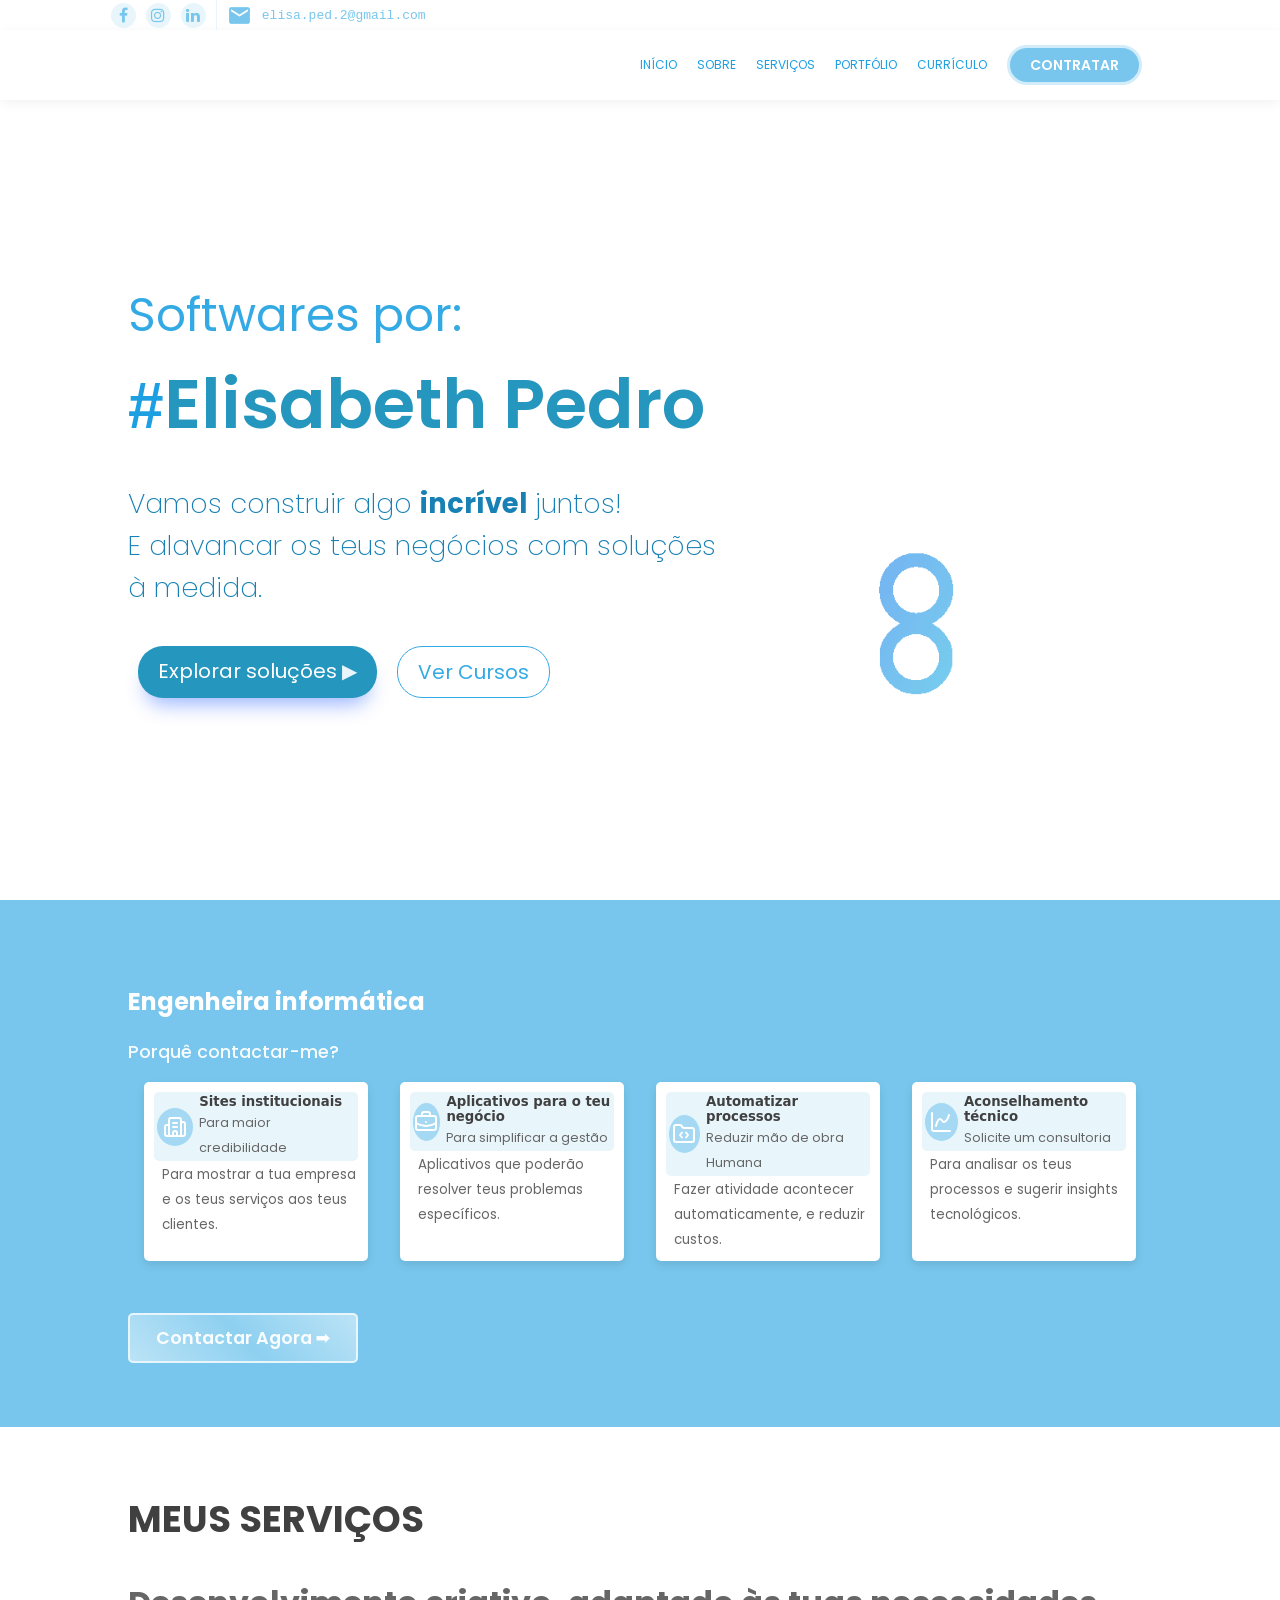
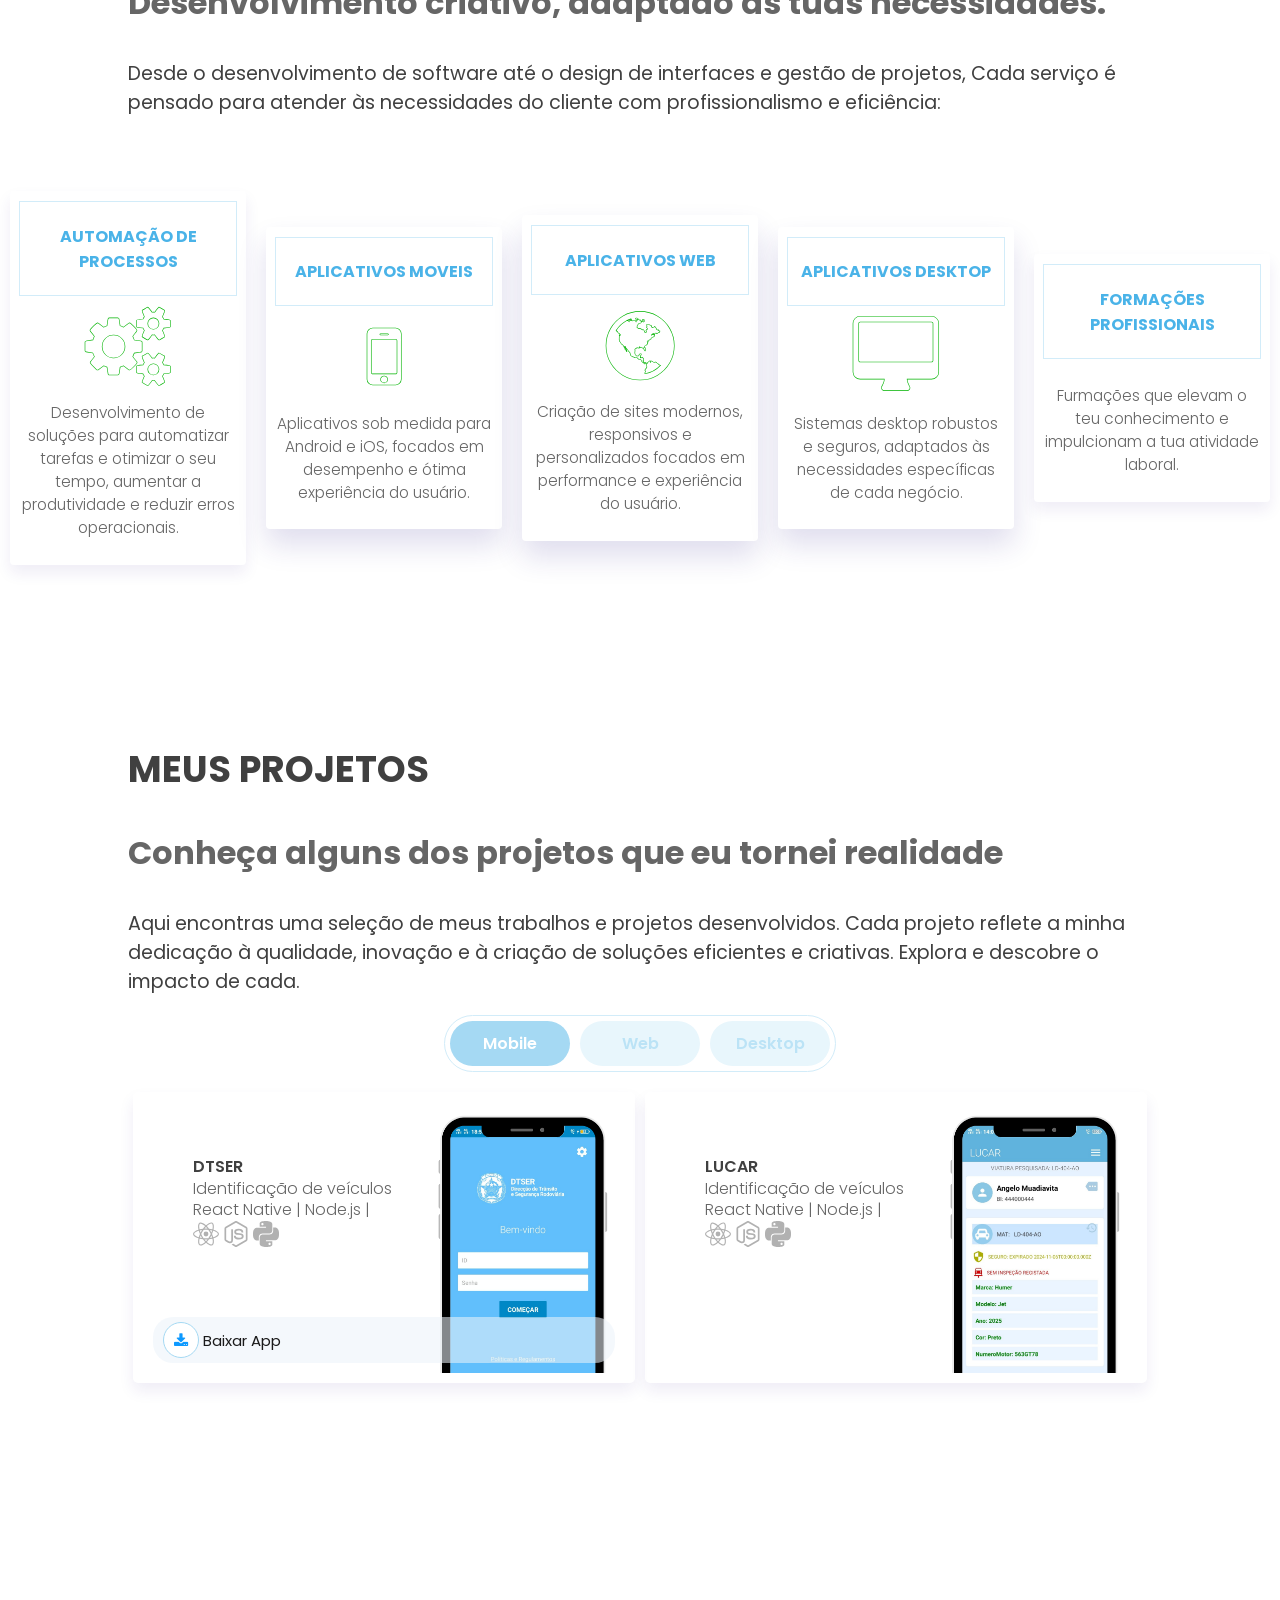
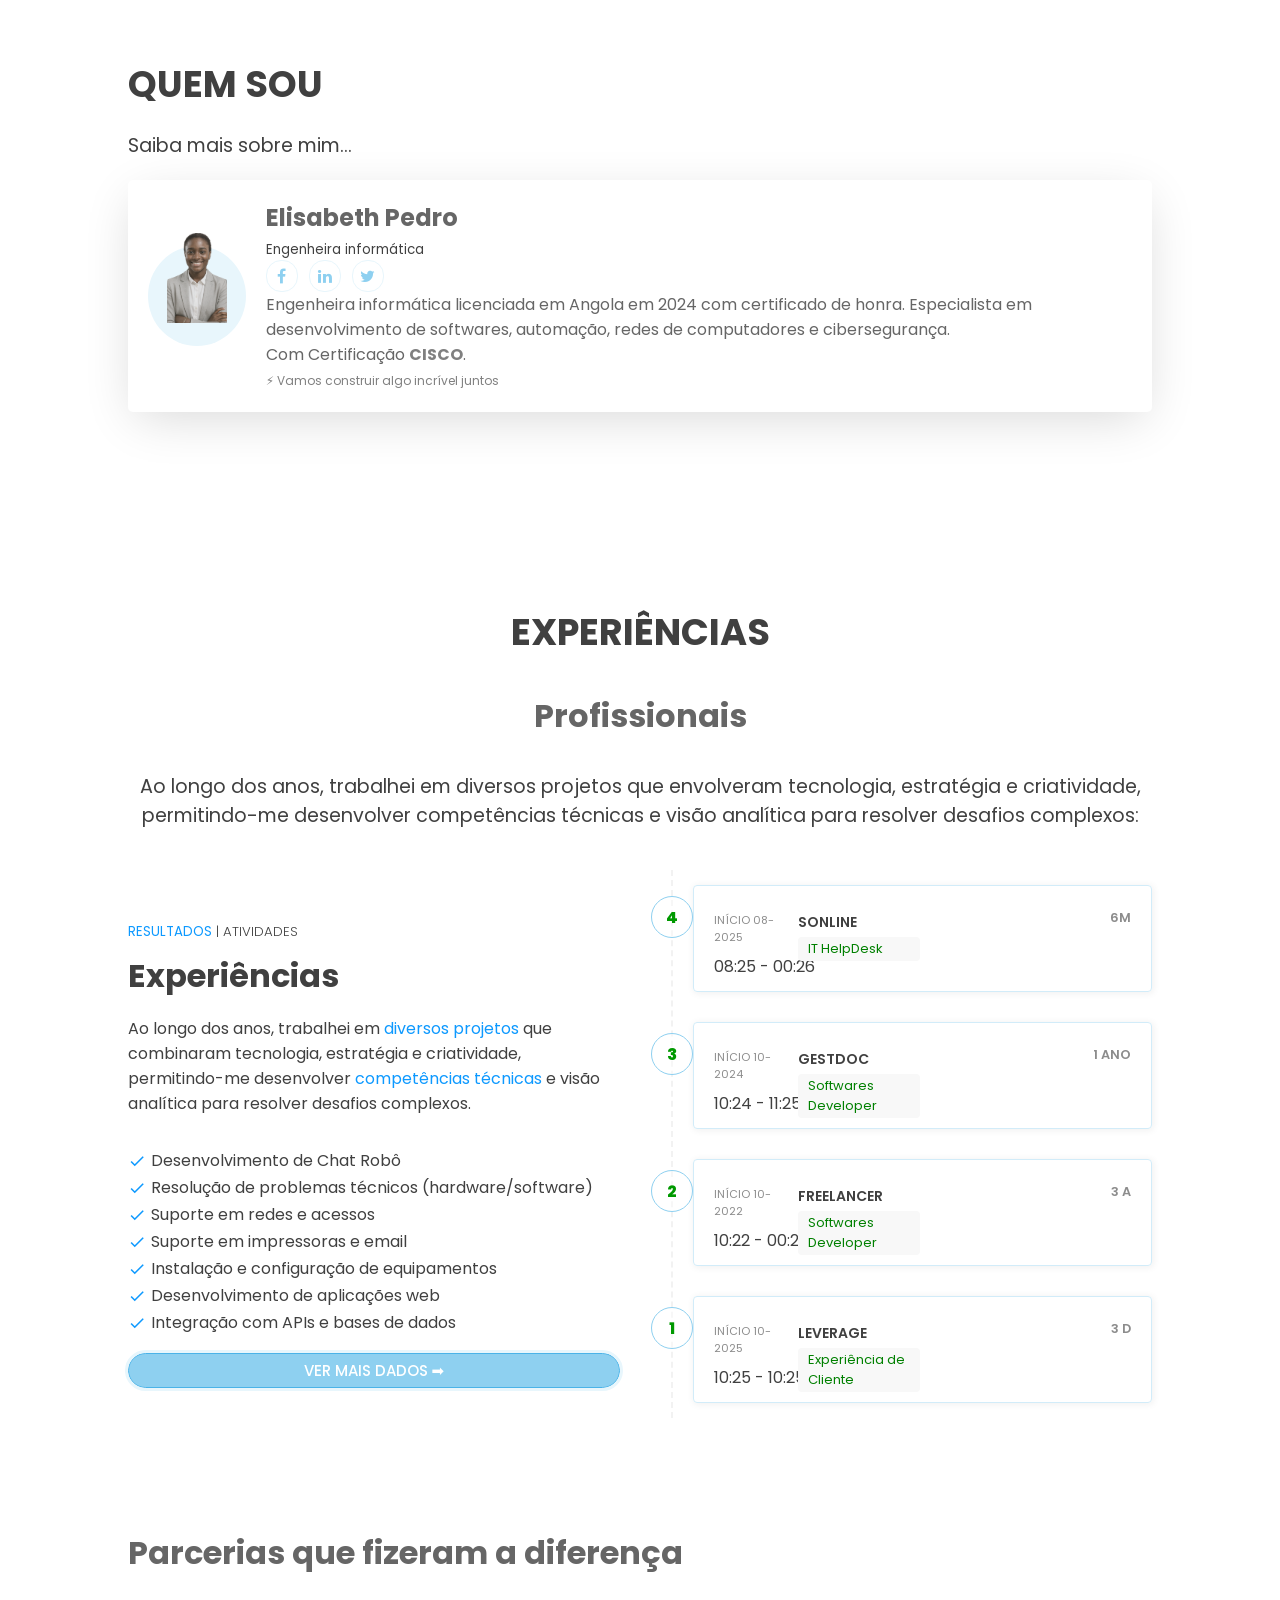
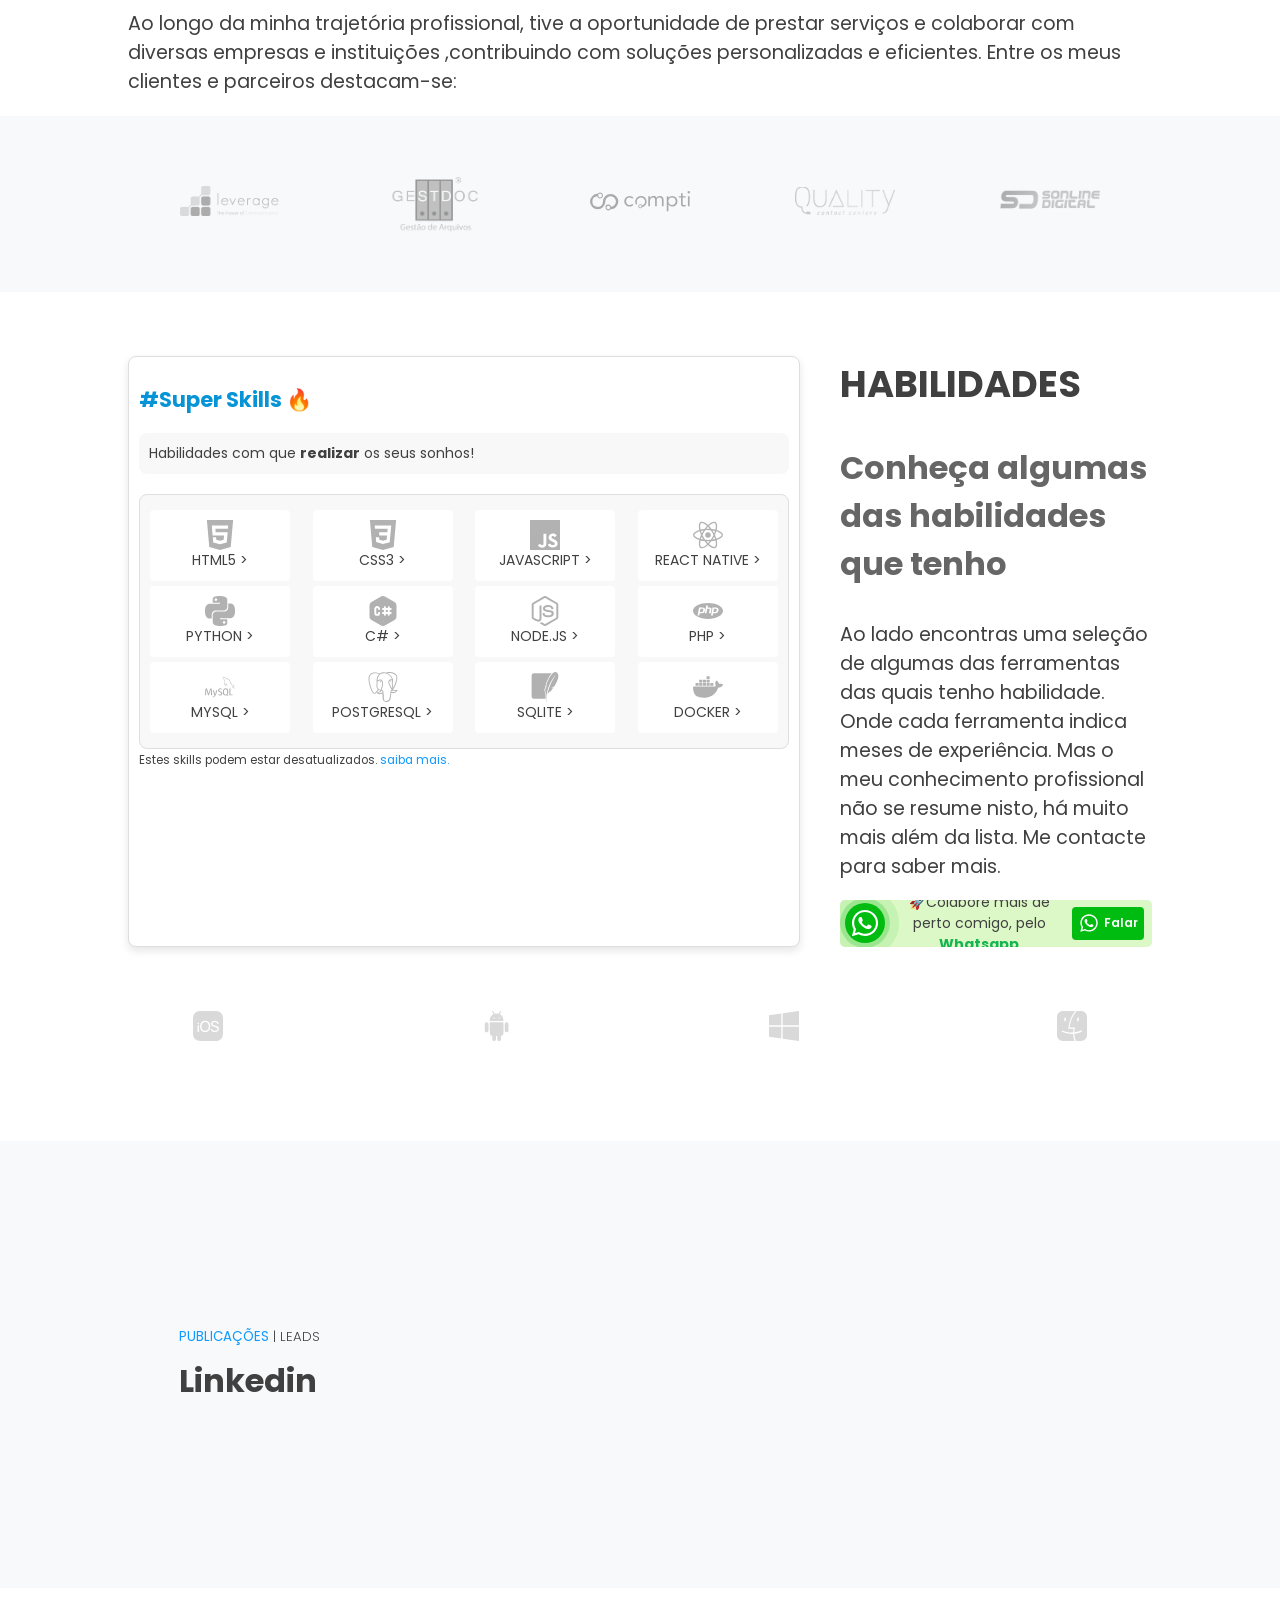
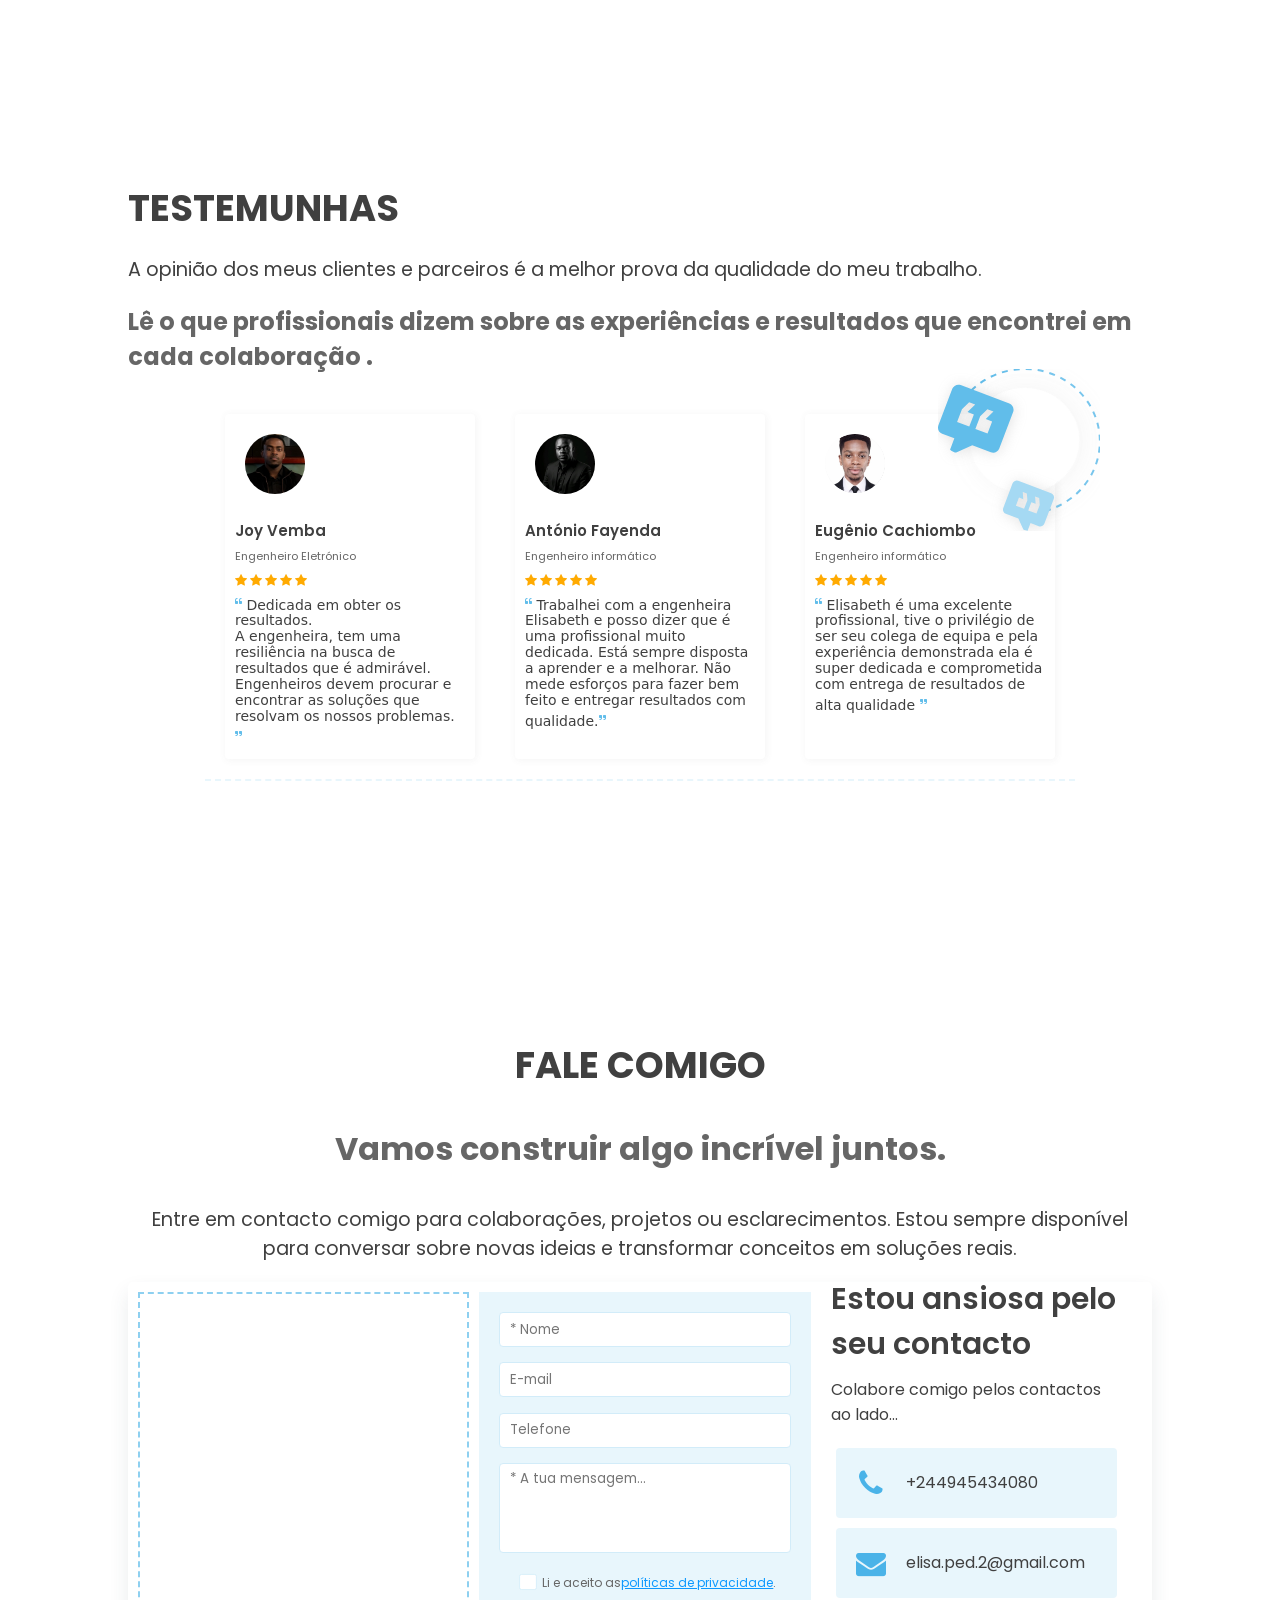
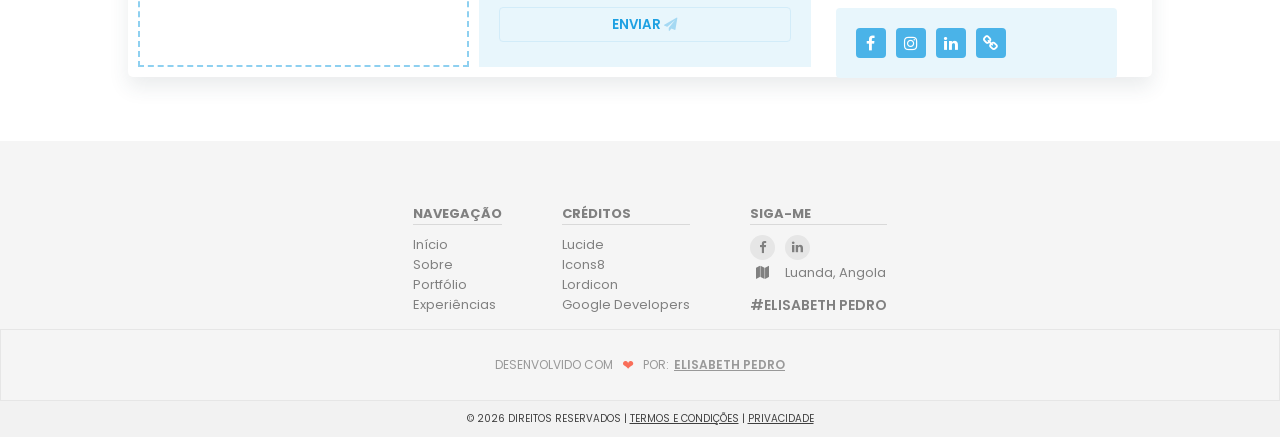
==== commit 26fd31a2: "atualizar o index.html" ====
--- a/index.html
+++ b/index.html
@@ -753,10 +753,6 @@
                 <small>Soluções de sucesso</small>
             </div>
         </section-->
-
-        <section class="section section-cursos-cts">
-        </section>
-
         <!--div class="div-tittle div-tittle-testemunhas">
             <h1 class="tittle-tittle">O Que Dizem Sobre o Meu Trabalho</h1>
             <h3 class="tittle-subtittle">A confiança dos clientes é o meu melhor resultado.</h3>
--- a/style/index.css
+++ b/style/index.css
@@ -2166,11 +2166,6 @@
     top: -25px;
   }
 }
-/*SECTION-CURSOS CTA*/
-.section-cursos-cts {
-  background-color: var(--mainBlue14);
-  height: 500px;
-}
 /*SECTION ABOUT*/
 .section-about {
   background-color: white;
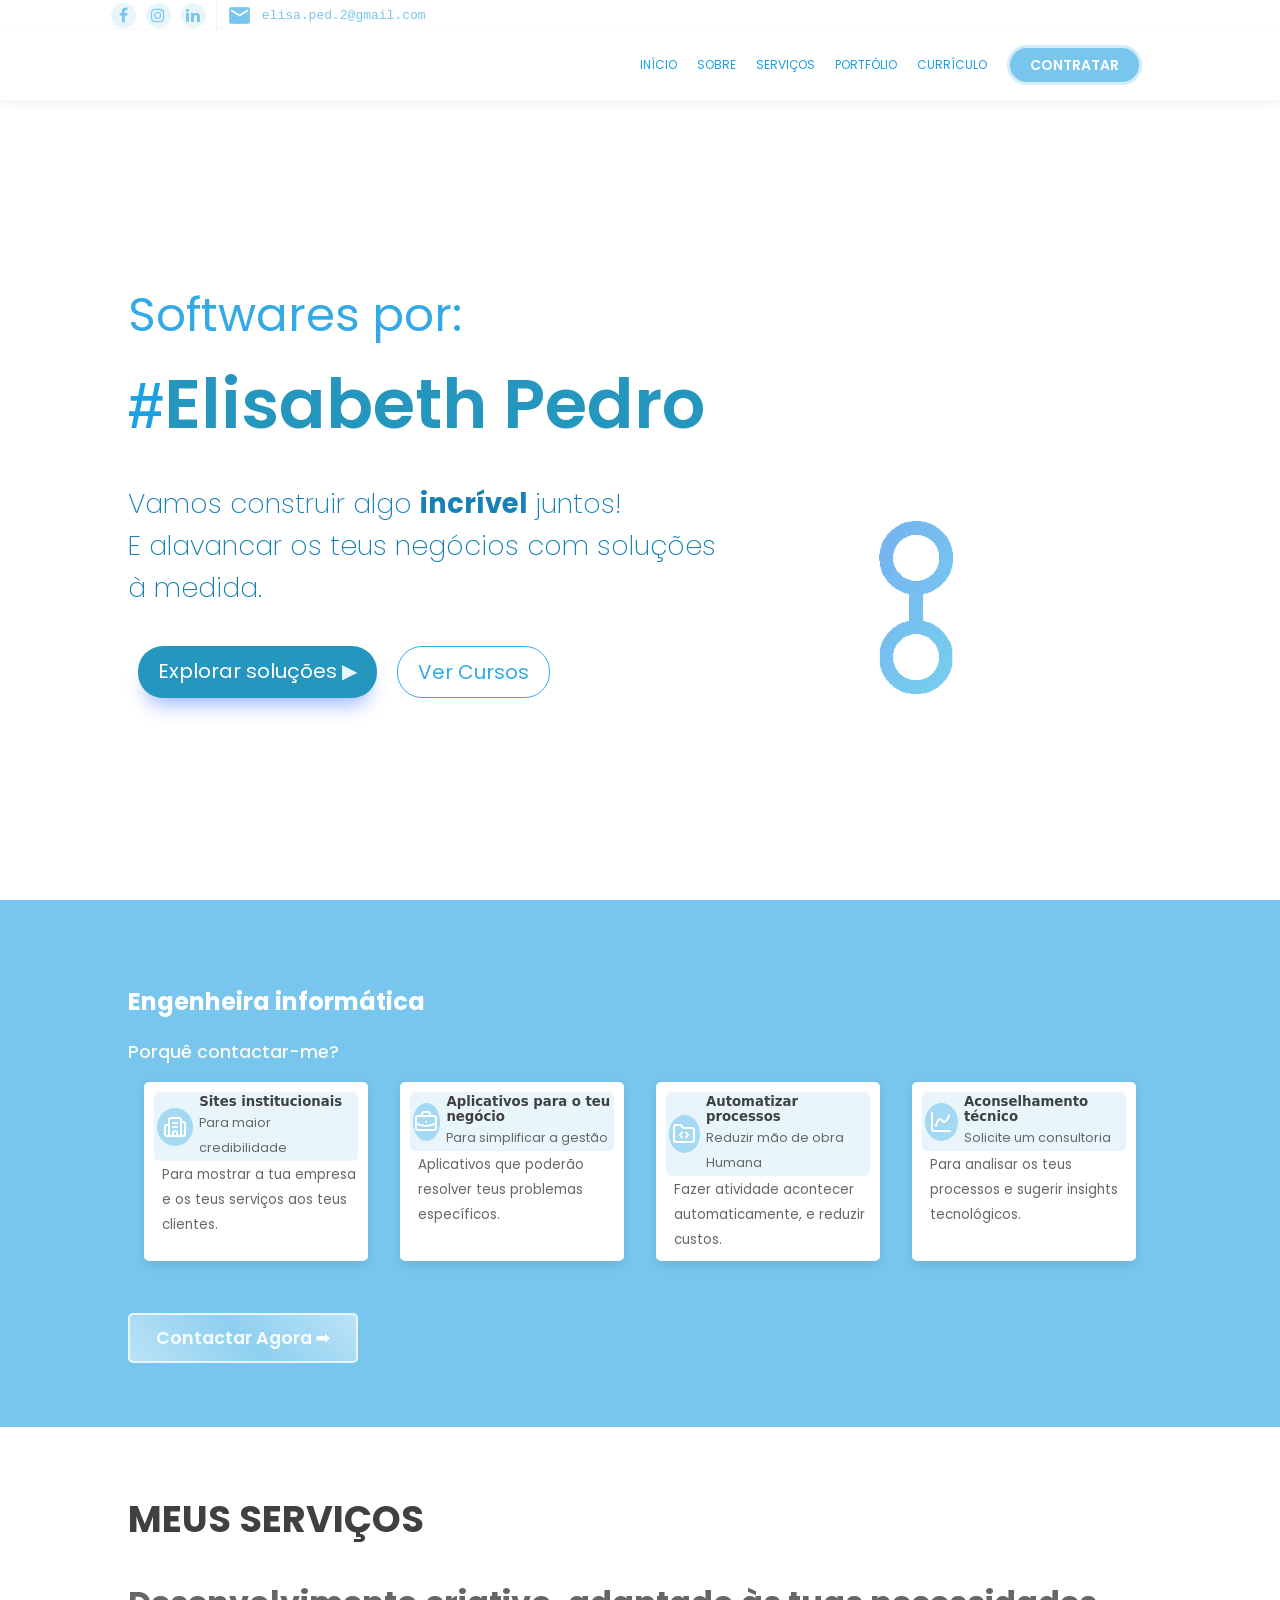
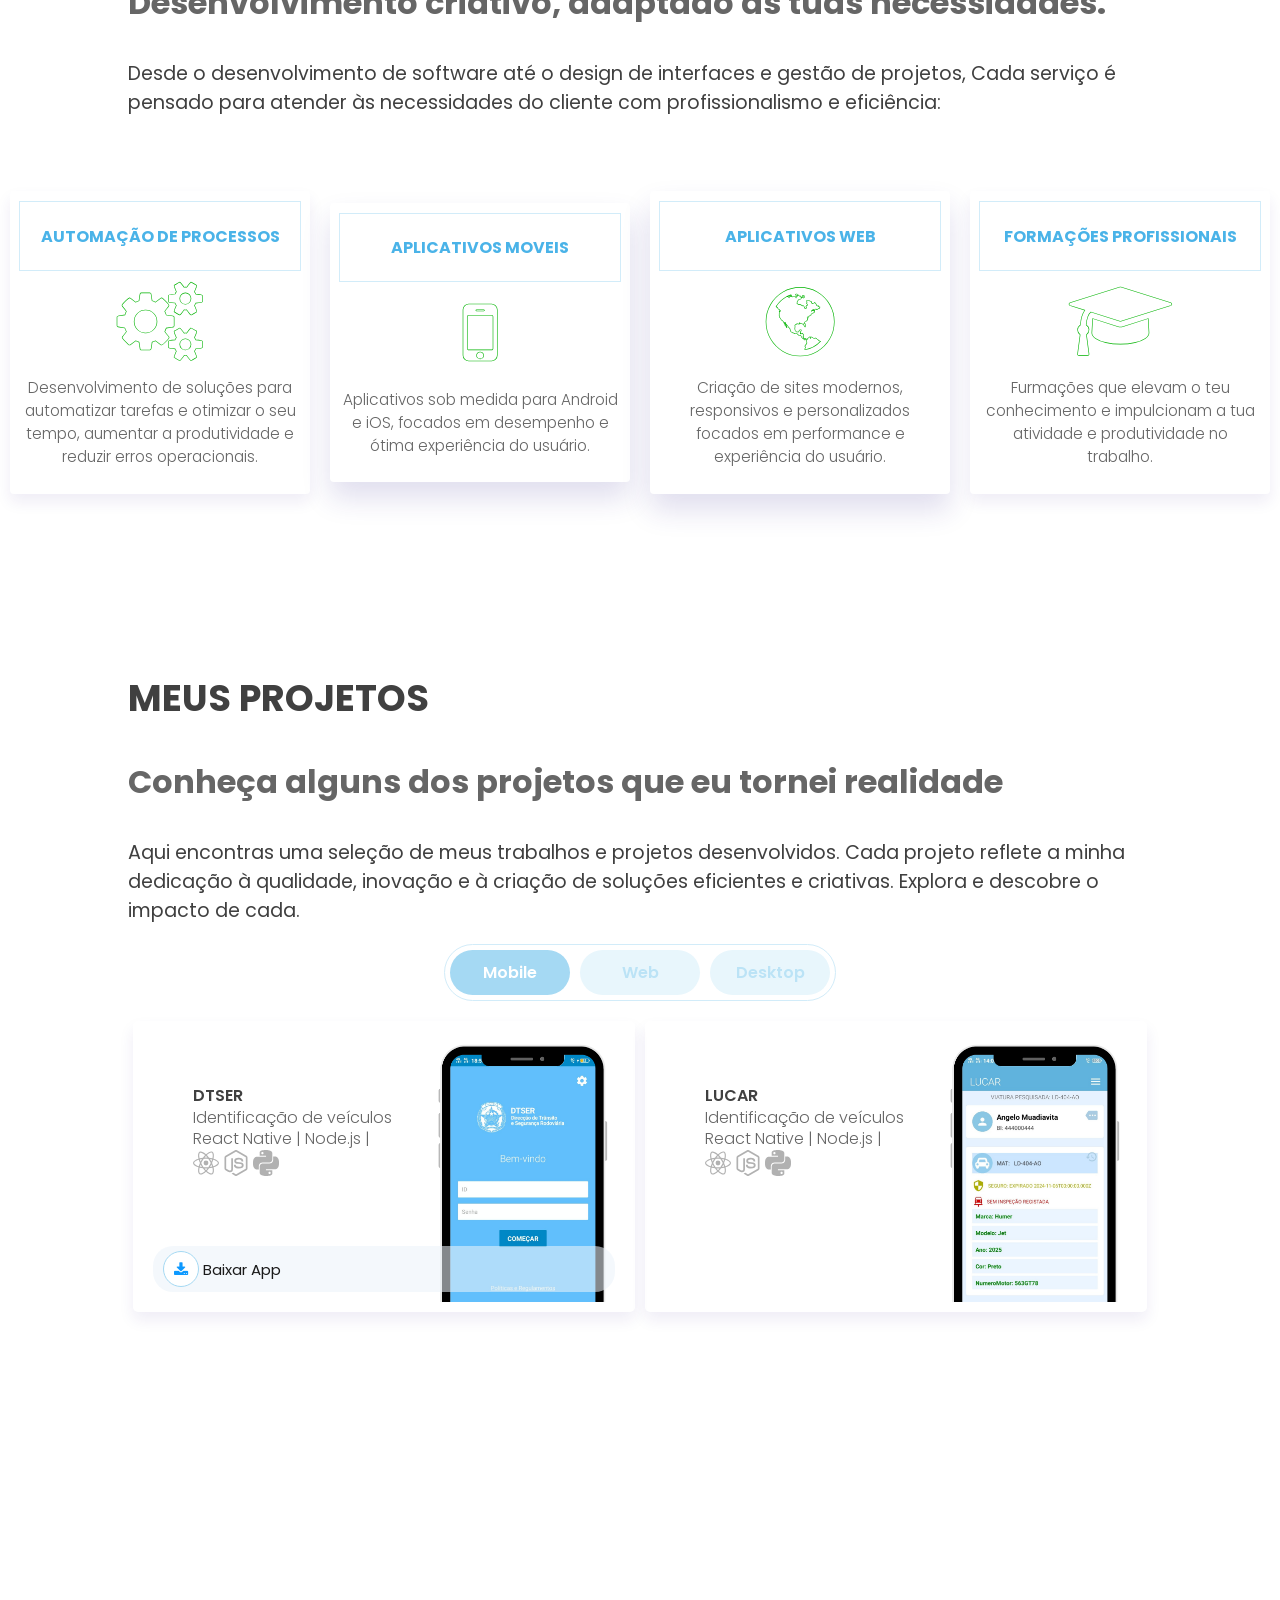
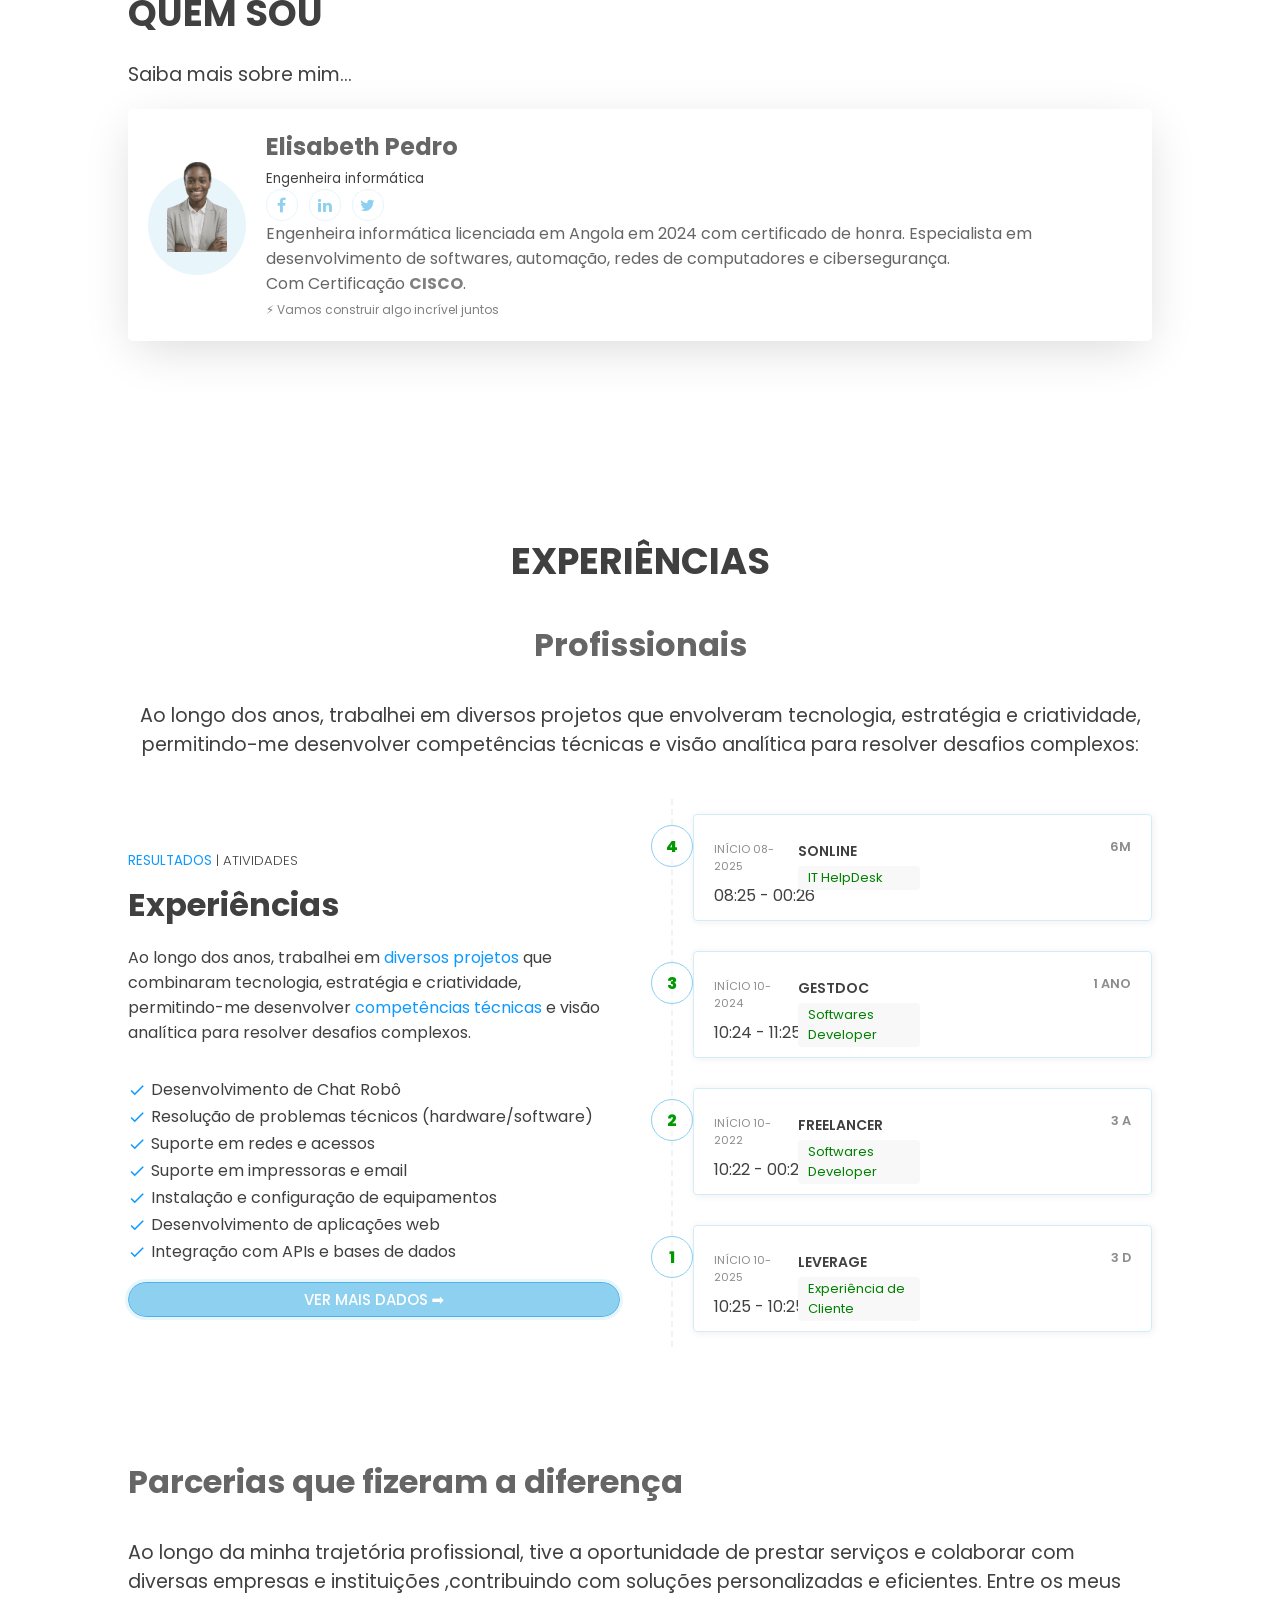
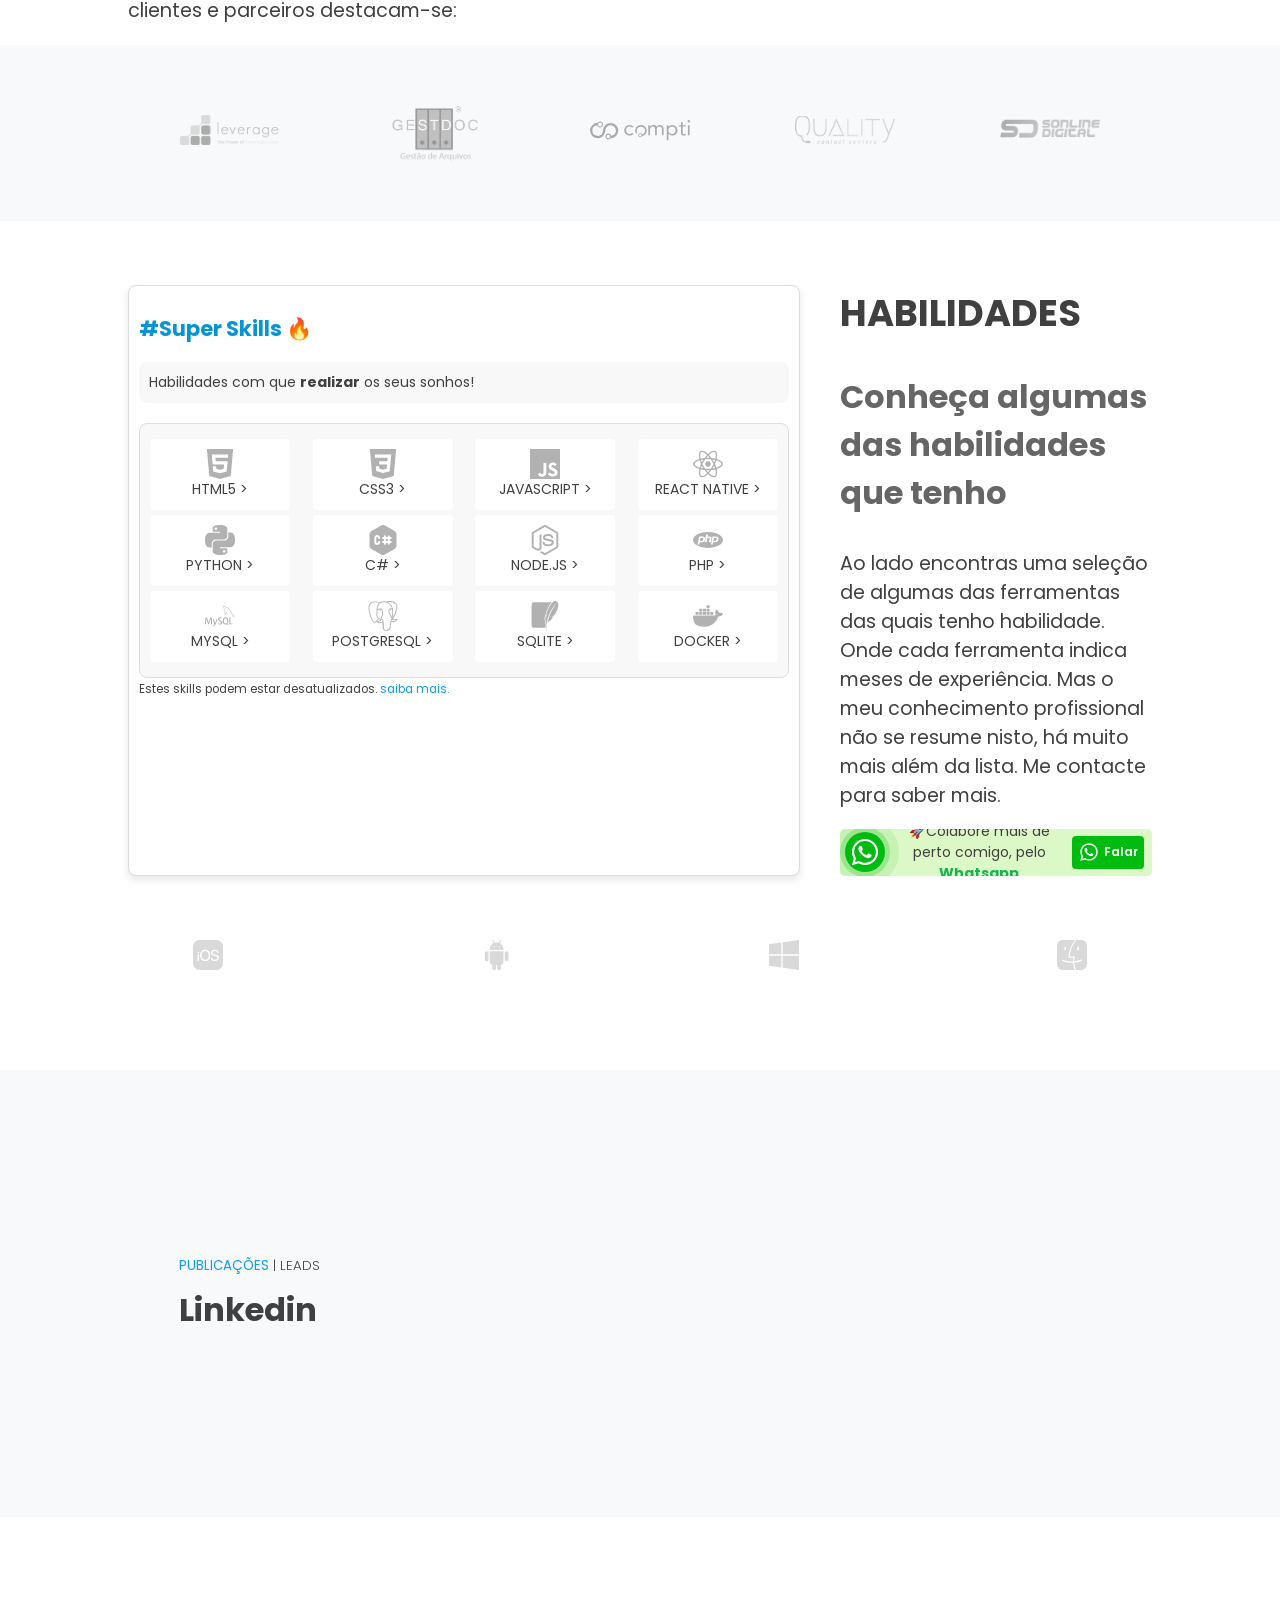
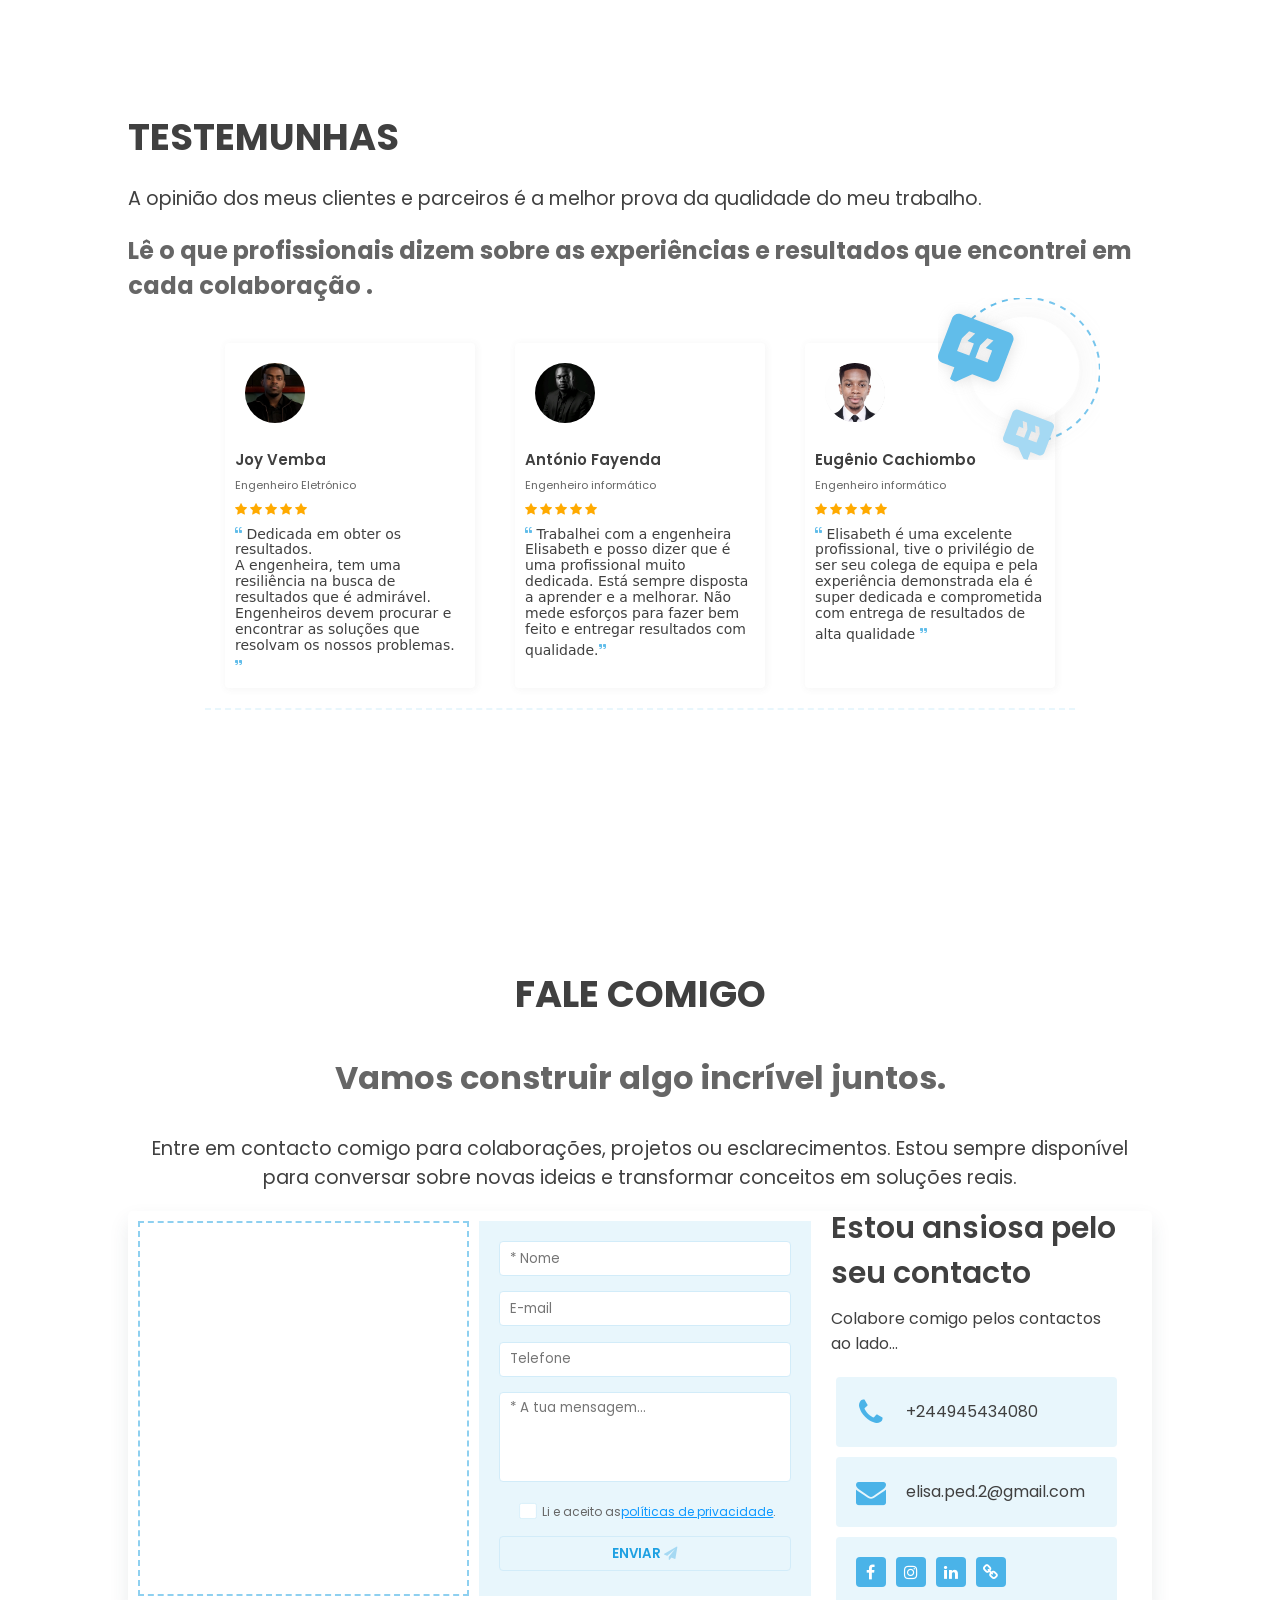
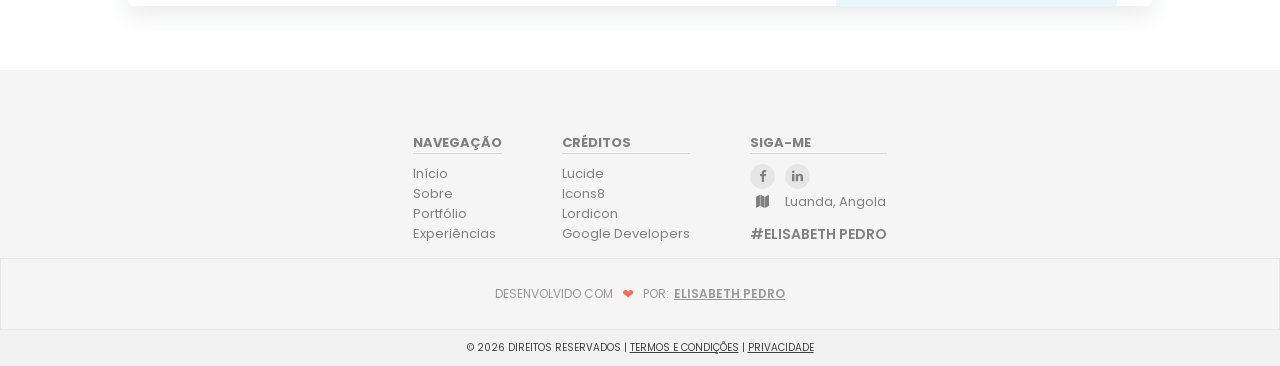
==== commit cb0f1156: "..." ====
--- a/index.html
+++ b/index.html
@@ -353,27 +353,27 @@
                     usuário. <!--Para destacar sua presença online.-->
                 </p>
             </div>
-            <div class="card card-services animado">
+            <!--div class="card card-services animado">
                 <div class="card-services-head">
                     <h4>APLICATIVOS DESKTOP</h4>
                 </div>
                 <i class="fa fa-desktop"></i>
-                <!--svg-- viewBox="0 0 80 80" xmlns="http://www.w3.org/2000/svg"
+                <!-svg-- viewBox="0 0 80 80" xmlns="http://www.w3.org/2000/svg"
                     style="  width: 100px; height: auto;  display: block; fill: #2d5986">
 
                     <path class="cls-1"
                         d="M53.36,69.26l5.92-7.84a6.34,6.34,0,0,0,1.15-5.12L57.58,42.78A10,10,0,0,0,51,35.4l-3.76-1.3c1.34-1.35,2.71-2.7,4.15-4.05a1.44,1.44,0,0,0-.71-2.46c-2.52-.51-5-.93-7.58-1.25a16.63,16.63,0,0,0,.16-2.24v-.72c4.86-1.82,8.14-4.55,8.14-7.42,0-3-3.1-4.55-8.57-5.27A49.44,49.44,0,0,0,40.21,3,4.65,4.65,0,0,0,37.3.34c-2.24-.69-4.78.43-6.51,1.49a1,1,0,0,1-.94,0C28.1.83,25.55-.22,23.3.5a4.93,4.93,0,0,0-2.94,2.77,50.13,50.13,0,0,0-2.55,7.42c-5.46.72-8.56,2.24-8.56,5.27,0,2.87,3.27,5.6,8.14,7.42v.72a16.63,16.63,0,0,0,.15,2.24q-3.79.48-7.58,1.25a1.45,1.45,0,0,0-1.1,1,1.47,1.47,0,0,0,.4,1.45c1.44,1.35,2.81,2.7,4.14,4.05L9.65,35.4a10,10,0,0,0-6.54,7.38L.26,56.3a6.3,6.3,0,0,0,1.15,5.12l5.92,7.84.24,5.33a3.9,3.9,0,0,0,.62,1.92A3.9,3.9,0,0,0,11,83.16H49.72a3.9,3.9,0,0,0,2.77-6.65,3.71,3.71,0,0,0,.62-1.92ZM12.13,16c0-.85,1.71-1.66,4.57-2.18l.39-.07a14.91,14.91,0,0,0-.32,2.11,1.45,1.45,0,0,0,2.89,0A48.61,48.61,0,0,1,23,4.46a1.91,1.91,0,0,1,1.2-1.21c.95-.31,2.49.08,4.22,1.08a3.85,3.85,0,0,0,3.87,0c1.72-1,3.24-1.48,4.18-1.2a1.81,1.81,0,0,1,1.13,1.14A49.35,49.35,0,0,1,41,15.82a1.44,1.44,0,0,0,2.88,0,13.51,13.51,0,0,0-.32-2.11l.4.07c2.86.52,4.57,1.33,4.57,2.18,0,2.37-7.51,6.75-18.22,6.75S12.13,18.33,12.13,16Zm28.28,8.33a15.09,15.09,0,0,1-6.64,12.08l-1.53,1.08a3.47,3.47,0,0,1-3.79,0l-1.54-1.08a15.11,15.11,0,0,1-6.63-12.08,39.17,39.17,0,0,0,10.06,1.3A39.25,39.25,0,0,0,40.41,24.29Zm9.31,56H11a1,1,0,0,1,0-2H49.72a1,1,0,1,1,0,2Zm.51-5.81a.93.93,0,0,1-.93.89H11.39a.94.94,0,0,1-.94-.89l-1-21.74A1,1,0,0,1,9.7,52a1,1,0,0,1,.68-.29H50.3a.94.94,0,0,1,.94,1Zm.07-25.61H10.38a3.81,3.81,0,0,0-3.81,4l.52,11.32L3.7,59.69a3.48,3.48,0,0,1-.62-2.79L5.51,45.38l.42-2a7.15,7.15,0,0,1,4.65-5.25c1.71-.58,3.38-1.16,5-1.74.88.93,1.75,1.86,2.6,2.81a1.43,1.43,0,0,0,1.07.47,1.41,1.41,0,0,0,1-.37,1.44,1.44,0,0,0,.11-2c-2.26-2.51-4.59-4.93-7.08-7.36,1.63-.29,3.27-.54,4.9-.74a18.48,18.48,0,0,0,7.09,9.58l1.54,1.07a6.26,6.26,0,0,0,7.09,0l1.53-1.07a18.45,18.45,0,0,0,7.1-9.58c1.63.2,3.26.45,4.9.74-2.5,2.43-4.83,4.86-7.08,7.36a1.44,1.44,0,0,0,2.14,1.93c.85-.95,1.72-1.88,2.59-2.81l5,1.74a7.16,7.16,0,0,1,4.66,5.25L57.61,56.9A3.49,3.49,0,0,1,57,59.69L53.6,64.17l.52-11.32a3.81,3.81,0,0,0-3.82-4Z" />
                     <path class="cls-1"
                         d="M30.34,60A3.69,3.69,0,1,0,34,63.68,3.68,3.68,0,0,0,30.34,60Zm0,4.48a.8.8,0,1,1,.8-.8A.8.8,0,0,1,30.34,64.48Z"/>
-                </svg-->
+                </svg->
                 <p>Sistemas desktop robustos e seguros, adaptados às necessidades específicas de cada negócio.</p>
-            </div>
+            </div-->
             <div class="card card-services animado">
                 <div class="card-services-head">
                     <h4>FORMAÇÕES PROFISSIONAIS</h4>
                 </div>
-                <i class="fa fa-chalkboard"></i>
-                <p>Furmações que elevam o teu conhecimento e impulcionam a tua atividade laboral.</p>
+                <i class="fa fa-graduation-cap"></i>
+                <p>Furmações que elevam o teu conhecimento e impulcionam a tua atividade e produtividade no trabalho.</p>
             </div>
         </section>
         <section class="section section-portfolio">
